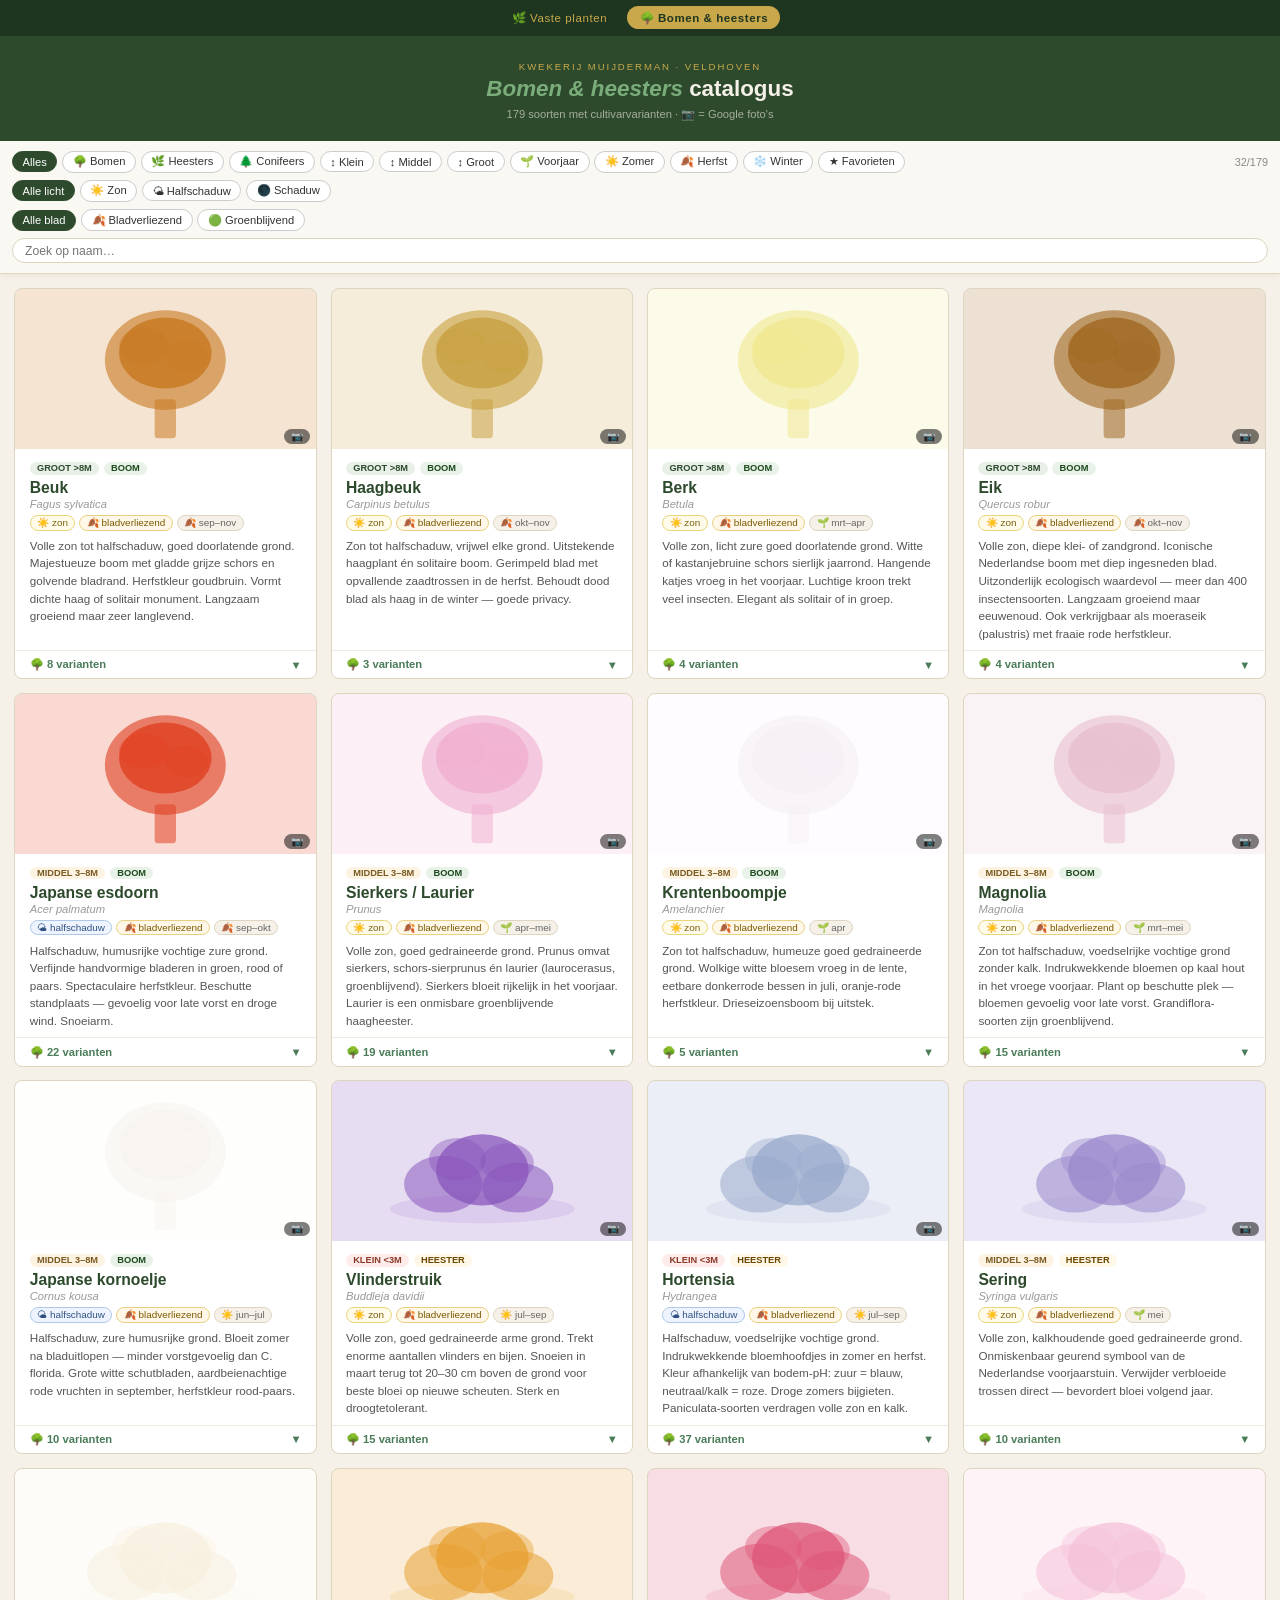
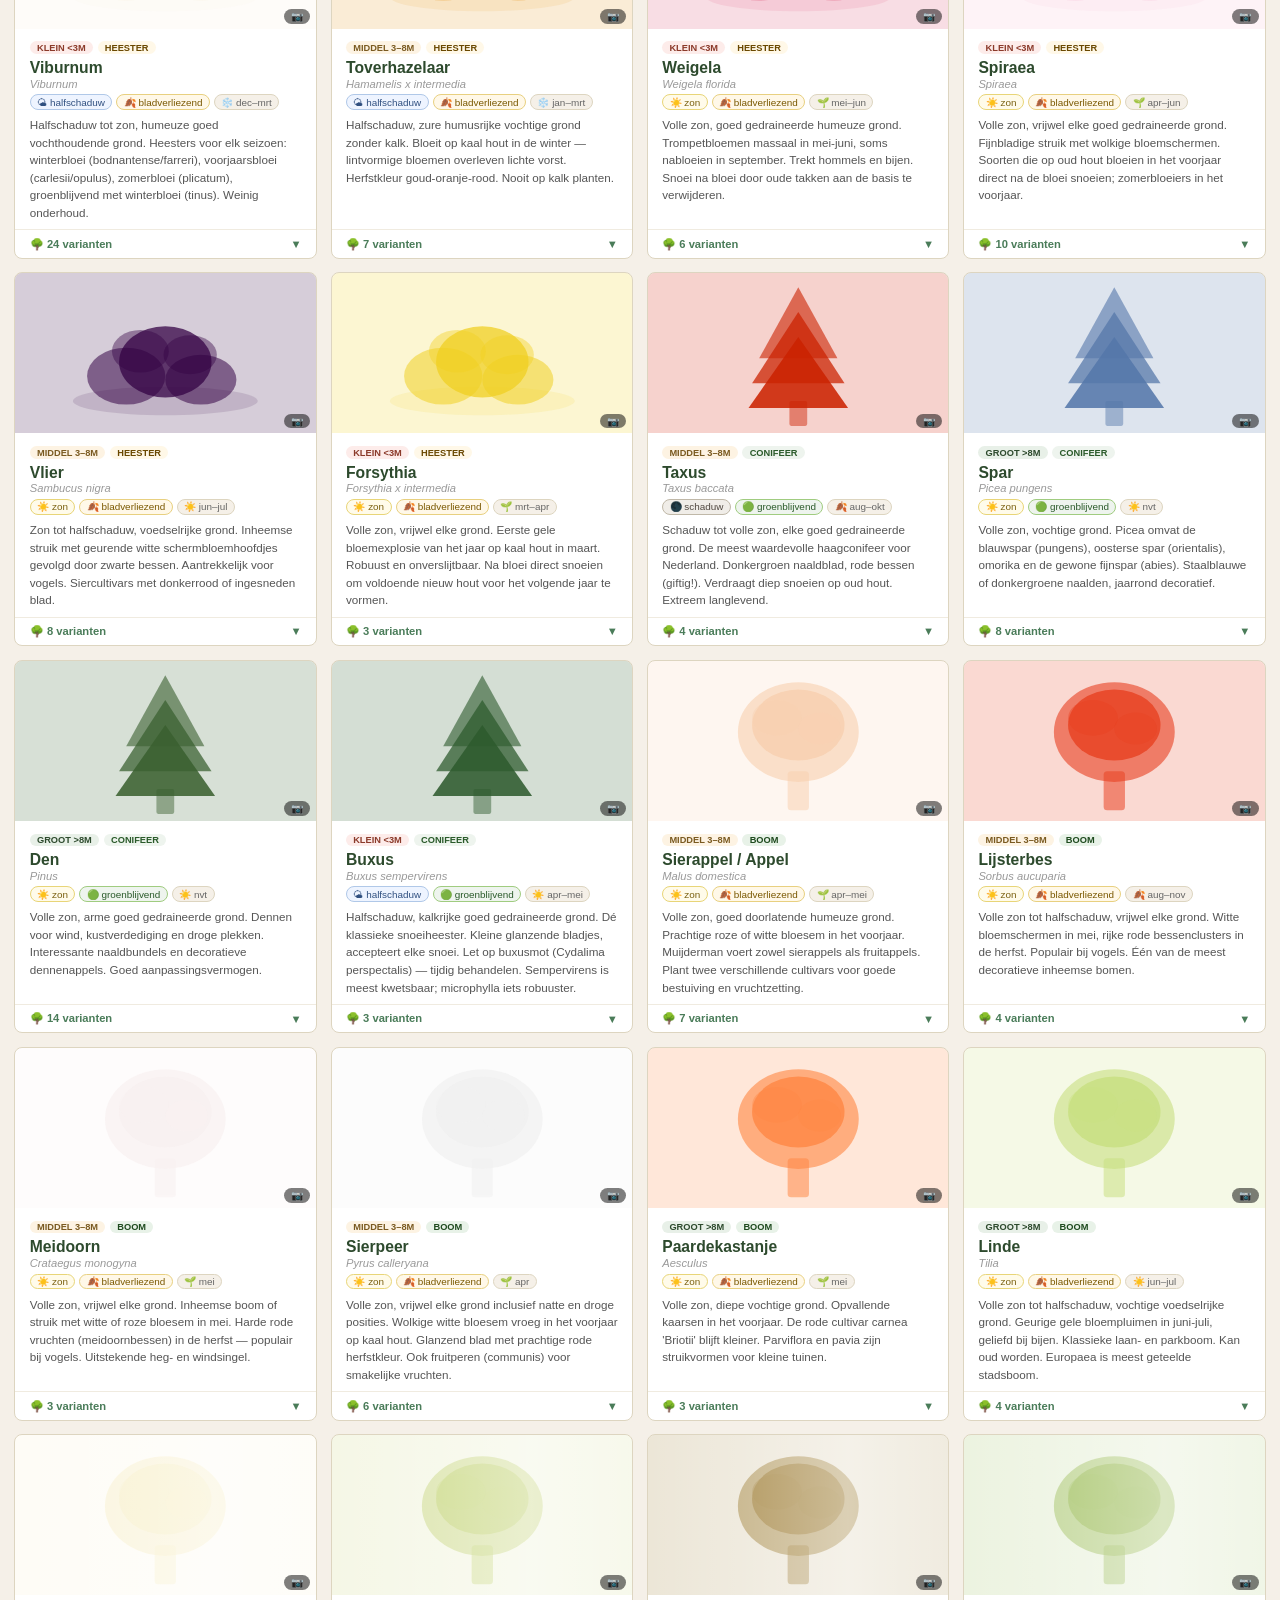
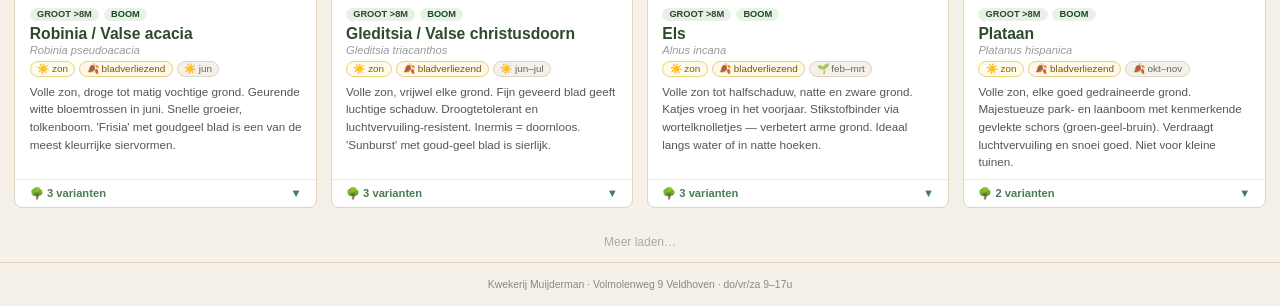
==== bomen-heesters.html @ 18578c26 "Voeg heesters batch BH12 toe: Arbutus · Cistus · Colutea · Distylium · Elsholtzia · Frangula · Myric" ====
<!DOCTYPE html>
<html lang="nl">
<head>
<meta charset="UTF-8">
<meta name="viewport" content="width=device-width, initial-scale=1.0">
<title>Bomen &amp; Heesters – Kwekerij Muijderman</title>
<style>
*, *::before, *::after { box-sizing: border-box; margin: 0; padding: 0; }
body { font-family: sans-serif; background: #f5f0e8; color: #2a2a1e; min-height: 100vh; }

nav { background: #1e3520; display: flex; justify-content: center; gap: 0.5rem; padding: 0.4rem 1rem; }
nav a { color: #c8a84b; font-size: 0.72rem; text-decoration: none; padding: 0.22rem 0.7rem; border-radius: 2rem; border: 1px solid transparent; letter-spacing: 0.05em; }
nav a:hover { border-color: #c8a84b; }
nav a.actief { background: #c8a84b; color: #1e3520; font-weight: bold; }

header { background: #2d4a2d; color: #f5f0e8; padding: 1.25rem 1.5rem; text-align: center; }
header .sub { font-size: 0.6rem; letter-spacing: 0.2em; text-transform: uppercase; color: #c8a84b; margin-bottom: 0.3rem; }
header h1 { font-size: 1.4rem; font-weight: bold; line-height: 1.2; }
header h1 em { color: #7aad7a; font-style: italic; }
header p { font-size: 0.7rem; color: rgba(245,240,232,0.6); margin-top: 0.3rem; }

.toolbar { background: #faf8f3; border-bottom: 1px solid #ddd5c0; padding: 0.6rem 0.75rem; position: sticky; top: 0; z-index: 10; box-shadow: 0 2px 6px rgba(0,0,0,0.05); display: flex; flex-direction: column; gap: 0.45rem; }
.filters { display: flex; flex-wrap: wrap; gap: 0.3rem; align-items: center; }
.filters button { border: 1px solid #ccc; background: white; color: #333; padding: 0.22rem 0.6rem; border-radius: 2rem; font-size: 0.7rem; cursor: pointer; transition: all 0.15s; }
.filters button.active { background: #2d4a2d; border-color: #2d4a2d; color: white; }
.count { margin-left: auto; font-size: 0.68rem; color: #888; white-space: nowrap; }
#search { border: 1px solid #ddd5c0; border-radius: 2rem; padding: 0.28rem 0.75rem; font-size: 0.76rem; outline: none; background: white; width: 100%; }

.grid { padding: 0.9rem; display: grid; grid-template-columns: repeat(auto-fill, minmax(240px, 1fr)); gap: 0.85rem; }

.card { background: white; border-radius: 8px; overflow: hidden; border: 1px solid #ddd5c0; display: flex; flex-direction: column; }
.card-img { position: relative; height: 160px; overflow: hidden; background: #ede9e0; }
.card-img svg { width: 100%; height: 100%; display: block; }
.card-img img { position: absolute; inset: 0; width: 100%; height: 100%; object-fit: cover; display: block; opacity: 0; transition: opacity 0.4s; }
.card-img img.geladen { opacity: 1; }
@keyframes shimmer { from { background-position: -400px 0; } to { background-position: 400px 0; } }
.card-img::after { content: ''; position: absolute; inset: 0; pointer-events: none; background: linear-gradient(90deg, transparent 0%, rgba(255,255,255,0.45) 50%, transparent 100%); background-size: 400px 100%; animation: shimmer 1.4s ease-in-out infinite; }
.card-img.geladen::after { display: none; }
.photo-link { position: absolute; bottom: 5px; right: 6px; background: rgba(0,0,0,0.5); color: white; font-size: 0.62rem; padding: 0.12rem 0.45rem; border-radius: 2rem; text-decoration: none; z-index: 1; }
.card-body { padding: 0.8rem 0.9rem 0; flex: 1; }
.badges { display: flex; gap: 0.3rem; flex-wrap: wrap; margin-bottom: 0.3rem; }
.badge { font-size: 0.58rem; padding: 0.08rem 0.45rem; border-radius: 2rem; text-transform: uppercase; font-weight: 600; }
.badge-klein  { background: #fdecea; color: #8b3a2a; }
.badge-middel { background: #fdf3e3; color: #7a5a20; }
.badge-groot  { background: #e8f0e8; color: #2d4a2d; }
.badge-boom     { background: #e8f2e8; color: #1e4a1e; }
.badge-heester  { background: #fff8e8; color: #6a4800; }
.badge-conifeer { background: #eef4ee; color: #2a5a2a; }
.card-name { font-size: 0.98rem; font-weight: bold; color: #2d4a2d; line-height: 1.2; }
.card-latin { font-style: italic; font-size: 0.7rem; color: #999; margin-bottom: 0.3rem; }
.pills { display: flex; gap: 0.25rem; flex-wrap: wrap; margin-bottom: 0.4rem; }
.pill { font-size: 0.62rem; padding: 0.08rem 0.4rem; border-radius: 2rem; }
.pill-sun        { background: #fffbea; border: 1px solid #e8d578; color: #7a6010; }
.pill-halfschaduw{ background: #eef4ff; border: 1px solid #b0c8e8; color: #305080; }
.pill-schaduw    { background: #f0ede8; border: 1px solid #c0b8a8; color: #504840; }
.pill-bloom      { background: #f5f0e8; border: 1px solid #ddd5c0; color: #666; }
.pill-bladverliezend { background: #fff8e8; border: 1px solid #e8d080; color: #7a5800; }
.pill-groenblijvend  { background: #eef4ee; border: 1px solid #a0cc80; color: #2a5a2a; }
.card-desc { font-size: 0.73rem; color: #555; line-height: 1.5; }
.cultivar-toggle { width: 100%; background: none; border: none; border-top: 1px solid #f0ebe0; margin-top: 0.5rem; padding: 0.45rem 0.9rem; text-align: left; cursor: pointer; font-size: 0.7rem; color: #4a7c59; font-weight: 600; display: flex; justify-content: space-between; align-items: center; }
.cultivars { border-top: 1px solid #f0ebe0; background: #faf8f3; padding: 0.5rem 0.9rem 0.7rem; display: none; }
.cultivars.open { display: block; }
.cultivar { margin-bottom: 0.5rem; padding-bottom: 0.5rem; border-bottom: 1px solid #ede8dc; }
.cultivar:last-child { margin-bottom: 0; padding-bottom: 0; border-bottom: none; }
.cv-header { display: flex; justify-content: space-between; align-items: flex-start; }
.cv-name { font-size: 0.75rem; font-weight: 600; color: #2d4a2d; }
.cv-height { font-size: 0.65rem; color: #888; margin-left: 0.35rem; }
.cv-photo { font-size: 0.65rem; color: #4a7c59; text-decoration: none; white-space: nowrap; margin-left: 0.4rem; }
.cv-color { display: flex; gap: 0.3rem; align-items: center; margin-top: 0.15rem; }
.cv-dot { width: 9px; height: 9px; border-radius: 50%; flex-shrink: 0; border: 1px solid rgba(0,0,0,0.15); }
.cv-kleur { font-size: 0.65rem; color: #777; }
.cv-tip { font-size: 0.68rem; color: #666; margin-top: 0.18rem; line-height: 1.45; }
.cv-fav { background: none; border: none; cursor: pointer; font-size: 0.9rem; color: #ccc; padding: 0 2px; line-height: 1; flex-shrink: 0; transition: color 0.15s; }
.cv-fav.active { color: #f0a500; }
.empty-msg { text-align: center; padding: 3rem 1rem; color: #999; font-size: 0.85rem; }
.loader { height: 40px; display: flex; align-items: center; justify-content: center; font-size: 0.75rem; color: #aaa; }
footer { text-align: center; padding: 1rem; font-size: 0.65rem; color: #888; border-top: 1px solid #ddd5c0; }
</style>
</head>
<body>

<nav>
  <a href="./index.html">🌿 Vaste planten</a>
  <a href="./bomen-heesters.html" class="actief">🌳 Bomen &amp; heesters</a>
</nav>

<header>
  <p class="sub">Kwekerij Muijderman · Veldhoven</p>
  <h1><em>Bomen &amp; heesters</em> catalogus</h1>
  <p id="hdr-count"></p>
</header>

<div class="toolbar">
  <div class="filters" id="filters">
    <button class="active" data-filter="all">Alles</button>
    <button data-filter="boom">🌳 Bomen</button>
    <button data-filter="heester">🌿 Heesters</button>
    <button data-filter="conifeer">🌲 Conifeers</button>
    <button data-filter="klein">↕ Klein</button>
    <button data-filter="middel">↕ Middel</button>
    <button data-filter="groot">↕ Groot</button>
    <button data-filter="voorjaar">🌱 Voorjaar</button>
    <button data-filter="zomer">☀️ Zomer</button>
    <button data-filter="herfst">🍂 Herfst</button>
    <button data-filter="winter">❄️ Winter</button>
    <button data-filter="favorieten">★ Favorieten</button>
    <span class="count" id="count"></span>
  </div>
  <div class="filters" id="filters-licht">
    <button class="active" data-licht="all">Alle licht</button>
    <button data-licht="zon">☀️ Zon</button>
    <button data-licht="halfschaduw">🌤 Halfschaduw</button>
    <button data-licht="schaduw">🌑 Schaduw</button>
  </div>
  <div class="filters" id="filters-blad">
    <button class="active" data-blad="all">Alle blad</button>
    <button data-blad="bladverliezend">🍂 Bladverliezend</button>
    <button data-blad="groenblijvend">🟢 Groenblijvend</button>
  </div>
  <input id="search" type="search" placeholder="Zoek op naam…">
</div>

<div class="grid" id="grid"></div>
<div class="loader" id="loader"></div>
<footer>Kwekerij Muijderman · Volmolenweg 9 Veldhoven · do/vr/za 9–17u</footer>

<script>
// ============================================================
// PLANTENLIJST — bomen, heesters en conifeers
// ============================================================
const PLANTS = [
  { n:"Beuk", l:"Fagus sylvatica", h:"groot", cat:"boom", blad:"bladverliezend", s:"herfst", b:"sep–nov", c:"#c87820", licht:"zon", d:"Volle zon tot halfschaduw, goed doorlatende grond. Majestueuze boom met gladde grijze schors en golvende bladrand. Herfstkleur goudbruin. Vormt dichte haag of solitair monument. Langzaam groeiend maar zeer langlevend.", cv:[{name:"sylvatica",kleur:"goudbruin herfstblad",hoogte:"25m",tip:"De klassieke bosboom, prachtig als solitair"},{name:"'Atropunicea'",kleur:"donkerrood blad",hoogte:"20m",tip:"Rode beuk — indrukwekkend jaarrond"},{name:"'Dawyck'",kleur:"goudbruin herfst",hoogte:"20m",tip:"Zuilvormig — ideaal voor smalle percelen"},{name:"'Dawyck Gold'",kleur:"goudgeel blad",hoogte:"20m",tip:"Gouden zuilvorm — sierlijk in alle seizoenen"},{name:"'Dawyck Purple'",kleur:"donkerpaars blad",hoogte:"20m",tip:"Paarse zuilvorm — combineer met lichtbladige soorten"},{name:"'Pendula'",kleur:"goudbruin herfst",hoogte:"15m",tip:"Treurbeuk — indrukwekkend solitair specimen"},{name:"'Purpurea Pendula'",kleur:"donkerpaars treurend",hoogte:"10m",tip:"Paarse treurbeuk — dramatisch als solitair"},{name:"'Asplenifolia'",kleur:"goudbruin herfst",hoogte:"20m",tip:"Fijnbladig — luchtige transparante kroon"}]},
  { n:"Haagbeuk", l:"Carpinus betulus", h:"groot", cat:"boom", blad:"bladverliezend", s:"herfst", b:"okt–nov", c:"#c8a040", licht:"zon", d:"Zon tot halfschaduw, vrijwel elke grond. Uitstekende haagplant én solitaire boom. Gerimpeld blad met opvallende zaadtrossen in de herfst. Behoudt dood blad als haag in de winter — goede privacy.", cv:[{name:"betulus",kleur:"geelgroen herfst",hoogte:"20m",tip:"Standaard haagbeuk — vrijwel overal"},{name:"'Fastigiata'",kleur:"geelgroen herfst",hoogte:"15m",tip:"Zuilvormig, populair als laanboom"},{name:"'Lucas'",kleur:"geelgroen herfst",hoogte:"12m",tip:"Compact zuilvormig, iets smaller dan 'Fastigiata'"}]},
  { n:"Berk", l:"Betula", h:"groot", cat:"boom", blad:"bladverliezend", s:"voorjaar", b:"mrt–apr", c:"#f0e890", licht:"zon", d:"Volle zon, licht zure goed doorlatende grond. Witte of kastanjebruine schors sierlijk jaarrond. Hangende katjes vroeg in het voorjaar. Luchtige kroon trekt veel insecten. Elegant als solitair of in groep.", cv:[{name:"pendula",kleur:"geel herfst",hoogte:"20m",tip:"Gewone witte berk — snelgroeiend, luchtig"},{name:"utilis 'Doorenbos'",kleur:"geel herfst",hoogte:"15m",tip:"Spierwit schors, beste sierberk"},{name:"utilis jacquemontii",kleur:"geel herfst",hoogte:"15m",tip:"Krijtwittere schors dan 'Doorenbos', elegante uitstraling"},{name:"nigra",kleur:"geelbruin herfst",hoogte:"18m",tip:"Roestbruine schors — voor natte plekken"}]},
  { n:"Eik", l:"Quercus robur", h:"groot", cat:"boom", blad:"bladverliezend", s:"herfst", b:"okt–nov", c:"#a06820", licht:"zon", d:"Volle zon, diepe klei- of zandgrond. Iconische Nederlandse boom met diep ingesneden blad. Uitzonderlijk ecologisch waardevol — meer dan 400 insectensoorten. Langzaam groeiend maar eeuwenoud. Ook verkrijgbaar als moeraseik (palustris) met fraaie rode herfstkleur.", cv:[{name:"robur",kleur:"bruingoud herfst",hoogte:"30m",tip:"Solitaire plaatsboom — voor grote tuinen"},{name:"robur 'Fastigiata'",kleur:"bruingoud herfst",hoogte:"20m",tip:"Zuilvormig — geschikt voor kleinere tuinen"},{name:"palustris 'Green Dwarf'",kleur:"felrood herfst",hoogte:"4m",tip:"Moeraseik compact — fraaie rode herfstkleur"},{name:"dentata 'C.F. Miller'",kleur:"bruingoud herfst",hoogte:"3m",tip:"Japanse keizerseik met groot gelapperd blad"}]},
  { n:"Japanse esdoorn", l:"Acer palmatum", h:"middel", cat:"boom", blad:"bladverliezend", s:"herfst", b:"sep–okt", c:"#e04020", licht:"halfschaduw", d:"Halfschaduw, humusrijke vochtige zure grond. Verfijnde handvormige bladeren in groen, rood of paars. Spectaculaire herfstkleur. Beschutte standplaats — gevoelig voor late vorst en droge wind. Snoeiarm.", cv:[{name:"'Bloodgood'",kleur:"dieppaars blad",hoogte:"5m",tip:"Meest betrouwbare rode cultivar"},{name:"'Atropurpureum'",kleur:"donkerrood blad",hoogte:"5m",tip:"Klassiek donkerrood, betrouwbaar"},{name:"'Sango-kaku'",kleur:"geel herfst + rode twijgen",hoogte:"6m",tip:"Koraalrode jonge twijgen — sierlijk in winter"},{name:"'Dissectum'",kleur:"heldergroen",hoogte:"2m",tip:"Verenkeld groen, fonteinvormige groeiwijze"},{name:"'Dissectum Atropurpureum'",kleur:"donkerrood",hoogte:"2m",tip:"Verenkeld rood, hangende takken"},{name:"'Garnet'",kleur:"donkerrood verenkeld",hoogte:"2m",tip:"Dieper rood dan 'Dissectum Atropurpureum'"},{name:"'Osakazuki'",kleur:"groen → feloranje-rood herfst",hoogte:"5m",tip:"Beste herfstkleur van alle palmatum-cultivars"},{name:"'Orange Dream'",kleur:"oranje-geel jonge blaadjes",hoogte:"3m",tip:"Vroege blaadjes oranjegeel, later groen"},{name:"'Katsura'",kleur:"oranje-geel jonge blaadjes",hoogte:"4m",tip:"Geurige jonge blaadjes, fraaie herfstkleur"},{name:"'Butterfly'",kleur:"groen-wit-roze gevlekt",hoogte:"3m",tip:"Bontbladig — luchtige uitstraling"},{name:"'Shishigashira'",kleur:"donkergroen krullend",hoogte:"3m",tip:"Krullend blad, compacte oprechte groei"},{name:"'Seiryu'",kleur:"groen → geel-oranje herfst",hoogte:"4m",tip:"Oprecht verenkeld — zeldzame groeivorm"},{name:"'Shaina'",kleur:"donkerrood compact",hoogte:"2m",tip:"Compact donkerrood — ideaal voor kleine tuin"},{name:"'Little Princess'",kleur:"groen-rood",hoogte:"1.5m",tip:"Dwergvorm, langzame groei"},{name:"'Arakawa'",kleur:"groen",hoogte:"5m",tip:"Ruwe kurkerige schors — sierwaarde in winter"},{name:"'Bi Hoo'",kleur:"geel-groen",hoogte:"3m",tip:"Heldergele scheuten, rustige groei"},{name:"'Skeeter's Broom'",kleur:"donkerrood compact",hoogte:"3m",tip:"Compacte oprechte rode cultivar"},{name:"'Peve Ollie'",kleur:"donkerrood",hoogte:"2m",tip:"Compact brandend rood, goede herfstkleur"},{name:"'Peve Chameleon'",kleur:"groen-rood kleurend",hoogte:"3m",tip:"Veranderlijk blad — groen in zomer, rood in herfst"},{name:"'Dixie Delight'",kleur:"groen-wit bont",hoogte:"2.5m",tip:"Crème-groen bontblad, beschutte plek"},{name:"'Shirazz'",kleur:"groen met roze vlekken",hoogte:"3m",tip:"Roze-groen bontblad, uniek en opvallend"},{name:"'Starfish'",kleur:"groen",hoogte:"3m",tip:"Stervormig diep ingesneden blad"}]},
  { n:"Sierkers / Laurier", l:"Prunus", h:"middel", cat:"boom", blad:"bladverliezend", s:"voorjaar", b:"apr–mei", c:"#f0b0d0", licht:"zon", d:"Volle zon, goed gedraineerde grond. Prunus omvat sierkers, schors-sierprunus én laurier (laurocerasus, groenblijvend). Sierkers bloeit rijkelijk in het voorjaar. Laurier is een onmisbare groenblijvende haagheester.", cv:[{name:"serr. 'Kanzan'",kleur:"dieproze gevuld",hoogte:"8m",tip:"Klassieke Japanse sierkers, meest geteeld"},{name:"serr. 'Amanogawa'",kleur:"lichtroze",hoogte:"8m",tip:"Smalzuilvormig — ideaal voor beperkte breedte"},{name:"serr. 'Kiku-shidare-zakura'",kleur:"dieproze gevuld treurend",hoogte:"4m",tip:"Treurkers, hangende takken vol bloesem"},{name:"serr. 'Royal Burgundy'",kleur:"dieproze + paars blad",hoogte:"7m",tip:"Bordeauxrood blad — extra sierwaarde"},{name:"serrula",kleur:"wit + rode schors",hoogte:"10m",tip:"Glanzend mahonieschors — sierwaarde jaarrond"},{name:"subhirtella 'Autumnalis'",kleur:"lichtroze",hoogte:"8m",tip:"Bloeit herfst en winter bij zachte perioden"},{name:"subhirtella 'Autumnalis Rosea'",kleur:"roze",hoogte:"8m",tip:"Dieper roze dan de soort, zelfde winterbloei"},{name:"'Accolade'",kleur:"zachtroze",hoogte:"8m",tip:"Half gevulde bloem, robuust en weinig kanker"},{name:"cerasifera 'Nigra'",kleur:"lichtroze + zwart blad",hoogte:"8m",tip:"Zwart-paars blad jaarrond — opvallend contrast"},{name:"incisa 'Kojou-no-mai'",kleur:"wit-roze",hoogte:"2m",tip:"Dwergkers, sierlijk ook in vaasvorm"},{name:"amygd.-pers. 'Spring Glow'",kleur:"roze",hoogte:"5m",tip:"Amandelkers-hybride, grote roze bloemen"},{name:"laur. 'Caucasica'",kleur:"wit",hoogte:"5m",tip:"Meest gebruikte haaglourier, snelle groei",},{name:"laur. 'Otto Luyken'",kleur:"wit",hoogte:"1.2m",tip:"Laagblijvend en bloeirijk, ideaal als grondbedekker"},{name:"laur. 'Novita'",kleur:"wit",hoogte:"4m",tip:"Sterk, glansbladig — betere buxusvervanger"},{name:"laur. 'Gajo'",kleur:"wit",hoogte:"4m",tip:"Compacte opgerichte groei, dichte haag"},{name:"laur. 'Mount Vernon'",kleur:"wit",hoogte:"0.8m",tip:"Laagste laurier, vlak uitgespreid"},{name:"lusitanica 'Angustifolia'",kleur:"wit",hoogte:"6m",tip:"Portugese laurier, smaller blad dan laur."},{name:"lusitanica 'Brenelia'",kleur:"wit",hoogte:"5m",tip:"Compacte Portugese laurier met glanzend blad"},{name:"rufa",kleur:"wit",hoogte:"4m",tip:"Roestkleurige jonge bladeren, sierlijk"}]},
  { n:"Krentenboompje", l:"Amelanchier", h:"middel", cat:"boom", blad:"bladverliezend", s:"voorjaar", b:"apr", c:"#f5f0f5", licht:"zon", d:"Zon tot halfschaduw, humeuze goed gedraineerde grond. Wolkige witte bloesem vroeg in de lente, eetbare donkerrode bessen in juli, oranje-rode herfstkleur. Drieseizoensboom bij uitstek.", cv:[{name:"lamarckii",kleur:"wit bloesem",hoogte:"8m",tip:"Meest geteelde, grote bloemtrossen"},{name:"arborea 'Robin Hill'",kleur:"roze knoppen → wit",hoogte:"7m",tip:"Roze knoppen openen tot wit — extra sierwaarde"},{name:"canadensis",kleur:"wit",hoogte:"6m",tip:"Compacter, ook als meerstammige struik"},{name:"alnifolia 'Obelisk'",kleur:"wit",hoogte:"4m",tip:"Opgerichte smalzuilvorm — ideaal voor smalle stroken"},{name:"canadensis 'October Flame'",kleur:"wit + vuurrode herfst",hoogte:"5m",tip:"Spectaculaire rode herfstkleur"}]},
  { n:"Magnolia", l:"Magnolia", h:"middel", cat:"boom", blad:"bladverliezend", s:"voorjaar", b:"mrt–mei", c:"#e8c0d0", licht:"zon", d:"Zon tot halfschaduw, voedselrijke vochtige grond zonder kalk. Indrukwekkende bloemen op kaal hout in het vroege voorjaar. Plant op beschutte plek — bloemen gevoelig voor late vorst. Grandiflora-soorten zijn groenblijvend.", cv:[{name:"stellata",kleur:"wit",hoogte:"3m",tip:"Stervormige bloemen, vroegst en kleinst"},{name:"stellata 'Royal Star'",kleur:"wit",hoogte:"3m",tip:"Meer bloemblaadjes dan de soort, rijkere bloei"},{name:"x soulangeana",kleur:"roze-wit",hoogte:"6m",tip:"Kelkvormige bloemen, meest robuust"},{name:"'Susan'",kleur:"roodpaars",hoogte:"4m",tip:"Laat bloeiend — minder kans op vorstschade"},{name:"'Black Tulip'",kleur:"donkerpaars-rood",hoogte:"5m",tip:"Donkerste kleur, grote tulpvormige bloemen"},{name:"'Yellow Bird'",kleur:"helder geel",hoogte:"8m",tip:"Frisse gele bloemen, bloeit na bladuitlopen"},{name:"loebneri 'Merrill'",kleur:"wit",hoogte:"8m",tip:"Witte stervormige bloemen, snelle groeier"},{name:"kobus",kleur:"wit",hoogte:"10m",tip:"Japanse magnolia, sterk en bestendig"},{name:"sieboldii",kleur:"wit + rode meeldraden",hoogte:"5m",tip:"Bloeit in juni — zomermagnolia"},{name:"'Aphrodite'",kleur:"roze",hoogte:"5m",tip:"Compacte habitus, rijk bloeiend"},{name:"'Heaven Sent'",kleur:"roze-wit",hoogte:"4m",tip:"Grote bloemen, lang bloeiend"},{name:"'March-Till-Frost'",kleur:"roze",hoogte:"4m",tip:"Herhaalbloei van voorjaar tot herfst"},{name:"grandiflora 'Little Gem'",kleur:"wit",hoogte:"6m",tip:"Groenblijvende magnolia, compacte zuilvorm"},{name:"grandiflora 'Kay Parris'",kleur:"wit",hoogte:"8m",tip:"Groenblijvend, bloeit al jong en lang"},{name:"grandiflora 'Goliath'",kleur:"wit groot",hoogte:"10m",tip:"Groenblijvend, enorme witte bloemen"}]},
  { n:"Japanse kornoelje", l:"Cornus kousa", h:"middel", cat:"boom", blad:"bladverliezend", s:"zomer", b:"jun–jul", c:"#f8f5f0", licht:"halfschaduw", d:"Halfschaduw, zure humusrijke grond. Bloeit zomer na bladuitlopen — minder vorstgevoelig dan C. florida. Grote witte schutbladen, aardbeienachtige rode vruchten in september, herfstkleur rood-paars.", cv:[{name:"kousa",kleur:"wit",hoogte:"7m",tip:"Betrouwbaarst, ook op zwaardere grond"},{name:"chinensis",kleur:"wit",hoogte:"8m",tip:"Grotere bloemen dan de soort"},{name:"'China Girl'",kleur:"zuiverwit",hoogte:"6m",tip:"Extra grote schutbladen, rijke bloei"},{name:"'Satomi'",kleur:"rozerood",hoogte:"5m",tip:"Roze schutbladen, spectaculair"},{name:"'Heart Throb'",kleur:"roze",hoogte:"5m",tip:"Rijke roze bloei, ook als kleinere boom"},{name:"'Milky Way'",kleur:"wit",hoogte:"6m",tip:"Bijzonder rijkbloeiend"},{name:"'Teutonia'",kleur:"wit",hoogte:"7m",tip:"Betrouwbaar bloeiend, ook op minder zure grond"},{name:"'Schmetterling'",kleur:"wit",hoogte:"6m",tip:"Vlindervormige schutbladen"},{name:"'Galilean'",kleur:"wit",hoogte:"5m",tip:"Compact en vroeg bloeiend"},{name:"'Robert's Select'",kleur:"wit",hoogte:"6m",tip:"Grote witte schutbladen, sterke groei"}]},
  { n:"Vlinderstruik", l:"Buddleja davidii", h:"klein", cat:"heester", blad:"bladverliezend", s:"zomer", b:"jul–sep", c:"#8855bb", licht:"zon", d:"Volle zon, goed gedraineerde arme grond. Trekt enorme aantallen vlinders en bijen. Snoeien in maart terug tot 20–30 cm boven de grond voor beste bloei op nieuwe scheuten. Sterk en droogtetolerant.", cv:[{name:"'Black Knight'",kleur:"donkerpaars",hoogte:"2.5m",tip:"Diepste kleur, sterk geurend"},{name:"'Blue Heaven'",kleur:"lichtblauw-paars",hoogte:"2m",tip:"Frisse hemelblauwe trossen, compact"},{name:"'Empire Blue'",kleur:"blauw-paars",hoogte:"2.5m",tip:"Rijkbloeiend met blauwe tint"},{name:"'Ile de France'",kleur:"violet",hoogte:"2.5m",tip:"Lange violette trossen, klassiek"},{name:"'Nanho Blue'",kleur:"lichtpaars",hoogte:"1.5m",tip:"Compactste davidii-cultivar"},{name:"'Nanho Purple'",kleur:"paars",hoogte:"1.5m",tip:"Compact en paars, kleine tuin"},{name:"'Pink Delight'",kleur:"roze",hoogte:"2m",tip:"Lange bloemtrossen, lichtroze"},{name:"'Pink Micro Chip'",kleur:"roze",hoogte:"0.8m",tip:"Miniatuur vlinderstruik voor pot of border"},{name:"'Royal Red'",kleur:"rood-paars",hoogte:"2.5m",tip:"Roodste kleur bij davidii-soorten"},{name:"'Silver Anniversary'",kleur:"wit + zilver blad",hoogte:"1.5m",tip:"Witbonte bladeren, wit bloemtros"},{name:"'White Profusion'",kleur:"wit",hoogte:"2m",tip:"Helderwit, trekt ook dagpauwoog"},{name:"'White Chip'",kleur:"wit",hoogte:"0.8m",tip:"Miniatuur witte vlinderstruik"},{name:"'Border Beauty'",kleur:"roze-paars",hoogte:"1.5m",tip:"Compact, lang bloeiend"},{name:"alternifolia",kleur:"lila",hoogte:"4m",tip:"Andere bloeivorm: trossen langs de twijg ipv top"},{name:"alternifolia 'Unique'",kleur:"lila",hoogte:"4m",tip:"Zilveren blad, trossen langs stam — bijzonder"}]},
  { n:"Hortensia", l:"Hydrangea", h:"klein", cat:"heester", blad:"bladverliezend", s:"zomer", b:"jul–sep", c:"#99aacc", licht:"halfschaduw", d:"Halfschaduw, voedselrijke vochtige grond. Indrukwekkende bloemhoofdjes in zomer en herfst. Kleur afhankelijk van bodem-pH: zuur = blauw, neutraal/kalk = roze. Droge zomers bijgieten. Paniculata-soorten verdragen volle zon en kalk.", cv:[{name:"arb. 'Annabelle'",kleur:"wit",hoogte:"1.5m",tip:"Enorme bollen, ook in schaduw"},{name:"arb. 'Strong Annabelle'",kleur:"wit",hoogte:"1.2m",tip:"Stevigere stelen dan 'Annabelle' — bloemen rechter"},{name:"arb. 'Pink Annabelle'",kleur:"lichtroze",hoogte:"1.2m",tip:"Roze variant van 'Annabelle'"},{name:"arb. 'Ruby Annabelle'",kleur:"donkerrood",hoogte:"1.2m",tip:"Diep rode bloemen, stevige stelen"},{name:"macr. 'Blaumeise'",kleur:"blauw of roze",hoogte:"1.5m",tip:"Klassiek wit met blauwe tint op zure grond"},{name:"macr. 'Bouquet Rose'",kleur:"roze of lila",hoogte:"1.5m",tip:"Klassieke veelgebakken cultivar"},{name:"macr. 'Hamburg'",kleur:"roze of blauw",hoogte:"2m",tip:"Grote blauwroze bloemen, stevig"},{name:"macr. 'Libelle'",kleur:"wit",hoogte:"1.2m",tip:"Lacecap wit, sierlijk en transparant"},{name:"macr. 'Mme E. Mouillere'",kleur:"wit",hoogte:"1.5m",tip:"Klassieke witte boerenhortensia"},{name:"macr. 'Nikko Blue'",kleur:"blauw",hoogte:"1.5m",tip:"Rijkblauw op zure grond"},{name:"macr. 'Ayesha'",kleur:"lila-roze",hoogte:"1.5m",tip:"Komvormige bloemblaadjes — uniek"},{name:"macr. 'Leuchtfeuer'",kleur:"rood",hoogte:"1.2m",tip:"Felrood op neutrale grond"},{name:"macr. 'Merveille Sanguine'",kleur:"donkerrood",hoogte:"1m",tip:"Diepste rood bij macrophylla"},{name:"macr. 'Little Blue'",kleur:"blauw",hoogte:"0.6m",tip:"Compact dwerghortensia"},{name:"macr. 'Little Pink'",kleur:"roze",hoogte:"0.6m",tip:"Compact dwerghortensia roze"},{name:"macr. 'Tovelit'",kleur:"roze of blauw",hoogte:"1m",tip:"Compact en trouw bloeiend"},{name:"Endless Summer blauw",kleur:"blauw of roze",hoogte:"1.2m",tip:"Bloeit op oud én nieuw hout — meest betrouwbaar"},{name:"Endless Summer wit",kleur:"wit",hoogte:"1.2m",tip:"Witte rebloomer — bloeit de hele zomer"},{name:"Forever & Ever 'Blue'",kleur:"blauw of roze",hoogte:"0.8m",tip:"Compact rebloomer"},{name:"Forever & Ever 'Red'",kleur:"rood",hoogte:"0.8m",tip:"Compact rood rebloomer"},{name:"Magical Ruby Tuesday",kleur:"rood",hoogte:"1m",tip:"Felrood lacecap, compact"},{name:"pan. 'Bobo'",kleur:"wit → roze",hoogte:"0.8m",tip:"Kleinste pluimhortensia, ideaal voor pot"},{name:"pan. 'Limelight'",kleur:"limoengroen → wit → roze",hoogte:"2m",tip:"Kalkbestendig, beste pluimhortensia"},{name:"pan. 'Little Lime'",kleur:"limoengroen → wit",hoogte:"1m",tip:"Compact 'Limelight'"},{name:"pan. 'Grandiflora'",kleur:"wit → roze",hoogte:"3m",tip:"Klassieke pluimhortensia, grote trossen"},{name:"pan. 'Pinky Winky'",kleur:"wit → roze tweekleurig",hoogte:"2m",tip:"Tweekleurig tros — wit boven, roze onder"},{name:"pan. 'Phantom'",kleur:"wit → roze",hoogte:"2.5m",tip:"Grootste trossen bij paniculata"},{name:"pan. 'Kyushu'",kleur:"wit",hoogte:"2m",tip:"Lacecap pluim, luchtige transparante bloei"},{name:"pan. 'Vanille Fraise'",kleur:"wit → aardbeirood",hoogte:"1.5m",tip:"Opvallende kleurovergang wit naar rood"},{name:"pan. 'Wim's Red'",kleur:"wit → diep rood",hoogte:"1.5m",tip:"Diepste rood bij paniculata"},{name:"pan. 'Diamant Rouge'",kleur:"wit → rood",hoogte:"1.5m",tip:"Vroeg rood verkleurend"},{name:"querc. quercifolia",kleur:"wit",hoogte:"2m",tip:"Eikenbladvorm, schors en herfstkleur sieren winter"},{name:"querc. 'Snowflake'",kleur:"wit gevuld",hoogte:"2m",tip:"Gevulde bloemen, lange bloeiseizoen"},{name:"querc. 'Harmony'",kleur:"wit",hoogte:"2m",tip:"Extra grote trossen, spectaculair"},{name:"querc. 'Ruby Slippers'",kleur:"wit → roze-rood",hoogte:"1.2m",tip:"Compact, prachtige herfstkleur"},{name:"serrata 'Bluebird'",kleur:"lichtblauw of roze",hoogte:"1.2m",tip:"Fijnbladig lacecap, elegant"},{name:"serrata 'Preziosa'",kleur:"roze → paars-rood",hoogte:"1.2m",tip:"Verandert van roze naar bordeaux"}]},
  { n:"Sering", l:"Syringa vulgaris", h:"middel", cat:"heester", blad:"bladverliezend", s:"voorjaar", b:"mei", c:"#9988cc", licht:"zon", d:"Volle zon, kalkhoudende goed gedraineerde grond. Onmiskenbaar geurend symbool van de Nederlandse voorjaarstuin. Verwijder verbloeide trossen direct — bevordert bloei volgend jaar.", cv:[{name:"vulg. 'Madame Lemoine'",kleur:"wit gevuld",hoogte:"4m",tip:"Klassieke dubbele witte sering"},{name:"vulg. 'Charles Joly'",kleur:"donkerpaars gevuld",hoogte:"4m",tip:"Rijkst geurende donkere cultivar"},{name:"vulg. 'Michel Buchner'",kleur:"lila gevuld",hoogte:"3.5m",tip:"Compact, lang bloeiend"},{name:"vulg. 'Katherine Havemeyer'",kleur:"lila gevuld",hoogte:"4m",tip:"Grote trossen, sterk geurend"},{name:"vulg. 'Sensation'",kleur:"paars witte rand",hoogte:"4m",tip:"Unieke tweekleurige bloemblaadjes"},{name:"vulg. 'And. an Ludwig Sp.'",kleur:"lila enkelvoudig",hoogte:"4m",tip:"Vroeg bloeiend, sterke groeier"},{name:"meyeri 'Palibin'",kleur:"lila",hoogte:"1.5m",tip:"Dwergvorm — geschikt voor kleine tuin"},{name:"microphylla 'Superba'",kleur:"roze",hoogte:"2m",tip:"Fijnbladig, bloeit ook na en vóór de gewone sering"},{name:"josikaea",kleur:"lila",hoogte:"3m",tip:"Hongaarse sering — later bloeiend dan vulgaris"},{name:"pekinensis 'China Snow'",kleur:"wit",hoogte:"5m",tip:"Witte trossen, mooi als kleine boom"}]},
  { n:"Viburnum", l:"Viburnum", h:"klein", cat:"heester", blad:"bladverliezend", s:"winter", b:"dec–mrt", c:"#f8f0e0", licht:"halfschaduw", d:"Halfschaduw tot zon, humeuze goed vochthoudende grond. Heesters voor elk seizoen: winterbloei (bodnantense/farreri), voorjaarsbloei (carlesii/opulus), zomerbloei (plicatum), groenblijvend met winterbloei (tinus). Weinig onderhoud.", cv:[{name:"bodn. 'Dawn'",kleur:"roze-wit geurend",hoogte:"3m",tip:"Bloeit nov–feb op kaal hout — ongekend"},{name:"bodn. 'Charles Lamont'",kleur:"dieper roze",hoogte:"3m",tip:"Iets donkerder dan 'Dawn', zelfde winterbloei"},{name:"farreri",kleur:"wit-roze geurend",hoogte:"3m",tip:"Geurende winterbloei, bladverliezend"},{name:"farreri 'Candidissimum'",kleur:"wit",hoogte:"3m",tip:"Witte vorm van farreri"},{name:"farreri 'December Dwarf'",kleur:"roze",hoogte:"1.5m",tip:"Compact dwergvorm, vroeg bloeiend"},{name:"carlesii",kleur:"wit-roze geurend",hoogte:"1.5m",tip:"Meest geurende viburnum"},{name:"carlesii 'Aurora'",kleur:"roze knoppen → wit",hoogte:"1.5m",tip:"Rode knoppen openen roze, sterk geurend"},{name:"carlcephalum",kleur:"wit-roze",hoogte:"2.5m",tip:"Grote bolronde trossen, sterk geurend"},{name:"burkwoodii",kleur:"wit geurend",hoogte:"2.5m",tip:"Semi-groenblijvend, voorjaarsbloeier"},{name:"opulus 'Roseum'",kleur:"wit bolvormig",hoogte:"4m",tip:"Sneeuwbal — klassieke voorjaarsbloei"},{name:"opulus 'Compactum'",kleur:"wit + rode bessen",hoogte:"1.5m",tip:"Compact met mooie rode bessen in herfst"},{name:"plicatum 'Mariesii'",kleur:"wit",hoogte:"3m",tip:"Horizontale takarchitectuur, spectaculair"},{name:"plicatum 'Cascade'",kleur:"wit",hoogte:"3m",tip:"Waterval van witte bloemen langs overhangende takken"},{name:"plicatum 'Watanabe'",kleur:"wit",hoogte:"2m",tip:"Herhaalbloei — bloeit de hele zomer"},{name:"plicatum 'Kilimandjaro'",kleur:"wit",hoogte:"3m",tip:"Opgerichte groei, witte bloemen"},{name:"sargentii 'Onondaga'",kleur:"wit + roodpaars blad",hoogte:"3m",tip:"Donkerpaars blad met witte bloemen — sterk contrast"},{name:"tinus 'Eve Price'",kleur:"rozerood knoppen → wit",hoogte:"2.5m",tip:"Wintergroen, bloeit winter–voorjaar"},{name:"tinus 'Gwenllian'",kleur:"roze knoppen → wit",hoogte:"2m",tip:"Compact, rijkbloeiend, meer roze dan 'Eve Price'"},{name:"tinus 'Spirit'",kleur:"wit",hoogte:"2m",tip:"Opgericht groeiend, compact"},{name:"davidii",kleur:"wit + blauwe bessen",hoogte:"1.2m",tip:"Groenblijvend laag, decoratieve blauwe bessen"},{name:"rhytidophyllum",kleur:"wit",hoogte:"4m",tip:"Groenblijvend met gerimpeld blad, robuust"},{name:"dentatum 'Blue Muffin'",kleur:"wit + blauwe bessen",hoogte:"1.5m",tip:"Compact met mooie blauwe bessen"},{name:"'Eskimo'",kleur:"wit",hoogte:"1.5m",tip:"Semi-groenblijvend, compacte bolvorm"},{name:"'Pragense'",kleur:"wit",hoogte:"3m",tip:"Groenblijvend, bloeit vroeg"}]},
  { n:"Toverhazelaar", l:"Hamamelis x intermedia", h:"middel", cat:"heester", blad:"bladverliezend", s:"winter", b:"jan–mrt", c:"#e8a030", licht:"halfschaduw", d:"Halfschaduw, zure humusrijke vochtige grond zonder kalk. Bloeit op kaal hout in de winter — lintvormige bloemen overleven lichte vorst. Herfstkleur goud-oranje-rood. Nooit op kalk planten.", cv:[{name:"'Jelena'",kleur:"oranje-koperbruin",hoogte:"4m",tip:"Breedste kleurenpalet, ook prachtige herfst"},{name:"'Pallida'",kleur:"zwavelgeel geurend",hoogte:"4m",tip:"Sterkst geurend, meest populair"},{name:"'Diane'",kleur:"diepkoper-rood",hoogte:"3.5m",tip:"Rode tinten, ook mooie herfstkleur"},{name:"'Arnold Promise'",kleur:"goud-geel",hoogte:"4m",tip:"Rijkst bloeiend geel, betrouwbare cultivar"},{name:"'Aphrodite'",kleur:"oranje-geel",hoogte:"4m",tip:"Grote bloemen, fraaie herfstkleur"},{name:"'Feuerzauber'",kleur:"oranje-rood",hoogte:"4m",tip:"Vuurkleur, vurige herfstkleur"},{name:"'Westerstede'",kleur:"lichtgeel",hoogte:"4m",tip:"Iets lichter dan 'Pallida', ruime bloei"}]},
  { n:"Weigela", l:"Weigela florida", h:"klein", cat:"heester", blad:"bladverliezend", s:"voorjaar", b:"mei–jun", c:"#dd5577", licht:"zon", d:"Volle zon, goed gedraineerde humeuze grond. Trompetbloemen massaal in mei-juni, soms nabloeien in september. Trekt hommels en bijen. Snoei na bloei door oude takken aan de basis te verwijderen.", cv:[{name:"'Bristol Ruby'",kleur:"robijnrood",hoogte:"2m",tip:"Meest geteelde, robuust en betrouwbaar"},{name:"'Briant Rubidor'",kleur:"rood + geel blad",hoogte:"1.5m",tip:"Geel blad — sterk contrast"},{name:"florida 'Nana Purpurea'",kleur:"roze-rood + paars blad",hoogte:"1.2m",tip:"Compact paarsblad met roze bloem"},{name:"florida 'Variegata'",kleur:"roze + bont blad",hoogte:"1.5m",tip:"Groen-wit-creme bontblad, pastelroze bloem"},{name:"middendorffiana",kleur:"geel",hoogte:"1.5m",tip:"Zeldzame gele weigela — aandachtstrekker"},{name:"'Rosea'",kleur:"roze",hoogte:"2m",tip:"Klassiek roze, overvloedige bloei"}]},
  { n:"Spiraea", l:"Spiraea", h:"klein", cat:"heester", blad:"bladverliezend", s:"voorjaar", b:"apr–jun", c:"#f5c0d8", licht:"zon", d:"Volle zon, vrijwel elke goed gedraineerde grond. Fijnbladige struik met wolkige bloemschermen. Soorten die op oud hout bloeien in het voorjaar direct na de bloei snoeien; zomerbloeiers in het voorjaar.", cv:[{name:"nipponica 'Snowmound'",kleur:"wit",hoogte:"1.5m",tip:"Massale witte bloei in mei, fonteinsgewijs"},{name:"cinerea 'Grefsheim'",kleur:"wit",hoogte:"2m",tip:"Fonteinsgewijs, vroegste witte spiraea"},{name:"arguta",kleur:"wit",hoogte:"2m",tip:"Bruidssluier — overhangende witte bloemtakken"},{name:"x vanhouttei",kleur:"wit",hoogte:"2m",tip:"Klassieke bruidsspiraea, overhangende takken"},{name:"japonica 'Little Princess'",kleur:"roze",hoogte:"0.8m",tip:"Compactste rozerode — ideaal voor rand"},{name:"japonica 'Goldflame'",kleur:"roze + goudgeel blad",hoogte:"1m",tip:"Jonge blaadjes vuurrood — opvallend"},{name:"japonica 'Golden Princess'",kleur:"roze + goudgeel blad",hoogte:"0.8m",tip:"Compact goudblad met roze bloem"},{name:"japonica 'Albiflora'",kleur:"wit",hoogte:"0.8m",tip:"Witte Japanse spiraea, compact"},{name:"betulifolia 'Thor'",kleur:"wit + oranje herfstblad",hoogte:"0.8m",tip:"Bijzondere herfstkleur oranje-rood"},{name:"bumalda 'Anthony Waterer'",kleur:"karmijnrood",hoogte:"1m",tip:"Klassieke rode spiraea, lange bloeiseizoen"}]},
  { n:"Vlier", l:"Sambucus nigra", h:"middel", cat:"heester", blad:"bladverliezend", s:"zomer", b:"jun–jul", c:"#330044", licht:"zon", d:"Zon tot halfschaduw, voedselrijke grond. Inheemse struik met geurende witte schermbloemhoofdjes gevolgd door zwarte bessen. Aantrekkelijk voor vogels. Siercultivars met donkerrood of ingesneden blad.", cv:[{name:"nigra",kleur:"wit",hoogte:"6m",tip:"Wilde vorm — snelst, meeste bessen voor vogels"},{name:"'Black Beauty'",kleur:"zwart-rood blad + roze bloemen",hoogte:"3m",tip:"Diepste blad met roze bloemen — sterk contrast"},{name:"'Black Lace'",kleur:"zwart ingesneden blad + roze",hoogte:"3m",tip:"Kantachtig effect door diep ingesneden blad"},{name:"'Black Tower'",kleur:"donkerrood blad + roze",hoogte:"3m",tip:"Smalzuilvormig — ideaal voor smalle stroken"},{name:"'Golden Tower'",kleur:"goudgeel blad + wit",hoogte:"3m",tip:"Gele zuilvorm van vlier"},{name:"nigra 'Haschberg'",kleur:"wit + zwarte bessen",hoogte:"4m",tip:"Bessenrijk, ook geschikt als vruchtboom"},{name:"racemosa",kleur:"geel-wit",hoogte:"4m",tip:"Rode bessen — hoger ornamenteel effect"},{name:"racemosa 'Sutherland Gold'",kleur:"geel-wit + goudgeel blad",hoogte:"3m",tip:"Goudgeel blad, eetbare rode bessen"}]},
  { n:"Forsythia", l:"Forsythia x intermedia", h:"klein", cat:"heester", blad:"bladverliezend", s:"voorjaar", b:"mrt–apr", c:"#f0d020", licht:"zon", d:"Volle zon, vrijwel elke grond. Eerste gele bloemexplosie van het jaar op kaal hout in maart. Robuust en onverslijtbaar. Na bloei direct snoeien om voldoende nieuw hout voor het volgende jaar te vormen.", cv:[{name:"'Lynwood Variety'",kleur:"goud-geel",hoogte:"2.5m",tip:"Rijkst bloeiend, goed vertakkend"},{name:"'Week-End'",kleur:"diepgeel",hoogte:"1.5m",tip:"Compact, geschikt voor kleine tuin"},{name:"interm. 'Spectabilis'",kleur:"diepgeel",hoogte:"2.5m",tip:"Klassieke grote forsythia, uitbundig bloeiend"}]},
  { n:"Taxus", l:"Taxus baccata", h:"middel", cat:"conifeer", blad:"groenblijvend", s:"herfst", b:"aug–okt", c:"#cc2200", licht:"schaduw", d:"Schaduw tot volle zon, elke goed gedraineerde grond. De meest waardevolle haagconifeer voor Nederland. Donkergroen naaldblad, rode bessen (giftig!). Verdraagt diep snoeien op oud hout. Extreem langlevend.", cv:[{name:"baccata",kleur:"rode bessen",hoogte:"15m",tip:"Solitair kan monumentaal worden"},{name:"baccata 'Fastigiata Robusta'",kleur:"donkergroen",hoogte:"8m",tip:"Zuilvorm, populaire haagbasis"},{name:"baccata 'Fastigiata Aurea'",kleur:"goudgeel",hoogte:"6m",tip:"Goudgele zuilvorm — vrolijk accentpunt"},{name:"baccata 'Repandens'",kleur:"donkergroen",hoogte:"0.6m",tip:"Breed kruipend — ideaal als bodembedekker"}]},
  { n:"Spar", l:"Picea pungens", h:"groot", cat:"conifeer", blad:"groenblijvend", s:"zomer", b:"nvt", c:"#5577aa", licht:"zon", d:"Volle zon, vochtige grond. Picea omvat de blauwspar (pungens), oosterse spar (orientalis), omorika en de gewone fijnspar (abies). Staalblauwe of donkergroene naalden, jaarrond decoratief.", cv:[{name:"pungens 'Glauca'",kleur:"staalblauw",hoogte:"15m",tip:"Blauwspar — sterkste sierwaarde"},{name:"pungens 'Hoopsii'",kleur:"zilverblauw",hoogte:"12m",tip:"Zilverachtig blauw, statig en compact"},{name:"pungens 'Glauca Globosa'",kleur:"staalblauw",hoogte:"1.5m",tip:"Bolvormige blauwspar — ideaal in kleine tuin"},{name:"glauca 'Conica'",kleur:"heldergroen",hoogte:"2m",tip:"Kegelvorm, ideaal voor kleine tuin"},{name:"glauca 'Echiniformis'",kleur:"blauwgroen",hoogte:"0.5m",tip:"Langzaam groeiende bolspar, rotstuin"},{name:"orientalis 'Aureospicata'",kleur:"goudgeel jonge scheuten",hoogte:"10m",tip:"Gele scheuten in voorjaar — bijzonder"},{name:"omorika",kleur:"donkergroen + zilverachtig",hoogte:"20m",tip:"Servische spar — slanke zuilvorm, beste spar voor kleine ruimte"},{name:"abies 'Little Gem'",kleur:"helder groen",hoogte:"0.5m",tip:"Miniatuur fijnspar, bolvorm, rotstuin"}]},
  { n:"Den", l:"Pinus", h:"groot", cat:"conifeer", blad:"groenblijvend", s:"zomer", b:"nvt", c:"#3a6030", licht:"zon", d:"Volle zon, arme goed gedraineerde grond. Dennen voor wind, kustverdediging en droge plekken. Interessante naaldbundels en decoratieve dennenappels. Goed aanpassingsvermogen.", cv:[{name:"sylvestris",kleur:"blauwgroen",hoogte:"25m",tip:"Grove den — droge zandgrond, meest inheems"},{name:"nigra nigra",kleur:"donkergroen",hoogte:"20m",tip:"Zwarte den — kustbestendiger dan sylvestris"},{name:"nigra 'Green Tower'",kleur:"donkergroen",hoogte:"6m",tip:"Zuilvormige zwarte den — smal en imposant"},{name:"mugo mughus",kleur:"donkergroen",hoogte:"1m",tip:"Kruipende bergden — ideaal voor lage beplanting"},{name:"mugo 'Mops'",kleur:"donkergroen",hoogte:"1.5m",tip:"Bolvormige bergden — rotstuin"},{name:"mugo 'Carsten'",kleur:"donkergroen → goudgeel winter",hoogte:"0.8m",tip:"Wintergoud — naalden worden geel in de kou"},{name:"mugo 'Ophir'",kleur:"goudgeel",hoogte:"1m",tip:"Gele naalden jaarrond, compact"},{name:"mugo 'Varella'",kleur:"donkergroen",hoogte:"1m",tip:"Breed uitlopend, lage beplanting"},{name:"parviflora 'Tempelhof'",kleur:"blauwgroen",hoogte:"3m",tip:"Japanse witte den, zachte blauwgroene naalden"},{name:"strobus 'Blue Shag'",kleur:"zilverblauw",hoogte:"1m",tip:"Compact blauwgroene naalden, breed bolvormig"},{name:"strobus 'Radiata'",kleur:"lichtgroen",hoogte:"2m",tip:"Dwergvorm zachte naald, sfeervolle textuur"},{name:"pumila 'Glauca'",kleur:"staalblauw",hoogte:"1m",tip:"Dwerg-siberische den, bolvorm"},{name:"densiflora 'Alice Verkade'",kleur:"heldergroen",hoogte:"1.5m",tip:"Japanse rode den, bolvorm"},{name:"thunbergii 'Thunderhead'",kleur:"donkergroen + wit kaarsen",hoogte:"2m",tip:"Witte kaarsen als sierwaarde in het voorjaar"}]},
  { n:"Buxus", l:"Buxus sempervirens", h:"klein", cat:"conifeer", blad:"groenblijvend", s:"zomer", b:"apr–mei", c:"#2d5a2d", licht:"halfschaduw", d:"Halfschaduw, kalkrijke goed gedraineerde grond. Dé klassieke snoeiheester. Kleine glanzende bladjes, accepteert elke snoei. Let op buxusmot (Cydalima perspectalis) — tijdig behandelen. Sempervirens is meest kwetsbaar; microphylla iets robuuster.", cv:[{name:"sempervirens",kleur:"geel bloem (onopvallend)",hoogte:"5m",tip:"Ongesnoeid boom, gesnoeid perfecte bol of haag"},{name:"sempervirens 'Suffruticosa'",kleur:"donkergroen",hoogte:"1m",tip:"Compactste cultivar voor lage randen"},{name:"microphylla 'Faulkner'",kleur:"lichtgroen",hoogte:"1.5m",tip:"Robuuster tegen buxusmot dan sempervirens"}]},
  // BH-1: Populaire sierbomen
  { n:"Sierappel / Appel", l:"Malus domestica", h:"middel", cat:"boom", blad:"bladverliezend", s:"voorjaar", b:"apr–mei", c:"#f8d0b0", licht:"zon", d:"Volle zon, goed doorlatende humeuze grond. Prachtige roze of witte bloesem in het voorjaar. Muijderman voert zowel sierappels als fruitappels. Plant twee verschillende cultivars voor goede bestuiving en vruchtzetting.", cv:[{name:"'Elstar'",kleur:"roze-wit bloesem + geel-rood fruit",hoogte:"4m",tip:"Meest geteelde fruitappel, goed van smaak"},{name:"'Cox Orange Pippin'",kleur:"roze-wit bloesem + oranje fruit",hoogte:"4m",tip:"Klassieke smaakappel, vraagt goede zorg"},{name:"'James Grieve'",kleur:"wit-roze + geel-rood",hoogte:"4m",tip:"Vroeg oogstbare zomerappel"},{name:"'Jonagold'",kleur:"wit-roze + geel-rood",hoogte:"4m",tip:"Triploid — heeft twee bestuivers nodig"},{name:"'Gold Sensation'",kleur:"wit bloesem + goud fruit",hoogte:"4m",tip:"Modern goudgeel vruchtvlees, smaakvol"},{name:"'Notarisappel'",kleur:"wit bloesem + rood fruit",hoogte:"4m",tip:"Traditionele Nederlandse streekappel"},{name:"d. 'Collina'",kleur:"lichtroze bloesem",hoogte:"5m",tip:"Zuilvormige appel — smal en produktief"}]},
  { n:"Lijsterbes", l:"Sorbus aucuparia", h:"middel", cat:"boom", blad:"bladverliezend", s:"herfst", b:"aug–nov", c:"#e84020", licht:"zon", d:"Volle zon tot halfschaduw, vrijwel elke grond. Witte bloemschermen in mei, rijke rode bessenclusters in de herfst. Populair bij vogels. Één van de meest decoratieve inheemse bomen.", cv:[{name:"aucuparia",kleur:"rood bessen",hoogte:"15m",tip:"Wilde vorm — sterk, inheems, vogelvriendelijk"},{name:"'Grananatnaja'",kleur:"oranje-rode bessen",hoogte:"6m",tip:"Grote bessen, compact en sterk"},{name:"cashmiriana",kleur:"witte bessen",hoogte:"6m",tip:"Unieke witte bessen — zeldzaam en elegant"},{name:"arnoldiana 'Dodong'",kleur:"oranje bessen",hoogte:"8m",tip:"Sierlijkste vorm, fraaie herfstkleur"}]},
  { n:"Meidoorn", l:"Crataegus monogyna", h:"middel", cat:"boom", blad:"bladverliezend", s:"voorjaar", b:"mei", c:"#f8f0f0", licht:"zon", d:"Volle zon, vrijwel elke grond. Inheemse boom of struik met witte of roze bloesem in mei. Harde rode vruchten (meidoornbessen) in de herfst — populair bij vogels. Uitstekende heg- en windsingel.", cv:[{name:"monogyna",kleur:"wit",hoogte:"8m",tip:"Inheemse eenstijlige meidoorn — hekvast en vogelrijk"},{name:"laevigata",kleur:"wit",hoogte:"7m",tip:"Tweestijlige meidoorn, meer bessen"},{name:"laev. 'Paul's Scarlet'",kleur:"diepbloeirood gevuld",hoogte:"7m",tip:"Gevuld felrood — spectaculairste meidoorn"}]},
  { n:"Sierpeer", l:"Pyrus calleryana", h:"middel", cat:"boom", blad:"bladverliezend", s:"voorjaar", b:"apr", c:"#f0f0f0", licht:"zon", d:"Volle zon, vrijwel elke grond inclusief natte en droge posities. Wolkige witte bloesem vroeg in het voorjaar op kaal hout. Glanzend blad met prachtige rode herfstkleur. Ook fruitperen (communis) voor smakelijke vruchten.", cv:[{name:"calleryana 'Chanticleer'",kleur:"wit",hoogte:"10m",tip:"Smalzuilvormige sierpeer, best voor straat/tuin"},{name:"comm. 'Conference'",kleur:"wit bloesem + groen fruit",hoogte:"5m",tip:"Zelfbestuivend, betrouwbare fruitpeer"},{name:"comm. 'Doyenne de Comice'",kleur:"wit bloesem + geel fruit",hoogte:"5m",tip:"Heerlijkste fruitpeer, vraagt bestuiver"},{name:"comm. 'Gieser Wildeman'",kleur:"wit bloesem + rood fruit",hoogte:"5m",tip:"Stoofpeer, rode kleur bij koken"},{name:"pyrifolia 'Hosui'",kleur:"wit bloesem + bruin fruit",hoogte:"4m",tip:"Aziatische peer — knapperig en sappig"},{name:"pyrifolia 'Niitaka'",kleur:"wit bloesem + geel-bruin",hoogte:"4m",tip:"Aziatische peer, grote vruchten"}]},
  { n:"Paardekastanje", l:"Aesculus", h:"groot", cat:"boom", blad:"bladverliezend", s:"voorjaar", b:"mei", c:"#ff8844", licht:"zon", d:"Volle zon, diepe vochtige grond. Opvallende kaarsen in het voorjaar. De rode cultivar carnea 'Briotii' blijft kleiner. Parviflora en pavia zijn struikvormen voor kleine tuinen.", cv:[{name:"carnea 'Briotii'",kleur:"donkerrood",hoogte:"10m",tip:"Rode paardekastanje — compacter dan hippocastanum"},{name:"parviflora",kleur:"wit",hoogte:"3m",tip:"Struikvorm — bloeit als laatste in zomer (jul–aug)"},{name:"pavia 'Humilis'",kleur:"rood",hoogte:"2m",tip:"Rode struikkaestanje, compact"}]},
  // BH-2: Grote loofbomen
  { n:"Linde", l:"Tilia", h:"groot", cat:"boom", blad:"bladverliezend", s:"zomer", b:"jun–jul", c:"#c8e080", licht:"zon", d:"Volle zon tot halfschaduw, vochtige voedselrijke grond. Geurige gele bloempluimen in juni-juli, geliefd bij bijen. Klassieke laan- en parkboom. Kan oud worden. Europaea is meest geteelde stadsboom.", cv:[{name:"europaea 'Pallida'",kleur:"lichtgeel geurend",hoogte:"25m",tip:"Meest geteelde laanlinde — breed schermvormig"},{name:"euchlora",kleur:"geel geurend",hoogte:"20m",tip:"Krimse linde — glanzend blad, minder bladluis"},{name:"cordata",kleur:"geel geurend",hoogte:"20m",tip:"Kleinbladige linde — iets compacter dan europaea"},{name:"platyphyllos",kleur:"geel geurend",hoogte:"25m",tip:"Grootbladige linde — iets vroeger bloeiend"}]},
  { n:"Robinia / Valse acacia", l:"Robinia pseudoacacia", h:"groot", cat:"boom", blad:"bladverliezend", s:"zomer", b:"jun", c:"#f8f0cc", licht:"zon", d:"Volle zon, droge tot matig vochtige grond. Geurende witte bloemtrossen in juni. Snelle groeier, tolkenboom. 'Frisia' met goudgeel blad is een van de meest kleurrijke siervormen.", cv:[{name:"pseudoacacia",kleur:"wit geurend",hoogte:"20m",tip:"Wilde vorm — snelgroeiend, droogtetolerant"},{name:"'Frisia'",kleur:"geel-groen blad",hoogte:"15m",tip:"Goudgeel blad jaarrond — sterk contrast"},{name:"'Umbraculifera'",kleur:"wit",hoogte:"6m",tip:"Bolacacia — bolronde kroon zonder snoei"}]},
  { n:"Gleditsia / Valse christusdoorn", l:"Gleditsia triacanthos", h:"groot", cat:"boom", blad:"bladverliezend", s:"zomer", b:"jun–jul", c:"#c8d880", licht:"zon", d:"Volle zon, vrijwel elke grond. Fijn geveerd blad geeft luchtige schaduw. Droogtetolerant en luchtvervuiling-resistent. Inermis = doornloos. 'Sunburst' met goud-geel blad is sierlijk.", cv:[{name:"triacanthos inermis",kleur:"geel-groen herfst",hoogte:"15m",tip:"Doornloos — veilig in de tuin"},{name:"'Sunburst'",kleur:"goudgeel jonge blaadjes",hoogte:"12m",tip:"Goudgele scheuten, luchtig en elegant"},{name:"'Rubylace'",kleur:"bronzrood blad",hoogte:"10m",tip:"Roodbruin blad in het seizoen, opvallend"}]},
  { n:"Els", l:"Alnus incana", h:"groot", cat:"boom", blad:"bladverliezend", s:"voorjaar", b:"feb–mrt", c:"#a0803a", licht:"zon", d:"Volle zon tot halfschaduw, natte en zware grond. Katjes vroeg in het voorjaar. Stikstofbinder via wortelknolletjes — verbetert arme grond. Ideaal langs water of in natte hoeken.", cv:[{name:"incana",kleur:"bruine katjes",hoogte:"20m",tip:"Winterkatjes al in februari — vroegste boombloeier"},{name:"glutinosa",kleur:"bruine katjes",hoogte:"20m",tip:"Zwarte els — voor natte tot drassige plekken"},{name:"cordata",kleur:"bruine katjes",hoogte:"25m",tip:"Hartbladige els — ook voor drogere standplaatsen"}]},
  { n:"Plataan", l:"Platanus hispanica", h:"groot", cat:"boom", blad:"bladverliezend", s:"herfst", b:"okt–nov", c:"#a0c060", licht:"zon", d:"Volle zon, elke goed gedraineerde grond. Majestueuze park- en laanboom met kenmerkende gevlekte schors (groen-geel-bruin). Verdraagt luchtvervuiling en snoei goed. Niet voor kleine tuinen.", cv:[{name:"hispanica",kleur:"geelbruin herfst",hoogte:"35m",tip:"Klassieke plataan — uitsluitend voor grote ruimtes"},{name:"orientalis",kleur:"geelbruin herfst",hoogte:"30m",tip:"Oosterse plataan — dieper ingesneden blad"}]},
  // BH-3: Herfst/sier bomen
  { n:"Amberboom", l:"Liquidambar styraciflua", h:"groot", cat:"boom", blad:"bladverliezend", s:"herfst", b:"sep–nov", c:"#d04020", licht:"zon", d:"Volle zon, vochtige zure grond. Één van de schitterendste herfstkleur-bomen: rood, oranje, paars en geel tegelijk op één boom. Ster-vormig blad. Goed voor natte plekken.", cv:[{name:"styraciflua",kleur:"rood-oranje-paars herfst",hoogte:"25m",tip:"Spectaculairste herfstkleur van alle bomen"},{name:"'Worplesdon'",kleur:"oranje-paars herfst",hoogte:"15m",tip:"Compact en betrouwbaar rood in de herfst"},{name:"'Slender Silhouette'",kleur:"oranje-rood herfst",hoogte:"15m",tip:"Smalzuilvorm — herfstkleur in kleine ruimte"},{name:"'Gumball'",kleur:"rood-oranje herfst",hoogte:"3m",tip:"Bolamberboom op stam — voor kleine tuinen"},{name:"'Autumn Color Globe'",kleur:"rood herfst",hoogte:"4m",tip:"Bolvorm — rijke herfstkleur compact"}]},
  { n:"IJzerhoutboom", l:"Parrotia persica", h:"middel", cat:"boom", blad:"bladverliezend", s:"herfst", b:"feb + sep–nov", c:"#c84020", licht:"zon", d:"Zon tot halfschaduw, vrijwel elke grond. Rode bloemtjes op kaal hout in februari. Prachtige herfstkleur: oranje, rood, geel. Gevlekte schors sierlijk in de winter. Betrouwbaar en weinig onderhoud.", cv:[{name:"persica",kleur:"rood bloem + herfstkleur",hoogte:"10m",tip:"Breed uitgroeiend, spectaculaire herfstkleur"},{name:"'Bella'",kleur:"rood herfst",hoogte:"6m",tip:"Compact, vroeg intense rode herfstkleur"},{name:"'Vanessa'",kleur:"oranje-rood herfst",hoogte:"8m",tip:"Zuilvormig, ideaal voor smallere stroken"},{name:"'Persian Spire'",kleur:"rood herfst",hoogte:"8m",tip:"Smalste zuilvorm van parrotia"},{name:"'Jodrell Bank'",kleur:"oranje-geel herfst",hoogte:"8m",tip:"Brede spreidende groei, rijke herfstkleur"}]},
  { n:"Judasboom", l:"Cercis canadensis", h:"middel", cat:"boom", blad:"bladverliezend", s:"voorjaar", b:"apr–mei", c:"#dd5599", licht:"zon", d:"Volle zon, goed gedraineerde grond. Roze tot rode bloemen direct op de stam en takken, vóór het blad. Hartvorming blad. Canadensis hardier dan siliquastrum. Prachtige solitaire boom.", cv:[{name:"canadensis",kleur:"roze-paars",hoogte:"8m",tip:"Hardier en groter dan siliquastrum"},{name:"canadensis 'Forest Pansy'",kleur:"roze + donkerpaars blad",hoogte:"8m",tip:"Donker bordeauxrood blad — sierwaarde heel seizoen"},{name:"canadensis 'Hearts of Gold'",kleur:"roze + goudgeel blad",hoogte:"7m",tip:"Goudgeel blad in de zomer — zeldzaam bijzonder"},{name:"canadensis 'The Rising Sun'",kleur:"roze + oranje→geel blad",hoogte:"6m",tip:"Kleurwisselend blad: oranje bij uitlopen, geel in zomer"},{name:"canadensis 'Black Pearl'",kleur:"roze + bijna zwart blad",hoogte:"7m",tip:"Diepste blad, sterk contrast met roze bloem"},{name:"canadensis 'Lavender Twist'",kleur:"paars-roze",hoogte:"3m",tip:"Treurboom op stam — unieke huilende vorm"},{name:"chinensis 'Avondale'",kleur:"dieppaars-roze",hoogte:"3m",tip:"Rijkst bloeiend compact — trossen langs de stam"}]},
  { n:"Sierwilg", l:"Salix", h:"middel", cat:"boom", blad:"bladverliezend", s:"voorjaar", b:"feb–apr", c:"#c8d060", licht:"zon", d:"Volle zon, vochtige grond. Wilgen voor decoratieve schors, hangende groeiwijze of zilverige katjes. Snelgroeiend. Integra 'Hakuro Nishiki' is populairste tuin-wilg voor bontbladig effect.", cv:[{name:"caprea 'Kilmarnock'",kleur:"grijze katjes",hoogte:"2m",tip:"Treurkatjeswilg op stam — vaste bolvorm"},{name:"integra 'Hakuro Nishiki'",kleur:"roze-wit-groen bontblad",hoogte:"2m",tip:"Bontblad roze in voorjaar, groen-wit in zomer"},{name:"babylonica 'Tortuosa'",kleur:"geel herfst",hoogte:"10m",tip:"Gekrulde twijgen — sierwaarde jaarrond"},{name:"sepulcralis 'Chrysocoma'",kleur:"geel",hoogte:"15m",tip:"Klassieke treurwilg — langs water imposant"},{name:"helvetica",kleur:"zilver-groen",hoogte:"2m",tip:"Zilverige bladeren, compact struik"},{name:"chamaecyparis 'Mount Aso'",kleur:"groen-geel",hoogte:"1.5m",tip:"Dwergwilg met fijn blad, breed uitgroeiend"}]},
  { n:"Sneeuwklokjesboom", l:"Styrax japonica", h:"middel", cat:"boom", blad:"bladverliezend", s:"zomer", b:"jun–jul", c:"#f8f8f8", licht:"halfschaduw", d:"Halfschaduw, zure humeuze vochtige grond. Hangende witte klokjesbloemen langs de onderkant van de takken in juni. Elegant en verfijnd. Plant op beschutte standplaats.", cv:[{name:"japonica",kleur:"wit",hoogte:"8m",tip:"Elegante boom met hangende witte bloemen"},{name:"japonica 'Pink Chimes'",kleur:"roze",hoogte:"6m",tip:"Roze variant — zeldzaam en bijzonder"},{name:"japonica 'June Snow'",kleur:"wit gevuld",hoogte:"5m",tip:"Gevuldere witte bloem dan de soort"},{name:"japonica 'Big Cascade'",kleur:"wit",hoogte:"6m",tip:"Overvloedigst bloeiend, hangende bloemtrossen"}]},
  // BH-4: Extra bomen
  { n:"Trompetboom", l:"Catalpa bignonioides", h:"groot", cat:"boom", blad:"bladverliezend", s:"zomer", b:"jul–aug", c:"#f8f8ee", licht:"zon", d:"Volle zon, vochtige voedselrijke grond. Grote hartvormige bladeren en witte orchidee-achtige bloemen in juli. Lange peulen decoratief in de winter. Exotische uitstraling.", cv:[{name:"bignonioides",kleur:"wit met paars-geel",hoogte:"12m",tip:"Brede schermvormige kroon, exotische aanblik"},{name:"bignonioides 'Aurea'",kleur:"wit + geel blad",hoogte:"10m",tip:"Goudgeel blad — spectaculair in combinaties"},{name:"bignonioides 'Nana'",kleur:"wit",hoogte:"5m",tip:"Bolcatalpa op stam — compacte bolvorm"},{name:"erubescens 'Purpurea'",kleur:"wit + donkerpaars jong blad",hoogte:"12m",tip:"Donkerpaars blad bij uitlopen, later groen"}]},
  { n:"Esdoorn (overig)", l:"Acer", h:"middel", cat:"boom", blad:"bladverliezend", s:"herfst", b:"sep–okt", c:"#d06820", licht:"zon", d:"Zon tot halfschaduw, goed gedraineerde grond. Naast de Japanse esdoorn (palmatum) biedt Muijderman ook andere Acer-soorten: griseum met rode schors, shirasawanum met vroeg goudgeel blad en japonicum.", cv:[{name:"griseum",kleur:"oranje-rood schors + herfst",hoogte:"10m",tip:"Kaneelkleurige schors peelt af — uniek jaarrond"},{name:"japonicum 'Aconitifolium'",kleur:"scharlakenrood herfst",hoogte:"5m",tip:"Diepst ingesneden blad, spectaculaire herfst"},{name:"shirasawanum 'Aureum'",kleur:"goudgeel blad",hoogte:"5m",tip:"Goudgeel blad de hele zomer — bijzonder"},{name:"shirasawanum 'Autumn Moon'",kleur:"oranje-geel blad",hoogte:"4m",tip:"Oranje-geel blad in alle seizoenen"},{name:"pseudoplatanus 'Brilliantissimum'",kleur:"zalmoranje jonge blaadjes",hoogte:"6m",tip:"Zalmoranje blaadjes in het voorjaar — opvallend"},{name:"platanoides 'Globosum'",kleur:"geel herfst",hoogte:"5m",tip:"Bolesdoorn op stam, vaste bolvorm zonder snoei"},{name:"campestre",kleur:"geel herfst",hoogte:"12m",tip:"Veldesdoorn — inheems, haag- of solitairplant"},{name:"rubrum 'Somerset'",kleur:"felrood herfst",hoogte:"12m",tip:"Rode esdoorn — één van de kleurrijkste herfstbomen"}]},
  { n:"Gele kornoelje", l:"Cornus mas", h:"middel", cat:"boom", blad:"bladverliezend", s:"voorjaar", b:"feb–mrt", c:"#f0d020", licht:"zon", d:"Zon tot halfschaduw, vrijwel elke grond. Bloeit vroeg op kaal hout — kleine gele bloemetjes in februari. Rode kersen (kornoelje) eetbaar. Stevige haag- of solitaire plant. Minder bekend dan andere kornoeljes maar zeer betrouwbaar.", cv:[{name:"mas",kleur:"geel",hoogte:"5m",tip:"Vroeg geel op kaal hout — één van eerste bloeiende bomen"},{name:"mas 'Aurea'",kleur:"geel + goudgeel blad",hoogte:"4m",tip:"Bontbladig goudgeel — het hele seizoen sierlijk"},{name:"mas 'Jolico'",kleur:"geel + grote vruchten",hoogte:"4m",tip:"Grote kornoelje-vruchten, ook voor gelei/jam"}]},
  { n:"Iep", l:"Ulmus", h:"groot", cat:"boom", blad:"bladverliezend", s:"herfst", b:"aug–okt", c:"#88a040", licht:"zon", d:"Volle zon, diepe klei- of leemgrond. Klassieke Nederlandse bomenlaan-boom. Let op iepziekte (Ophiostoma). Rassen zoals 'Wredei' en resistente hybriden zijn bestendiger.", cv:[{name:"carpinifolia 'Wredei'",kleur:"goudgeel blad",hoogte:"15m",tip:"Goudiep — zuilvormig met geel blad"},{name:"glabra 'Camperdownii'",kleur:"geelbruin herfst",hoogte:"5m",tip:"Treureip op stam — ronde huilende kroon"}]},
  { n:"Zijdeboom", l:"Albizia julibrissin", h:"middel", cat:"boom", blad:"bladverliezend", s:"zomer", b:"jul–aug", c:"#f888b0", licht:"zon", d:"Volle zon, goed gedraineerde arme grond. Tropisch ogende veerbladen en pluizige roze bloemen in de zomer. Groeit naar boven en open. Vraagt beschutte warme standplaats — gevoelig voor vorst.", cv:[{name:"julibrissin",kleur:"roze",hoogte:"8m",tip:"Brede open kroon, tropisch effect"},{name:"'Ombrella'",kleur:"roze",hoogte:"5m",tip:"Paraplu-vorm op stam — compacte bolvorm"},{name:"'Summer Chocolate'",kleur:"roze + bruin-paars blad",hoogte:"6m",tip:"Donker blad met roze bloemen — sterk contrast"},{name:"'Rouge de Tuiliére'",kleur:"dieper roze",hoogte:"7m",tip:"Rijker bloeiend dan de soort"}]},
  // BH-5: Lentebloeiers struiken (1)
  { n:"Japanse kwee", l:"Chaenomeles", h:"klein", cat:"heester", blad:"bladverliezend", s:"voorjaar", b:"mrt–apr", c:"#ee4422", licht:"zon", d:"Volle zon, vrijwel elke grond. Één van de vroegste bloeiende struiken — felgekleurde bloemen op kaal hout in maart. Eetbare harde gele vruchten (kweepeer) in de herfst. Uitstekend als haag of leiboom.", cv:[{name:"speciosa 'Nivalis'",kleur:"wit",hoogte:"2m",tip:"Sierlijkste witte kwee, overvloedige bloei"},{name:"superba 'Pink Lady'",kleur:"roze",hoogte:"1.5m",tip:"Breed uitgroeiend, kleurrijke roze bloei"},{name:"superba 'Jet Trail'",kleur:"wit",hoogte:"0.8m",tip:"Laagste kwee, spreidt breed zonder haakjes"},{name:"superba 'Texas Scarlet'",kleur:"felrood",hoogte:"1m",tip:"Rijkst rood en laag — bodembedekker effect"},{name:"superba 'Red Trail'",kleur:"scharlaken rood",hoogte:"0.8m",tip:"Breed spreidend rood, geen doornen"},{name:"japonica 'Sargentii'",kleur:"oranjerood",hoogte:"1m",tip:"Compacte Japanse kwee, vroeg bloeiend"},{name:"speciosa 'Red Kimono'",kleur:"donkerrood",hoogte:"1.5m",tip:"Stijlvol donkerrood, halfdubbele bloemen"}]},
  { n:"Deutzia", l:"Deutzia", h:"klein", cat:"heester", blad:"bladverliezend", s:"voorjaar", b:"mei–jun", c:"#f8e8f8", licht:"zon", d:"Volle zon, vrijwel elke goed gedraineerde grond. Massale kleine bloemetjes in mei-juni. Snoei direct na de bloei — bloeit op tweejarig hout. Robuust en snel groeiend.", cv:[{name:"gracilis",kleur:"wit",hoogte:"1.2m",tip:"Sierlijkste kleine deutzia, fonteinsgewijs"},{name:"gracilis 'Nikko'",kleur:"wit",hoogte:"0.6m",tip:"Laagste deutzia — bodembedekker"},{name:"hybrida 'Mont Rose'",kleur:"roze",hoogte:"2m",tip:"Roze klokvormige bloemen, breed uitgroeiend"},{name:"hybr. 'Strawberry Fields'",kleur:"roze-rood",hoogte:"2m",tip:"Rijke roze bloei, aantrekkelijk voor insecten"},{name:"kalmiiflora",kleur:"wit-roze",hoogte:"1.5m",tip:"Kelkvormige roze bloemen, elegant"},{name:"rosea 'Campanulata'",kleur:"wit met paarse blos",hoogte:"1.2m",tip:"Bicolor — witroze kelkbladen"},{name:"scabra 'Plena'",kleur:"wit gevuld",hoogte:"2.5m",tip:"Gevuld wit — langste bloeiseizoen bij deutzia"}]},
  { n:"Boerenjasmijn", l:"Philadelphus", h:"middel", cat:"heester", blad:"bladverliezend", s:"zomer", b:"jun–jul", c:"#f8f8f0", licht:"zon", d:"Volle zon tot halfschaduw, vrijwel elke grond. Overrompelend geurende witte bloemen in juni-juli. Snoei na de bloei de oudste takken tot de grond. Robuust en snel groeiend.", cv:[{name:"coronarius",kleur:"crèmewit sterk geurend",hoogte:"3m",tip:"Sterkst geurende philadelphus"},{name:"'Virginal'",kleur:"wit gevuld",hoogte:"3m",tip:"Klassiek gevuld, sterk geurend"},{name:"'Belle Etoile'",kleur:"wit + paars hart",hoogte:"2m",tip:"Bicolor — wit met paars hart, sterk geurend"},{name:"'Manteau d'Hermine'",kleur:"wit gevuld",hoogte:"1.2m",tip:"Compactste dubbele boerenjasmijn"},{name:"'Lemoinei'",kleur:"wit",hoogte:"2m",tip:"Compact en rijkbloeiend"},{name:"'Dame Blanche'",kleur:"wit gevuld",hoogte:"1m",tip:"Laagste cultivar, semi-gevuld"}]},
  { n:"Parelstruik", l:"Exochorda macrantha", h:"klein", cat:"heester", blad:"bladverliezend", s:"voorjaar", b:"apr–mei", c:"#f8f8f8", licht:"zon", d:"Volle zon, goed gedraineerde humeuze grond. Knoppen lijken op pareltjes vóór de bloei. Explosie van zuiverwitte bloemen in april-mei. Eénmalige bloei op oud hout — na bloei licht snoeien.", cv:[{name:"macrantha 'The Bride'",kleur:"zuiverwit",hoogte:"2m",tip:"Overhangende takken vol witte bloemen — indrukwekkend"}]},
  { n:"Schoonheidsstruik", l:"Kolkwitzia amabilis", h:"middel", cat:"heester", blad:"bladverliezend", s:"voorjaar", b:"mei–jun", c:"#f8c0d0", licht:"zon", d:"Volle zon, goed gedraineerde grond. Fonteinsgewijze struik bedekt met roze klokvormige bloemen in mei-juni. Snoeiarm en robuust. Weinig bekend maar uitzonderlijk mooi.", cv:[{name:"amabilis 'Pink Cloud'",kleur:"roze met geel hart",hoogte:"3m",tip:"Rijkst bloeiende cultivar — overrompelend in volle bloei"}]},
  // BH-6: Lentebloeiers struiken (2)
  { n:"Zuurbes", l:"Berberis thunbergii", h:"klein", cat:"heester", blad:"bladverliezend", s:"herfst", b:"apr + sep–okt", c:"#cc3300", licht:"zon", d:"Volle zon, vrijwel elke grond. Gele bloempjes in april, rode bessen in de herfst. Doornige struik — uitstekende ondoordringbare haag. Cultivars met paars blad zijn jaar rond decoratief.", cv:[{name:"thunbergii 'Atropurpurea'",kleur:"geel bloem + paars blad",hoogte:"1.5m",tip:"Klassiek paarsblad-berberis, robuust"},{name:"thunbergii 'Atropurpurea Nana'",kleur:"geel bloem + paars blad",hoogte:"0.6m",tip:"Compact dwergvorm — ideaal als lage haag"},{name:"thunbergii 'Rose Glow'",kleur:"roze-wit bont blad",hoogte:"1.5m",tip:"Bontbladig: rood-roze met witte vlekken"},{name:"thunbergii 'Orange Ice'",kleur:"geel + oranje blad",hoogte:"1m",tip:"Oranje-geel blad in zomer, rood in herfst"},{name:"thunbergii 'Powwow'",kleur:"geel + groen blad",hoogte:"0.8m",tip:"Heldergroen blad, compacte bolvorm"},{name:"media 'Parkjuweel'",kleur:"geel + semi-groenblijvend",hoogte:"1.5m",tip:"Semi-groenblijvend, geschikte heesterhaag"},{name:"julianae",kleur:"geel + donkergroen",hoogte:"2m",tip:"Groenblijvende soort — stevige doornige haag"}]},
  { n:"Gele mantel", l:"Kerria japonica", h:"klein", cat:"heester", blad:"bladverliezend", s:"voorjaar", b:"apr–mei", c:"#f0c020", licht:"halfschaduw", d:"Halfschaduw, vrijwel elke grond. Felgele boterbloem-achtige bloemen in april-mei. Groene twijgen sierlijk in de winter. Uitlopen via wortelscheuten — inperken in kleine tuin.", cv:[{name:"japonica",kleur:"geel enkelvoudig",hoogte:"2m",tip:"Eenvoudige gele bloem, ook in schaduw"},{name:"japonica 'Pleniflora'",kleur:"geel gevuld",hoogte:"2.5m",tip:"Pompoen-achtige gevulde bloemen — rijkst bloeiend"}]},
  { n:"Brem", l:"Cytisus praecox", h:"klein", cat:"heester", blad:"bladverliezend", s:"voorjaar", b:"apr–mei", c:"#f0d820", licht:"zon", d:"Volle zon, arme droge goed gedraineerde grond. Elegante boogvormige struik overstrooid met kleine vlinderbloempjes. Droogtetolerant, groeit ook op arm zand. Snoei na bloei voor compactheid.", cv:[{name:"praecox",kleur:"crèmegeel",hoogte:"1.5m",tip:"Vroegst bloeiende brem, elegante boogvorm"},{name:"praecox 'Albus'",kleur:"wit",hoogte:"1.5m",tip:"Witte brem — fris en luchtig"},{name:"praecox 'Allgold'",kleur:"goudgeel",hoogte:"1.5m",tip:"Rijkst geel bloeiend"},{name:"scoparius",kleur:"geel",hoogte:"2m",tip:"Wilde brem — meest robuust en snelgroeiend"},{name:"'Boskoop Ruby'",kleur:"rood-geel bicolor",hoogte:"1.5m",tip:"Tweekleurige rode brem — opvallend"},{name:"(P) 'Zeelandia'",kleur:"roze-crème",hoogte:"1.5m",tip:"Zalmroze hybride — zachte pastelkleur"}]},
  { n:"Pijlkruid", l:"Daphne", h:"klein", cat:"heester", blad:"groenblijvend", s:"winter", b:"feb–apr", c:"#f8c8e8", licht:"halfschaduw", d:"Halfschaduw, goed gedraineerde humeuze kalkrijke grond. Intens geurende bloemen in late winter/vroeg voorjaar. Giftige rode bessen in de zomer. Plant niet verplaatsen — gevoelig voor verstoring.", cv:[{name:"cneorum",kleur:"roze",hoogte:"0.3m",tip:"Kruipend, geurend — voor rotstuin of rand"},{name:"tangutica",kleur:"wit-roze",hoogte:"1m",tip:"Groenblijvend, bloeit ook in herfst na"},{name:"odora 'Perfum Princess'",kleur:"roze-wit",hoogte:"1m",tip:"Sterkst geurende daphne — bijzonder"}]},
  { n:"Winterhazelaar", l:"Corylopsis", h:"middel", cat:"heester", blad:"bladverliezend", s:"voorjaar", b:"mrt–apr", c:"#f0e020", licht:"halfschaduw", d:"Halfschaduw, zure humeuze grond. Geurende hangende gele bloempjes vóór het blad in maart. Minder gevoelig voor vorstschade dan hamamelis. Elegante structuur.", cv:[{name:"glabrescens",kleur:"bleekgeel",hoogte:"3m",tip:"Vroegst en meest robuust"},{name:"pauciflora",kleur:"lichtgeel",hoogte:"1.5m",tip:"Compact, geschikt voor kleine tuin"},{name:"spicata",kleur:"geel",hoogte:"2m",tip:"Rijke bloemtrossen, breed uitgroeiend"}]},
  // BH-7: Zomerbloeiers
  { n:"Tuinhibiscus", l:"Hibiscus syriacus", h:"klein", cat:"heester", blad:"bladverliezend", s:"zomer", b:"jul–sep", c:"#9966cc", licht:"zon", d:"Volle zon, goed gedraineerde humeuze grond. Bloeit laat in de zomer als de meeste struiken al uitgebloeid zijn. Grote bloemen, lange bloeiseizoen. Beschutte standplaats — uitlopers laat in het voorjaar.", cv:[{name:"'Oiseau Bleu'",kleur:"blauw-paars + donker oog",hoogte:"2.5m",tip:"Populairste blauwe hibiscus"},{name:"'Marina'",kleur:"lila-blauw",hoogte:"2m",tip:"Rijkbloeiend blauw, compact"},{name:"'Red Heart'",kleur:"wit + donkerrood oog",hoogte:"2.5m",tip:"Sterkste bicolor — stralend contrast"},{name:"'Hamabo'",kleur:"roze + rood oog",hoogte:"2m",tip:"Lichte roze met rood hart — elegant"},{name:"'Pink Chiffon'",kleur:"roze gevuld",hoogte:"2m",tip:"Gevuld roze — bijzondere textuur"},{name:"'Totus Albus'",kleur:"wit",hoogte:"2m",tip:"Zuiverwit, strak"},{name:"'Speciosus'",kleur:"wit gevuld + rood hart",hoogte:"2.5m",tip:"Gevuld wit met rode ader"}]},
  { n:"Struikganzerik", l:"Potentilla fruticosa", h:"klein", cat:"heester", blad:"bladverliezend", s:"zomer", b:"jun–okt", c:"#f0c820", licht:"zon", d:"Volle zon, vrijwel elke goed gedraineerde grond. Bloeit zonder onderbreking van juni tot in oktober. Droogtetolerant en robuust. Ideaal voor lage border of lage haag.", cv:[{name:"'Abbotswood'",kleur:"wit",hoogte:"1m",tip:"Langst bloeiend wit, meest geteeld"},{name:"'Goldfinger'",kleur:"goudgeel",hoogte:"1m",tip:"Rijkst geel bloeiend cultivar"},{name:"'Primrose Beauty'",kleur:"lichtgeel",hoogte:"1m",tip:"Zachte pastelgele bloem"},{name:"'Pink Beauty'",kleur:"roze",hoogte:"0.8m",tip:"Roze ganzerik — kleur houdt goed"},{name:"'Red Ace'",kleur:"oranje-rood",hoogte:"0.8m",tip:"Oranje-rood vervaagt in hitte tot geel"},{name:"'Kobold'",kleur:"geel",hoogte:"0.6m",tip:"Laagste cultivar — decoratieve rand"}]},
  { n:"Hertshooi", l:"Hypericum", h:"klein", cat:"heester", blad:"bladverliezend", s:"zomer", b:"jun–sep", c:"#f0d020", licht:"zon", d:"Zon tot halfschaduw, vrijwel elke grond. Gele bloemhoofdjes de hele zomer. Calycinum = groenblijvende bodembedekker. 'Hidcote' is meest geteelde halfhoge struik.", cv:[{name:"calycinum",kleur:"geel",hoogte:"0.3m",tip:"Groenblijvende bodembedekker — ook in schaduw"},{name:"'Hidcote'",kleur:"geel",hoogte:"1.2m",tip:"Meest betrouwbare bloeier, halfgroenblijvend"},{name:"inodorum 'Rheingold'",kleur:"geel + goudgele bessen",hoogte:"1m",tip:"Sierbessen goudgeel na de bloei"},{name:"mirabile 'Attraction'",kleur:"geel + rode bessen",hoogte:"1m",tip:"Rode sierbessen na gele bloei — tweemaal sierwaarde"},{name:"mirabile 'Blizz'",kleur:"geel + rode bessen",hoogte:"1m",tip:"Rijkst rodebessen-producerend"}]},
  { n:"Blaasjesspiraea", l:"Physocarpus opulifolius", h:"klein", cat:"heester", blad:"bladverliezend", s:"zomer", b:"jun–jul", c:"#884422", licht:"zon", d:"Volle zon, vrijwel elke grond. Witte of roze bloempjes in juni. Bladkleur-variëteiten zijn het hele seizoen decoratief. Droogtetolerant en robuust.", cv:[{name:"'Diabolo'",kleur:"wit + bijna zwart-paars blad",hoogte:"2.5m",tip:"Diepste paarse blad — sterk contrast met wit"},{name:"'Lady in Red'",kleur:"roze + donkerrood blad",hoogte:"2m",tip:"Roodbruine bladeren, roze bloem"},{name:"'Little Devil'",kleur:"wit + paars blad",hoogte:"1.2m",tip:"Compact paarsblad"},{name:"'Amber Jubilee'",kleur:"wit + oranje-geel blad",hoogte:"2m",tip:"Uniek: blad wisselt oranje-geel-rood door het seizoen"},{name:"'Dart's Gold'",kleur:"wit + goudgeel blad",hoogte:"1.5m",tip:"Goudgeel blad, lichte struik"},{name:"'Little Joker'",kleur:"wit + paars blad",hoogte:"1m",tip:"Compact paarsblad, rijkbloeiend"},{name:"'Tiny Wine'",kleur:"roze + wijnrood blad",hoogte:"1m",tip:"Kleinste wijnrode physocarpus"}]},
  { n:"Blauwe spirea", l:"Caryopteris clandonensis", h:"klein", cat:"heester", blad:"bladverliezend", s:"herfst", b:"aug–okt", c:"#5566cc", licht:"zon", d:"Volle zon, goed gedraineerde arme grond. Lavendelblauw bloeiend in augustus-september. Aromatisch blad. Terugsnoeien in het voorjaar tot een paar cm boven de grond. Droogtetolerant.", cv:[{name:"'Heavenly Blue'",kleur:"hemelblauw",hoogte:"0.8m",tip:"Meest geteeld, betrouwbaar blauw"},{name:"'Grand Blue'",kleur:"diepblauw",hoogte:"0.8m",tip:"Diepste blauwtint bij caryopteris"},{name:"'Kew Blue'",kleur:"donkerblauw",hoogte:"0.8m",tip:"Compact, donker blauw"},{name:"'Sterling Silver'",kleur:"blauw + zilver blad",hoogte:"0.8m",tip:"Zilverachtig blad — extra sierwaarde"},{name:"'Stephi'",kleur:"blauw",hoogte:"0.8m",tip:"Geel bontbladig met blauwe bloem"}]},
  // BH-8: Herfst/bessen heesters
  { n:"Dwergmispel", l:"Cotoneaster", h:"klein", cat:"heester", blad:"groenblijvend", s:"herfst", b:"sep–dec", c:"#ee2200", licht:"zon", d:"Volle zon tot halfschaduw, vrijwel elke grond. Witte of roze bloempjes in mei gevolgd door rijke rode of oranje bessen in de herfst. Populair bij vogels. Laagblijvende soorten als bodembedekker.", cv:[{name:"dammeri",kleur:"rode bessen",hoogte:"0.3m",tip:"Groenblijvende bodembedekker — vlak uitgroeiend"},{name:"'Coral Beauty'",kleur:"oranje-rode bessen",hoogte:"0.8m",tip:"Rijkste bessenproductie bij laagblijvende soorten"},{name:"horizontalis",kleur:"rode bessen",hoogte:"0.8m",tip:"Visgraatpatroon — decoratieve muurplant"},{name:"'Eichholz'",kleur:"rode bessen",hoogte:"0.5m",tip:"Compact bodembedekker, veel bessen"},{name:"'Streib's Findling'",kleur:"rode bessen",hoogte:"0.3m",tip:"Zeer laag kruipend — dicht tapijt"},{name:"franchetii",kleur:"oranje-rode bessen",hoogte:"3m",tip:"Halfgroenblijvend, grote struik met veel bessen"},{name:"lacteus",kleur:"rode bessen",hoogte:"4m",tip:"Groenblijvend, grote rode bessenclusters laat in winter"}]},
  { n:"Vuurdoorn", l:"Pyracantha", h:"klein", cat:"heester", blad:"groenblijvend", s:"herfst", b:"sep–dec", c:"#ff4400", licht:"zon", d:"Volle zon, vrijwel elke goed gedraineerde grond. Witte bloesem in mei, spectaculaire bessen in herfst en winter. Doornig — uitstekende inbraakveilige haag. Ook als leiboom.", cv:[{name:"coccinea 'Saphyr Rouge'",kleur:"rood",hoogte:"2.5m",tip:"Meest rood, bestendig tegen schurft"},{name:"coccinea 'Saphyr Orange'",kleur:"oranje",hoogte:"2.5m",tip:"Oranje bessen, schurftbestendig"},{name:"coccinea 'Saphir Jaune'",kleur:"geel",hoogte:"2.5m",tip:"Gele bessen — zeldzamer"},{name:"'Orange Glow'",kleur:"oranje",hoogte:"3m",tip:"Meest geteelde, robuust oranje"},{name:"'Soleil d'Or'",kleur:"geel",hoogte:"3m",tip:"Zachte goudgele bessen"},{name:"coccinea 'Red Column'",kleur:"rood",hoogte:"3m",tip:"Opgerichte zuilvorm, felrood"}]},
  { n:"Pruikenboom", l:"Cotinus coggygria", h:"middel", cat:"heester", blad:"bladverliezend", s:"zomer", b:"jun–aug", c:"#774488", licht:"zon", d:"Volle zon, goed gedraineerde arme grond. Pluimachtige bloemsluiers (pruikeffect) in juni-augustus. Paarse bladcultivars zijn jaarrond decoratief. Prachtige herfstkleur.", cv:[{name:"'Royal Purple'",kleur:"paars blad + roze-paarse pruik",hoogte:"4m",tip:"Rijkste paarse blad — herfstkleur oranje-rood"},{name:"'Grace'",kleur:"rood blad + roze pruik",hoogte:"5m",tip:"Grootste blad en beste herfstkleur"},{name:"'Golden Spirit'",kleur:"goudgeel blad + roze pruik",hoogte:"3m",tip:"Goudgeel blad de hele zomer — bijzonder"},{name:"'Young Lady'",kleur:"groen blad + roze pruik",hoogte:"2m",tip:"Compactst en vroegst bloeiend"}]},
  { n:"Schoonvrucht", l:"Callicarpa bodinieri", h:"klein", cat:"heester", blad:"bladverliezend", s:"herfst", b:"sep–nov", c:"#aa44cc", licht:"zon", d:"Volle zon, goed gedraineerde grond. Opvallende paarse bessen dicht opeen langs de takken in de herfst. Plant meerdere exemplaren bij elkaar voor goede bestuiving.", cv:[{name:"bodinieri 'Profusion'",kleur:"violet-paarse bessen",hoogte:"2m",tip:"Rijkste bessenproductie — paars tapijt langs de twijgen"}]},
  { n:"Kardinaalsmuts", l:"Euonymus", h:"klein", cat:"heester", blad:"bladverliezend", s:"herfst", b:"okt–nov", c:"#ee4488", licht:"halfschaduw", d:"Halfschaduw tot zon, vrijwel elke grond. Euonymus alatus heeft spectaculaire roze-rode herfstkleur en kurkachtige vleugels. Euonymus europaeus met roze vruchtdozen. Fortuenii = groenblijvende klimmer of bodembedekker.", cv:[{name:"alatus 'Compactus'",kleur:"felrood herfstblad",hoogte:"1.5m",tip:"Beste herfstkleur van alle heesters — kompact"},{name:"alatus",kleur:"felrood herfstblad",hoogte:"2.5m",tip:"Kurkachtige vleugels sierlijk in de winter"},{name:"europaeus 'Red Cascade'",kleur:"roze vruchtdozen + rode bessen",hoogte:"3m",tip:"Roze vruchtdozen openen naar rode bessen"},{name:"europaeus",kleur:"roze vruchtdozen",hoogte:"4m",tip:"Inheems, vogelrijke solitair of haag"},{name:"fort. 'Emerald Gaiety'",kleur:"groen-wit bontblad",hoogte:"0.5m",tip:"Groenblijvend bodembedekker of klimmer"},{name:"fort. 'Emerald 'n Gold'",kleur:"groen-geel bontblad",hoogte:"0.5m",tip:"Goudgeel bontblad, groenblijvend"},{name:"fort. 'Harlequin'",kleur:"groen-wit gevlekt",hoogte:"0.4m",tip:"Witgevlekt, compact bodembedekker"},{name:"fort. 'Dart's Blanket'",kleur:"donkergroen",hoogte:"0.4m",tip:"Groenblijvend bodembedekker, robuust"}]},
  // BH-9: Groenblijvend (1)
  { n:"Mahonia", l:"Mahonia media", h:"middel", cat:"heester", blad:"groenblijvend", s:"winter", b:"nov–feb", c:"#f0d020", licht:"schaduw", d:"Halfschaduw tot schaduw, humeuze goed vochthoudende grond. Stekelig geveerd blad, geurende gele bloempluimen in november-februari. Blauw-zwarte bessen in de lente. Ideaal voor droge schaduwhoeken.", cv:[{name:"media 'Charity'",kleur:"geel geurend",hoogte:"3m",tip:"Meest imposante, lange rechtopstaande trossen"},{name:"media 'Winter Sun'",kleur:"geel geurend",hoogte:"2m",tip:"Compact en rijkbloeiend"},{name:"eureka 'Soft Caress'",kleur:"geel",hoogte:"1m",tip:"Zacht blad zonder stekels — uniek in het genus"},{name:"nitens 'Cabaret'",kleur:"geel",hoogte:"0.8m",tip:"Compact laag, fijn stekelig blad"}]},
  { n:"Hulst", l:"Ilex aquifolium", h:"middel", cat:"heester", blad:"groenblijvend", s:"herfst", b:"nov–jan", c:"#cc2200", licht:"halfschaduw", d:"Halfschaduw tot zon, goed gedraineerde humeuze grond. Stekelig glanzend blad en rode bessen (vrouwelijke planten). Plant man en vrouw bij elkaar voor bessen. Uitstekende onneembare haag. Crenata = bladloze haagsoort.", cv:[{name:"aquifolium",kleur:"rode bessen",hoogte:"10m",tip:"Inheemse hulst — vrouwelijk voor bessen"},{name:"aquifolium 'J.C. van Tol'",kleur:"rode bessen",hoogte:"6m",tip:"Zelfbestuivend — bessen zonder mannetje"},{name:"aquifolium 'Alaska'",kleur:"rode bessen",hoogte:"5m",tip:"Compact vrouwtje, vorstbestendig"},{name:"aquifolium 'Argenteomarginata'",kleur:"rode bessen + wit rand",hoogte:"6m",tip:"Witbonte bladrand, vrouwelijk"},{name:"aquifolium 'Ferox Argentea'",kleur:"zilverrand",hoogte:"4m",tip:"Stekelig zilverrand — mannelijk, voor bestuiving"},{name:"altaclarensis 'Golden King'",kleur:"gele rand + rode bessen",hoogte:"6m",tip:"Goudrand — is ondanks naam vrouwelijk"},{name:"crenata 'Convexa'",kleur:"kleine zwarte bessen",hoogte:"1.5m",tip:"Buxusvervanger — groenblijvende haag zonder stekels"},{name:"crenata 'Caroline Upright'",kleur:"kleine zwarte bessen",hoogte:"3m",tip:"Oprecht zuilvormig buxusvervanger"}]},
  { n:"Liguster", l:"Ligustrum ovalifolium", h:"middel", cat:"heester", blad:"groenblijvend", s:"zomer", b:"jun–jul", c:"#f8f8e8", licht:"zon", d:"Zon tot halfschaduw, vrijwel elke grond. Dé klassieke haagstruik. Geurende witte bloemtrossen in juni. Snelgroeiend en goed te snoeien. Semi-groenblijvend of groenblijvend afhankelijk van winter.", cv:[{name:"ovalifolium",kleur:"wit geurend",hoogte:"4m",tip:"Gewone liguster — snel en goedkoop als haag"},{name:"ovalifolium 'Aureum'",kleur:"wit + geel-groen bontblad",hoogte:"3m",tip:"Goudliguster — geel-groen blad jaarrond"},{name:"japonicum 'Texanum'",kleur:"wit",hoogte:"2m",tip:"Compacte Japanse liguster, groenblijvend"},{name:"japonicum 'Columbine'",kleur:"wit",hoogte:"2m",tip:"Groenblijvend, geschikt als solitair of haag"},{name:"lucidum",kleur:"wit",hoogte:"6m",tip:"Boomliguster, groenblijvend, grote bloemtrossen"},{name:"vulgare 'Lodense'",kleur:"wit",hoogte:"1.5m",tip:"Laagblijvende liguster voor lage haag"},{name:"quihoui",kleur:"wit",hoogte:"2m",tip:"Laat bloeiend, lang bloeiend cultivar"},{name:"delavayanum",kleur:"wit",hoogte:"1.5m",tip:"Sierlijk fijnbladig — halfgroenblijvend"}]},
  { n:"Osmanthus", l:"Osmanthus burkwoodii", h:"middel", cat:"heester", blad:"groenblijvend", s:"voorjaar", b:"apr–mei", c:"#f0f0e8", licht:"halfschaduw", d:"Halfschaduw, goed gedraineerde grond. Geurende witte bloempjes in april-mei. Donkergroen stekelig blad lijkt op hulst. Uitstekende buxusvervanger voor haag of solitair. Langzame groeier.", cv:[{name:"burkwoodii",kleur:"wit geurend",hoogte:"3m",tip:"Meest populair, compact en betrouwbaar"},{name:"delavayi",kleur:"wit geurend",hoogte:"3m",tip:"Fijner blad dan burkwoodii, iets groter"},{name:"heterophyllus",kleur:"wit",hoogte:"3m",tip:"Stekelig blad zoals hulst — als haag"},{name:"heterophyllus 'Goshiki'",kleur:"wit + bontblad",hoogte:"2m",tip:"Groen-geel-roze bontblad — uitbundig"},{name:"heterophyllus 'Variegatus'",kleur:"wit + wit rand",hoogte:"2m",tip:"Witbonte bladrand, sierlijk"}]},
  { n:"Olijfwilg", l:"Elaeagnus", h:"middel", cat:"heester", blad:"groenblijvend", s:"herfst", b:"okt–nov", c:"#c8b870", licht:"zon", d:"Volle zon, goed gedraineerde grond. Geurende kleine bloempjes in oktober onopvallend maar intens geurend. Zilveren of bontbladige cultivars sierlijk jaarrond. Wind- en zoutbestendig.", cv:[{name:"ebbingei",kleur:"zilver onderblad",hoogte:"4m",tip:"Snelste groenblijvende windscherm"},{name:"ebbingei 'Compacta'",kleur:"zilver onderblad",hoogte:"2m",tip:"Compacte vorm van ebbingei"},{name:"ebbingei 'Limelight'",kleur:"geel-groen bontblad",hoogte:"2.5m",tip:"Gele vlekken in het blad — sierlijk"},{name:"pungens 'Maculata'",kleur:"goud-geel bontblad",hoogte:"2.5m",tip:"Goudgeel gevlekte bladeren, langzamer"},{name:"multiflora",kleur:"oranje-rode bessen",hoogte:"3m",tip:"Bladverliezend — eetbare rode bessen in zomer"},{name:"umbellata",kleur:"zilverachtig + rode bessen",hoogte:"4m",tip:"Inheems in Azië, drukte bloesem, rode bessen"}]},
  // BH-10: Groenblijvend (2) — zure grond
  { n:"Rododendron / Azalea", l:"Rhododendron", h:"klein", cat:"heester", blad:"groenblijvend", s:"voorjaar", b:"apr–jun", c:"#dd4466", licht:"halfschaduw", d:"Halfschaduw, zure humeuze goed vochthoudende grond. Prachtige bloemhoofdjes in voorjaar. Nooit op kalk. Azalea's zijn ook rhododendrons (bladverliezend). Bijmesten met rododendron-meststof.", cv:[{name:"(T) 'Alb. Schweitzer'",kleur:"roze",hoogte:"3m",tip:"Roze treehybride, klassiek en robuust"},{name:"(T) 'Catawbiense Boursault'",kleur:"lila",hoogte:"3m",tip:"Hardste cultivar, verdraagt wind en kou"},{name:"(T) 'Catawbiense Grandiflorum'",kleur:"lila-paars",hoogte:"3m",tip:"Grote bloemhoofdjes, robuust"},{name:"'Azurika'",kleur:"lila-blauw",hoogte:"0.8m",tip:"Compact en blauw — zeldzame kleur"},{name:"(R) 'Baden-Baden'",kleur:"felrood",hoogte:"0.8m",tip:"Compact lage repens-hybride"},{name:"(AJ) 'Amoena'",kleur:"paars-roze",hoogte:"1m",tip:"Japanse azalea, semi-groenblijvend"},{name:"(AJ) 'Silvester'",kleur:"wit",hoogte:"1m",tip:"Witte japanse azalea, laat bloeiend"},{name:"'Chanel'",kleur:"zalm-oranje",hoogte:"2m",tip:"Unieke zalmkleur"}]},
  { n:"Bergthee / Pieris", l:"Pieris japonica", h:"klein", cat:"heester", blad:"groenblijvend", s:"voorjaar", b:"mrt–apr", c:"#f8e8e0", licht:"halfschaduw", d:"Halfschaduw, zure humeuze grond. Hangende witte bloemtrosjes in maart-april. Jonge blaadjes opvallend rood of roze. Giftig voor vee. Groeit langzaam — geduld vereist.", cv:[{name:"'Forest Flame'",kleur:"wit + felrood jong blad",hoogte:"3m",tip:"Opvallendste rode uitloop van alle pieris"},{name:"'Mountain Fire'",kleur:"wit + felrood jong blad",hoogte:"2m",tip:"Roder dan 'Forest Flame', compact"},{name:"'Passion'",kleur:"roze + rood jong blad",hoogte:"1.5m",tip:"Roze bloemen, ook decoratief jong blad"},{name:"'Pink Passion'",kleur:"roze",hoogte:"1.2m",tip:"Dieper roze dan 'Passion'"},{name:"'Little Heath'",kleur:"wit + bontblad",hoogte:"0.8m",tip:"Dwergvorm met bontblad"}]},
  { n:"Skimmia", l:"Skimmia japonica", h:"klein", cat:"heester", blad:"groenblijvend", s:"voorjaar", b:"apr–mei", c:"#cc3322", licht:"schaduw", d:"Schaduw tot halfschaduw, zure humeuze grond. Rode knoppen sieren de plant de hele winter. Witte geurende bloemen in april-mei. Plant man (Rubella) en vrouw bij elkaar voor bessen.", cv:[{name:"'Rubella'",kleur:"rode knoppen → wit",hoogte:"1.2m",tip:"Mannelijk — rode knoppen de hele winter, sterk geurend"},{name:"'Temptation'",kleur:"rode bessen",hoogte:"1m",tip:"Vrouwelijk, zelfbestuivend — bessen zonder man"},{name:"'Finchy'",kleur:"rode bessen",hoogte:"1m",tip:"Vrouwelijk, compact"},{name:"'Marlot'",kleur:"rode bessen",hoogte:"1.2m",tip:"Vrouwelijk, grote bessen"},{name:"'Mystic Marlot'",kleur:"roze bloemen + bontblad",hoogte:"1m",tip:"Bontblad crème-groen, roze bloemen"},{name:"confusa 'Kew Green'",kleur:"groen knoppen → wit",hoogte:"1.2m",tip:"Groene knoppen, sterkst geurend van alle skimmia"},{name:"'White Bella'",kleur:"wit",hoogte:"1m",tip:"Wit bloeiend, compact"}]},
  { n:"Mexicaanse sinaasappel", l:"Choisya ternata", h:"klein", cat:"heester", blad:"groenblijvend", s:"voorjaar", b:"apr–mei + aug", c:"#f8f8e0", licht:"zon", d:"Volle zon, goed gedraineerde grond. Geurende witte bloemen in mei, nabloei in augustus. Glansbladig, geurend bij aanraken. Beschutte standplaats — bij zware vorst kan blad bevriezen.", cv:[{name:"ternata",kleur:"wit geurend",hoogte:"2m",tip:"Klassiek, rijkbloeiend en geurend"},{name:"ternata 'Lich'",kleur:"wit + geel blad",hoogte:"1.5m",tip:"Goudgeel blad met witte bloem — bijzonder"},{name:"'Aztec Pearl'",kleur:"wit-roze",hoogte:"2m",tip:"Smal blad, roze knoppen openen wit"},{name:"'Aztek Gold'",kleur:"wit + goudgeel blad",hoogte:"1.5m",tip:"Fel goudgeel blad jaarrond"},{name:"ternata 'White Dazzler'",kleur:"wit gevuld",hoogte:"1.5m",tip:"Gevuldere witte bloem, lang bloeiend"}]},
  { n:"Aucuba", l:"Aucuba japonica", h:"klein", cat:"heester", blad:"groenblijvend", s:"herfst", b:"mrt + nov–dec", c:"#446622", licht:"schaduw", d:"Schaduw, vrijwel elke grond. Uitstekende plant voor diepe schaduw. Grote glanzende bladeren. Vrouwelijke planten geven rode bessen. Plantman en vrouw samen voor bessen.", cv:[{name:"'Rozannie'",kleur:"groene bloem + rode bessen",hoogte:"1.5m",tip:"Zelfbestuivend — bessen zonder man, zeldzaam"},{name:"'Variegata'",kleur:"geel gespikkeld blad",hoogte:"2m",tip:"Goudgespikkeld — sierlijkste aucuba, ook in diepe schaduw"}]},
  // BH-11: Herfst/streek heesters
  { n:"Kornoelje (struik)", l:"Cornus alba", h:"klein", cat:"heester", blad:"bladverliezend", s:"herfst", b:"okt–jan", c:"#cc2222", licht:"zon", d:"Volle zon tot halfschaduw, natte tot droge grond. Gekleurde twijgen sieren de struik in de winter — rood, geel of groen afhankelijk van de cultivar. Na de winter terugsnoeien voor de beste twijgkleur.", cv:[{name:"alba 'Sibirica'",kleur:"helderrode twijgen",hoogte:"2m",tip:"Schitterendste rode twijgen in de winter"},{name:"alba 'Elegantissima'",kleur:"rode twijgen + wit-groen blad",hoogte:"2m",tip:"Bontbladig met rode twijgen — dubbelzijdige sierwaarde"},{name:"sanguinea",kleur:"donkerrode twijgen",hoogte:"2m",tip:"Inheemse soort, ook als grote struik"},{name:"sanguinea 'Midwinter Fire'",kleur:"geel-oranje-rood twijgen",hoogte:"1.5m",tip:"Vuurkleur gradient van geel naar rood — spectaculair"},{name:"stolonifera 'Flaviramea'",kleur:"geel-groene twijgen",hoogte:"2m",tip:"Gele twijgen als tegenhanger voor rode soorten"},{name:"stolonifera 'Kelsey's Dwarf'",kleur:"rode twijgen",hoogte:"0.6m",tip:"Laagste rode twijgenkornolje"}]},
  { n:"Pluimspiraea", l:"Sorbaria sorbifolia", h:"middel", cat:"heester", blad:"bladverliezend", s:"zomer", b:"jul–aug", c:"#f8f8f8", licht:"zon", d:"Zon tot halfschaduw, vochtige grond. Grote sierlijke geveerde bladeren. Witte pluimvormige bloemen in de zomer. Groeit snel uit en breidt uit via wortelscheuten — bij kleine tuin inperken.", cv:[{name:"sorbifolia 'Sem'",kleur:"wit + oranje-rood jong blad",hoogte:"1.2m",tip:"Compact, prachtig gekleurd jong blad in voorjaar"}]},
  { n:"Kransstruik", l:"Stephanandra incisa", h:"klein", cat:"heester", blad:"bladverliezend", s:"zomer", b:"jun–jul", c:"#f8f0e0", licht:"halfschaduw", d:"Halfschaduw, goed vochthoudende grond. Sierlijk ingesneden blad. Witte kleine bloempjes. Mooi als bodembedekker of overloopstruik op helling. Goede herfstkleur.", cv:[{name:"incisa 'Crispa'",kleur:"wit + oranje herfst",hoogte:"0.6m",tip:"Ideale helling-bedekker, krullend fijn blad"}]},
  { n:"Duindoorn", l:"Hippophae rhamnoides", h:"middel", cat:"heester", blad:"bladverliezend", s:"herfst", b:"sep–nov", c:"#f0a020", licht:"zon", d:"Volle zon, droge tot matig vochtige grond. Doornige struik met zilverachtig blad. Oranje-gele bessen dicht op de takken in de herfst — vogelmagnet en vitamine C-bom. Plant man en vrouw samen.", cv:[{name:"rhamnoides",kleur:"oranje-gele bessen",hoogte:"4m",tip:"Inheems aan kust, windbestendig en droogteresistent"}]},
  { n:"Hazelaar", l:"Corylus avellana", h:"middel", cat:"heester", blad:"bladverliezend", s:"voorjaar", b:"feb–mrt", c:"#a06820", licht:"zon", d:"Zon tot halfschaduw, goed gedraineerde grond. Vroege katjes in februari. Eetbare hazelnoten in september. 'Contorta' met gedraaide twijgen sierlijk in winter. Siercultivars met paars blad.", cv:[{name:"avellana",kleur:"gele katjes + bruine noten",hoogte:"5m",tip:"Gewone hazelaar — inheems, hazelnoten"},{name:"avellana 'Contorta'",kleur:"gele katjes",hoogte:"4m",tip:"Gedraaide twijgen — magisch siereffect in winter"},{name:"avellana 'Red Majestic'",kleur:"roze katjes + paars blad",hoogte:"3m",tip:"Paarsblad met gedraaide twijgen, roze katjes"},{name:"avellana 'Anny's Compact Red'",kleur:"roze katjes + paars blad",hoogte:"2.5m",tip:"Compact paars, geschikt voor kleine tuin"}]},
  { n:"Sieraalbes", l:"Ribes odoratum", h:"klein", cat:"heester", blad:"bladverliezend", s:"voorjaar", b:"apr–mei", c:"#f0d020", licht:"zon", d:"Volle zon, vrijwel elke grond. Geurende gele bloempjes in april-mei. Ribes odoratum (geurend) en sanguineum (rood bloeiend) zijn de twee siervormen van Muijderman.", cv:[{name:"odoratum",kleur:"geel geurend",hoogte:"2m",tip:"Kruidnagel-geur in voorjaar — opvallend"},{name:"sanguineum",kleur:"donkerrood",hoogte:"2m",tip:"Bloedbesstruik — rood bloeiend in april"}]},
  // BH-12: Speciale heesters (1)
  { n:"Russische salie", l:"Perovskia atriplicifolia", h:"klein", cat:"heester", blad:"bladverliezend", s:"zomer", b:"aug–sep", c:"#7788cc", licht:"zon", d:"Volle zon, droge arme goed gedraineerde grond. Lavendelblauwe bloemen boven zilverachtig aromatisch blad in aug-september. Terugsnoeien in het voorjaar. Droogtetolerant.", cv:[{name:"'Blue Spire'",kleur:"lila-blauw",hoogte:"1.2m",tip:"Meest geteeld, rijkst bloeiend"},{name:"'Little Spire'",kleur:"lila-blauw",hoogte:"0.8m",tip:"Compact — ideaal voor kleine border"}]},
  { n:"Struikmout", l:"Lavatera", h:"middel", cat:"heester", blad:"bladverliezend", s:"zomer", b:"jun–okt", c:"#dd88cc", licht:"zon", d:"Volle zon, goed gedraineerde arme grond. Bloeit onophoudelijk van juni tot de vorst. Snelle groeier. Terugsnoeien in het voorjaar. Snoeibeschadigingen vermijden door te wachten tot het vriest.", cv:[{name:"'Barnsley'",kleur:"wit-roze",hoogte:"2m",tip:"Wit met roze hart — klassiek en massaal bloeiend"},{name:"olbia 'Rosea'",kleur:"donkerroze",hoogte:"2m",tip:"Diepste roze bij struiklavendel"},{name:"'Burgundy Wine'",kleur:"bordeauxroze",hoogte:"1.5m",tip:"Donkerwijnrood — sierlijk"},{name:"'Candy Floss'",kleur:"lichtroze",hoogte:"1.5m",tip:"Pastelroze, lang bloeiend"},{name:"'Ice Cool'",kleur:"wit",hoogte:"1.5m",tip:"Zuiverwit, fris"},{name:"'Blue Bird'",kleur:"lila",hoogte:"1.5m",tip:"Lila tinten bij lavatera — zeldzaam"},{name:"'Red Rum'",kleur:"donkerrood",hoogte:"1.5m",tip:"Diepst bloeiend rood"}]},
  { n:"Fothergilla", l:"Fothergilla", h:"klein", cat:"heester", blad:"bladverliezend", s:"voorjaar", b:"apr–mei", c:"#f8f0e0", licht:"halfschaduw", d:"Halfschaduw, zure humeuze vochthoudende grond. Witte borstelachtige bloempjes in april-mei vóór het blad. Prachtige herfstkleur in rood, oranje en geel. Plant op zure grond — vergelijkbaar met hamamelis.", cv:[{name:"gardenii",kleur:"wit + herfstkleur",hoogte:"1m",tip:"Compactste soort, goede herfstkleur"},{name:"major",kleur:"wit + herfstkleur",hoogte:"3m",tip:"Grotere soort, spectaculaire herfstkleur"},{name:"x intermedia 'Blue Shadow'",kleur:"wit + blauwgroen blad",hoogte:"1.5m",tip:"Blauwgroen blad + witte bloem + herfstkleur — driezijdig"}]},
  { n:"Enkianthus", l:"Enkianthus campanulatus", h:"middel", cat:"heester", blad:"bladverliezend", s:"voorjaar", b:"mei", c:"#f8d8d0", licht:"halfschaduw", d:"Halfschaduw, zure humeuze grond. Hangende klokvormige bloempjes in mei. Prachtige rode-oranje herfstkleur. Langzame groeier — geduldige aanpak beloond.", cv:[{name:"campanulatus",kleur:"roomwit met rode nerven",hoogte:"4m",tip:"Sierlijke hangende bloemen, spectaculaire herfst"},{name:"campanulatus 'Red Bells'",kleur:"rood",hoogte:"2.5m",tip:"Donkerrode bloemen, compact"}]},
  { n:"Hemelbamboe", l:"Nandina domestica", h:"klein", cat:"heester", blad:"groenblijvend", s:"zomer", b:"jun–aug", c:"#cc2222", licht:"halfschaduw", d:"Halfschaduw, goed gedraineerde grond. Bamboefijn geveerd blad kleurt rood in de herfst en winter. Geen echte bamboe maar behoort tot de berberissenfamilie. Kleine witte bloemen gevolgd door rode bessen.", cv:[{name:"domestica",kleur:"wit + rode bessen",hoogte:"2m",tip:"Meest robuust, volledig assortiment"},{name:"'Firepower'",kleur:"rood winter + geel-rood blad",hoogte:"0.8m",tip:"Laagste en kleurrijkste — rood in de winter"},{name:"'Gulfstream'",kleur:"rood-geel wisselend blad",hoogte:"1.2m",tip:"Compact en kleurwisselend door het seizoen"},{name:"'Obsessed'",kleur:"donkerrood blad",hoogte:"1m",tip:"Sterkst rood blad jaarrond"},{name:"'Lemon en Lime'",kleur:"geel-groen blad",hoogte:"1m",tip:"Geel-groen — verfrissende tegenhanger"}]},
  { n:"Californische sering", l:"Ceanothus", h:"klein", cat:"heester", blad:"groenblijvend", s:"voorjaar", b:"mei–jun", c:"#4466cc", licht:"zon", d:"Volle zon, goed gedraineerde arme grond. Diepblauwe wolkjes bloemen in mei-juni. Winterhard in beschutte ligging; tegen een zonnige muur optimaal. Niet terugsnoeien in oud hout.", cv:[{name:"'Autumnal Blue'",kleur:"blauw",hoogte:"3m",tip:"Hardste soort, ook herfstbloei"},{name:"'Blue Mound'",kleur:"hemelsblauw",hoogte:"1.5m",tip:"Compact, rijkbloeiend in mei"},{name:"'Cascade'",kleur:"poederblauw",hoogte:"3m",tip:"Breed uitgroeiend, overvloedig"},{name:"impressus 'Puget Blue'",kleur:"diepblauw",hoogte:"3m",tip:"Meest intensieve kleur, kleine bladeren"},{name:"thyrsiflorus 'Skylark'",kleur:"blauw",hoogte:"2.5m",tip:"Opgaand, compact, bloeirijkst"},{name:"'Concha'",kleur:"kobaltblauw",hoogte:"3m",tip:"Rijkbloeiende cultivar, knoppen donkerroze"}]},
  { n:"Winterbloeiende kamperfoelie", l:"Lonicera fragrantissima", h:"middel", cat:"heester", blad:"bladverliezend", s:"winter", b:"jan–mrt", c:"#f8f8f0", licht:"halfschaduw", d:"Halfschaduw tot zon, goed gedraineerde grond. Bloeit midden in de winter met kleine crèmewitte bloemen die intens geuren. Eén van de meest geurige winterbloeiers. Bladeren half-groenblijvend. Geschikt als solitair of in gemengde haag.", cv:[{name:"fragrantissima",kleur:"crèmewit, sterk geurend",hoogte:"2m",tip:"Klassieke winterbloeiende soort"},{name:"x purpusii 'Winter Beauty'",kleur:"wit, extra geurend",hoogte:"2.5m",tip:"Hybride met langere bloeitijd — dec tot maart"}]},
  { n:"Blauwe kamperfoelie", l:"Lonicera caerulea", h:"klein", cat:"heester", blad:"bladverliezend", s:"voorjaar", b:"apr–mei", c:"#8899dd", licht:"halfschaduw", d:"Halfschaduw, vochtiger grond. Geeft eetbare blauwe bessen (haskap/honingbes). Kleine gele bloemetjes vroeg in het voorjaar. Frost-hard tot -40°C. Struikvorm — geen klimmer. Bessen zoetzuur, rijk aan antioxidanten.", cv:[{name:"'Morena'",kleur:"geel bloem / blauwe bes",hoogte:"1.5m",tip:"Hoogrenderend bessenras"},{name:"'Wojtek'",kleur:"geel bloem / blauwe bes",hoogte:"1.5m",tip:"Complementaire bestuiver voor Morena"},{name:"'Blue Moon'",kleur:"geel bloem / blauwe bes",hoogte:"1.5m",tip:"Late bloeier, grote bessen"}]},
  { n:"Abelia", l:"Abelia", h:"klein", cat:"heester", blad:"groenblijvend", s:"zomer", b:"jul–okt", c:"#ffccdd", licht:"halfschaduw", d:"Halfschaduw tot zon, goed gedraineerde grond. Lang bloeiend van juli tot oktober met kleine klokvormige bloempjes. Glanzend blad, deels groenblijvend in zachte winters. Bijvriendelijk. Beschut planten in rauwe klimaten.", cv:[{name:"grandiflora",kleur:"wit-roze",hoogte:"2m",tip:"Meest geteelde soort, lange bloeitijd"},{name:"grandiflora 'Confetti'",kleur:"wit-roze + bont blad",hoogte:"1m",tip:"Bontbladig — crème-groen"},{name:"grandiflora 'Francis Mason'",kleur:"wit-roze + goudrand",hoogte:"1.5m",tip:"Goudgerande bladeren, bijzonder"},{name:"x grandiflora 'Kaleidoscope'",kleur:"wit + meerkleurig blad",hoogte:"0.8m",tip:"Blad in geel, groen en oranje — kleurrijk jaarrond"}]},
  { n:"Himalayabloesem", l:"Leycesteria formosa", h:"middel", cat:"heester", blad:"bladverliezend", s:"zomer", b:"jul–sep", c:"#8844aa", licht:"halfschaduw", d:"Halfschaduw, vochthoudende grond. Lange hangende trossen met witte bloempjes en paarse schutbladeren van juli tot september. Donkerpurperen bessen daarna. Oud hout terugsnoeien in het voorjaar. Holle groene twijgen.", cv:[{name:"formosa",kleur:"wit + paarse schutbladeren",hoogte:"2m",tip:"Klassiek, lang bloeiend, vogels eten bessen"},{name:"'Gold Leaf'",kleur:"wit + goudgroen blad",hoogte:"1.5m",tip:"Goudgeel blad geeft extra contrast"}]},
  { n:"Indigostruik", l:"Indigofera", h:"klein", cat:"heester", blad:"bladverliezend", s:"zomer", b:"jul–sep", c:"#cc6699", licht:"zon", d:"Volle zon, goed gedraineerde grond. Roze-paarse erwtenbloemen van juli tot september op gebogen takken. Kruidachtig terugvriezen in koude winters, maar schiet krachtig terug uit de voet. Subtropische elegantie in de tuin.", cv:[{name:"heterantha",kleur:"roze-paars",hoogte:"1.5m",tip:"Meest verkochte soort, rijkbloeiend"},{name:"amblyantha",kleur:"roze",hoogte:"1.5m",tip:"Iets kleiner blad, vergelijkbare bloei"},{name:"kirilowii",kleur:"roze",hoogte:"1m",tip:"Compacter, geschikt voor kleine tuinen"}]},
  { n:"Camelia", l:"Camellia", h:"middel", cat:"heester", blad:"groenblijvend", s:"voorjaar", b:"feb–apr", c:"#ee4466", licht:"halfschaduw", d:"Halfschaduw, zure humeuze grond (pH 5–6). Vroege bloei van februari tot april met grote roos- of theebloem-achtige bloemen. Beschutten tegen ochtendzon bij vorst — bevroren knoppen ontdooien anders te snel. Hoge pH vermijden.", cv:[{name:"japonica 'Adolphe Audusson'",kleur:"donkerrood",hoogte:"3m",tip:"Grote halfgevulde rode bloemen — betrouwbaar"},{name:"japonica 'Elegans'",kleur:"roze met crème centrum",hoogte:"3m",tip:"Grote anemoonvorm — klassiek"},{name:"japonica 'Nobilissima'",kleur:"wit",hoogte:"3m",tip:"Vroegste witte japonica"},{name:"japonica 'Coquettii'",kleur:"rood",hoogte:"2.5m",tip:"Diepste rood, gevuld"},{name:"x williamsii 'Donation'",kleur:"roze",hoogte:"3m",tip:"Meest winterharde soort, rijkst bloeiend"},{name:"x williamsii 'Anticipation'",kleur:"dieprose",hoogte:"3m",tip:"Groot gevuld — lang bloeiend"},{name:"x williamsii 'Jury's Yellow'",kleur:"geel centrum wit rand",hoogte:"2.5m",tip:"Enige geel-witte camelia — bijzonder"},{name:"sinensis",kleur:"wit (thee)",hoogte:"3m",tip:"Echte theeplant — historisch en decoratief"}]},
  { n:"Kaneelstruik", l:"Calycanthus floridus", h:"middel", cat:"heester", blad:"bladverliezend", s:"zomer", b:"mei–aug", c:"#882200", licht:"halfschaduw", d:"Halfschaduw, vochthoudende humeuze grond. Donkerbruinrode bloemen met kaneelgeur van mei tot augustus. Blad ruikt ook kaneelachtig bij wrijven. Geen snoei nodig. Bijzondere kleur en geur — een echte solitair.", cv:[{name:"floridus",kleur:"wijnrood-bruin",hoogte:"2.5m",tip:"Geurende kaneelstruik — zeldzaam en bijzonder"},{name:"'Michael Lindsey'",kleur:"donkerbruin-rood",hoogte:"2.5m",tip:"Rijker bloeiend dan de soort"},{name:"x raulstonii 'Hartlage Wine'",kleur:"robijnrood",hoogte:"3m",tip:"Hybride met grotere bloemen en langere bloeitijd"}]},
  { n:"Kwastroos", l:"Garrya elliptica", h:"middel", cat:"heester", blad:"groenblijvend", s:"winter", b:"jan–feb", c:"#ccddbb", licht:"halfschaduw", d:"Halfschaduw, goed gedraineerde grond. Lange zilverachtige katjes tot 30 cm in januari-februari. Groenblijvend golvend blad. Geschikt voor koele noordwand. Vrij beschut planten — gevoelig voor harde oostenwind.", cv:[{name:"elliptica",kleur:"zilvergroen katjes",hoogte:"4m",tip:"Meest geteelde — lang katjes"},{name:"elliptica 'James Roof'",kleur:"extra lange zilverkatjes",hoogte:"5m",tip:"Langste katjes tot 35 cm — indrukwekkend"}]},
  { n:"Loropetalum", l:"Loropetalum chinense", h:"klein", cat:"heester", blad:"groenblijvend", s:"voorjaar", b:"mrt–mei", c:"#cc2288", licht:"halfschaduw", d:"Halfschaduw, zure humeuze grond. Exotische lintvormige bloemen in roze of wit. Paarsrood blad bij de roze cultivars. Goed beschutten in koude winters — niet volledig winterhard in strenge omstandigheden.", cv:[{name:"chinense var. rubrum 'Fire Dance'",kleur:"dieprose linten + bordeauxrood blad",hoogte:"2m",tip:"Meest opvallend — roze bloem + paars blad"},{name:"chinense 'Blush'",kleur:"lichtroze",hoogte:"2m",tip:"Zachter roze, geschikt voor warme ligging"},{name:"chinense f. album",kleur:"wit",hoogte:"2m",tip:"Witte variant, groen blad"}]},
  { n:"Zoete Itea", l:"Itea virginica", h:"klein", cat:"heester", blad:"bladverliezend", s:"zomer", b:"jun–aug", c:"#f8f8e8", licht:"halfschaduw", d:"Halfschaduw, vochthoudende humeuze grond. Lange witte geurende kaarsrechte bloemtrossen in juni-augustus. Prachtige rode-paarse herfstkleur. Trekt vlinders aan. Goed voor natte plekken, oever.", cv:[{name:"virginica",kleur:"wit, geurend",hoogte:"1.5m",tip:"Lange geurige bloeitrossen, rode herfstkleuring"},{name:"virginica 'Henry's Garnet'",kleur:"wit + dieppaarse herfstkleur",hoogte:"1.5m",tip:"Rijkste herfstkleur van allemaal"},{name:"ilicifolia",kleur:"crèmewit",hoogte:"3m",tip:"Groenblijvende Itea — katjesachtige trossen"}]},
  { n:"Jeneverbes", l:"Juniperus", h:"klein", cat:"conifeer", blad:"groenblijvend", s:"voorjaar", b:"apr (bessen: herfst)", c:"#668866", licht:"zon", d:"Volle zon, goed gedraineerde droge grond. Grote variatie in groeivormen — van bodembedekkers tot zuilen. Blauwe-groene naalden, giftige blauwe bessen (sier). Uitstekend voor droge en arme standplaatsen.", cv:[{name:"communis 'Hibernica'",kleur:"zilvergroen",hoogte:"4m",tip:"Strakke zuilvorm, Irish juniper"},{name:"communis 'Green Carpet'",kleur:"heldergroen",hoogte:"0.3m",tip:"Laagste vlakke bodembedekker"},{name:"communis 'Repanda'",kleur:"groen",hoogte:"0.3m",tip:"Breed kruipend — veel geteeld"},{name:"horizontalis 'Blue Chip'",kleur:"blauwgrijs",hoogte:"0.3m",tip:"Blauwst kruipend"},{name:"horizontalis 'Wiltonii'",kleur:"zilverblauw",hoogte:"0.2m",tip:"Plat kruipend, mooiste blauw"},{name:"squamata 'Blue Star'",kleur:"staalblauwe naalden",hoogte:"0.5m",tip:"Bol-compact, meest gebruikte"},{name:"squamata 'Blue Carpet'",kleur:"blauwgrijs",hoogte:"0.4m",tip:"Bred kruipend, blauwgrijs"},{name:"x pfitzeriana 'Pfitzeriana Glauca'",kleur:"blauwgroen",hoogte:"2m",tip:"Breed uitgroeiend, klassiek"},{name:"chinensis 'Stricta'",kleur:"blauwgroen",hoogte:"3m",tip:"Kegelvorm, blauwgroen"},{name:"scopulorum 'Skyrocket'",kleur:"blauwgrijs",hoogte:"6m",tip:"Smalste zuil, indrukwekkende hoogte"}]},
  { n:"Levensboom", l:"Thuja", h:"groot", cat:"conifeer", blad:"groenblijvend", s:"voorjaar", b:"apr", c:"#336633", licht:"zon", d:"Volle zon tot halfschaduw, redelijk vochtige grond. Populaire tuinheg en solitair. Schijfachtig vertakt schildnaalden. Aromatisch. Snoeien als haag in aug-sep.", cv:[{name:"occidentalis 'Brabant'",kleur:"heldergroen",hoogte:"5m",tip:"Meest geteelde hegconifeer, snelgroeiend"},{name:"occidentalis 'Smaragd'",kleur:"smaragdgroen",hoogte:"5m",tip:"Smal kegelvorm, beste kleur 's winters"},{name:"occidentalis 'Holmstrup'",kleur:"donkergroen",hoogte:"4m",tip:"Traag, compact, geen bruine kern"},{name:"occidentalis 'Rheingold'",kleur:"goud-oranje",hoogte:"2m",tip:"Goudgeel tot oranje — sfeervolle bol"},{name:"occidentalis 'Danica'",kleur:"heldergroen",hoogte:"0.6m",tip:"Bolronde dwerg — borders en potten"},{name:"occidentalis 'Tiny Tim'",kleur:"heldergroen",hoogte:"0.4m",tip:"Extra compact bolletje"},{name:"plicata 'Atrovirens'",kleur:"glanzend donkergroen",hoogte:"15m",tip:"Snelst groeiende heg-thuja"},{name:"plicata 'Excelsa'",kleur:"donkergroen",hoogte:"12m",tip:"Breed kegelvorm, imposante solitair"},{name:"plicata 'Whipcord'",kleur:"donkergroen hangende twijgen",hoogte:"1.5m",tip:"Bijzondere hangende groeivorm"},{name:"occidentalis 'Yellow Ribbon'",kleur:"goudgeel",hoogte:"4m",tip:"Zuil met sterk geel — snel groeiend"}]},
  { n:"Schijncypres", l:"Chamaecyparis", h:"middel", cat:"conifeer", blad:"groenblijvend", s:"voorjaar", b:"apr", c:"#557755", licht:"halfschaduw", d:"Halfschaduw tot zon, vochthoudende grond. Verfijnd vertakt, diverse groeivormen van smal tot breed. Diverse cultivars met geel, blauw of groen blad. Gevoeliger dan Thuja voor droogte.", cv:[{name:"lawsoniana 'Columnaris'",kleur:"blauwgrijs",hoogte:"10m",tip:"Smal kegelvorm — klassieke haagconifeer"},{name:"lawsoniana 'Ellwoodii'",kleur:"blauwgrijs",hoogte:"3m",tip:"Compacte kegel — meest geteeld"},{name:"lawsoniana 'Golden Wonder'",kleur:"goudgeel",hoogte:"6m",tip:"Helder goud, kegelvorm"},{name:"lawsoniana 'Pembury Blue'",kleur:"blauwzilver",hoogte:"12m",tip:"Blauwste Lawson — solitair"},{name:"pisifera 'Filifera Aurea'",kleur:"goudgeel draadvormige twijgen",hoogte:"3m",tip:"Draadnaalden, bolvorm"},{name:"obtusa 'Nana Gracilis'",kleur:"donkergroen",hoogte:"2m",tip:"Onregelmatige dwergkegel — Japanse stijl"},{name:"obtusa 'Tetragona Aurea'",kleur:"goud",hoogte:"4m",tip:"Onregelmatige hoekige goudgroei"},{name:"thyoides 'Heatherbun'",kleur:"blauwgroen (purper winter)",hoogte:"1m",tip:"Kleurwisselend bolvorm"},{name:"lawsoniana 'Wisselii'",kleur:"donkergroen met rode kegels",hoogte:"10m",tip:"Smal, rode kegels in het voorjaar — bijzonder"}]},
  { n:"Zilverspar", l:"Abies", h:"groot", cat:"conifeer", blad:"groenblijvend", s:"voorjaar", b:"apr–mei (kegels)", c:"#7799aa", licht:"halfschaduw", d:"Halfschaduw tot zon, vochthoudende grond. Grootte naaldbomen met opstaande kegels. Zilverblauwe onderkant van de naalden geeft karakteristiek aanzicht. Niet verdragen van droogte of luchtvervuiling.", cv:[{name:"concolor",kleur:"blauwgrijs",hoogte:"20m",tip:"Meest droogtetolerant, blauwste kleur"},{name:"concolor 'Compacta'",kleur:"blauwgrijs",hoogte:"3m",tip:"Compacte bolvorm, regelmatig"},{name:"koreana",kleur:"donkergroen, witte onderkant",hoogte:"8m",tip:"Mooiste paarse kegels al jong"},{name:"koreana 'Silberlocke'",kleur:"zilver-groen gedraaide naalden",hoogte:"5m",tip:"Gedraaide naalden tonen witte onderzijde"},{name:"koreana 'Oberon'",kleur:"blauwgroen, dwerg",hoogte:"1.5m",tip:"Bolronde dwerg"},{name:"nordmanniana",kleur:"donkergroen",hoogte:"25m",tip:"Kerstboom — grote statige solitair"},{name:"pinsapo 'Glauca'",kleur:"staalblauw",hoogte:"15m",tip:"Blauwste spar — Spaanse zilverspar"}]},
  { n:"Ceder", l:"Cedrus", h:"groot", cat:"conifeer", blad:"groenblijvend", s:"herfst", b:"sep–nov (kegels)", c:"#8899aa", licht:"zon", d:"Volle zon, goed gedraineerde grond. Majestueuze langzame groeier met horizontale takken. Grijsblauwe tot groene naalden in rozetten. Groot perceel nodig — deze groeien uit tot statige bomen.", cv:[{name:"atlantica 'Glauca'",kleur:"staalblauwe naalden",hoogte:"20m",tip:"Blauwst en populairst — Atlas-ceder"},{name:"atlantica 'Glauca Pendula'",kleur:"staalblauwe hangende takken",hoogte:"10m (breed)",tip:"Treurvorm — spectaculair sculpturaal"},{name:"deodara",kleur:"grijsgroen, hangende top",hoogte:"25m",tip:"Himalaya-ceder, hangende takken elegantie"},{name:"deodara 'Feelin Blue'",kleur:"blauwgrijs",hoogte:"1m (kruipend)",tip:"Kruipende dwergvorm — uniek"},{name:"libani",kleur:"donkergroen",hoogte:"25m",tip:"Libanon-ceder — historisch monumentaal"}]},
  { n:"Oercipres", l:"Metasequoia glyptostroboides", h:"groot", cat:"conifeer", blad:"bladverliezend", s:"herfst", b:"sep–okt (herfstkleur)", c:"#cc8844", licht:"zon", d:"Volle zon, vochthoudende grond — verdraagt natte standplaatsen. Bijzonder: bladverliezende conifeer. Zachte lichtgroene naalden in de zomer, prachtige oranjegouden herfstkleur. Geveerd blad lijkt op varens. Snelgroeiend — een levend fossiel herontdekt in China in 1941.", cv:[{name:"glyptostroboides",kleur:"lichtgroen zomer / goudoranje herfst",hoogte:"25m",tip:"Snel groeiend, majestueus"},{name:"glyptostroboides 'Gold Rush'",kleur:"goudgeel de hele zomer",hoogte:"15m",tip:"Goudgeel blad van lente tot herfst — spectaculair"},{name:"glyptostroboides 'Miss Grace'",kleur:"lichtgroen hangende twijgen",hoogte:"5m",tip:"Treurvorm — compact en sierlijk"}]},
  { n:"Moerascipres", l:"Taxodium distichum", h:"groot", cat:"conifeer", blad:"bladverliezend", s:"herfst", b:"sep–okt (herfstkleur)", c:"#dd9944", licht:"zon", d:"Volle zon, natte of vochtige grond — ideaal voor oevers en waterkanten. Bladverliezende conifeer met roestbruin-oranje herfstkleur. Vormt knieschijven (pneumatoforen) bij natte standplaats. Uiterst winterhard.", cv:[{name:"distichum",kleur:"lichtgroen / roestoranje herfst",hoogte:"30m",tip:"Klassieke oeverconifeer, monumentaal"},{name:"distichum 'Peve Minaret'",kleur:"lichtgroen / herfstkleur",hoogte:"5m",tip:"Smal kegelvorm, geschikt voor kleinere tuinen"},{name:"distichum var. imbricarium 'Nutans'",kleur:"lichtgroen hangende twijgen",hoogte:"12m",tip:"Fijner blad, sierlijker groeivorm"}]},
  { n:"Hemlockspar", l:"Tsuga", h:"groot", cat:"conifeer", blad:"groenblijvend", s:"voorjaar", b:"apr (kegels)", c:"#446644", licht:"halfschaduw", d:"Halfschaduw, vochthoudende humeuze grond. Fijne donkergroene naalden met witte onderzijde. Hangende groeiwijze. Verdraagt schaduw beter dan de meeste conifeers. Geschikt als heg in schaduw.", cv:[{name:"canadensis",kleur:"donkergroen",hoogte:"20m",tip:"Meest geteelde hemlock"},{name:"canadensis 'Jeddeloh'",kleur:"donkergroen",hoogte:"1.5m",tip:"Halve bol met komvormig midden — sierlijk"},{name:"canadensis 'Pendula'",kleur:"donkergroen hangende takken",hoogte:"2m (breed)",tip:"Brede treurvorm — sculpturaal"},{name:"canadensis 'Cole's Prostrate'",kleur:"donkergroen",hoogte:"0.3m",tip:"Kruipend over grond of steen"}]},
  { n:"Cipres", l:"Cupressus", h:"groot", cat:"conifeer", blad:"groenblijvend", s:"voorjaar", b:"mrt–apr (kegels)", c:"#556644", licht:"zon", d:"Volle zon, goed gedraineerde droge grond. Mediterraan aanzicht, zuilvorm. Niet volledig winterhard — beste resultaten in beschutte of stedelijke ligging. Populair als accent in Mediterrane tuinstijl.", cv:[{name:"sempervirens 'Stricta'",kleur:"donkergroen",hoogte:"20m",tip:"Italiaanse cipres — smalst en meest monumentaal"},{name:"sempervirens 'Totem'",kleur:"donkergroen",hoogte:"8m",tip:"Compact smal — geschikter voor kleinere tuinen"},{name:"arizonica 'Blue Ice'",kleur:"ijsblauw",hoogte:"8m",tip:"Blauwe Arizona-cipres — winterhardst"},{name:"macrocarpa 'Goldcrest'",kleur:"goudgeel",hoogte:"5m",tip:"Citroenachtig geurend goudgeel — populair"}]},
  { n:"Sneeuwklokjesboom", l:"Halesia carolina", h:"middel", cat:"boom", blad:"bladverliezend", s:"voorjaar", b:"apr–mei", c:"#f5f0f8", licht:"halfschaduw", d:"Halfschaduw tot lichte schaduw, humusrijke vochthoudende zure grond. Een van de sierlijkste voorjaarsbomen: hangende witte klokvormige bloemen langs de hele tak vóórdat het blad volledig ontplooit. Inheems in de Appalachen. Zelden aangeboden, maar absoluut de moeite waard. Weinig snoeibehoefte.", cv:[{name:"carolina",kleur:"zuiverwit",hoogte:"6m",tip:"Breeduitspreide kroon, rijkst bloeïend"},{name:"carolina monticola",kleur:"zuiverwit",hoogte:"10m",tip:"Grotere bloemen, wordt forser — imposanter als solitair"},{name:"carolina 'UConn Wedding Bells'",kleur:"zuiverwit",hoogte:"6m",tip:"Bijzonder rijkbloeiende selectie, extra sierlijk"}]},
  { n:"Ginkgo", l:"Ginkgo biloba", h:"groot", cat:"boom", blad:"bladverliezend", s:"herfst", b:"okt–nov (herfstkleur)", c:"#f0d020", licht:"zon", d:"Volle zon, goed gedraineerde grond. Levend fossiel — onveranderd sinds 200 miljoen jaar. Waaiervormige bladeren kleuren in de herfst spectaculair goudgeel. Uiterst droogte- en luchtverontreinigingsbestendig. Gebruik bij voorkeur mannelijke exemplaren (vrouwelijke dragen stinkende vruchten). Langzaam groeiend maar zeer oud wordend.", cv:[{name:"biloba",kleur:"goudgeel herfst",hoogte:"25m",tip:"Statige brede kroon — klassieke solitair"},{name:"biloba 'Fastigiata'",kleur:"goudgeel herfst",hoogte:"15m",tip:"Smalle zuilvorm — geschikt voor kleinere ruimte"},{name:"biloba 'Mariken'",kleur:"goudgeel herfst",hoogte:"1.5m",tip:"Compact bolletje, ideal voor kleine tuin of pot"},{name:"biloba 'Saratoga'",kleur:"goudgeel herfst",hoogte:"12m",tip:"Mannelijk, brede kroon — betrouwbare goudkleur"}]},
  { n:"Katsura", l:"Cercidiphyllum japonicum", h:"groot", cat:"boom", blad:"bladverliezend", s:"herfst", b:"sep–okt (herfstkleur + geur)", c:"#f08030", licht:"halfschaduw", d:"Halfschaduw, vochthoudende humusrijke grond — gevoelig voor droogte. Hartjesvorming blad dat in het voorjaar roze-rood uitloopt, zomers blauwgroen wordt en in de herfst schitterend geel-oranje kleurt. Bijzonderheid: vallend blad geurt naar karamel of gestoofde appels. Elegant gelaagde kroonopbouw.", cv:[{name:"japonicum",kleur:"roze voorjaar / geel-oranje herfst",hoogte:"20m",tip:"Lichte meertrondige solitair met gelaagde kroon"},{name:"japonicum 'Pendulum'",kleur:"herfstkleur identiek",hoogte:"8m",tip:"Treurvorm — sculpturaal en sierlijk"},{name:"japonicum 'Rotfuchs'",kleur:"donkerrood jong blad / oranje herfst",hoogte:"15m",tip:"Paarsrood jong blad geeft extra seizoenswaarde"}]},
  { n:"Zakdoekjesboom", l:"Davidia involucrata", h:"groot", cat:"boom", blad:"bladverliezend", s:"voorjaar", b:"mei", c:"#f8f8f0", licht:"halfschaduw", d:"Halfschaduw, vochthoudende humeuze grond. Een van de meest spectaculaire bloeiende bomen: de witte schutbladeren ('zakdoekjes') hangen als vlinders tussen het blad. Bloeit pas na 10–15 jaar. Inheems in China, ontdekt door pater David in 1869. Uniek en zeldzaam — een echte blikvanger als hij bloeit.", cv:[{name:"involucrata",kleur:"wit (grote schutbladeren)",hoogte:"15m",tip:"De klassieke zakdoekjesboom — monumentaal"},{name:"involucrata 'Lady Sunshine'",kleur:"wit bloei + geel bont blad",hoogte:"12m",tip:"Bontbladerig — dubbele sierwaarde"},{name:"involucrata var. vilmoriniana",kleur:"wit (iets kleinere schutblaad.)",hoogte:"15m",tip:"Gladder blad, iets sneller groeiend"}]},
  { n:"Tupeliboom", l:"Nyssa sylvatica", h:"groot", cat:"boom", blad:"bladverliezend", s:"herfst", b:"sep–okt (herfstkleur)", c:"#cc2020", licht:"zon", d:"Volle zon tot halfschaduw, vochthoudende tot natte zure grond. Behoort tot de allerbeste herfstkleurders: glanzend blad kleurt van geel via oranje en rood tot purperrood, vaak meerdere kleuren tegelijk aan dezelfde boom. Traag groeiend. Moeilijk te verplanten — bij voorkeur als jonge boom planten. Niet kalkhoudend.", cv:[{name:"sylvatica",kleur:"geel–oranje–rood–paars herfst",hoogte:"20m",tip:"Ongeëvenaarde herfstkleur — beste solitair voor zure grond"},{name:"sylvatica 'Autumn Cascade'",kleur:"scharlaken herfst",hoogte:"6m",tip:"Treurvorm met heldere rode herfstkleur"},{name:"sylvatica 'Wisley Bonfire'",kleur:"scharlakenrood herfst",hoogte:"12m",tip:"Vroeg en intensief roodkleurend — sterkste kleur"}]},
  { n:"Lampionboom", l:"Koelreuteria paniculata", h:"middel", cat:"boom", blad:"bladverliezend", s:"zomer", b:"jul–aug", c:"#f0c040", licht:"zon", d:"Volle zon, goed gedraineerde droge tot matig vochtige grond. Uniek bloeiende zomerboom: grote pluimen van gele bloempjes in juli-augustus, gevolgd door sierlijke lampionvormige vruchten die rozerood verkleuren. Droogte- en hittebestendig. Tolerant voor stadsmilieu. Uitstekende solitair.", cv:[{name:"paniculata",kleur:"geel bloei / roze lampions",hoogte:"8m",tip:"Brede ronde kroon — indrukwekkend in bloei en vrucht"},{name:"paniculata 'Fastigiata'",kleur:"geel bloei / roze lampions",hoogte:"8m",tip:"Smal opgaand — geschikt voor kleinere ruimtes"},{name:"paniculata 'Rose Lantern'",kleur:"geel bloei / donkerrode lampions",hoogte:"7m",tip:"Opvallend donkerroze vruchtkapjes — extra sierwaarde"}]},
  { n:"Pagodaboom", l:"Sophora japonica", h:"groot", cat:"boom", blad:"bladverliezend", s:"zomer", b:"aug–sep", c:"#f8f8e0", licht:"zon", d:"Volle zon, goed gedraineerde droge grond. Een van de weinige grote bomen die in augustus-september bloeit: crèmewitte vlinderbloemige pluimen wanneer weinig andere bomen bloeien. Bloeit pas vanaf 10-15 jaar. Uitstekend voor stadsomgeving. Interessante gevlochten schors op volwassen leeftijd.", cv:[{name:"japonica",kleur:"crèmewit",hoogte:"25m",tip:"Statige zomerbloeiende solitair — geduld vereist"},{name:"japonica 'Pendula'",kleur:"crèmewit",hoogte:"5m",tip:"Treurvorm met schilderachtige hangende takken"},{name:"japonica 'Regent'",kleur:"crèmewit",hoogte:"15m",tip:"Sneller groeiend en eerder bloeiend dan soort"}]},
  { n:"Moerbei", l:"Morus", h:"middel", cat:"boom", blad:"bladverliezend", s:"zomer", b:"jun–aug (vruchten)", c:"#660033", licht:"zon", d:"Volle zon, goed gedraineerde matig vochtige grond. Kenmerkende brede kronenvorm met schilderachtige uitstraling. Zwarte of witte eetbare vruchten — geliefd bij vogels en mensen. Langlevend en winterhard. Witte moerbei was de voederboom voor zijderupsen. Droogtebestendig als eenmaal gevestigd.", cv:[{name:"nigra (zwarte moerbei)",kleur:"donkerpaarse vruchten",hoogte:"10m",tip:"Rijkste smaak — meest gewaardeerd als fruitboom"},{name:"alba (witte moerbei)",kleur:"wit-roze vruchten",hoogte:"15m",tip:"Snelgroeiend, ook als sierder interessant"},{name:"alba 'Fruitless'",kleur:"geen vruchten",hoogte:"12m",tip:"Fruitloos — ideaal als sierder zonder rommel"}]},
  { n:"Walnoot", l:"Juglans regia", h:"groot", cat:"boom", blad:"bladverliezend", s:"herfst", b:"sep–okt (noten)", c:"#885522", licht:"zon", d:"Volle zon, diepe vochthoudende grond. Indrukwekkende langlevende solitair met brede ronde kroon. Uitloopt laat in het voorjaar — beschermt tegen late nachtvorst. Walnotenproductie pas na 5-10 jaar. Remstof juglon remt de groei van andere planten eronder. Niet geschikt voor kleine tuinen.", cv:[{name:"regia",kleur:"groene noten / gele herfst",hoogte:"20m",tip:"Klassiek fruitgoed — monumentale langlevende solitair"},{name:"regia 'Broadview'",kleur:"grote noten",hoogte:"12m",tip:"Vroegbloeiend, zelfbestuivend — meest geteelde eetboom"},{name:"regia 'Bella Maria'",kleur:"grote noten",hoogte:"10m",tip:"Compact, vroeg draagbaar — geschikt voor kleinere tuin"},{name:"nigra (zwarte walnoot)",kleur:"kleine harde noten",hoogte:"30m",tip:"Monumentaler dan regia, prachtige schors"}]},
  { n:"Vleugelnoot", l:"Pterocarya fraxinifolia", h:"groot", cat:"boom", blad:"bladverliezend", s:"zomer", b:"jun–aug (vruchtkatjes)", c:"#88aa44", licht:"zon", d:"Volle zon, vochtige tot natte grond — ideaal langs water. Indrukwekkende brede boom met grote geveerde bladeren. Hangende groenige vruchtkatjes tot 50 cm lang in de zomer. Snelgroeiend, vormt worteluitlopers. Verwant aan de walnoot. Bijzonder voor grote parken en oevers.", cv:[{name:"fraxinifolia",kleur:"groenige vruchtkatjes / geel herfst",hoogte:"25m",tip:"Massale oeverschoonheid — voor grote ruimte"},{name:"fraxinifolia 'Pendula'",kleur:"hangende vruchtkatjes",hoogte:"10m",tip:"Treurvorm — compacter en sierlijker voor tuinen"}]},
  { n:"Zuurhout", l:"Oxydendrum arboreum", h:"middel", cat:"boom", blad:"bladverliezend", s:"zomer", b:"jul–aug", c:"#f8f4e8", licht:"halfschaduw", d:"Halfschaduw, vochthoudende zure humusrijke grond. Zeldzame Amerikaanse boom met drie seizoenswaarden: hangende trossen witte vaasjesbloemtjes in de zomer, spectaculaire scharlakenrode herfstkleur en aantrekkelijke vruchtkapsels in de winter. Langzaam groeiend. Uitstekend bij rododendrons en azalea's.", cv:[{name:"arboreum",kleur:"wit bloei / scharlakenrood herfst",hoogte:"8m",tip:"Drieseizoensboom — zomer, herfst én winter sierwaarde"},{name:"arboreum 'Chameleon'",kleur:"wit bloei / rood-paars herfst",hoogte:"6m",tip:"Compactere selectie met intensere herfstkleur"}]},
  { n:"Stewartia", l:"Stewartia pseudocamellia", h:"middel", cat:"boom", blad:"bladverliezend", s:"zomer", b:"jul–aug", c:"#f8f8f8", licht:"halfschaduw", d:"Halfschaduw, vochthoudende humeuze zure grond. Uitzonderlijk veelzijdige boom met vier seizoenswaarden: witte camellia-achtige bloemen in de zomer, scharlaken herfstkleur, schilderachtig geflekte schors het hele jaar en sierlijke silhouet in de winter. Langzaam groeiend. Moeilijk te vinden maar absoluut de moeite waard.", cv:[{name:"pseudocamellia",kleur:"wit met gele meeldraden",hoogte:"8m",tip:"Vierseizoensboom van hoge klasse — schors is prachtig"},{name:"pseudocamellia var. koreana",kleur:"wit, iets grotere bloemen",hoogte:"10m",tip:"Koreaanse variëteit met grotere bloemen"},{name:"sinensis",kleur:"wit",hoogte:"6m",tip:"Chinese soort, compacter — rijker bloeiend"}]},
  { n:"Franklinia", l:"Franklinia alatamaha", h:"klein", cat:"boom", blad:"bladverliezend", s:"herfst", b:"aug–okt", c:"#f8f8f8", licht:"zon", d:"Volle zon, goed gedraineerde zure grond. Een botanische sensatie: uitgestorven in het wild since 1803, enkel voortgezet via tuincultuur. Bloeit in augustus-oktober met grote witte camelliaachtige bloemen terwijl het blad al herfstkleur krijgt — beide tegelijk aan dezelfde struik/boom. Uniek.", cv:[{name:"alatamaha",kleur:"zuiverwit met gele meeldraden",hoogte:"4m",tip:"Levend botanisch monument — bloei en herfstkleur gelijktijdig"}]},
  { n:"Sassafras", l:"Sassafras albidum", h:"groot", cat:"boom", blad:"bladverliezend", s:"herfst", b:"sep–okt (herfstkleur)", c:"#f06020", licht:"zon", d:"Volle zon, goed gedraineerde zure tot neutrale grond. Bijzondere inheems-Amerikaanse boom met handvormig blad in drie vormen op dezelfde boom: heel, tweeslobbig en drieslobbig. Spectaculaire herfstkleur in geel, oranje en rood. Wortels en bast geurig naar anijs-zeepachtige geur. Vormt worteluitlopers.", cv:[{name:"albidum",kleur:"geel–oranje–rood herfst",hoogte:"20m",tip:"Bijzondere bladvorm en herfstkleur — uniek in elke tuin"},{name:"albidum (compacte selectie)",kleur:"herfstkleur identiek",hoogte:"8m",tip:"Compact gehouden exemplaren voor kleinere tuinen"}]},
  { n:"Zuidelijke beuk", l:"Nothofagus antarctica", h:"middel", cat:"boom", blad:"bladverliezend", s:"herfst", b:"okt (herfstkleur)", c:"#f0c050", licht:"zon", d:"Volle zon, goed gedraineerde grond — verdraagt ook arme droge grond. Patagonische beuk met kleine ronde felgroene blaadjes die goudgeel kleuren in de herfst. Sierlijke open kroonstruktuur met zigzaggende twijgen. Winterhardheid wisselend — in strenge winters gedeeltelijk afvriezen. Uniek en charmant.", cv:[{name:"antarctica",kleur:"goudgeel herfst",hoogte:"10m",tip:"Fijn getextureerd blad, sierlijk silhouet het hele jaar"},{name:"obliqua",kleur:"geel-oranje herfst",hoogte:"20m",tip:"Grotere beuk-achtige beuksoort — snelgroeiend"}]},
  { n:"Eucalyptus", l:"Eucalyptus gunnii", h:"groot", cat:"boom", blad:"groenblijvend", s:"zomer", b:"jun–aug", c:"#88bbaa", licht:"zon", d:"Volle zon, goed gedraineerde grond. Snelst groeiende boom in de Europese tuinbouw. Blauwgroene ronde jeugdbladeren zijn decoratiever dan de volwassen lancetvormige bladeren — regelmatig terugsnoeien houdt het jeugdblad. Geurig blad bij aanraking. Niet volledig winterhard in strenge winters; beschutte standplaats.", cv:[{name:"gunnii",kleur:"blauwgroen rond blad",hoogte:"20m",tip:"Onbesnoeide boom — snel monumentaal maar minder blauwgroen"},{name:"gunnii 'Azura'",kleur:"intensief blauwgrijs",hoogte:"6m",tip:"Compacte selectie met beste kleur, winterhardst"},{name:"gunnii 'France Bleu'",kleur:"staalblauwe ronde blaadjes",hoogte:"4m",tip:"Zeer compact — ideaal voor regelmatig snoeien"}]},
  { n:"Bijenboom", l:"Tetradium danielii", h:"groot", cat:"boom", blad:"bladverliezend", s:"zomer", b:"aug–sep", c:"#f8f0d8", licht:"zon", d:"Volle zon, goed gedraineerde grond. Nagenoeg onbekende maar prachtige laat-zomerbloeiende boom: brede platte schermen van kleine crèmewitte bloemen in augustus-september zijn een magneet voor bijen en vlinders. Gevolgde door rode/zwarte besjes. Groot geveerd blad geeft tropisch aanzicht. Verdient veel meer aandacht.", cv:[{name:"danielii",kleur:"crèmewit bloei / rode-zwarte bessen",hoogte:"15m",tip:"Onmisbare bijen- en vlinderboom voor late zomer"}]},
  { n:"Idesiaboom", l:"Idesia polycarpa", h:"groot", cat:"boom", blad:"bladverliezend", s:"herfst", b:"sep–nov (bessen)", c:"#cc2244", licht:"zon", d:"Volle zon, vochthoudende grond. Grote decoratieve hartbladige boom met opvallende rode bessentrossen in de herfst die tot ver in de winter aan de boom blijven. Plant man en vrouw bij elkaar voor bessenvorming. Inheems in Oost-Azië. Weinig geteeld maar zeker de moeite.", cv:[{name:"polycarpa (vrouwelijk)",kleur:"karmijnrode bessentrossen",hoogte:"15m",tip:"Vrouwelijk exemplaar voor besvorming"},{name:"polycarpa (mannelijk)",kleur:"gele bloempluimen",hoogte:"15m",tip:"Plant minimaal 1 mannelijk exemplaar voor bestuiving"}]},
  { n:"Hopboom", l:"Ptelea trifoliata", h:"klein", cat:"boom", blad:"bladverliezend", s:"zomer", b:"jun–jul", c:"#d8e8a0", licht:"halfschaduw", d:"Halfschaduw tot zon, goed gedraineerde grond. Kleine meerstammige boom of grote struik met drietallige bladeren die geurig zijn bij aanraking. Crèmewitte bloempjes, gevolgd door sierlijke ronde gevleugelde vruchten die hopdoppen lijken. Tolerant voor schaduw en droogte. Inheems in Noord-Amerika.", cv:[{name:"trifoliata",kleur:"crèmewit / groene hopachtige vruchten",hoogte:"5m",tip:"Geurig blad, sierlijke vruchten — bijzondere kleine boom"},{name:"trifoliata 'Aurea'",kleur:"goudgeel blad",hoogte:"4m",tip:"Goudgeel blad het gehele groeiseizoen — opvallend"}]},
  { n:"Adlershout", l:"Pterostyrax hispida", h:"middel", cat:"boom", blad:"bladverliezend", s:"zomer", b:"jun–jul", c:"#f8f8f0", licht:"halfschaduw", d:"Halfschaduw, vochthoudende humeuze grond. Zeldzame maar veelzijdige zomerbloeiende boom: lange hangende trossen van kleine geurende witte klokjes in juni-juli. Grote bladeren geven weelderig aanzicht. Verwant aan Styrax maar nog weinig bekend. Verdient een plek in tuinen van kenners.", cv:[{name:"hispida",kleur:"zuiverwit, licht geurend",hoogte:"10m",tip:"Hangende bloemtrossen tot 25 cm — sierlijk in volle bloei"}]},
  { n:"Witte forsythia", l:"Abeliophyllum distichum", h:"klein", cat:"heester", blad:"bladverliezend", s:"voorjaar", b:"feb–mrt", c:"#f8f8f8", licht:"zon", d:"Volle zon, goed gedraineerde grond. De witte tegenhanger van de forsythia: kleine witte of lichtroze klokvormige bloemetjes langs kale takken in februari-maart, vaak al bij streng winter. Geurend. Groeit het best en bloeit het rijkst tegen een zonnige beschutte muur. Relatief zeldzaam.", cv:[{name:"distichum",kleur:"zuiverwit",hoogte:"1.5m",tip:"Charmant, geurend — vroegst bloeiende heester"},{name:"distichum 'Roseum'",kleur:"lichtroze",hoogte:"1.5m",tip:"Roze variant — subtieler en mooier dan de witte"}]},
  { n:"Papierstruik", l:"Edgeworthia chrysantha", h:"klein", cat:"heester", blad:"bladverliezend", s:"winter", b:"jan–mrt", c:"#f8e040", licht:"halfschaduw", d:"Halfschaduw, vochthoudende humeuze grond. Exotisch ogende winterbloeier: kogelronde knopjes openen zich tot geurende gele trompetjes op kale takken van januari tot maart. Origineert in Japan en China waar de bast gebruikt wordt voor Japans bankpapier. Bijzonder en zeldzaam.", cv:[{name:"chrysantha",kleur:"geel",hoogte:"1.5m",tip:"Geurend in de winter — onweerstaanbaar bijzonder"},{name:"chrysantha 'Grandiflora'",kleur:"crèmegeel, iets groter",hoogte:"1.5m",tip:"Grotere bloemen, rijker bloeïend"},{name:"chrysantha 'Red Dragon'",kleur:"rood-oranje",hoogte:"1.2m",tip:"Zeldzame rode variant — zeer bijzonder"}]},
  { n:"Kerstdoos", l:"Sarcococca humilis", h:"klein", cat:"heester", blad:"groenblijvend", s:"winter", b:"jan–feb", c:"#f8f8f8", licht:"schaduw", d:"Schaduw tot diepe schaduw, vochthoudende humeuze grond. Een van de beste heesters voor schaduw: kleine witte bloemetjes in januari-februari zijn ongekend geurend — zelfs van meters afstand waarneembaar. Compacte langzaam groeiende evergreen. Ideaal als bodembedekker onder bomen. Zwarte besjes na bloei.", cv:[{name:"humilis",kleur:"wit, intens geurend",hoogte:"0.5m",tip:"Beste geurende schaduwheester voor de winter"},{name:"confusa",kleur:"wit, iets groter",hoogte:"1.5m",tip:"Hogere groeiwijze, even geurend"},{name:"hookeriana var. digyna",kleur:"wit-roze",hoogte:"1m",tip:"Roze uitlopers — variabele geur"}]},
  { n:"Stachyurus", l:"Stachyurus chinensis", h:"klein", cat:"heester", blad:"bladverliezend", s:"voorjaar", b:"feb–mrt", c:"#f8e080", licht:"halfschaduw", d:"Halfschaduw, vochthoudende humeuze grond. Ongewone vroege bloeier: hangende katjesachtige trossen van kleine gele klokvormige bloempjes verschijnen in februari-maart vóór het blad. Sierlijk gebogen takken. Weinig geteeld maar charmant en betrouwbaar. Mooie groene bladscheuten daarna.", cv:[{name:"chinensis",kleur:"lichtgeel",hoogte:"2m",tip:"Subtiele elegante voorjaarsbloeier"},{name:"chinensis 'Celina'",kleur:"diepgeel, iets groter",hoogte:"1.5m",tip:"Rijker en kleurrijker bloeiend dan de soort"},{name:"praecox",kleur:"lichtgeel",hoogte:"2.5m",tip:"Japanse soort, iets vroeger dan chinensis"}]},
  { n:"Winterjasmijn", l:"Jasminum nudiflorum", h:"klein", cat:"heester", blad:"bladverliezend", s:"winter", b:"nov–mrt", c:"#f8e020", licht:"zon", d:"Zon tot halfschaduw, goed gedraineerde grond. Onmisbare winterbloeier: felgele sterretjes langs de kale groene twijgen van november tot maart, zelfs bij matige vorst. Hangende takken — ideaal als muurbekleder of over een hek. Gemakkelijk en robuust. Geen geur maar het vroege kleuraccent is onbetaalbaar.", cv:[{name:"nudiflorum",kleur:"felgeel",hoogte:"3m (slingerend)",tip:"Onmisbaar geel in de winter — makkelijk en betrouwbaar"}]},
  { n:"Zomerzoetstruik", l:"Clethra alnifolia", h:"klein", cat:"heester", blad:"bladverliezend", s:"zomer", b:"jul–aug", c:"#f8f8f0", licht:"halfschaduw", d:"Halfschaduw tot zon, vochthoudende zure grond. Eén van de geurigste zomerbloeiende heesters: witte of roze kaarsvormige bloemtrossen verspreiden een intense zoete geur in juli-augustus. Uitstekende herfstkleur in geel. Groeit op natte en zure grond waar weinig anders groeit. Ideaal bij vijver.", cv:[{name:"alnifolia",kleur:"wit",hoogte:"1.5m",tip:"Intens geurend — aanplanten bij terras of pad"},{name:"alnifolia 'Ruby Spice'",kleur:"donkerroze",hoogte:"1.5m",tip:"Rijkste kleur, even geurend als de witte"},{name:"alnifolia 'Hummingbird'",kleur:"wit",hoogte:"0.8m",tip:"Compact dwergvorm — ideaal voor kleine tuin"}]},
  { n:"Crêpemyrte", l:"Lagerstroemia", h:"klein", cat:"heester", blad:"bladverliezend", s:"zomer", b:"jul–sep", c:"#e060a0", licht:"zon", d:"Volle zon, goed gedraineerde grond. Lange bloeier met kenmerkende gekreukte bloemblaadjes in roze, rood, wit of paars van juli tot september. Prachtige gladde gevlekte schors. Warmteminnend — beste resultaten in beschutte standplaats of stedelijk klimaat. Snoei in het voorjaar terug voor rijkst bloei.", cv:[{name:"indica 'Rhapsody in Pink'",kleur:"helder roze",hoogte:"2m",tip:"Meest winterharde roze cultivar"},{name:"indica 'Dynamite'",kleur:"karmijnrood",hoogte:"3m",tip:"Intensste rode kleur, ook purper herfstblad"},{name:"'Acoma'",kleur:"wit",hoogte:"2m",tip:"Hangende witte bloeiwijze, goede meeldauwresistentie"},{name:"'Hopi'",kleur:"lichtroze",hoogte:"2m",tip:"Compact, meeldauwresistent — meest betrouwbaar"}]},
  { n:"Kuisboom", l:"Vitex agnus-castus", h:"middel", cat:"heester", blad:"bladverliezend", s:"zomer", b:"aug–okt", c:"#7755cc", licht:"zon", d:"Volle zon, goed gedraineerde droge grond. Late zomerbloeiende heester met sierlijk handvormig grijs-groen aromatisch blad en lange lavendelblauwe bloemkaarsen in augustus-oktober. Mediterraan aanzicht. Droogtebestendig. Snoeien in maart terug voor beste bloei. Aantrekkelijk voor vlinders en bijen.", cv:[{name:"agnus-castus",kleur:"lavendelblauw",hoogte:"3m",tip:"Authentieke blauwe bloei — klassiek voor warme standplaats"},{name:"agnus-castus 'Flip Side'",kleur:"blauw / witte onderzijde blaadjes",hoogte:"2.5m",tip:"Extra decoratief blad"},{name:"agnus-castus 'Silver Spire'",kleur:"wit",hoogte:"2.5m",tip:"Witte bloei — zeldzamer en elegant"}]},
  { n:"Lespedeza", l:"Lespedeza thunbergii", h:"middel", cat:"heester", blad:"bladverliezend", s:"herfst", b:"aug–sep", c:"#cc4488", licht:"zon", d:"Volle zon, goed gedraineerde grond. Late zomerbloeiende heester met elegant boogvormige takken beladen met kleine roze-paarse vlinderbloemige bloemtrossen in augustus-september. Snoeien tot op de grond in het voorjaar — bloeit op nieuw hout. Verrassend onbekend voor zijn decoratieve waarde.", cv:[{name:"thunbergii",kleur:"roze-paars",hoogte:"2m",tip:"Hangende bloemrijke takbogen — indrukwekkend in bloei"},{name:"thunbergii 'Summer Beauty'",kleur:"roze",hoogte:"1.5m",tip:"Compacter en rijker bloeiend"},{name:"bicolor",kleur:"roze-paars",hoogte:"2m",tip:"Iets eerder bloeiend dan thunbergii"}]},
  { n:"Spaanse brem", l:"Spartium junceum", h:"middel", cat:"heester", blad:"bladverliezend", s:"zomer", b:"jun–sep", c:"#f8e020", licht:"zon", d:"Volle zon, goed gedraineerde arme droge grond. Ruige mediterrane heester met bijna bladloze groene twijgen en felgele geurende vlinderbloemige bloemen van juni tot september — uitzonderlijk lange bloeiperiode. Uiterst droogtebestendig. Goed voor kusttuinen en arme bodems. Giftig maar decoratief.", cv:[{name:"junceum",kleur:"felgeel, geurend",hoogte:"3m",tip:"Langst bloeiende gele heester — voor droge warm standplaats"}]},
  { n:"Herrenbloem", l:"Clerodendrum", h:"klein", cat:"heester", blad:"bladverliezend", s:"zomer", b:"aug–sep", c:"#4466cc", licht:"zon", d:"Zon tot halfschaduw, vochthoudende grond. Opmerkelijke heester met twee bijzondere soorten: C. trichotomum met geurende witte bloemen en turkooizen bessen in rode kelken in augustus-september; C. bungei met roze-paarse welriekende bloemhoofdjes. Beide vormen worteluitlopers. Snoeitolerante groeikracht.", cv:[{name:"trichotomum fargesii",kleur:"wit bloei / turkoois-blauw bes in rode kelk",hoogte:"3m",tip:"Bessen zijn spectaculair sierlijk — najaarsblikvanger"},{name:"trichotomum 'Purple Blaze'",kleur:"wit bloei / paarse bessen",hoogte:"2.5m",tip:"Paarskleurig blad en bessen — meer kleur"},{name:"bungei",kleur:"roze-paars, geurend",hoogte:"1.5m",tip:"Compact, kruipend via worteluitlopers — goede bodembedekker"}]},
  { n:"Appelbes", l:"Aronia melanocarpa", h:"klein", cat:"heester", blad:"bladverliezend", s:"herfst", b:"sep–okt (bessen + herfstkleur)", c:"#880022", licht:"zon", d:"Zon tot halfschaduw, goed gedraineerde tot vochtige grond. Veelzijdige inheems-Amerikaanse heester: witte bloempjes in mei, glanzende zwarte bessen in september (eetbaar, rijk aan antioxidanten) én prachtige scharlakenrode herfstkleur. Uiterst winterhard, weinig eisen aan de bodem. Ecologisch zeer waardevol.", cv:[{name:"melanocarpa 'Viking'",kleur:"zwarte bes / scharlaken herfst",hoogte:"2m",tip:"Rijkste besproductie — ook als fruitplant interessant"},{name:"melanocarpa 'Hugin'",kleur:"zwarte bes / scharlakenrood",hoogte:"1.5m",tip:"Compacter dan Viking, even rijke oogst"},{name:"prunifolia 'Autumn Magic'",kleur:"zwarte bes / oranje-rood herfst",hoogte:"2m",tip:"Sterkste herfstkleur van alle aronia-cultivars"}]},
  { n:"Azijnboom", l:"Rhus typhina", h:"middel", cat:"heester", blad:"bladverliezend", s:"herfst", b:"sep–okt (herfstkleur + vruchten)", c:"#dd3311", licht:"zon", d:"Volle zon, goed gedraineerde grond — verdraagt arme droge bodem. Spectaculaire herfstboom met grote geveerde bladeren die vurig rood-oranje-geel kleuren. Vrouwtjesplanten met felrode kegelvormige vruchttrossen die de hele winter blijven. Vormt worteluitlopers — plant alleen als u ruimte heeft. Bijzonder silhouet in de winter.", cv:[{name:"typhina",kleur:"vurig rood-oranje herfst / rode vruchten",hoogte:"5m",tip:"Monumentale herfstkleur — voor ruime standplaats"},{name:"typhina 'Dissecta'",kleur:"oranje-rood herfst",hoogte:"3m",tip:"Ingesneden veervormig blad — eleganter dan soort"},{name:"glabra 'Laciniata'",kleur:"scharlakenrood herfst",hoogte:"3m",tip:"Gladde azijnboom, minder woekerende uitlopers"}]},
  { n:"Leucothoe", l:"Leucothoe", h:"klein", cat:"heester", blad:"groenblijvend", s:"voorjaar", b:"apr–mei", c:"#cc3322", licht:"schaduw", d:"Halfschaduw tot schaduw, vochthoudende zure grond. Elegante boogvormige evergreen-heester voor zure schaduwtuinen: hangende trossen kleine witte bloempjes in april-mei, maar de hoofdwaarde zit in het blad dat in de herfst en winter paars-bronsbrons kleurt. Uitstekend onder bomen bij rododendrons.", cv:[{name:"fontanesiana 'Rainbow'",kleur:"rood-geel bont blad / wit bloei",hoogte:"1.2m",tip:"Kleurrijkst bont blad — het hele jaar decoratief"},{name:"fontanesiana 'Whitewater'",kleur:"wit bont blad / wit bloei",hoogte:"0.8m",tip:"Compact wit-bont — mooi lichtend in de schaduw"},{name:"keiskei 'Burning Love'",kleur:"diepwijnrood nieuw blad",hoogte:"0.5m",tip:"Compact, intens rood jong blad — bijzonder kleuraccent"},{name:"axillaris 'Curley Red'",kleur:"rood-paars winterkleur",hoogte:"1m",tip:"Sterke winterkleur, compacte horizontale groei"}]},
  { n:"Blauwe bosbes", l:"Vaccinium corymbosum", h:"klein", cat:"heester", blad:"bladverliezend", s:"herfst", b:"jun–aug (bessen) + herfstkleur", c:"#3344aa", licht:"zon", d:"Volle zon, goed gedraineerde zure grond (pH 4–5). Dubbele sierwaarde: eetbare blauwe bessen in de zomer én spectaculaire scharlakenrode herfstkleur. Plant minimaal twee cultivars bij elkaar voor betere bestuiving en hogere opbrengst. Eenmaal goed geworteld uiterst productief en langlevend.", cv:[{name:"corymbosum 'Bluecrop'",kleur:"blauwe bessen",hoogte:"1.8m",tip:"Meest geteelde, grote bessen, goede opbrengst"},{name:"corymbosum 'Duke'",kleur:"blauwe bessen",hoogte:"1.5m",tip:"Vroeg rijpend, zoet — ideaal voor plukken"},{name:"corymbosum 'Pink Lemonade'",kleur:"roze bessen",hoogte:"1.5m",tip:"Zeldzame roze bessen — decoratief én eetbaar"}]},
  { n:"Fuchsia", l:"Fuchsia magellanica", h:"klein", cat:"heester", blad:"bladverliezend", s:"zomer", b:"jun–okt", c:"#cc2266", licht:"halfschaduw", d:"Halfschaduw tot zon, vochthoudende grond. De meest winterharde fuchsia: lange bloeiperiode van juni tot oktober met hangende sierlijke bloemen in rood-paars. Snoeien tot op de grond in het voorjaar. Kan in milde winters ook gedeeltelijk bovengronds overwinteren. Aantrekkelijk voor kolibries en vlinders.", cv:[{name:"magellanica",kleur:"rood-paars",hoogte:"1.5m",tip:"Meest winterharde soort — betrouwbaar in NL"},{name:"magellanica 'Riccartonii'",kleur:"scharlakenrood-paars",hoogte:"2m",tip:"Krachtigste groeier, rijkst bloeiend"},{name:"magellanica molinae",kleur:"wit-roze",hoogte:"1.5m",tip:"Zeldzame wit-roze kleurvorm — elegant en subtiel"}]},
  { n:"Bergkalmia", l:"Kalmia latifolia", h:"middel", cat:"heester", blad:"groenblijvend", s:"voorjaar", b:"mei–jun", c:"#e070a0", licht:"halfschaduw", d:"Halfschaduw, vochthoudende zure grond. Amerikaanse verwant van de rododendron met unieke kelkvormige knoppen die openknappen als parasols. Glanzend groen winterhard blad. Bloeit in mei-juni in roze, rood of wit. Langzaam groeiend maar langlevend. Plant op zure grond bij rododendrons en azalea's.", cv:[{name:"latifolia",kleur:"lichtroze-wit",hoogte:"3m",tip:"Indrukwekkende knoppen — kelken knappen spectaculair open"},{name:"latifolia 'Ostbo Red'",kleur:"diepkarmozenrood",hoogte:"2m",tip:"Rijkst gekleurde cultivar — intens rood"},{name:"latifolia 'Elf'",kleur:"lichtroze",hoogte:"1m",tip:"Compact dwergvorm — voor kleine tuin of pot"},{name:"latifolia 'Pinwheel'",kleur:"roze-wit gestreept",hoogte:"2m",tip:"Kenmerkend stervormig patroon op de bloemblaadjes"}]},
  { n:"Zenobia", l:"Zenobia pulverulenta", h:"klein", cat:"heester", blad:"halfgroenblijvend", s:"zomer", b:"jun–jul", c:"#f8f8f0", licht:"halfschaduw", d:"Halfschaduw, vochthoudende zure grond. Zeldzame Amerikaanse heester verwant aan Leucothoe en Kalmia: hangende witte klokvormige anijsgeurende bloemen in juni-juli. Blauwgrijs wazig bepoederd blad geeft extra sierwaarde. Mooi herfstkleur. Uitzonderlijk onbekend maar de moeite waard voor kenners van de ericafamilie.", cv:[{name:"pulverulenta",kleur:"zuiverwit, geurend",hoogte:"1.5m",tip:"Blauwgrijs blad + witte bloei — zelden aangeboden"},{name:"pulverulenta 'Blue Sky'",kleur:"wit + extra blauwgrijs blad",hoogte:"1.2m",tip:"Sterkste blauwgrijze bladkleur van alle selecties"}]},
  { n:"Sinocalycanthus", l:"Sinocalycanthus raulstonii", h:"middel", cat:"heester", blad:"bladverliezend", s:"zomer", b:"mei–jun", c:"#f8f0f8", licht:"halfschaduw", d:"Halfschaduw, vochthoudende humeuze grond. Hybride tussen de Aziatische en Amerikaanse zoete struik met grote witte of roze magnolia-achtige bloemen in mei-juni. Geurend blad. Aantrekkelijk voor bijen. Relatief nieuw in de tuinbouw maar snel populair wordend voor zijn imposante bloemen.", cv:[{name:"raulstonii 'Hartlage Wine'",kleur:"wijnrood-wit",hoogte:"3m",tip:"Imposante grote donkerrode bloemen — spectaculair"},{name:"chinensis 'Venus'",kleur:"zuiverwit",hoogte:"3m",tip:"Grote witte magnolia-achtige bloemen — zuiver en elegant"}]},
  { n:"Diervilla", l:"Diervilla sessilifolia", h:"klein", cat:"heester", blad:"bladverliezend", s:"zomer", b:"jun–aug", c:"#f8e060", licht:"halfschaduw", d:"Halfschaduw tot zon, goed gedraineerde grond. Onbekende maar waardevolle Amerikaanse heester: kleine gele tubulaire bloemen in juni-augustus, aantrekkelijk voor bijen. Brons-rood nieuw blad in het voorjaar. Droogteresistent eenmaal gevestigd. Verspreidt via ondergrondse uitlopers — goede bodembedekker voor hellingen.", cv:[{name:"sessilifolia",kleur:"geel",hoogte:"1m",tip:"Robuust, droogteresistent — goed voor moeilijke standplaatsen"},{name:"sessilifolia 'Butterfly'",kleur:"geel",hoogte:"0.8m",tip:"Compact en rijker bloeiend dan de soort"},{name:"splendens",kleur:"geel-oranje",hoogte:"1.5m",tip:"Iets groter met warmere bloemkleur"}]},
  { n:"Escallonia", l:"Escallonia", h:"middel", cat:"heester", blad:"groenblijvend", s:"zomer", b:"jun–sep", c:"#e04080", licht:"zon", d:"Volle zon, goed gedraineerde grond. Beschutte standplaats — niet volledig winterhard in strenge winters maar herstelt snel. Glanzend groen blad en overvloedige kleine bloemen in roze, rood of wit van juni tot september. Uitstekend als hegplant in kustklimaat. Populair in Engelse tuinen.", cv:[{name:"'Donard Seedling'",kleur:"wit-roze",hoogte:"2.5m",tip:"Meest winterharde cultivar — betrouwbaar in NL"},{name:"'Pink Elle'",kleur:"helder roze",hoogte:"1.5m",tip:"Compact en rijkbloeiend"},{name:"'Dart's Rosyred'",kleur:"karmijnrood",hoogte:"2m",tip:"Diepste rode kleur, sterk groeiend"}]},
  { n:"Blauwe bonenstruik", l:"Decaisnea fargesii", h:"middel", cat:"heester", blad:"bladverliezend", s:"herfst", b:"sep–okt (vruchten)", c:"#4488aa", licht:"halfschaduw", d:"Halfschaduw, vochthoudende humeuze grond. Uitzonderlijk bizarre Chinese struik met grote geveerde bladeren en opvallende metalig blauwe peulvormige vruchten in de herfst — lijken op dikke blauwe bonenpeulen. Gelige bloemen in juni zijn onopvallend. Weinig verzorging nodig. Bijzonder voor kenners.", cv:[{name:"fargesii",kleur:"metalig blauw vruchten",hoogte:"4m",tip:"Blauwste vruchten in de plantenwereld — onmiskenbaar bijzonder"}]},
  { n:"Tamarisk", l:"Tamarix", h:"middel", cat:"heester", blad:"bladverliezend", s:"voorjaar", b:"apr–mei (+ aug–sep)", c:"#f0a8c8", licht:"zon", d:"Volle zon, goed gedraineerde droge grond. Tolerant voor zout en wind — ideaal voor kusttuinen. Vederlichte pluizige roze bloemtrossen langs de dunne twijgen in april-mei en nogmaals in augustus-september. Snoei na bloei voor compacte groei. Geeft luchtig mediterraan effect.", cv:[{name:"tetrandra",kleur:"lichtroze (bloei in voorjaar)",hoogte:"4m",tip:"Voorjaarsbloeier op oud hout — niet te vroeg snoeien"},{name:"ramosissima 'Pink Cascade'",kleur:"roze (bloei in zomer)",hoogte:"3m",tip:"Zomerbloeier op nieuw hout — snoeien in het voorjaar"}]},
  { n:"Erwtenstruik", l:"Caragana arborescens", h:"middel", cat:"heester", blad:"bladverliezend", s:"voorjaar", b:"mei", c:"#f0d040", licht:"zon", d:"Volle zon, goed gedraineerde arme droge grond. Uiterst robuuste heester of kleine boom: gele vlinderbloemige bloemen in mei, kleine geurende blaadjes, gevolgd door kleine peultjes. Stikstofbindend — verbetert de bodem. Uitstekend voor windschermen en arme bodems. Kiprezerve van rijke grond tolerant.", cv:[{name:"arborescens",kleur:"geel",hoogte:"5m",tip:"Robuust en veelzijdig — groeit overal"},{name:"arborescens 'Pendula'",kleur:"geel",hoogte:"2m",tip:"Treurvorm — entromp op stam, compact sierheester"},{name:"arborescens 'Walker'",kleur:"geel",hoogte:"0.5m (hangend)",tip:"Fijnbladig en hangend — de sierlijkste vorm"}]},
  { n:"Witbloeier", l:"Rhodotypos scandens", h:"klein", cat:"heester", blad:"bladverliezend", s:"voorjaar", b:"mei–jun", c:"#f8f8f8", licht:"halfschaduw", d:"Halfschaduw tot schaduw, goed gedraineerde grond. Weinig bekende maar betrouwbare heester voor schaduw: witte vierbladige bloemen in mei-juni lijken op kleine rozen. Gevolgd door glanzende zwarte besjes die lang aan de plant blijven. Snoeitolerante groeier die ook op droge schaduwplaatsen gedijt.", cv:[{name:"scandens",kleur:"zuiverwit",hoogte:"1.5m",tip:"Onbekend maar betrouwbaar voor droge schaduw"}]},
  { n:"Gaspeldoorn", l:"Genista lydia", h:"klein", cat:"heester", blad:"halfgroenblijvend", s:"voorjaar", b:"mei–jun", c:"#f8e020", licht:"zon", d:"Volle zon, goed gedraineerde droge tot arme grond. Lage boogvormig overhangende heester overstelpend bedekt met felgele vlinderbloemige bloemen in mei-juni. Ideaal op droge hellingen, rotstuinen of muurranden. Uiterst droogtebestendig. Groenblijvende groene twijgen geven ook in de winter sierwaarde.", cv:[{name:"lydia",kleur:"felgeel",hoogte:"0.8m",tip:"Gele waterval over muren en hellingen — onweerstaanbaar"}]},
  { n:"Stekelbrem", l:"Ulex europaeus", h:"middel", cat:"heester", blad:"groenblijvend", s:"voorjaar", b:"mrt–jun (+ okt–nov)", c:"#f8e020", licht:"zon", d:"Volle zon, goed gedraineerde arme droge zure grond. Inheemse stekelige heester met felgele geurende vlinderbloemige bloemen in maart-juni en nogmaals zwakker in het najaar. Ecologisch zeer waardevol als nestplaats en schuilplek voor vogels. Snoeitolerante groeier. Giftig voor paarden.", cv:[{name:"europaeus",kleur:"felgeel, geurend (kokos)",hoogte:"2m",tip:"Inheems, ecologisch, onmisbaar voor wilde hoeken"},{name:"europaeus 'Flore Pleno'",kleur:"gevuld geel",hoogte:"1.5m",tip:"Gevulde bloemen — zaadloos en langer in bloei"}]},
  { n:"Haagappel", l:"Rhaphiolepis umbellata", h:"klein", cat:"heester", blad:"groenblijvend", s:"zomer", b:"mei–jun", c:"#f8f8f8", licht:"zon", d:"Volle zon, goed gedraineerde grond. Beschutte standplaats — beperkt winterhard. Compacte evergreen met leerachtig glanzend blad: witte bloemen in mei-juni, gevolgd door blauwe bessen. Populair in mediterraan aandoende tuinen. Verdraagt wind en hitte goed eenmaal geworteld.", cv:[{name:"umbellata",kleur:"wit",hoogte:"1.5m",tip:"Compacte glanzende evergreen voor beschutte standplaats"},{name:"delacourii 'Coates Crimson'",kleur:"roze-rood",hoogte:"1.5m",tip:"Warmste kleur van alle cultivars — bijna tropisch"}]},
  { n:"Neillia", l:"Neillia affinis", h:"klein", cat:"heester", blad:"bladverliezend", s:"voorjaar", b:"mei–jun", c:"#f8c0c0", licht:"halfschaduw", d:"Halfschaduw tot zon, vochthoudende grond. Verwant aan Spiraea maar eleganter: boogvormige sierlijke takken met hangende trossen kleine roze tubulaire bloemen in mei-juni. Sierlijk ingesneden blad. Weinig aangeboden maar waardevol voor zijn charmante groeiwijze en overvloedige bloei.", cv:[{name:"affinis",kleur:"lichtroze",hoogte:"2m",tip:"Hangende bloemtrossen op boogvormige takken — charmant"},{name:"thibetica",kleur:"roze",hoogte:"1.5m",tip:"Tibetaanse soort, iets compacter — even charmant"}]},
  { n:"Corokia", l:"Corokia cotoneaster", h:"klein", cat:"heester", blad:"groenblijvend", s:"voorjaar", b:"apr–mei", c:"#f8e040", licht:"zon", d:"Volle zon, goed gedraineerde grond. Beschutte standplaats — niet volledig winterhard. Bijzondere Nieuw-Zeelandse heester met karakteristiek zigzag-vertakte twijgen en kleine zilverachtige blaadjes: de 'draadmand' of 'spinnenweb'-struik. Gele sterretjesbloemen gevolgd door oranje bessen. Sculptoraal in wintersilhouet.", cv:[{name:"cotoneaster",kleur:"geel / oranje bessen",hoogte:"2m",tip:"Iconische zigzag-structuur — sculptoraal en uniek"}]},
  { n:"Geelwortel", l:"Xanthorhiza simplicissima", h:"klein", cat:"heester", blad:"bladverliezend", s:"herfst", b:"mrt–apr (+ herfstkleur)", c:"#f0c030", licht:"schaduw", d:"Schaduw tot halfschaduw, vochthoudende grond. Zeldzame bodembeddende heester voor schaduw: kleine hangende paarsbruine bloempjes in maart-april vóór het blad, gevolgd door geel-oranje herfstkleur. Wortels en stengels bevatten geel pigment (berberine). Uitstekend als bodembedekker onder bomen op vochtige plaatsen.", cv:[{name:"simplicissima",kleur:"paarsbruin bloei / geel-oranje herfst",hoogte:"0.6m",tip:"Zeldzame schaduwbodembedekker — herfstkleur verrast"}]},
  { n:"Rostrinucula", l:"Rostrinucula dependens", h:"klein", cat:"heester", blad:"bladverliezend", s:"zomer", b:"jul–aug", c:"#cc88cc", licht:"zon", d:"Volle zon, goed gedraineerde grond. Bijzondere Aziatische heester uit de lipbloemenfamilie: hangende katjesachtige roze-paarse bloemtrossen langs de boogvormige takken in juli-augustus. Lijkt op een combinatie van Buddleja en Vitex. Zeldzaam in de tuinbouw maar decoratief en bijenmagnet.", cv:[{name:"dependens",kleur:"roze-paars",hoogte:"2m",tip:"Hangende bloemtrossen — zeldzaam en decoratief"}]},
  { n:"Japanse ceder", l:"Cryptomeria japonica", h:"groot", cat:"conifeer", blad:"groenblijvend", s:"voorjaar", b:"mrt–apr (kegels)", c:"#446633", licht:"zon", d:"Volle zon tot halfschaduw, vochthoudende humeuze grond. Japanse nationale boom: zachte spiraalvormige naalden, sierlijke hangende twijgpunten, karakteristieke roodbruine schors die in repen loslaat. In Japan monumentaal groot — in cultuur groot sortiment van compacte dwergvormen. Bruint in strenge vorst maar herstelt.", cv:[{name:"japonica",kleur:"diepgroen (brons bij vorst)",hoogte:"25m",tip:"Monumentale solitair — in Japan heilige bomen"},{name:"japonica 'Elegans'",kleur:"groen-brons herfst/winter",hoogte:"8m",tip:"Zachte naalden, brons in winter — sierlijk silhouet"},{name:"japonica 'Cristata'",kleur:"donkergroen",hoogte:"6m",tip:"Bizarre gekuifde groeiwijze — sculptoraal en uniek"},{name:"japonica 'Little Champion'",kleur:"donkergroen",hoogte:"1m",tip:"Compacte bolvorm — ideaal voor kleine tuin"}]},
  { n:"Japanse lariks", l:"Larix kaempferi", h:"groot", cat:"conifeer", blad:"bladverliezend", s:"herfst", b:"okt–nov (herfstkleur)", c:"#f0c060", licht:"zon", d:"Volle zon, goed gedraineerde grond. De enige bladverliezende conifeer die in NL algemeen geteeld wordt (naast Taxodium en Metasequoia): zachte lichtgroene naalden in rozetten worden goudgeel in de herfst. Decoratieve rode mannelijke kegels in het voorjaar. Snel groeiend, geschikt als solitair of in windscherm.", cv:[{name:"kaempferi",kleur:"lichtgroen / goudgeel herfst",hoogte:"30m",tip:"Klassiek solitair met sierlijk hangende twijgpunten"},{name:"kaempferi 'Pendula'",kleur:"goudgeel herfst",hoogte:"6m",tip:"Treurvorm — schilderachtige hangende takken"},{name:"kaempferi 'Stiff Weeper'",kleur:"goudgeel herfst",hoogte:"3m (breed)",tip:"Bijzonder rigide hangende takken — sculptoraal"}]},
  { n:"Siberische cipres", l:"Microbiota decussata", h:"klein", cat:"conifeer", blad:"groenblijvend", s:"voorjaar", b:"apr (kegels, onopvallend)", c:"#556633", licht:"schaduw", d:"Halfschaduw tot schaduw, goed gedraineerde grond. Enige conifeer die echt goed groeit in de schaduw: brede laag uitgroeiende mat van schubachtige schermen. Zomers groen, winters brons-paars. Uitstekend als bodembedekker onder bomen op hellingen. Weinig bekend maar zeer bruikbaar.", cv:[{name:"decussata",kleur:"groen (brons-paars in winter)",hoogte:"0.4m",tip:"Enige schaduwtolerante bodembedekker-conifeer"}]},
  { n:"Japanse parasol-den", l:"Sciadopitys verticillata", h:"middel", cat:"conifeer", blad:"groenblijvend", s:"voorjaar", b:"apr–mei (kegels)", c:"#335533", licht:"halfschaduw", d:"Halfschaduw, vochthoudende zure grond. Bijzondere Japanse conifeer — enig lid van zijn eigen familie. Brede glanzend donkergroene naalden in kransjes als parasols langs de takken: uniek herkenbaar en oogstrelend. Langzaam groeiend maar langlevend. Een echte conifeer voor kenners.", cv:[{name:"verticillata",kleur:"donkergroen glanzend",hoogte:"15m",tip:"Unieke naaldenparasols — onmiskenbaar herkenbaar"},{name:"verticillata 'Fastigiata'",kleur:"donkergroen",hoogte:"10m",tip:"Smal opgaand — eleganter voor kleinere ruimte"},{name:"verticillata 'Sternschnuppe'",kleur:"donkergroen",hoogte:"1.5m",tip:"Compact dwergvorm — voor kleine tuin of pot"}]},
  { n:"Mammoetboom", l:"Sequoiadendron giganteum", h:"groot", cat:"conifeer", blad:"groenblijvend", s:"voorjaar", b:"mrt–apr (kegels)", c:"#556644", licht:"zon", d:"Volle zon, diepe goed gedraineerde grond. De zwaarste boom op aarde — in Californië tot 84m hoog en 1400 ton zwaar. In NL veel langzamer groeiend maar indrukwekkend als solitair. Karakteristieke zachte blauwe naalden en knopvormige kegels. Opmerkelijk droogtebestendig voor zijn afkomst. Een levend monument.", cv:[{name:"giganteum",kleur:"blauwgroen",hoogte:"40m",tip:"Het grootse levende wezen op aarde — plant voor de generaties"},{name:"giganteum 'Glaucum'",kleur:"intensief blauwgrijs",hoogte:"25m",tip:"Sterkst blauwgrijze kleur — extra decoratief"},{name:"giganteum 'Pendulum'",kleur:"blauwgroen",hoogte:"10m (smal)",tip:"Smal en sculpturaal — bizarre hangende groeiwijze"}]},
  { n:"Japanse aaralia", l:"Aralia elata", h:"middel", cat:"boom", blad:"bladverliezend", s:"zomer", b:"aug–sep", c:"#f8f8f0", licht:"halfschaduw", d:"Halfschaduw tot zon, vochthoudende grond. Imposante meerstammige boom of grote struik met enorme geveerde bladeren tot 1 meter lang — tropisch aandoend. Grote pluimen van kleine witte bloemen in augustus-september, gevolgd door zwarte besjes. Vormt worteluitlopers. Stengels bezet met stekels. Indrukwekkend als solitair.", cv:[{name:"elata",kleur:"wit / zwarte besjes",hoogte:"6m",tip:"Monumentaal tropisch aanzicht — voor ruime standplaats"},{name:"elata 'Silver Umbrella'",kleur:"wit bont blad",hoogte:"4m",tip:"Breed wit gebiesd blad — sierlijker dan de soort"}]},
  { n:"Chitalpa", l:"Chitalpa tashkentensis", h:"middel", cat:"boom", blad:"bladverliezend", s:"zomer", b:"jun–sep", c:"#f0b8d8", licht:"zon", d:"Volle zon, goed gedraineerde droge grond. Hybride tussen Catalpa en Chilopsis: langwerpig blad van de Catalpa en roze trompetbloemen van de Chilopsis. Uitzonderlijk lange bloeitijd van juni tot september. Warmteminnend en droogtebestendig. Ideaal voor mediterraan aandoende tuinen.", cv:[{name:"tashkentensis 'Summer Bells'",kleur:"roze-wit",hoogte:"6m",tip:"Rijkbloeiend en langdurig — beste cultivar voor NL"}]},
  { n:"Franjeboom", l:"Chionanthus virginicus", h:"middel", cat:"boom", blad:"bladverliezend", s:"voorjaar", b:"mei–jun", c:"#f8f8f0", licht:"zon", d:"Volle zon tot halfschaduw, vochthoudende goed gedraineerde grond. Bijzondere Amerikaanse boom met witte franjebloemen: sliervormige witte bloemblaadjes hangen als franje langs de takken in mei-juni. Geurend. Blauwzwarte druifachtige vruchten in de herfst. Langzaam groeiend maar onvergetelijk in bloei.", cv:[{name:"virginicus",kleur:"zuiverwit franje",hoogte:"6m",tip:"Indrukwekkend in volle bloei — de fijnste blanke bloei"},{name:"virginicus 'Little Leslie'",kleur:"zuiverwit",hoogte:"1.5m",tip:"Compacte dwergvorm — voor kleine tuin"}]},
  { n:"Zevenbloemstruik", l:"Heptacodium miconioides", h:"middel", cat:"boom", blad:"bladverliezend", s:"herfst", b:"aug–sep (+ herfstkelken)", c:"#f8f8f0", licht:"zon", d:"Volle zon, goed gedraineerde grond. Dubbelverdiener: kleine witte welriekende bloemen in augustus-september, waarna de kelkblaadjes rood kleuren en de boom tot in november decoratief blijft. Sierlijke schors die in repen loslaat. Snelgroeiend. Een aanrader die te weinig geteeld wordt.", cv:[{name:"miconioides",kleur:"wit bloei / rode kelken najaar",hoogte:"5m",tip:"Twee bloeifasen — een van de meest onderschatte bomen"},{name:"miconioides 'Temple of Bloom'",kleur:"wit / intens rode kelken",hoogte:"4m",tip:"Rijker bloeiend en compacter dan de soort"},{name:"miconioides 'Tianshan'",kleur:"wit / oranjeroze kelken",hoogte:"4m",tip:"Warmere kelkkleur — opvallender in het najaar"}]},
  { n:"Osageappel", l:"Maclura pomifera", h:"groot", cat:"boom", blad:"bladverliezend", s:"herfst", b:"sep–okt (vruchten)", c:"#88aa22", licht:"zon", d:"Volle zon, goed gedraineerde droge grond. Bijzondere Noord-Amerikaanse boom met doornige takken en grote knobbelachtige groene vruchten ter grootte van sinaasappels in de herfst. Uiterst droogtebestendig en zouttolerant. Glanzend blad met mooie gele herfstkleur. Geldt als een van de sterkste houtsoorten ter wereld.", cv:[{name:"pomifera",kleur:"geel herfst / groene knobbelvruchten",hoogte:"15m",tip:"Stoere robuuste boom voor droge standplaatsen"}]},
  { n:"Geelhoornstruik", l:"Xanthoceras sorbifolium", h:"middel", cat:"boom", blad:"bladverliezend", s:"voorjaar", b:"apr–mei", c:"#f8f8e8", licht:"zon", d:"Volle zon, goed gedraineerde grond. Zeldzame Chinese boom die in april-mei onoverdekt bedekt is met opstaande trossen van witte bloemen met gele en later rode vlekken in het hart. Geveerd blad lijkt op lijsterbes. Winterhard en droogtebestendig. Zelden aangeboden maar absoluut de moeite waard.", cv:[{name:"sorbifolium",kleur:"wit met geel-rood hart",hoogte:"5m",tip:"Spectaculaire voorjaarsbloei — onbekend maar prachtig"}]},
  { n:"Dadelpruim", l:"Ziziphus jujuba", h:"middel", cat:"boom", blad:"bladverliezend", s:"zomer", b:"jun–jul (+ herfstvruchten)", c:"#cc8822", licht:"zon", d:"Volle zon, goed gedraineerde droge grond. Mediterrane fruitboom met kleine gele bloemetjes in de zomer gevolgd door eetbare bruinrode dadelvormige vruchten in de herfst. Glanzend groen blad, karakteristieke zigzag-takken met kleine doorntjes. Hittebestendig en droogtetolerrant.", cv:[{name:"jujuba",kleur:"bruinrode dadels",hoogte:"6m",tip:"Eetbare vruchten — ook sierlijk als soliterend"}]},
  { n:"Aardbeiboom", l:"Arbutus unedo", h:"klein", cat:"heester", blad:"groenblijvend", s:"herfst", b:"okt–dec (+ vruchten)", c:"#f8f8f0", licht:"zon", d:"Volle zon, goed gedraineerde grond. Beschutte standplaats. Unieke eigenschap: bloeit in de herfst terwijl de vruchten van het vorige jaar tegelijkertijd rijp zijn — wit-roze hangende klokjes naast rode aardbeivormige vruchten. Glanzend donkergroen leerachtig blad, sierlijke roodbruine schors. Beperkt winterhard.", cv:[{name:"unedo",kleur:"wit-roze bloei / rode vruchten",hoogte:"3m",tip:"Bloei en vrucht gelijktijdig — uniek in de plantenwereld"},{name:"unedo 'Compacta'",kleur:"wit-roze / rode vruchten",hoogte:"1.5m",tip:"Compact — geschikter voor kleinere tuin of pot"},{name:"unedo 'Rubra'",kleur:"roze bloei / rode vruchten",hoogte:"2.5m",tip:"Warmere roze bloemen, rijker bloeïend"}]},
  { n:"Cistus", l:"Cistus", h:"klein", cat:"heester", blad:"groenblijvend", s:"zomer", b:"mei–jul", c:"#e888cc", licht:"zon", d:"Volle zon, goed gedraineerde droge grond. Beschutte standplaats — niet volledig winterhard in strenge winters. Mediterraanse heester met roze, wit of paarse bloemen die dagelijks openen en vallen: altijd vers. Droogtebestendig zodra gevestigd. Harsachtig geurende bladeren. Snoei minimaal — herstelt slecht van zwaar snoeien.", cv:[{name:"purpureus 'Betty Taudevin'",kleur:"roze-paars met donkere vlek",hoogte:"1m",tip:"Rijkbloeiend en vrij winterhard"},{name:"purpureus 'Alan Fradd'",kleur:"wit met donkerpaarse vlek",hoogte:"0.8m",tip:"Opvallend wit met contrastering donkere sluipvlek"},{name:"florentinus",kleur:"wit met gele hartje",hoogte:"0.5m",tip:"Laag kruipend — uitstekend voor droge muurranden"}]},
  { n:"Blaasboom", l:"Colutea arborescens", h:"middel", cat:"heester", blad:"bladverliezend", s:"zomer", b:"jun–sep", c:"#f8e040", licht:"zon", d:"Volle zon, goed gedraineerde arme droge grond. Snelgroeiende heester met geveerd blad en gele vlinderbloemige bloemen van juni tot september. Kenmerkend zijn de opgeblazen papierachtige peulen die ritselen in de wind. Stikstofbindend. Uitstekend voor droge arme bodems en pioniersituaties.", cv:[{name:"arborescens",kleur:"geel",hoogte:"3m",tip:"Langdurig bloeiend — opgeblazen peulen zijn bijzonder"},{name:"media 'Copper Beauty'",kleur:"koperoranje",hoogte:"2.5m",tip:"Warmere kleur dan de soort — decoratiever"}]},
  { n:"Distylium", l:"Distylium racemosum", h:"klein", cat:"heester", blad:"groenblijvend", s:"voorjaar", b:"mrt–apr", c:"#cc2244", licht:"halfschaduw", d:"Halfschaduw tot zon, vochthoudende zure grond. Japanse evergreen-heester verwant aan toverhazelaar (Hamamelis): kleine rode bloemkwastjes zonder bloemblaadjes in maart-april. Glanzend leerachtig blad het hele jaar. Langzaam groeiend en compact. Nieuwere cultivars steeds populairder als modern evergreen-accent.", cv:[{name:"'Bleu Cascade'",kleur:"rood-bordeaux bloem, blauwig blad",hoogte:"1m",tip:"Meest compacte en kleurrijke cultivar — modern en strak"}]},
  { n:"Mintstruik", l:"Elsholtzia stauntonii", h:"klein", cat:"heester", blad:"bladverliezend", s:"herfst", b:"aug–okt", c:"#cc88cc", licht:"zon", d:"Volle zon, goed gedraineerde grond. Weinig bekende maar waardevolle late bloeier: roze-paarse bloemkaarsen van augustus tot oktober wanneer weinig andere heesters bloeien. Blad geurig naar munt bij aanraking. Snoei volledig terug in het voorjaar. Aantrekkelijk voor bijen en vlinders.", cv:[{name:"stauntonii",kleur:"roze-lila",hoogte:"1.5m",tip:"Laat bloeïend en geurend — vult de leemte na de zomer"}]},
  { n:"Sporkehout", l:"Frangula alnus", h:"middel", cat:"heester", blad:"bladverliezend", s:"zomer", b:"mei–jun (+ zwarte bessen)", c:"#224400", licht:"halfschaduw", d:"Halfschaduw, vochthoudende tot natte grond. Inheemse heester met kleine onopvallende witte bloempjes gevolgd door bessen die van groen via rood naar zwart kleuren — alle kleuren tegelijk. Ecologisch zeer waardevol voor vogels en insecten. Gedijt op natte en zure grond waar weinig groeit.", cv:[{name:"alnus",kleur:"bessen groen-rood-zwart tegelijk",hoogte:"5m",tip:"Inheems, ecologisch waardevol — bijzondere bessen"},{name:"alnus 'Fine Line'",kleur:"smal opgaand, bessen",hoogte:"2m",tip:"Smalle zuilvorm — ideaal als accent in kleine tuin"}]},
  { n:"Gagel", l:"Myrica gale", h:"klein", cat:"heester", blad:"bladverliezend", s:"voorjaar", b:"apr–mei", c:"#889944", licht:"zon", d:"Volle zon, natte zure veenachtige grond. Inheemse heester voor natte standplaatsen: aromatisch geurende bladeren met harsklieren, gele katjes in het vroege voorjaar. Stikstofbindend via wortelbacteriën. Historisch gebruikt als hopvervanger in bier en als muggenwerend middel. Onmisbaar voor natte heidetuin.", cv:[{name:"gale",kleur:"geel katjes",hoogte:"1.5m",tip:"Inheems voor natte zure standplaatsen — geurend"}]},
  { n:"Driedoorn", l:"Poncirus trifoliata", h:"klein", cat:"heester", blad:"bladverliezend", s:"voorjaar", b:"apr–mei (+ citrusvruchten)", c:"#f8f0d0", licht:"zon", d:"Volle zon, goed gedraineerde grond. Winterharde citrusverwant met lange groene doornen, witte geurende bloemen in april-mei en kleine oranje-gele citrusvruchten in de herfst. Ondoordringbare haag door de lange doornen. Blad kleurt geel in de herfst. Bijzonder door zijn winterhardheid voor een citrusachtige.", cv:[{name:"trifoliata",kleur:"wit geurend / oranje vruchten",hoogte:"3m",tip:"Winterhardste citrusverwant — bijzondere haagplant"},{name:"trifoliata 'Aurea'",kleur:"wit / gele vruchten",hoogte:"2m",tip:"Goudgeel blad — extra sierwaarde naast bloei en vrucht"}]},
  { n:"Pimpernoot", l:"Staphylea", h:"middel", cat:"heester", blad:"bladverliezend", s:"voorjaar", b:"apr–mei", c:"#f8f8f0", licht:"halfschaduw", d:"Halfschaduw, vochthoudende humeuze grond. Weinig bekende heester met hangende trossen van kleine witte klokbloemen in april-mei, gevolgd door sierlijke opgeblazen drielobbige vruchtkapselss die rinkelen in de wind. Geveerde bladeren. Langzaam groeiend maar charmant. Verdient meer aandacht in schaduwtuinen.", cv:[{name:"colchica",kleur:"wit",hoogte:"3m",tip:"Kaukasische soort — rijkbloeiend en vrij snelgroeiend"},{name:"pinnata",kleur:"wit",hoogte:"4m",tip:"Inheems in Z-Europa, iets hogere groei"}]},
  { n:"Sycoparrotia", l:"Sycoparrotia semidecidua", h:"middel", cat:"heester", blad:"halfgroenblijvend", s:"voorjaar", b:"feb–mrt", c:"#cc2222", licht:"halfschaduw", d:"Halfschaduw, vochthoudende humeuze grond. Hybride tussen Sycopsis en Parrotia: rode bloempjes zonder bloemblaadjes in februari-maart op kale takken, net als de Hamamelis. Glanzend half-groenblijvend blad met mooie rode herfstkleur. Zeldzame maar waardevolle toverhazelaar-verwant voor de winteractiviteit.", cv:[{name:"semidecidua",kleur:"rood (meeldraden)",hoogte:"4m",tip:"Zeldzame winterbloeier — verwant aan Hamamelis en Parrotia"}]},
  { n:"Sycopsis", l:"Sycopsis sinensis", h:"middel", cat:"heester", blad:"groenblijvend", s:"winter", b:"feb–mrt", c:"#f8c840", licht:"halfschaduw", d:"Halfschaduw, vochthoudende humeuze grond. Nauwelijks bekende Chinese evergreen-heester uit de toverhazelaars-familie: gele meeldraden in kleine bloempjes in februari-maart. Glanzend donkergroen leerachtig blad het hele jaar. Langzaam groeiend, geschikt voor beschutte stadstuin. Winterhardheid wisselend.", cv:[{name:"sinensis",kleur:"geel (meeldraden)",hoogte:"5m",tip:"Zeldzame gele winterbloeier — voor kenners van het genre"}]},
  { n:"Rijstpapierplant", l:"Tetrapanax papyrifer", h:"middel", cat:"heester", blad:"groenblijvend", s:"herfst", b:"sep–okt", c:"#f8f8f0", licht:"halfschaduw", d:"Halfschaduw tot zon, vochthoudende grond. Beschutte standplaats — niet volledig winterhard maar herstelt snel vanuit de wortel. Tropisch aandoende heester met enorme handvormige bladeren tot 60 cm breed. Crèmewitte pluimen in de herfst. De merg van de stengels werd in China gebruikt voor rijstpapier.", cv:[{name:"papyrifer 'Rex'",kleur:"crèmewit / enorm handvormig blad",hoogte:"4m",tip:"Spectaculaire tropische bladgrootte — eyecatcher in elke tuin"}]},
];

// ============================================================
// STATE
// ============================================================
const PAGE = 8;
let filter = "all", filterLicht = "all", filterBlad = "all", query = "", page = 1, filtered = [];
let favorieten = new Set(JSON.parse(localStorage.getItem('mj_fav_bh') || '[]'));
function saveFav() { localStorage.setItem('mj_fav_bh', JSON.stringify([...favorieten])); }

// ============================================================
// KLEURKAART
// ============================================================
const _KLEUR_MAP = {
  'wit':'#ffffff','crème':'#f5e4c0','creme':'#f5e4c0','crèmewit':'#f5e8d0','crèmegeel':'#f0d890',
  'geel':'#f0c020','citroengeel':'#f5e020','goudgeel':'#e0b030','goud':'#d4a820','diepgeel':'#e0a000',
  'wasgeel':'#f0e080','lichtgeel':'#f5ee80','geelgroen':'#99bb22','geel-groen':'#99bb22',
  'oranje':'#f07820','oranjerood':'#e05020','oranjegeel':'#f0a020','zalmoranje':'#f08060','abrikoos':'#f5a055',
  'rood':'#cc3333','donkerrood':'#991111','felrood':'#ff2222','vuurrood':'#ff2200','robijnrood':'#aa0033',
  'bordeauxrood':'#880022','wijnrood':'#881133','baksteenrood':'#cc5533','roodbruin':'#993322',
  'roze':'#e87898','dieproze':'#e05070','lichtroze':'#f5c0c0','donkerroze':'#dd3366','zachtroze':'#f0b0c0',
  'zalmroze':'#f5a080','rozerood':'#dd4466','paarsroze':'#cc5588','lavendelroze':'#c888a0','magenta':'#cc2288',
  'paars':'#8844aa','dieppaars':'#661188','donkerpaars':'#551188','lila':'#b07ed0','violet':'#7744aa',
  'lavendel':'#b070cc','blauwpaars':'#6644cc','pruimpaars':'#662288',
  'blauw':'#4466cc','hemelblauw':'#6699dd','kobaltblauw':'#2244cc','diepblauw':'#2233bb',
  'lichtblauw':'#88aadd','staalblauw':'#5577aa','zilverblauw':'#9999cc','lavendelblauw':'#8888cc',
  'groen':'#44aa44','lichtgroen':'#88cc44','donkergroen':'#226622','heldergroen':'#44cc44',
  'blauwgroen':'#338888','zilvergroen':'#88aa88',
  'zilver':'#c0c0c0','zilvergrijs':'#a0a0b0','bruin':'#8b5a2b','brons':'#cd7f32',
  'koperbruin':'#aa6633','roodbruin':'#993322','beige':'#e8d8a0','zwart':'#333333','grijs':'#888888',
};
function kleurBg(kleur, fallback) {
  const k = kleur.toLowerCase().replace(/\u00ad/g, '').trim();
  if (_KLEUR_MAP[k]) return _KLEUR_MAP[k];
  const delen = k.split(/[-\s]+/);
  const gevonden = delen.map(d => _KLEUR_MAP[d]).filter(Boolean);
  if (gevonden.length >= 2) return `linear-gradient(to right, ${gevonden[0]} 50%, ${gevonden[1]} 50%)`;
  if (gevonden.length === 1) return gevonden[0];
  return fallback;
}

// ============================================================
// AFBEELDINGEN (Wikipedia thumbnail, lazy)
// ============================================================
function laadAfbeelding(el) {
  el.dataset.gevraagd = '1';
  imgObserver.unobserve(el);
  const lat = el.dataset.lat.replace(/ /g, '_');
  fetch(`https://en.wikipedia.org/api/rest_v1/page/summary/${encodeURIComponent(lat)}`)
    .then(r => r.ok ? r.json() : Promise.reject())
    .then(data => {
      const url = data.thumbnail?.source;
      if (!url) { el.classList.add('geladen'); return; }
      const img = el.querySelector('img');
      img.onload = () => { img.classList.add('geladen'); el.classList.add('geladen'); };
      img.src = url;
    })
    .catch(() => el.classList.add('geladen'));
}

// ============================================================
// SVG ILLUSTRATIES
// ============================================================
function plantSVG(cat, c) {
  if (cat === 'conifeer') return conifeerSVG(c);
  if (cat === 'heester')  return heesterSVG(c);
  return boomSVG(c);
}
function boomSVG(c) {
  return `<svg viewBox="0 0 120 90" style="background:${c}15">
    <rect x="54" y="62" width="12" height="22" rx="2" fill="${c}88"/>
    <ellipse cx="60" cy="40" rx="34" ry="28" fill="${c}99"/>
    <ellipse cx="60" cy="36" rx="26" ry="20" fill="${c}cc"/>
    <ellipse cx="48" cy="32" rx="14" ry="10" fill="${c}aa" opacity="0.6"/>
    <ellipse cx="72" cy="38" rx="12" ry="9"  fill="${c}aa" opacity="0.5"/>
  </svg>`;
}
function heesterSVG(c) {
  return `<svg viewBox="0 0 120 90" style="background:${c}15">
    <ellipse cx="60" cy="72" rx="52" ry="8"  fill="${c}20"/>
    <ellipse cx="38" cy="58" rx="22" ry="16" fill="${c}88"/>
    <ellipse cx="80" cy="60" rx="20" ry="14" fill="${c}88"/>
    <ellipse cx="60" cy="50" rx="26" ry="20" fill="${c}bb"/>
    <ellipse cx="46" cy="44" rx="16" ry="12" fill="${c}99" opacity="0.7"/>
    <ellipse cx="74" cy="46" rx="15" ry="11" fill="${c}99" opacity="0.7"/>
  </svg>`;
}
function conifeerSVG(c) {
  return `<svg viewBox="0 0 120 90" style="background:${c}15">
    <rect x="55" y="72" width="10" height="14" rx="1" fill="${c}77"/>
    <polygon points="60,8 82,48 38,48"  fill="${c}99"/>
    <polygon points="60,22 86,62 34,62" fill="${c}bb"/>
    <polygon points="60,36 88,76 32,76" fill="${c}dd"/>
  </svg>`;
}

// ============================================================
// GOOGLE AFBEELDINGEN LINK
// ============================================================
function glink(l, cv) {
  return `https://www.google.com/search?q=${encodeURIComponent(l+' '+cv+' tuin')}&tbm=isch`;
}

// ============================================================
// KAART HTML
// ============================================================
function cardHTML(p) {
  const hBg = {klein:'#fdecea', middel:'#fdf3e3', groot:'#e8f0e8'};
  const hTx = {klein:'#8b3a2a', middel:'#7a5a20', groot:'#2d4a2d'};
  const hLb = {klein:'Klein <3m', middel:'Middel 3–8m', groot:'Groot >8m'};
  const catBadge = p.cat==='heester' ? 'badge-heester' : p.cat==='conifeer' ? 'badge-conifeer' : 'badge-boom';
  const lichtPill = p.licht==='schaduw' ? 'pill-schaduw' : p.licht==='halfschaduw' ? 'pill-halfschaduw' : 'pill-sun';
  const lichtLabel = p.licht==='schaduw' ? '🌑 schaduw' : p.licht==='halfschaduw' ? '🌤 halfschaduw' : '☀️ zon';
  const bladPill = p.blad==='groenblijvend' ? 'pill-groenblijvend' : 'pill-bladverliezend';
  const bladLabel = p.blad==='groenblijvend' ? '🟢 groenblijvend' : '🍂 bladverliezend';
  const seizoenIcon = p.s==='winter' ? '❄️' : p.s==='herfst' ? '🍂' : p.s==='voorjaar' ? '🌱' : '☀️';
  const isFav = filter === 'favorieten';
  const cvList = isFav ? p.cv.filter(cv => favorieten.has(`${p.l}||${cv.name}`)) : p.cv;
  const cvHTML = cvList.map(cv => {
    const id = `${p.l}||${cv.name}`;
    const starred = favorieten.has(id);
    return `<div class="cultivar">
      <div class="cv-header">
        <div><span class="cv-name">${cv.name}</span><span class="cv-height">· ${cv.hoogte}</span></div>
        <div style="display:flex;gap:0.3rem;align-items:center">
          <button class="cv-fav${starred?' active':''}" data-fav="${id}" title="Favoriet">${starred?'★':'☆'}</button>
          <a class="cv-photo" href="${glink(p.l,cv.name)}" target="_blank" rel="noopener">📷 foto</a>
        </div>
      </div>
      <div class="cv-color"><span class="cv-dot" style="background:${kleurBg(cv.kleur, p.c)}"></span><span class="cv-kleur">${cv.kleur}</span></div>
      <div class="cv-tip">${cv.tip}</div>
    </div>`;
  }).join('');
  return `<div class="card">
    <div class="card-img" data-lat="${p.l}" data-kleur="${p.c}" style="background:${p.c}20">
      ${plantSVG(p.cat, p.c)}
      <img alt="${p.l}">
      <a class="photo-link" href="${glink(p.l,'')}" target="_blank" rel="noopener">📷</a>
    </div>
    <div class="card-body">
      <div class="badges">
        <span class="badge badge-${p.h}" style="background:${hBg[p.h]};color:${hTx[p.h]}">${hLb[p.h]}</span>
        <span class="badge ${catBadge}">${p.cat}</span>
      </div>
      <div class="card-name">${p.n}</div>
      <div class="card-latin">${p.l}</div>
      <div class="pills">
        <span class="pill ${lichtPill}">${lichtLabel}</span>
        <span class="pill ${bladPill}">${bladLabel}</span>
        <span class="pill pill-bloom">${seizoenIcon} ${p.b}</span>
      </div>
      <div class="card-desc">${p.d}</div>
    </div>
    <button class="cultivar-toggle" onclick="this.nextElementSibling.classList.toggle('open');this.querySelector('.arr').textContent=this.nextElementSibling.classList.contains('open')?'▲':'▼'">
      <span>🌳 ${cvList.length} varianten</span><span class="arr">${isFav?'▲':'▼'}</span>
    </button>
    <div class="cultivars${isFav?' open':''}">${cvHTML}</div>
  </div>`;
}

// ============================================================
// FILTEREN & RENDEREN
// ============================================================
function applyFilter() {
  filtered = PLANTS.filter(p => {
    const mf = filter==='favorieten'
      ? p.cv.some(cv => favorieten.has(`${p.l}||${cv.name}`))
      : filter==='all' || p.h===filter || p.s===filter || p.cat===filter;
    const ml = filterLicht==='all' || p.licht===filterLicht;
    const mb = filterBlad==='all' || p.blad===filterBlad;
    const ms = query==='' || p.n.toLowerCase().includes(query) || p.l.toLowerCase().includes(query);
    return mf && ml && mb && ms;
  });
  page = 1;
  document.getElementById('grid').innerHTML = '';
  const loader = document.getElementById('loader');
  do { renderMore(); }
  while ((page - 1) * PAGE < filtered.length && loader.getBoundingClientRect().top < window.innerHeight);
}

function renderMore() {
  if ((page - 1) * PAGE >= filtered.length) return;
  const grid = document.getElementById('grid');
  const loader = document.getElementById('loader');
  const slice = filtered.slice((page-1)*PAGE, page*PAGE);
  grid.insertAdjacentHTML('beforeend', slice.map(cardHTML).join(''));
  const allCards = grid.querySelectorAll('.card-img[data-lat]');
  Array.from(allCards).slice(-slice.length).forEach(el => imgObserver.observe(el));
  const shown = Math.min(page*PAGE, filtered.length);
  document.getElementById('count').textContent = shown + '/' + filtered.length;
  document.getElementById('hdr-count').textContent = PLANTS.length + ' soorten met cultivarvarianten · 📷 = Google foto\'s';
  if (filtered.length === 0 && filter === 'favorieten') {
    grid.innerHTML = '<p class="empty-msg">Nog geen favorieten. Open een plant, klik op ☆ bij een cultivar om hem op te slaan.</p>';
  }
  loader.textContent = shown < filtered.length ? 'Meer laden…'
    : filtered.length > 0 ? '— alle ' + filtered.length + ' soorten getoond —'
    : (filter === 'favorieten' ? '' : 'Geen planten gevonden');
  page++;
}

// ============================================================
// AFBEELDINGEN LAZY LADEN
// ============================================================
const imgObserver = new IntersectionObserver(entries => {
  entries.forEach(e => { if (e.isIntersecting && !e.target.dataset.gevraagd) laadAfbeelding(e.target); });
}, { rootMargin: '300px' });

// ============================================================
// INFINITE SCROLL
// ============================================================
const _loaderEl = document.getElementById('loader');
new IntersectionObserver(entries => {
  if (entries[0].isIntersecting) renderMore();
}, { rootMargin: '200px' }).observe(_loaderEl);
window.addEventListener('scroll', () => {
  if (_loaderEl.getBoundingClientRect().top < window.innerHeight + 300) renderMore();
}, { passive: true });

// ============================================================
// EVENT LISTENERS
// ============================================================
document.getElementById('filters').addEventListener('click', e => {
  const btn = e.target.closest('button');
  if (!btn || !btn.dataset.filter) return;
  document.querySelectorAll('#filters button').forEach(b => b.classList.remove('active'));
  btn.classList.add('active');
  filter = btn.dataset.filter;
  applyFilter();
});

document.getElementById('filters-licht').addEventListener('click', e => {
  const btn = e.target.closest('button');
  if (!btn || !btn.dataset.licht) return;
  document.querySelectorAll('#filters-licht button').forEach(b => b.classList.remove('active'));
  btn.classList.add('active');
  filterLicht = btn.dataset.licht;
  applyFilter();
});

document.getElementById('filters-blad').addEventListener('click', e => {
  const btn = e.target.closest('button');
  if (!btn || !btn.dataset.blad) return;
  document.querySelectorAll('#filters-blad button').forEach(b => b.classList.remove('active'));
  btn.classList.add('active');
  filterBlad = btn.dataset.blad;
  applyFilter();
});

document.getElementById('grid').addEventListener('click', e => {
  const btn = e.target.closest('.cv-fav');
  if (!btn) return;
  e.stopPropagation();
  const id = btn.dataset.fav;
  if (favorieten.has(id)) {
    favorieten.delete(id);
    btn.classList.remove('active');
    btn.textContent = '☆';
    if (filter === 'favorieten') applyFilter();
  } else {
    favorieten.add(id);
    btn.classList.add('active');
    btn.textContent = '★';
  }
  saveFav();
});

let debounce;
document.getElementById('search').addEventListener('input', e => {
  clearTimeout(debounce);
  debounce = setTimeout(() => { query = e.target.value.toLowerCase(); applyFilter(); }, 200);
});

// Init
applyFilter();
</script>
</body>
</html>
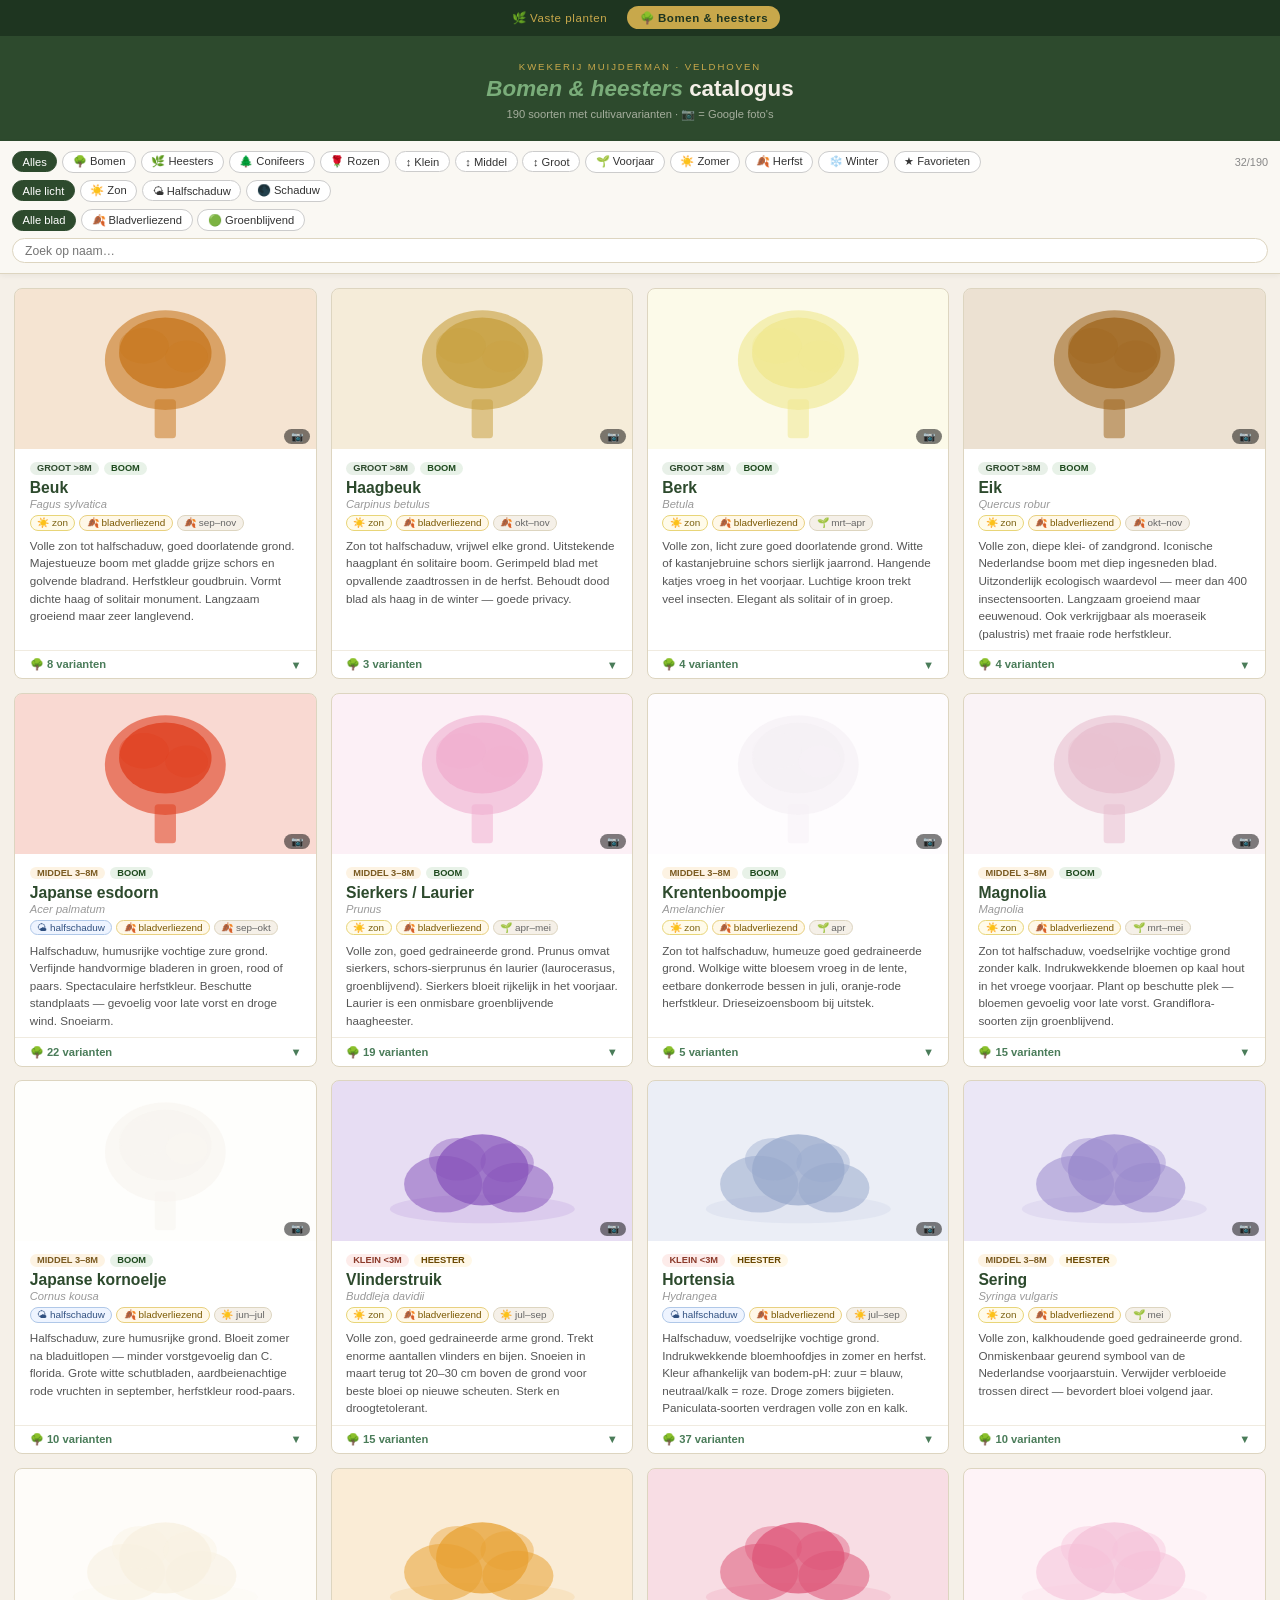
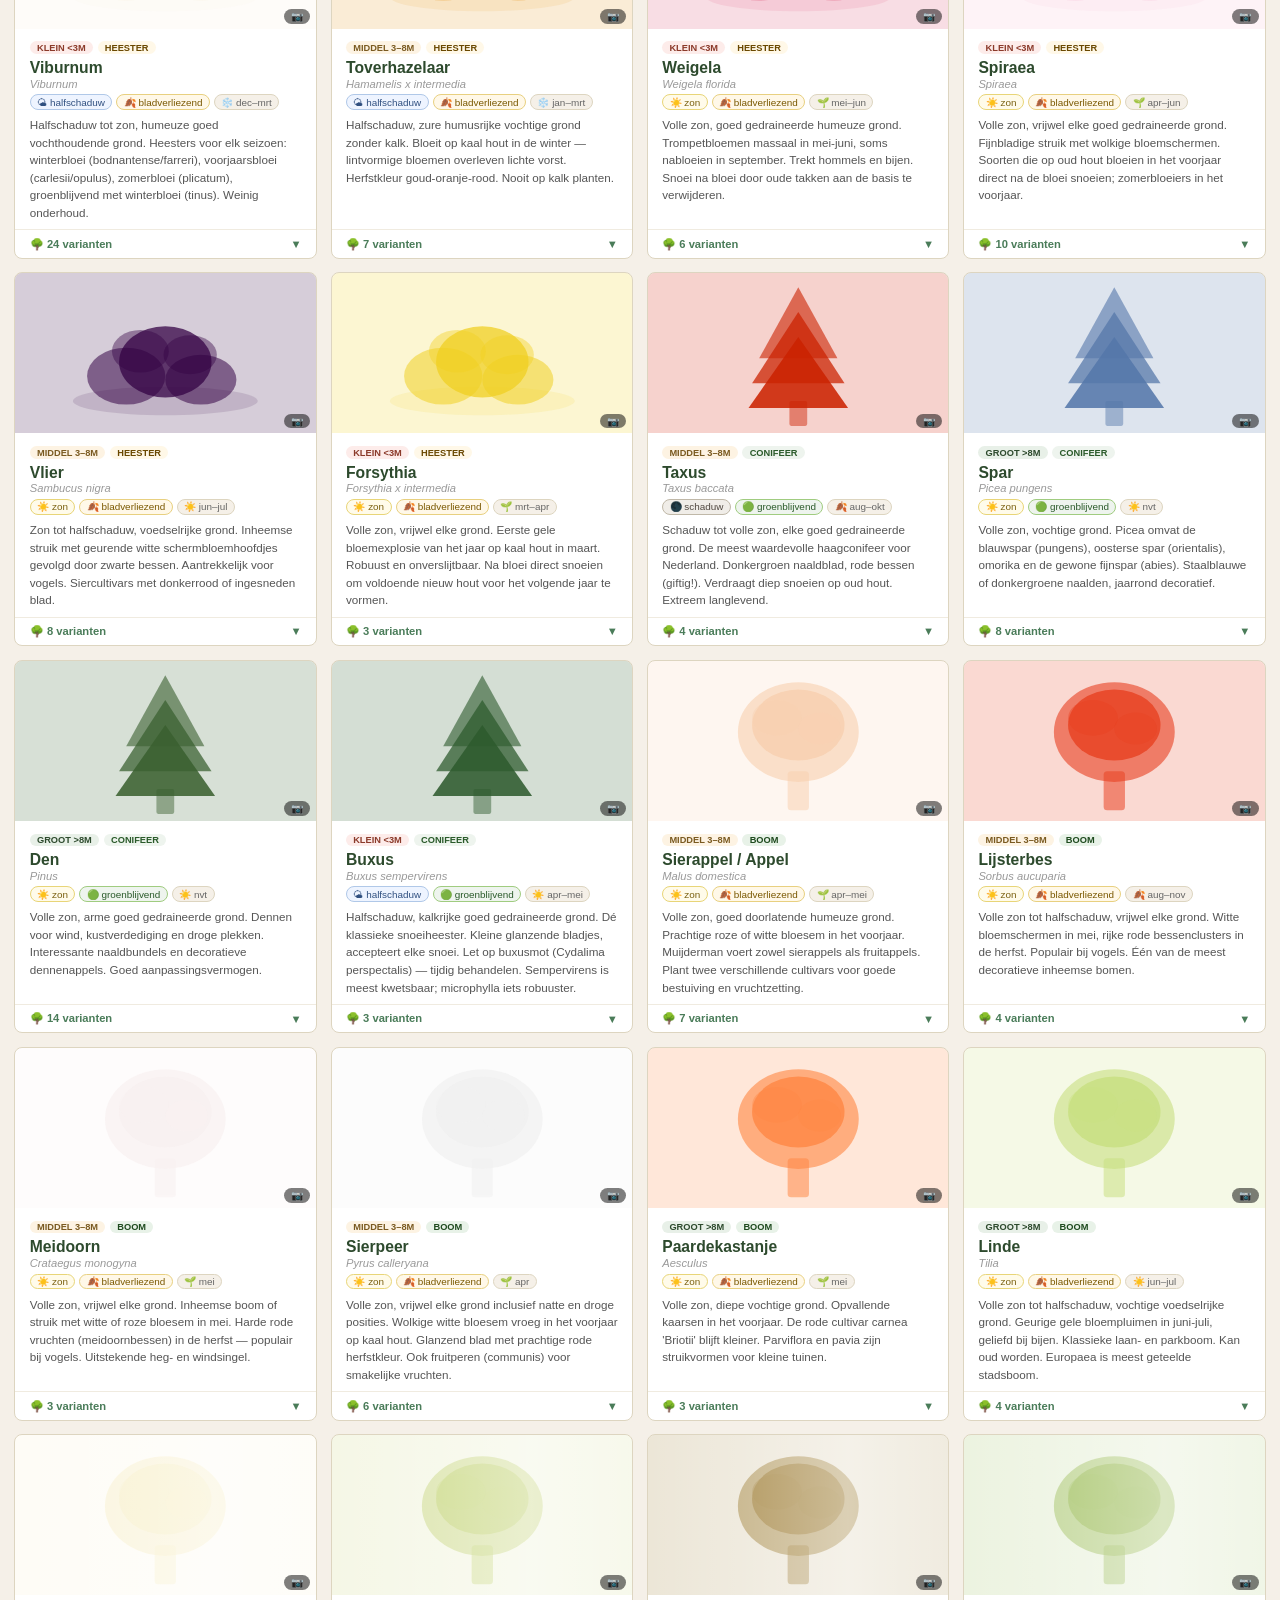
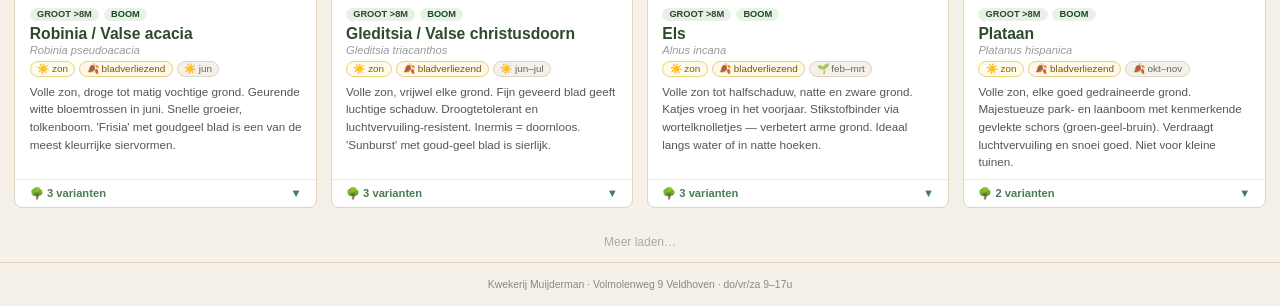
==== commit 55290850: "Voeg ontbrekende genera toe aan bomen-heesters: heide, bamboe, rozen BH13: Erica (15 cv) · Calluna (" ====
--- a/bomen-heesters.html
+++ b/bomen-heesters.html
@@ -4,78 +4,8 @@
 <meta charset="UTF-8">
 <meta name="viewport" content="width=device-width, initial-scale=1.0">
 <title>Bomen &amp; Heesters – Kwekerij Muijderman</title>
-<style>
-*, *::before, *::after { box-sizing: border-box; margin: 0; padding: 0; }
-body { font-family: sans-serif; background: #f5f0e8; color: #2a2a1e; min-height: 100vh; }
-
-nav { background: #1e3520; display: flex; justify-content: center; gap: 0.5rem; padding: 0.4rem 1rem; }
-nav a { color: #c8a84b; font-size: 0.72rem; text-decoration: none; padding: 0.22rem 0.7rem; border-radius: 2rem; border: 1px solid transparent; letter-spacing: 0.05em; }
-nav a:hover { border-color: #c8a84b; }
-nav a.actief { background: #c8a84b; color: #1e3520; font-weight: bold; }
-
-header { background: #2d4a2d; color: #f5f0e8; padding: 1.25rem 1.5rem; text-align: center; }
-header .sub { font-size: 0.6rem; letter-spacing: 0.2em; text-transform: uppercase; color: #c8a84b; margin-bottom: 0.3rem; }
-header h1 { font-size: 1.4rem; font-weight: bold; line-height: 1.2; }
-header h1 em { color: #7aad7a; font-style: italic; }
-header p { font-size: 0.7rem; color: rgba(245,240,232,0.6); margin-top: 0.3rem; }
-
-.toolbar { background: #faf8f3; border-bottom: 1px solid #ddd5c0; padding: 0.6rem 0.75rem; position: sticky; top: 0; z-index: 10; box-shadow: 0 2px 6px rgba(0,0,0,0.05); display: flex; flex-direction: column; gap: 0.45rem; }
-.filters { display: flex; flex-wrap: wrap; gap: 0.3rem; align-items: center; }
-.filters button { border: 1px solid #ccc; background: white; color: #333; padding: 0.22rem 0.6rem; border-radius: 2rem; font-size: 0.7rem; cursor: pointer; transition: all 0.15s; }
-.filters button.active { background: #2d4a2d; border-color: #2d4a2d; color: white; }
-.count { margin-left: auto; font-size: 0.68rem; color: #888; white-space: nowrap; }
-#search { border: 1px solid #ddd5c0; border-radius: 2rem; padding: 0.28rem 0.75rem; font-size: 0.76rem; outline: none; background: white; width: 100%; }
-
-.grid { padding: 0.9rem; display: grid; grid-template-columns: repeat(auto-fill, minmax(240px, 1fr)); gap: 0.85rem; }
-
-.card { background: white; border-radius: 8px; overflow: hidden; border: 1px solid #ddd5c0; display: flex; flex-direction: column; }
-.card-img { position: relative; height: 160px; overflow: hidden; background: #ede9e0; }
-.card-img svg { width: 100%; height: 100%; display: block; }
-.card-img img { position: absolute; inset: 0; width: 100%; height: 100%; object-fit: cover; display: block; opacity: 0; transition: opacity 0.4s; }
-.card-img img.geladen { opacity: 1; }
-@keyframes shimmer { from { background-position: -400px 0; } to { background-position: 400px 0; } }
-.card-img::after { content: ''; position: absolute; inset: 0; pointer-events: none; background: linear-gradient(90deg, transparent 0%, rgba(255,255,255,0.45) 50%, transparent 100%); background-size: 400px 100%; animation: shimmer 1.4s ease-in-out infinite; }
-.card-img.geladen::after { display: none; }
-.photo-link { position: absolute; bottom: 5px; right: 6px; background: rgba(0,0,0,0.5); color: white; font-size: 0.62rem; padding: 0.12rem 0.45rem; border-radius: 2rem; text-decoration: none; z-index: 1; }
-.card-body { padding: 0.8rem 0.9rem 0; flex: 1; }
-.badges { display: flex; gap: 0.3rem; flex-wrap: wrap; margin-bottom: 0.3rem; }
-.badge { font-size: 0.58rem; padding: 0.08rem 0.45rem; border-radius: 2rem; text-transform: uppercase; font-weight: 600; }
-.badge-klein  { background: #fdecea; color: #8b3a2a; }
-.badge-middel { background: #fdf3e3; color: #7a5a20; }
-.badge-groot  { background: #e8f0e8; color: #2d4a2d; }
-.badge-boom     { background: #e8f2e8; color: #1e4a1e; }
-.badge-heester  { background: #fff8e8; color: #6a4800; }
-.badge-conifeer { background: #eef4ee; color: #2a5a2a; }
-.card-name { font-size: 0.98rem; font-weight: bold; color: #2d4a2d; line-height: 1.2; }
-.card-latin { font-style: italic; font-size: 0.7rem; color: #999; margin-bottom: 0.3rem; }
-.pills { display: flex; gap: 0.25rem; flex-wrap: wrap; margin-bottom: 0.4rem; }
-.pill { font-size: 0.62rem; padding: 0.08rem 0.4rem; border-radius: 2rem; }
-.pill-sun        { background: #fffbea; border: 1px solid #e8d578; color: #7a6010; }
-.pill-halfschaduw{ background: #eef4ff; border: 1px solid #b0c8e8; color: #305080; }
-.pill-schaduw    { background: #f0ede8; border: 1px solid #c0b8a8; color: #504840; }
-.pill-bloom      { background: #f5f0e8; border: 1px solid #ddd5c0; color: #666; }
-.pill-bladverliezend { background: #fff8e8; border: 1px solid #e8d080; color: #7a5800; }
-.pill-groenblijvend  { background: #eef4ee; border: 1px solid #a0cc80; color: #2a5a2a; }
-.card-desc { font-size: 0.73rem; color: #555; line-height: 1.5; }
-.cultivar-toggle { width: 100%; background: none; border: none; border-top: 1px solid #f0ebe0; margin-top: 0.5rem; padding: 0.45rem 0.9rem; text-align: left; cursor: pointer; font-size: 0.7rem; color: #4a7c59; font-weight: 600; display: flex; justify-content: space-between; align-items: center; }
-.cultivars { border-top: 1px solid #f0ebe0; background: #faf8f3; padding: 0.5rem 0.9rem 0.7rem; display: none; }
-.cultivars.open { display: block; }
-.cultivar { margin-bottom: 0.5rem; padding-bottom: 0.5rem; border-bottom: 1px solid #ede8dc; }
-.cultivar:last-child { margin-bottom: 0; padding-bottom: 0; border-bottom: none; }
-.cv-header { display: flex; justify-content: space-between; align-items: flex-start; }
-.cv-name { font-size: 0.75rem; font-weight: 600; color: #2d4a2d; }
-.cv-height { font-size: 0.65rem; color: #888; margin-left: 0.35rem; }
-.cv-photo { font-size: 0.65rem; color: #4a7c59; text-decoration: none; white-space: nowrap; margin-left: 0.4rem; }
-.cv-color { display: flex; gap: 0.3rem; align-items: center; margin-top: 0.15rem; }
-.cv-dot { width: 9px; height: 9px; border-radius: 50%; flex-shrink: 0; border: 1px solid rgba(0,0,0,0.15); }
-.cv-kleur { font-size: 0.65rem; color: #777; }
-.cv-tip { font-size: 0.68rem; color: #666; margin-top: 0.18rem; line-height: 1.45; }
-.cv-fav { background: none; border: none; cursor: pointer; font-size: 0.9rem; color: #ccc; padding: 0 2px; line-height: 1; flex-shrink: 0; transition: color 0.15s; }
-.cv-fav.active { color: #f0a500; }
-.empty-msg { text-align: center; padding: 3rem 1rem; color: #999; font-size: 0.85rem; }
-.loader { height: 40px; display: flex; align-items: center; justify-content: center; font-size: 0.75rem; color: #aaa; }
-footer { text-align: center; padding: 1rem; font-size: 0.65rem; color: #888; border-top: 1px solid #ddd5c0; }
-</style>
+<link rel="stylesheet" href="css/shared.css">
+<link rel="stylesheet" href="css/bomen-heesters.css">
 </head>
 <body>
 
@@ -96,6 +26,7 @@
     <button data-filter="boom">🌳 Bomen</button>
     <button data-filter="heester">🌿 Heesters</button>
     <button data-filter="conifeer">🌲 Conifeers</button>
+    <button data-filter="rosa">🌹 Rozen</button>
     <button data-filter="klein">↕ Klein</button>
     <button data-filter="middel">↕ Middel</button>
     <button data-filter="groot">↕ Groot</button>
@@ -124,476 +55,8 @@
 <div class="loader" id="loader"></div>
 <footer>Kwekerij Muijderman · Volmolenweg 9 Veldhoven · do/vr/za 9–17u</footer>
 
-<script>
-// ============================================================
-// PLANTENLIJST — bomen, heesters en conifeers
-// ============================================================
-const PLANTS = [
-  { n:"Beuk", l:"Fagus sylvatica", h:"groot", cat:"boom", blad:"bladverliezend", s:"herfst", b:"sep–nov", c:"#c87820", licht:"zon", d:"Volle zon tot halfschaduw, goed doorlatende grond. Majestueuze boom met gladde grijze schors en golvende bladrand. Herfstkleur goudbruin. Vormt dichte haag of solitair monument. Langzaam groeiend maar zeer langlevend.", cv:[{name:"sylvatica",kleur:"goudbruin herfstblad",hoogte:"25m",tip:"De klassieke bosboom, prachtig als solitair"},{name:"'Atropunicea'",kleur:"donkerrood blad",hoogte:"20m",tip:"Rode beuk — indrukwekkend jaarrond"},{name:"'Dawyck'",kleur:"goudbruin herfst",hoogte:"20m",tip:"Zuilvormig — ideaal voor smalle percelen"},{name:"'Dawyck Gold'",kleur:"goudgeel blad",hoogte:"20m",tip:"Gouden zuilvorm — sierlijk in alle seizoenen"},{name:"'Dawyck Purple'",kleur:"donkerpaars blad",hoogte:"20m",tip:"Paarse zuilvorm — combineer met lichtbladige soorten"},{name:"'Pendula'",kleur:"goudbruin herfst",hoogte:"15m",tip:"Treurbeuk — indrukwekkend solitair specimen"},{name:"'Purpurea Pendula'",kleur:"donkerpaars treurend",hoogte:"10m",tip:"Paarse treurbeuk — dramatisch als solitair"},{name:"'Asplenifolia'",kleur:"goudbruin herfst",hoogte:"20m",tip:"Fijnbladig — luchtige transparante kroon"}]},
-  { n:"Haagbeuk", l:"Carpinus betulus", h:"groot", cat:"boom", blad:"bladverliezend", s:"herfst", b:"okt–nov", c:"#c8a040", licht:"zon", d:"Zon tot halfschaduw, vrijwel elke grond. Uitstekende haagplant én solitaire boom. Gerimpeld blad met opvallende zaadtrossen in de herfst. Behoudt dood blad als haag in de winter — goede privacy.", cv:[{name:"betulus",kleur:"geelgroen herfst",hoogte:"20m",tip:"Standaard haagbeuk — vrijwel overal"},{name:"'Fastigiata'",kleur:"geelgroen herfst",hoogte:"15m",tip:"Zuilvormig, populair als laanboom"},{name:"'Lucas'",kleur:"geelgroen herfst",hoogte:"12m",tip:"Compact zuilvormig, iets smaller dan 'Fastigiata'"}]},
-  { n:"Berk", l:"Betula", h:"groot", cat:"boom", blad:"bladverliezend", s:"voorjaar", b:"mrt–apr", c:"#f0e890", licht:"zon", d:"Volle zon, licht zure goed doorlatende grond. Witte of kastanjebruine schors sierlijk jaarrond. Hangende katjes vroeg in het voorjaar. Luchtige kroon trekt veel insecten. Elegant als solitair of in groep.", cv:[{name:"pendula",kleur:"geel herfst",hoogte:"20m",tip:"Gewone witte berk — snelgroeiend, luchtig"},{name:"utilis 'Doorenbos'",kleur:"geel herfst",hoogte:"15m",tip:"Spierwit schors, beste sierberk"},{name:"utilis jacquemontii",kleur:"geel herfst",hoogte:"15m",tip:"Krijtwittere schors dan 'Doorenbos', elegante uitstraling"},{name:"nigra",kleur:"geelbruin herfst",hoogte:"18m",tip:"Roestbruine schors — voor natte plekken"}]},
-  { n:"Eik", l:"Quercus robur", h:"groot", cat:"boom", blad:"bladverliezend", s:"herfst", b:"okt–nov", c:"#a06820", licht:"zon", d:"Volle zon, diepe klei- of zandgrond. Iconische Nederlandse boom met diep ingesneden blad. Uitzonderlijk ecologisch waardevol — meer dan 400 insectensoorten. Langzaam groeiend maar eeuwenoud. Ook verkrijgbaar als moeraseik (palustris) met fraaie rode herfstkleur.", cv:[{name:"robur",kleur:"bruingoud herfst",hoogte:"30m",tip:"Solitaire plaatsboom — voor grote tuinen"},{name:"robur 'Fastigiata'",kleur:"bruingoud herfst",hoogte:"20m",tip:"Zuilvormig — geschikt voor kleinere tuinen"},{name:"palustris 'Green Dwarf'",kleur:"felrood herfst",hoogte:"4m",tip:"Moeraseik compact — fraaie rode herfstkleur"},{name:"dentata 'C.F. Miller'",kleur:"bruingoud herfst",hoogte:"3m",tip:"Japanse keizerseik met groot gelapperd blad"}]},
-  { n:"Japanse esdoorn", l:"Acer palmatum", h:"middel", cat:"boom", blad:"bladverliezend", s:"herfst", b:"sep–okt", c:"#e04020", licht:"halfschaduw", d:"Halfschaduw, humusrijke vochtige zure grond. Verfijnde handvormige bladeren in groen, rood of paars. Spectaculaire herfstkleur. Beschutte standplaats — gevoelig voor late vorst en droge wind. Snoeiarm.", cv:[{name:"'Bloodgood'",kleur:"dieppaars blad",hoogte:"5m",tip:"Meest betrouwbare rode cultivar"},{name:"'Atropurpureum'",kleur:"donkerrood blad",hoogte:"5m",tip:"Klassiek donkerrood, betrouwbaar"},{name:"'Sango-kaku'",kleur:"geel herfst + rode twijgen",hoogte:"6m",tip:"Koraalrode jonge twijgen — sierlijk in winter"},{name:"'Dissectum'",kleur:"heldergroen",hoogte:"2m",tip:"Verenkeld groen, fonteinvormige groeiwijze"},{name:"'Dissectum Atropurpureum'",kleur:"donkerrood",hoogte:"2m",tip:"Verenkeld rood, hangende takken"},{name:"'Garnet'",kleur:"donkerrood verenkeld",hoogte:"2m",tip:"Dieper rood dan 'Dissectum Atropurpureum'"},{name:"'Osakazuki'",kleur:"groen → feloranje-rood herfst",hoogte:"5m",tip:"Beste herfstkleur van alle palmatum-cultivars"},{name:"'Orange Dream'",kleur:"oranje-geel jonge blaadjes",hoogte:"3m",tip:"Vroege blaadjes oranjegeel, later groen"},{name:"'Katsura'",kleur:"oranje-geel jonge blaadjes",hoogte:"4m",tip:"Geurige jonge blaadjes, fraaie herfstkleur"},{name:"'Butterfly'",kleur:"groen-wit-roze gevlekt",hoogte:"3m",tip:"Bontbladig — luchtige uitstraling"},{name:"'Shishigashira'",kleur:"donkergroen krullend",hoogte:"3m",tip:"Krullend blad, compacte oprechte groei"},{name:"'Seiryu'",kleur:"groen → geel-oranje herfst",hoogte:"4m",tip:"Oprecht verenkeld — zeldzame groeivorm"},{name:"'Shaina'",kleur:"donkerrood compact",hoogte:"2m",tip:"Compact donkerrood — ideaal voor kleine tuin"},{name:"'Little Princess'",kleur:"groen-rood",hoogte:"1.5m",tip:"Dwergvorm, langzame groei"},{name:"'Arakawa'",kleur:"groen",hoogte:"5m",tip:"Ruwe kurkerige schors — sierwaarde in winter"},{name:"'Bi Hoo'",kleur:"geel-groen",hoogte:"3m",tip:"Heldergele scheuten, rustige groei"},{name:"'Skeeter's Broom'",kleur:"donkerrood compact",hoogte:"3m",tip:"Compacte oprechte rode cultivar"},{name:"'Peve Ollie'",kleur:"donkerrood",hoogte:"2m",tip:"Compact brandend rood, goede herfstkleur"},{name:"'Peve Chameleon'",kleur:"groen-rood kleurend",hoogte:"3m",tip:"Veranderlijk blad — groen in zomer, rood in herfst"},{name:"'Dixie Delight'",kleur:"groen-wit bont",hoogte:"2.5m",tip:"Crème-groen bontblad, beschutte plek"},{name:"'Shirazz'",kleur:"groen met roze vlekken",hoogte:"3m",tip:"Roze-groen bontblad, uniek en opvallend"},{name:"'Starfish'",kleur:"groen",hoogte:"3m",tip:"Stervormig diep ingesneden blad"}]},
-  { n:"Sierkers / Laurier", l:"Prunus", h:"middel", cat:"boom", blad:"bladverliezend", s:"voorjaar", b:"apr–mei", c:"#f0b0d0", licht:"zon", d:"Volle zon, goed gedraineerde grond. Prunus omvat sierkers, schors-sierprunus én laurier (laurocerasus, groenblijvend). Sierkers bloeit rijkelijk in het voorjaar. Laurier is een onmisbare groenblijvende haagheester.", cv:[{name:"serr. 'Kanzan'",kleur:"dieproze gevuld",hoogte:"8m",tip:"Klassieke Japanse sierkers, meest geteeld"},{name:"serr. 'Amanogawa'",kleur:"lichtroze",hoogte:"8m",tip:"Smalzuilvormig — ideaal voor beperkte breedte"},{name:"serr. 'Kiku-shidare-zakura'",kleur:"dieproze gevuld treurend",hoogte:"4m",tip:"Treurkers, hangende takken vol bloesem"},{name:"serr. 'Royal Burgundy'",kleur:"dieproze + paars blad",hoogte:"7m",tip:"Bordeauxrood blad — extra sierwaarde"},{name:"serrula",kleur:"wit + rode schors",hoogte:"10m",tip:"Glanzend mahonieschors — sierwaarde jaarrond"},{name:"subhirtella 'Autumnalis'",kleur:"lichtroze",hoogte:"8m",tip:"Bloeit herfst en winter bij zachte perioden"},{name:"subhirtella 'Autumnalis Rosea'",kleur:"roze",hoogte:"8m",tip:"Dieper roze dan de soort, zelfde winterbloei"},{name:"'Accolade'",kleur:"zachtroze",hoogte:"8m",tip:"Half gevulde bloem, robuust en weinig kanker"},{name:"cerasifera 'Nigra'",kleur:"lichtroze + zwart blad",hoogte:"8m",tip:"Zwart-paars blad jaarrond — opvallend contrast"},{name:"incisa 'Kojou-no-mai'",kleur:"wit-roze",hoogte:"2m",tip:"Dwergkers, sierlijk ook in vaasvorm"},{name:"amygd.-pers. 'Spring Glow'",kleur:"roze",hoogte:"5m",tip:"Amandelkers-hybride, grote roze bloemen"},{name:"laur. 'Caucasica'",kleur:"wit",hoogte:"5m",tip:"Meest gebruikte haaglourier, snelle groei",},{name:"laur. 'Otto Luyken'",kleur:"wit",hoogte:"1.2m",tip:"Laagblijvend en bloeirijk, ideaal als grondbedekker"},{name:"laur. 'Novita'",kleur:"wit",hoogte:"4m",tip:"Sterk, glansbladig — betere buxusvervanger"},{name:"laur. 'Gajo'",kleur:"wit",hoogte:"4m",tip:"Compacte opgerichte groei, dichte haag"},{name:"laur. 'Mount Vernon'",kleur:"wit",hoogte:"0.8m",tip:"Laagste laurier, vlak uitgespreid"},{name:"lusitanica 'Angustifolia'",kleur:"wit",hoogte:"6m",tip:"Portugese laurier, smaller blad dan laur."},{name:"lusitanica 'Brenelia'",kleur:"wit",hoogte:"5m",tip:"Compacte Portugese laurier met glanzend blad"},{name:"rufa",kleur:"wit",hoogte:"4m",tip:"Roestkleurige jonge bladeren, sierlijk"}]},
-  { n:"Krentenboompje", l:"Amelanchier", h:"middel", cat:"boom", blad:"bladverliezend", s:"voorjaar", b:"apr", c:"#f5f0f5", licht:"zon", d:"Zon tot halfschaduw, humeuze goed gedraineerde grond. Wolkige witte bloesem vroeg in de lente, eetbare donkerrode bessen in juli, oranje-rode herfstkleur. Drieseizoensboom bij uitstek.", cv:[{name:"lamarckii",kleur:"wit bloesem",hoogte:"8m",tip:"Meest geteelde, grote bloemtrossen"},{name:"arborea 'Robin Hill'",kleur:"roze knoppen → wit",hoogte:"7m",tip:"Roze knoppen openen tot wit — extra sierwaarde"},{name:"canadensis",kleur:"wit",hoogte:"6m",tip:"Compacter, ook als meerstammige struik"},{name:"alnifolia 'Obelisk'",kleur:"wit",hoogte:"4m",tip:"Opgerichte smalzuilvorm — ideaal voor smalle stroken"},{name:"canadensis 'October Flame'",kleur:"wit + vuurrode herfst",hoogte:"5m",tip:"Spectaculaire rode herfstkleur"}]},
-  { n:"Magnolia", l:"Magnolia", h:"middel", cat:"boom", blad:"bladverliezend", s:"voorjaar", b:"mrt–mei", c:"#e8c0d0", licht:"zon", d:"Zon tot halfschaduw, voedselrijke vochtige grond zonder kalk. Indrukwekkende bloemen op kaal hout in het vroege voorjaar. Plant op beschutte plek — bloemen gevoelig voor late vorst. Grandiflora-soorten zijn groenblijvend.", cv:[{name:"stellata",kleur:"wit",hoogte:"3m",tip:"Stervormige bloemen, vroegst en kleinst"},{name:"stellata 'Royal Star'",kleur:"wit",hoogte:"3m",tip:"Meer bloemblaadjes dan de soort, rijkere bloei"},{name:"x soulangeana",kleur:"roze-wit",hoogte:"6m",tip:"Kelkvormige bloemen, meest robuust"},{name:"'Susan'",kleur:"roodpaars",hoogte:"4m",tip:"Laat bloeiend — minder kans op vorstschade"},{name:"'Black Tulip'",kleur:"donkerpaars-rood",hoogte:"5m",tip:"Donkerste kleur, grote tulpvormige bloemen"},{name:"'Yellow Bird'",kleur:"helder geel",hoogte:"8m",tip:"Frisse gele bloemen, bloeit na bladuitlopen"},{name:"loebneri 'Merrill'",kleur:"wit",hoogte:"8m",tip:"Witte stervormige bloemen, snelle groeier"},{name:"kobus",kleur:"wit",hoogte:"10m",tip:"Japanse magnolia, sterk en bestendig"},{name:"sieboldii",kleur:"wit + rode meeldraden",hoogte:"5m",tip:"Bloeit in juni — zomermagnolia"},{name:"'Aphrodite'",kleur:"roze",hoogte:"5m",tip:"Compacte habitus, rijk bloeiend"},{name:"'Heaven Sent'",kleur:"roze-wit",hoogte:"4m",tip:"Grote bloemen, lang bloeiend"},{name:"'March-Till-Frost'",kleur:"roze",hoogte:"4m",tip:"Herhaalbloei van voorjaar tot herfst"},{name:"grandiflora 'Little Gem'",kleur:"wit",hoogte:"6m",tip:"Groenblijvende magnolia, compacte zuilvorm"},{name:"grandiflora 'Kay Parris'",kleur:"wit",hoogte:"8m",tip:"Groenblijvend, bloeit al jong en lang"},{name:"grandiflora 'Goliath'",kleur:"wit groot",hoogte:"10m",tip:"Groenblijvend, enorme witte bloemen"}]},
-  { n:"Japanse kornoelje", l:"Cornus kousa", h:"middel", cat:"boom", blad:"bladverliezend", s:"zomer", b:"jun–jul", c:"#f8f5f0", licht:"halfschaduw", d:"Halfschaduw, zure humusrijke grond. Bloeit zomer na bladuitlopen — minder vorstgevoelig dan C. florida. Grote witte schutbladen, aardbeienachtige rode vruchten in september, herfstkleur rood-paars.", cv:[{name:"kousa",kleur:"wit",hoogte:"7m",tip:"Betrouwbaarst, ook op zwaardere grond"},{name:"chinensis",kleur:"wit",hoogte:"8m",tip:"Grotere bloemen dan de soort"},{name:"'China Girl'",kleur:"zuiverwit",hoogte:"6m",tip:"Extra grote schutbladen, rijke bloei"},{name:"'Satomi'",kleur:"rozerood",hoogte:"5m",tip:"Roze schutbladen, spectaculair"},{name:"'Heart Throb'",kleur:"roze",hoogte:"5m",tip:"Rijke roze bloei, ook als kleinere boom"},{name:"'Milky Way'",kleur:"wit",hoogte:"6m",tip:"Bijzonder rijkbloeiend"},{name:"'Teutonia'",kleur:"wit",hoogte:"7m",tip:"Betrouwbaar bloeiend, ook op minder zure grond"},{name:"'Schmetterling'",kleur:"wit",hoogte:"6m",tip:"Vlindervormige schutbladen"},{name:"'Galilean'",kleur:"wit",hoogte:"5m",tip:"Compact en vroeg bloeiend"},{name:"'Robert's Select'",kleur:"wit",hoogte:"6m",tip:"Grote witte schutbladen, sterke groei"}]},
-  { n:"Vlinderstruik", l:"Buddleja davidii", h:"klein", cat:"heester", blad:"bladverliezend", s:"zomer", b:"jul–sep", c:"#8855bb", licht:"zon", d:"Volle zon, goed gedraineerde arme grond. Trekt enorme aantallen vlinders en bijen. Snoeien in maart terug tot 20–30 cm boven de grond voor beste bloei op nieuwe scheuten. Sterk en droogtetolerant.", cv:[{name:"'Black Knight'",kleur:"donkerpaars",hoogte:"2.5m",tip:"Diepste kleur, sterk geurend"},{name:"'Blue Heaven'",kleur:"lichtblauw-paars",hoogte:"2m",tip:"Frisse hemelblauwe trossen, compact"},{name:"'Empire Blue'",kleur:"blauw-paars",hoogte:"2.5m",tip:"Rijkbloeiend met blauwe tint"},{name:"'Ile de France'",kleur:"violet",hoogte:"2.5m",tip:"Lange violette trossen, klassiek"},{name:"'Nanho Blue'",kleur:"lichtpaars",hoogte:"1.5m",tip:"Compactste davidii-cultivar"},{name:"'Nanho Purple'",kleur:"paars",hoogte:"1.5m",tip:"Compact en paars, kleine tuin"},{name:"'Pink Delight'",kleur:"roze",hoogte:"2m",tip:"Lange bloemtrossen, lichtroze"},{name:"'Pink Micro Chip'",kleur:"roze",hoogte:"0.8m",tip:"Miniatuur vlinderstruik voor pot of border"},{name:"'Royal Red'",kleur:"rood-paars",hoogte:"2.5m",tip:"Roodste kleur bij davidii-soorten"},{name:"'Silver Anniversary'",kleur:"wit + zilver blad",hoogte:"1.5m",tip:"Witbonte bladeren, wit bloemtros"},{name:"'White Profusion'",kleur:"wit",hoogte:"2m",tip:"Helderwit, trekt ook dagpauwoog"},{name:"'White Chip'",kleur:"wit",hoogte:"0.8m",tip:"Miniatuur witte vlinderstruik"},{name:"'Border Beauty'",kleur:"roze-paars",hoogte:"1.5m",tip:"Compact, lang bloeiend"},{name:"alternifolia",kleur:"lila",hoogte:"4m",tip:"Andere bloeivorm: trossen langs de twijg ipv top"},{name:"alternifolia 'Unique'",kleur:"lila",hoogte:"4m",tip:"Zilveren blad, trossen langs stam — bijzonder"}]},
-  { n:"Hortensia", l:"Hydrangea", h:"klein", cat:"heester", blad:"bladverliezend", s:"zomer", b:"jul–sep", c:"#99aacc", licht:"halfschaduw", d:"Halfschaduw, voedselrijke vochtige grond. Indrukwekkende bloemhoofdjes in zomer en herfst. Kleur afhankelijk van bodem-pH: zuur = blauw, neutraal/kalk = roze. Droge zomers bijgieten. Paniculata-soorten verdragen volle zon en kalk.", cv:[{name:"arb. 'Annabelle'",kleur:"wit",hoogte:"1.5m",tip:"Enorme bollen, ook in schaduw"},{name:"arb. 'Strong Annabelle'",kleur:"wit",hoogte:"1.2m",tip:"Stevigere stelen dan 'Annabelle' — bloemen rechter"},{name:"arb. 'Pink Annabelle'",kleur:"lichtroze",hoogte:"1.2m",tip:"Roze variant van 'Annabelle'"},{name:"arb. 'Ruby Annabelle'",kleur:"donkerrood",hoogte:"1.2m",tip:"Diep rode bloemen, stevige stelen"},{name:"macr. 'Blaumeise'",kleur:"blauw of roze",hoogte:"1.5m",tip:"Klassiek wit met blauwe tint op zure grond"},{name:"macr. 'Bouquet Rose'",kleur:"roze of lila",hoogte:"1.5m",tip:"Klassieke veelgebakken cultivar"},{name:"macr. 'Hamburg'",kleur:"roze of blauw",hoogte:"2m",tip:"Grote blauwroze bloemen, stevig"},{name:"macr. 'Libelle'",kleur:"wit",hoogte:"1.2m",tip:"Lacecap wit, sierlijk en transparant"},{name:"macr. 'Mme E. Mouillere'",kleur:"wit",hoogte:"1.5m",tip:"Klassieke witte boerenhortensia"},{name:"macr. 'Nikko Blue'",kleur:"blauw",hoogte:"1.5m",tip:"Rijkblauw op zure grond"},{name:"macr. 'Ayesha'",kleur:"lila-roze",hoogte:"1.5m",tip:"Komvormige bloemblaadjes — uniek"},{name:"macr. 'Leuchtfeuer'",kleur:"rood",hoogte:"1.2m",tip:"Felrood op neutrale grond"},{name:"macr. 'Merveille Sanguine'",kleur:"donkerrood",hoogte:"1m",tip:"Diepste rood bij macrophylla"},{name:"macr. 'Little Blue'",kleur:"blauw",hoogte:"0.6m",tip:"Compact dwerghortensia"},{name:"macr. 'Little Pink'",kleur:"roze",hoogte:"0.6m",tip:"Compact dwerghortensia roze"},{name:"macr. 'Tovelit'",kleur:"roze of blauw",hoogte:"1m",tip:"Compact en trouw bloeiend"},{name:"Endless Summer blauw",kleur:"blauw of roze",hoogte:"1.2m",tip:"Bloeit op oud én nieuw hout — meest betrouwbaar"},{name:"Endless Summer wit",kleur:"wit",hoogte:"1.2m",tip:"Witte rebloomer — bloeit de hele zomer"},{name:"Forever & Ever 'Blue'",kleur:"blauw of roze",hoogte:"0.8m",tip:"Compact rebloomer"},{name:"Forever & Ever 'Red'",kleur:"rood",hoogte:"0.8m",tip:"Compact rood rebloomer"},{name:"Magical Ruby Tuesday",kleur:"rood",hoogte:"1m",tip:"Felrood lacecap, compact"},{name:"pan. 'Bobo'",kleur:"wit → roze",hoogte:"0.8m",tip:"Kleinste pluimhortensia, ideaal voor pot"},{name:"pan. 'Limelight'",kleur:"limoengroen → wit → roze",hoogte:"2m",tip:"Kalkbestendig, beste pluimhortensia"},{name:"pan. 'Little Lime'",kleur:"limoengroen → wit",hoogte:"1m",tip:"Compact 'Limelight'"},{name:"pan. 'Grandiflora'",kleur:"wit → roze",hoogte:"3m",tip:"Klassieke pluimhortensia, grote trossen"},{name:"pan. 'Pinky Winky'",kleur:"wit → roze tweekleurig",hoogte:"2m",tip:"Tweekleurig tros — wit boven, roze onder"},{name:"pan. 'Phantom'",kleur:"wit → roze",hoogte:"2.5m",tip:"Grootste trossen bij paniculata"},{name:"pan. 'Kyushu'",kleur:"wit",hoogte:"2m",tip:"Lacecap pluim, luchtige transparante bloei"},{name:"pan. 'Vanille Fraise'",kleur:"wit → aardbeirood",hoogte:"1.5m",tip:"Opvallende kleurovergang wit naar rood"},{name:"pan. 'Wim's Red'",kleur:"wit → diep rood",hoogte:"1.5m",tip:"Diepste rood bij paniculata"},{name:"pan. 'Diamant Rouge'",kleur:"wit → rood",hoogte:"1.5m",tip:"Vroeg rood verkleurend"},{name:"querc. quercifolia",kleur:"wit",hoogte:"2m",tip:"Eikenbladvorm, schors en herfstkleur sieren winter"},{name:"querc. 'Snowflake'",kleur:"wit gevuld",hoogte:"2m",tip:"Gevulde bloemen, lange bloeiseizoen"},{name:"querc. 'Harmony'",kleur:"wit",hoogte:"2m",tip:"Extra grote trossen, spectaculair"},{name:"querc. 'Ruby Slippers'",kleur:"wit → roze-rood",hoogte:"1.2m",tip:"Compact, prachtige herfstkleur"},{name:"serrata 'Bluebird'",kleur:"lichtblauw of roze",hoogte:"1.2m",tip:"Fijnbladig lacecap, elegant"},{name:"serrata 'Preziosa'",kleur:"roze → paars-rood",hoogte:"1.2m",tip:"Verandert van roze naar bordeaux"}]},
-  { n:"Sering", l:"Syringa vulgaris", h:"middel", cat:"heester", blad:"bladverliezend", s:"voorjaar", b:"mei", c:"#9988cc", licht:"zon", d:"Volle zon, kalkhoudende goed gedraineerde grond. Onmiskenbaar geurend symbool van de Nederlandse voorjaarstuin. Verwijder verbloeide trossen direct — bevordert bloei volgend jaar.", cv:[{name:"vulg. 'Madame Lemoine'",kleur:"wit gevuld",hoogte:"4m",tip:"Klassieke dubbele witte sering"},{name:"vulg. 'Charles Joly'",kleur:"donkerpaars gevuld",hoogte:"4m",tip:"Rijkst geurende donkere cultivar"},{name:"vulg. 'Michel Buchner'",kleur:"lila gevuld",hoogte:"3.5m",tip:"Compact, lang bloeiend"},{name:"vulg. 'Katherine Havemeyer'",kleur:"lila gevuld",hoogte:"4m",tip:"Grote trossen, sterk geurend"},{name:"vulg. 'Sensation'",kleur:"paars witte rand",hoogte:"4m",tip:"Unieke tweekleurige bloemblaadjes"},{name:"vulg. 'And. an Ludwig Sp.'",kleur:"lila enkelvoudig",hoogte:"4m",tip:"Vroeg bloeiend, sterke groeier"},{name:"meyeri 'Palibin'",kleur:"lila",hoogte:"1.5m",tip:"Dwergvorm — geschikt voor kleine tuin"},{name:"microphylla 'Superba'",kleur:"roze",hoogte:"2m",tip:"Fijnbladig, bloeit ook na en vóór de gewone sering"},{name:"josikaea",kleur:"lila",hoogte:"3m",tip:"Hongaarse sering — later bloeiend dan vulgaris"},{name:"pekinensis 'China Snow'",kleur:"wit",hoogte:"5m",tip:"Witte trossen, mooi als kleine boom"}]},
-  { n:"Viburnum", l:"Viburnum", h:"klein", cat:"heester", blad:"bladverliezend", s:"winter", b:"dec–mrt", c:"#f8f0e0", licht:"halfschaduw", d:"Halfschaduw tot zon, humeuze goed vochthoudende grond. Heesters voor elk seizoen: winterbloei (bodnantense/farreri), voorjaarsbloei (carlesii/opulus), zomerbloei (plicatum), groenblijvend met winterbloei (tinus). Weinig onderhoud.", cv:[{name:"bodn. 'Dawn'",kleur:"roze-wit geurend",hoogte:"3m",tip:"Bloeit nov–feb op kaal hout — ongekend"},{name:"bodn. 'Charles Lamont'",kleur:"dieper roze",hoogte:"3m",tip:"Iets donkerder dan 'Dawn', zelfde winterbloei"},{name:"farreri",kleur:"wit-roze geurend",hoogte:"3m",tip:"Geurende winterbloei, bladverliezend"},{name:"farreri 'Candidissimum'",kleur:"wit",hoogte:"3m",tip:"Witte vorm van farreri"},{name:"farreri 'December Dwarf'",kleur:"roze",hoogte:"1.5m",tip:"Compact dwergvorm, vroeg bloeiend"},{name:"carlesii",kleur:"wit-roze geurend",hoogte:"1.5m",tip:"Meest geurende viburnum"},{name:"carlesii 'Aurora'",kleur:"roze knoppen → wit",hoogte:"1.5m",tip:"Rode knoppen openen roze, sterk geurend"},{name:"carlcephalum",kleur:"wit-roze",hoogte:"2.5m",tip:"Grote bolronde trossen, sterk geurend"},{name:"burkwoodii",kleur:"wit geurend",hoogte:"2.5m",tip:"Semi-groenblijvend, voorjaarsbloeier"},{name:"opulus 'Roseum'",kleur:"wit bolvormig",hoogte:"4m",tip:"Sneeuwbal — klassieke voorjaarsbloei"},{name:"opulus 'Compactum'",kleur:"wit + rode bessen",hoogte:"1.5m",tip:"Compact met mooie rode bessen in herfst"},{name:"plicatum 'Mariesii'",kleur:"wit",hoogte:"3m",tip:"Horizontale takarchitectuur, spectaculair"},{name:"plicatum 'Cascade'",kleur:"wit",hoogte:"3m",tip:"Waterval van witte bloemen langs overhangende takken"},{name:"plicatum 'Watanabe'",kleur:"wit",hoogte:"2m",tip:"Herhaalbloei — bloeit de hele zomer"},{name:"plicatum 'Kilimandjaro'",kleur:"wit",hoogte:"3m",tip:"Opgerichte groei, witte bloemen"},{name:"sargentii 'Onondaga'",kleur:"wit + roodpaars blad",hoogte:"3m",tip:"Donkerpaars blad met witte bloemen — sterk contrast"},{name:"tinus 'Eve Price'",kleur:"rozerood knoppen → wit",hoogte:"2.5m",tip:"Wintergroen, bloeit winter–voorjaar"},{name:"tinus 'Gwenllian'",kleur:"roze knoppen → wit",hoogte:"2m",tip:"Compact, rijkbloeiend, meer roze dan 'Eve Price'"},{name:"tinus 'Spirit'",kleur:"wit",hoogte:"2m",tip:"Opgericht groeiend, compact"},{name:"davidii",kleur:"wit + blauwe bessen",hoogte:"1.2m",tip:"Groenblijvend laag, decoratieve blauwe bessen"},{name:"rhytidophyllum",kleur:"wit",hoogte:"4m",tip:"Groenblijvend met gerimpeld blad, robuust"},{name:"dentatum 'Blue Muffin'",kleur:"wit + blauwe bessen",hoogte:"1.5m",tip:"Compact met mooie blauwe bessen"},{name:"'Eskimo'",kleur:"wit",hoogte:"1.5m",tip:"Semi-groenblijvend, compacte bolvorm"},{name:"'Pragense'",kleur:"wit",hoogte:"3m",tip:"Groenblijvend, bloeit vroeg"}]},
-  { n:"Toverhazelaar", l:"Hamamelis x intermedia", h:"middel", cat:"heester", blad:"bladverliezend", s:"winter", b:"jan–mrt", c:"#e8a030", licht:"halfschaduw", d:"Halfschaduw, zure humusrijke vochtige grond zonder kalk. Bloeit op kaal hout in de winter — lintvormige bloemen overleven lichte vorst. Herfstkleur goud-oranje-rood. Nooit op kalk planten.", cv:[{name:"'Jelena'",kleur:"oranje-koperbruin",hoogte:"4m",tip:"Breedste kleurenpalet, ook prachtige herfst"},{name:"'Pallida'",kleur:"zwavelgeel geurend",hoogte:"4m",tip:"Sterkst geurend, meest populair"},{name:"'Diane'",kleur:"diepkoper-rood",hoogte:"3.5m",tip:"Rode tinten, ook mooie herfstkleur"},{name:"'Arnold Promise'",kleur:"goud-geel",hoogte:"4m",tip:"Rijkst bloeiend geel, betrouwbare cultivar"},{name:"'Aphrodite'",kleur:"oranje-geel",hoogte:"4m",tip:"Grote bloemen, fraaie herfstkleur"},{name:"'Feuerzauber'",kleur:"oranje-rood",hoogte:"4m",tip:"Vuurkleur, vurige herfstkleur"},{name:"'Westerstede'",kleur:"lichtgeel",hoogte:"4m",tip:"Iets lichter dan 'Pallida', ruime bloei"}]},
-  { n:"Weigela", l:"Weigela florida", h:"klein", cat:"heester", blad:"bladverliezend", s:"voorjaar", b:"mei–jun", c:"#dd5577", licht:"zon", d:"Volle zon, goed gedraineerde humeuze grond. Trompetbloemen massaal in mei-juni, soms nabloeien in september. Trekt hommels en bijen. Snoei na bloei door oude takken aan de basis te verwijderen.", cv:[{name:"'Bristol Ruby'",kleur:"robijnrood",hoogte:"2m",tip:"Meest geteelde, robuust en betrouwbaar"},{name:"'Briant Rubidor'",kleur:"rood + geel blad",hoogte:"1.5m",tip:"Geel blad — sterk contrast"},{name:"florida 'Nana Purpurea'",kleur:"roze-rood + paars blad",hoogte:"1.2m",tip:"Compact paarsblad met roze bloem"},{name:"florida 'Variegata'",kleur:"roze + bont blad",hoogte:"1.5m",tip:"Groen-wit-creme bontblad, pastelroze bloem"},{name:"middendorffiana",kleur:"geel",hoogte:"1.5m",tip:"Zeldzame gele weigela — aandachtstrekker"},{name:"'Rosea'",kleur:"roze",hoogte:"2m",tip:"Klassiek roze, overvloedige bloei"}]},
-  { n:"Spiraea", l:"Spiraea", h:"klein", cat:"heester", blad:"bladverliezend", s:"voorjaar", b:"apr–jun", c:"#f5c0d8", licht:"zon", d:"Volle zon, vrijwel elke goed gedraineerde grond. Fijnbladige struik met wolkige bloemschermen. Soorten die op oud hout bloeien in het voorjaar direct na de bloei snoeien; zomerbloeiers in het voorjaar.", cv:[{name:"nipponica 'Snowmound'",kleur:"wit",hoogte:"1.5m",tip:"Massale witte bloei in mei, fonteinsgewijs"},{name:"cinerea 'Grefsheim'",kleur:"wit",hoogte:"2m",tip:"Fonteinsgewijs, vroegste witte spiraea"},{name:"arguta",kleur:"wit",hoogte:"2m",tip:"Bruidssluier — overhangende witte bloemtakken"},{name:"x vanhouttei",kleur:"wit",hoogte:"2m",tip:"Klassieke bruidsspiraea, overhangende takken"},{name:"japonica 'Little Princess'",kleur:"roze",hoogte:"0.8m",tip:"Compactste rozerode — ideaal voor rand"},{name:"japonica 'Goldflame'",kleur:"roze + goudgeel blad",hoogte:"1m",tip:"Jonge blaadjes vuurrood — opvallend"},{name:"japonica 'Golden Princess'",kleur:"roze + goudgeel blad",hoogte:"0.8m",tip:"Compact goudblad met roze bloem"},{name:"japonica 'Albiflora'",kleur:"wit",hoogte:"0.8m",tip:"Witte Japanse spiraea, compact"},{name:"betulifolia 'Thor'",kleur:"wit + oranje herfstblad",hoogte:"0.8m",tip:"Bijzondere herfstkleur oranje-rood"},{name:"bumalda 'Anthony Waterer'",kleur:"karmijnrood",hoogte:"1m",tip:"Klassieke rode spiraea, lange bloeiseizoen"}]},
-  { n:"Vlier", l:"Sambucus nigra", h:"middel", cat:"heester", blad:"bladverliezend", s:"zomer", b:"jun–jul", c:"#330044", licht:"zon", d:"Zon tot halfschaduw, voedselrijke grond. Inheemse struik met geurende witte schermbloemhoofdjes gevolgd door zwarte bessen. Aantrekkelijk voor vogels. Siercultivars met donkerrood of ingesneden blad.", cv:[{name:"nigra",kleur:"wit",hoogte:"6m",tip:"Wilde vorm — snelst, meeste bessen voor vogels"},{name:"'Black Beauty'",kleur:"zwart-rood blad + roze bloemen",hoogte:"3m",tip:"Diepste blad met roze bloemen — sterk contrast"},{name:"'Black Lace'",kleur:"zwart ingesneden blad + roze",hoogte:"3m",tip:"Kantachtig effect door diep ingesneden blad"},{name:"'Black Tower'",kleur:"donkerrood blad + roze",hoogte:"3m",tip:"Smalzuilvormig — ideaal voor smalle stroken"},{name:"'Golden Tower'",kleur:"goudgeel blad + wit",hoogte:"3m",tip:"Gele zuilvorm van vlier"},{name:"nigra 'Haschberg'",kleur:"wit + zwarte bessen",hoogte:"4m",tip:"Bessenrijk, ook geschikt als vruchtboom"},{name:"racemosa",kleur:"geel-wit",hoogte:"4m",tip:"Rode bessen — hoger ornamenteel effect"},{name:"racemosa 'Sutherland Gold'",kleur:"geel-wit + goudgeel blad",hoogte:"3m",tip:"Goudgeel blad, eetbare rode bessen"}]},
-  { n:"Forsythia", l:"Forsythia x intermedia", h:"klein", cat:"heester", blad:"bladverliezend", s:"voorjaar", b:"mrt–apr", c:"#f0d020", licht:"zon", d:"Volle zon, vrijwel elke grond. Eerste gele bloemexplosie van het jaar op kaal hout in maart. Robuust en onverslijtbaar. Na bloei direct snoeien om voldoende nieuw hout voor het volgende jaar te vormen.", cv:[{name:"'Lynwood Variety'",kleur:"goud-geel",hoogte:"2.5m",tip:"Rijkst bloeiend, goed vertakkend"},{name:"'Week-End'",kleur:"diepgeel",hoogte:"1.5m",tip:"Compact, geschikt voor kleine tuin"},{name:"interm. 'Spectabilis'",kleur:"diepgeel",hoogte:"2.5m",tip:"Klassieke grote forsythia, uitbundig bloeiend"}]},
-  { n:"Taxus", l:"Taxus baccata", h:"middel", cat:"conifeer", blad:"groenblijvend", s:"herfst", b:"aug–okt", c:"#cc2200", licht:"schaduw", d:"Schaduw tot volle zon, elke goed gedraineerde grond. De meest waardevolle haagconifeer voor Nederland. Donkergroen naaldblad, rode bessen (giftig!). Verdraagt diep snoeien op oud hout. Extreem langlevend.", cv:[{name:"baccata",kleur:"rode bessen",hoogte:"15m",tip:"Solitair kan monumentaal worden"},{name:"baccata 'Fastigiata Robusta'",kleur:"donkergroen",hoogte:"8m",tip:"Zuilvorm, populaire haagbasis"},{name:"baccata 'Fastigiata Aurea'",kleur:"goudgeel",hoogte:"6m",tip:"Goudgele zuilvorm — vrolijk accentpunt"},{name:"baccata 'Repandens'",kleur:"donkergroen",hoogte:"0.6m",tip:"Breed kruipend — ideaal als bodembedekker"}]},
-  { n:"Spar", l:"Picea pungens", h:"groot", cat:"conifeer", blad:"groenblijvend", s:"zomer", b:"nvt", c:"#5577aa", licht:"zon", d:"Volle zon, vochtige grond. Picea omvat de blauwspar (pungens), oosterse spar (orientalis), omorika en de gewone fijnspar (abies). Staalblauwe of donkergroene naalden, jaarrond decoratief.", cv:[{name:"pungens 'Glauca'",kleur:"staalblauw",hoogte:"15m",tip:"Blauwspar — sterkste sierwaarde"},{name:"pungens 'Hoopsii'",kleur:"zilverblauw",hoogte:"12m",tip:"Zilverachtig blauw, statig en compact"},{name:"pungens 'Glauca Globosa'",kleur:"staalblauw",hoogte:"1.5m",tip:"Bolvormige blauwspar — ideaal in kleine tuin"},{name:"glauca 'Conica'",kleur:"heldergroen",hoogte:"2m",tip:"Kegelvorm, ideaal voor kleine tuin"},{name:"glauca 'Echiniformis'",kleur:"blauwgroen",hoogte:"0.5m",tip:"Langzaam groeiende bolspar, rotstuin"},{name:"orientalis 'Aureospicata'",kleur:"goudgeel jonge scheuten",hoogte:"10m",tip:"Gele scheuten in voorjaar — bijzonder"},{name:"omorika",kleur:"donkergroen + zilverachtig",hoogte:"20m",tip:"Servische spar — slanke zuilvorm, beste spar voor kleine ruimte"},{name:"abies 'Little Gem'",kleur:"helder groen",hoogte:"0.5m",tip:"Miniatuur fijnspar, bolvorm, rotstuin"}]},
-  { n:"Den", l:"Pinus", h:"groot", cat:"conifeer", blad:"groenblijvend", s:"zomer", b:"nvt", c:"#3a6030", licht:"zon", d:"Volle zon, arme goed gedraineerde grond. Dennen voor wind, kustverdediging en droge plekken. Interessante naaldbundels en decoratieve dennenappels. Goed aanpassingsvermogen.", cv:[{name:"sylvestris",kleur:"blauwgroen",hoogte:"25m",tip:"Grove den — droge zandgrond, meest inheems"},{name:"nigra nigra",kleur:"donkergroen",hoogte:"20m",tip:"Zwarte den — kustbestendiger dan sylvestris"},{name:"nigra 'Green Tower'",kleur:"donkergroen",hoogte:"6m",tip:"Zuilvormige zwarte den — smal en imposant"},{name:"mugo mughus",kleur:"donkergroen",hoogte:"1m",tip:"Kruipende bergden — ideaal voor lage beplanting"},{name:"mugo 'Mops'",kleur:"donkergroen",hoogte:"1.5m",tip:"Bolvormige bergden — rotstuin"},{name:"mugo 'Carsten'",kleur:"donkergroen → goudgeel winter",hoogte:"0.8m",tip:"Wintergoud — naalden worden geel in de kou"},{name:"mugo 'Ophir'",kleur:"goudgeel",hoogte:"1m",tip:"Gele naalden jaarrond, compact"},{name:"mugo 'Varella'",kleur:"donkergroen",hoogte:"1m",tip:"Breed uitlopend, lage beplanting"},{name:"parviflora 'Tempelhof'",kleur:"blauwgroen",hoogte:"3m",tip:"Japanse witte den, zachte blauwgroene naalden"},{name:"strobus 'Blue Shag'",kleur:"zilverblauw",hoogte:"1m",tip:"Compact blauwgroene naalden, breed bolvormig"},{name:"strobus 'Radiata'",kleur:"lichtgroen",hoogte:"2m",tip:"Dwergvorm zachte naald, sfeervolle textuur"},{name:"pumila 'Glauca'",kleur:"staalblauw",hoogte:"1m",tip:"Dwerg-siberische den, bolvorm"},{name:"densiflora 'Alice Verkade'",kleur:"heldergroen",hoogte:"1.5m",tip:"Japanse rode den, bolvorm"},{name:"thunbergii 'Thunderhead'",kleur:"donkergroen + wit kaarsen",hoogte:"2m",tip:"Witte kaarsen als sierwaarde in het voorjaar"}]},
-  { n:"Buxus", l:"Buxus sempervirens", h:"klein", cat:"conifeer", blad:"groenblijvend", s:"zomer", b:"apr–mei", c:"#2d5a2d", licht:"halfschaduw", d:"Halfschaduw, kalkrijke goed gedraineerde grond. Dé klassieke snoeiheester. Kleine glanzende bladjes, accepteert elke snoei. Let op buxusmot (Cydalima perspectalis) — tijdig behandelen. Sempervirens is meest kwetsbaar; microphylla iets robuuster.", cv:[{name:"sempervirens",kleur:"geel bloem (onopvallend)",hoogte:"5m",tip:"Ongesnoeid boom, gesnoeid perfecte bol of haag"},{name:"sempervirens 'Suffruticosa'",kleur:"donkergroen",hoogte:"1m",tip:"Compactste cultivar voor lage randen"},{name:"microphylla 'Faulkner'",kleur:"lichtgroen",hoogte:"1.5m",tip:"Robuuster tegen buxusmot dan sempervirens"}]},
-  // BH-1: Populaire sierbomen
-  { n:"Sierappel / Appel", l:"Malus domestica", h:"middel", cat:"boom", blad:"bladverliezend", s:"voorjaar", b:"apr–mei", c:"#f8d0b0", licht:"zon", d:"Volle zon, goed doorlatende humeuze grond. Prachtige roze of witte bloesem in het voorjaar. Muijderman voert zowel sierappels als fruitappels. Plant twee verschillende cultivars voor goede bestuiving en vruchtzetting.", cv:[{name:"'Elstar'",kleur:"roze-wit bloesem + geel-rood fruit",hoogte:"4m",tip:"Meest geteelde fruitappel, goed van smaak"},{name:"'Cox Orange Pippin'",kleur:"roze-wit bloesem + oranje fruit",hoogte:"4m",tip:"Klassieke smaakappel, vraagt goede zorg"},{name:"'James Grieve'",kleur:"wit-roze + geel-rood",hoogte:"4m",tip:"Vroeg oogstbare zomerappel"},{name:"'Jonagold'",kleur:"wit-roze + geel-rood",hoogte:"4m",tip:"Triploid — heeft twee bestuivers nodig"},{name:"'Gold Sensation'",kleur:"wit bloesem + goud fruit",hoogte:"4m",tip:"Modern goudgeel vruchtvlees, smaakvol"},{name:"'Notarisappel'",kleur:"wit bloesem + rood fruit",hoogte:"4m",tip:"Traditionele Nederlandse streekappel"},{name:"d. 'Collina'",kleur:"lichtroze bloesem",hoogte:"5m",tip:"Zuilvormige appel — smal en produktief"}]},
-  { n:"Lijsterbes", l:"Sorbus aucuparia", h:"middel", cat:"boom", blad:"bladverliezend", s:"herfst", b:"aug–nov", c:"#e84020", licht:"zon", d:"Volle zon tot halfschaduw, vrijwel elke grond. Witte bloemschermen in mei, rijke rode bessenclusters in de herfst. Populair bij vogels. Één van de meest decoratieve inheemse bomen.", cv:[{name:"aucuparia",kleur:"rood bessen",hoogte:"15m",tip:"Wilde vorm — sterk, inheems, vogelvriendelijk"},{name:"'Grananatnaja'",kleur:"oranje-rode bessen",hoogte:"6m",tip:"Grote bessen, compact en sterk"},{name:"cashmiriana",kleur:"witte bessen",hoogte:"6m",tip:"Unieke witte bessen — zeldzaam en elegant"},{name:"arnoldiana 'Dodong'",kleur:"oranje bessen",hoogte:"8m",tip:"Sierlijkste vorm, fraaie herfstkleur"}]},
-  { n:"Meidoorn", l:"Crataegus monogyna", h:"middel", cat:"boom", blad:"bladverliezend", s:"voorjaar", b:"mei", c:"#f8f0f0", licht:"zon", d:"Volle zon, vrijwel elke grond. Inheemse boom of struik met witte of roze bloesem in mei. Harde rode vruchten (meidoornbessen) in de herfst — populair bij vogels. Uitstekende heg- en windsingel.", cv:[{name:"monogyna",kleur:"wit",hoogte:"8m",tip:"Inheemse eenstijlige meidoorn — hekvast en vogelrijk"},{name:"laevigata",kleur:"wit",hoogte:"7m",tip:"Tweestijlige meidoorn, meer bessen"},{name:"laev. 'Paul's Scarlet'",kleur:"diepbloeirood gevuld",hoogte:"7m",tip:"Gevuld felrood — spectaculairste meidoorn"}]},
-  { n:"Sierpeer", l:"Pyrus calleryana", h:"middel", cat:"boom", blad:"bladverliezend", s:"voorjaar", b:"apr", c:"#f0f0f0", licht:"zon", d:"Volle zon, vrijwel elke grond inclusief natte en droge posities. Wolkige witte bloesem vroeg in het voorjaar op kaal hout. Glanzend blad met prachtige rode herfstkleur. Ook fruitperen (communis) voor smakelijke vruchten.", cv:[{name:"calleryana 'Chanticleer'",kleur:"wit",hoogte:"10m",tip:"Smalzuilvormige sierpeer, best voor straat/tuin"},{name:"comm. 'Conference'",kleur:"wit bloesem + groen fruit",hoogte:"5m",tip:"Zelfbestuivend, betrouwbare fruitpeer"},{name:"comm. 'Doyenne de Comice'",kleur:"wit bloesem + geel fruit",hoogte:"5m",tip:"Heerlijkste fruitpeer, vraagt bestuiver"},{name:"comm. 'Gieser Wildeman'",kleur:"wit bloesem + rood fruit",hoogte:"5m",tip:"Stoofpeer, rode kleur bij koken"},{name:"pyrifolia 'Hosui'",kleur:"wit bloesem + bruin fruit",hoogte:"4m",tip:"Aziatische peer — knapperig en sappig"},{name:"pyrifolia 'Niitaka'",kleur:"wit bloesem + geel-bruin",hoogte:"4m",tip:"Aziatische peer, grote vruchten"}]},
-  { n:"Paardekastanje", l:"Aesculus", h:"groot", cat:"boom", blad:"bladverliezend", s:"voorjaar", b:"mei", c:"#ff8844", licht:"zon", d:"Volle zon, diepe vochtige grond. Opvallende kaarsen in het voorjaar. De rode cultivar carnea 'Briotii' blijft kleiner. Parviflora en pavia zijn struikvormen voor kleine tuinen.", cv:[{name:"carnea 'Briotii'",kleur:"donkerrood",hoogte:"10m",tip:"Rode paardekastanje — compacter dan hippocastanum"},{name:"parviflora",kleur:"wit",hoogte:"3m",tip:"Struikvorm — bloeit als laatste in zomer (jul–aug)"},{name:"pavia 'Humilis'",kleur:"rood",hoogte:"2m",tip:"Rode struikkaestanje, compact"}]},
-  // BH-2: Grote loofbomen
-  { n:"Linde", l:"Tilia", h:"groot", cat:"boom", blad:"bladverliezend", s:"zomer", b:"jun–jul", c:"#c8e080", licht:"zon", d:"Volle zon tot halfschaduw, vochtige voedselrijke grond. Geurige gele bloempluimen in juni-juli, geliefd bij bijen. Klassieke laan- en parkboom. Kan oud worden. Europaea is meest geteelde stadsboom.", cv:[{name:"europaea 'Pallida'",kleur:"lichtgeel geurend",hoogte:"25m",tip:"Meest geteelde laanlinde — breed schermvormig"},{name:"euchlora",kleur:"geel geurend",hoogte:"20m",tip:"Krimse linde — glanzend blad, minder bladluis"},{name:"cordata",kleur:"geel geurend",hoogte:"20m",tip:"Kleinbladige linde — iets compacter dan europaea"},{name:"platyphyllos",kleur:"geel geurend",hoogte:"25m",tip:"Grootbladige linde — iets vroeger bloeiend"}]},
-  { n:"Robinia / Valse acacia", l:"Robinia pseudoacacia", h:"groot", cat:"boom", blad:"bladverliezend", s:"zomer", b:"jun", c:"#f8f0cc", licht:"zon", d:"Volle zon, droge tot matig vochtige grond. Geurende witte bloemtrossen in juni. Snelle groeier, tolkenboom. 'Frisia' met goudgeel blad is een van de meest kleurrijke siervormen.", cv:[{name:"pseudoacacia",kleur:"wit geurend",hoogte:"20m",tip:"Wilde vorm — snelgroeiend, droogtetolerant"},{name:"'Frisia'",kleur:"geel-groen blad",hoogte:"15m",tip:"Goudgeel blad jaarrond — sterk contrast"},{name:"'Umbraculifera'",kleur:"wit",hoogte:"6m",tip:"Bolacacia — bolronde kroon zonder snoei"}]},
-  { n:"Gleditsia / Valse christusdoorn", l:"Gleditsia triacanthos", h:"groot", cat:"boom", blad:"bladverliezend", s:"zomer", b:"jun–jul", c:"#c8d880", licht:"zon", d:"Volle zon, vrijwel elke grond. Fijn geveerd blad geeft luchtige schaduw. Droogtetolerant en luchtvervuiling-resistent. Inermis = doornloos. 'Sunburst' met goud-geel blad is sierlijk.", cv:[{name:"triacanthos inermis",kleur:"geel-groen herfst",hoogte:"15m",tip:"Doornloos — veilig in de tuin"},{name:"'Sunburst'",kleur:"goudgeel jonge blaadjes",hoogte:"12m",tip:"Goudgele scheuten, luchtig en elegant"},{name:"'Rubylace'",kleur:"bronzrood blad",hoogte:"10m",tip:"Roodbruin blad in het seizoen, opvallend"}]},
-  { n:"Els", l:"Alnus incana", h:"groot", cat:"boom", blad:"bladverliezend", s:"voorjaar", b:"feb–mrt", c:"#a0803a", licht:"zon", d:"Volle zon tot halfschaduw, natte en zware grond. Katjes vroeg in het voorjaar. Stikstofbinder via wortelknolletjes — verbetert arme grond. Ideaal langs water of in natte hoeken.", cv:[{name:"incana",kleur:"bruine katjes",hoogte:"20m",tip:"Winterkatjes al in februari — vroegste boombloeier"},{name:"glutinosa",kleur:"bruine katjes",hoogte:"20m",tip:"Zwarte els — voor natte tot drassige plekken"},{name:"cordata",kleur:"bruine katjes",hoogte:"25m",tip:"Hartbladige els — ook voor drogere standplaatsen"}]},
-  { n:"Plataan", l:"Platanus hispanica", h:"groot", cat:"boom", blad:"bladverliezend", s:"herfst", b:"okt–nov", c:"#a0c060", licht:"zon", d:"Volle zon, elke goed gedraineerde grond. Majestueuze park- en laanboom met kenmerkende gevlekte schors (groen-geel-bruin). Verdraagt luchtvervuiling en snoei goed. Niet voor kleine tuinen.", cv:[{name:"hispanica",kleur:"geelbruin herfst",hoogte:"35m",tip:"Klassieke plataan — uitsluitend voor grote ruimtes"},{name:"orientalis",kleur:"geelbruin herfst",hoogte:"30m",tip:"Oosterse plataan — dieper ingesneden blad"}]},
-  // BH-3: Herfst/sier bomen
-  { n:"Amberboom", l:"Liquidambar styraciflua", h:"groot", cat:"boom", blad:"bladverliezend", s:"herfst", b:"sep–nov", c:"#d04020", licht:"zon", d:"Volle zon, vochtige zure grond. Één van de schitterendste herfstkleur-bomen: rood, oranje, paars en geel tegelijk op één boom. Ster-vormig blad. Goed voor natte plekken.", cv:[{name:"styraciflua",kleur:"rood-oranje-paars herfst",hoogte:"25m",tip:"Spectaculairste herfstkleur van alle bomen"},{name:"'Worplesdon'",kleur:"oranje-paars herfst",hoogte:"15m",tip:"Compact en betrouwbaar rood in de herfst"},{name:"'Slender Silhouette'",kleur:"oranje-rood herfst",hoogte:"15m",tip:"Smalzuilvorm — herfstkleur in kleine ruimte"},{name:"'Gumball'",kleur:"rood-oranje herfst",hoogte:"3m",tip:"Bolamberboom op stam — voor kleine tuinen"},{name:"'Autumn Color Globe'",kleur:"rood herfst",hoogte:"4m",tip:"Bolvorm — rijke herfstkleur compact"}]},
-  { n:"IJzerhoutboom", l:"Parrotia persica", h:"middel", cat:"boom", blad:"bladverliezend", s:"herfst", b:"feb + sep–nov", c:"#c84020", licht:"zon", d:"Zon tot halfschaduw, vrijwel elke grond. Rode bloemtjes op kaal hout in februari. Prachtige herfstkleur: oranje, rood, geel. Gevlekte schors sierlijk in de winter. Betrouwbaar en weinig onderhoud.", cv:[{name:"persica",kleur:"rood bloem + herfstkleur",hoogte:"10m",tip:"Breed uitgroeiend, spectaculaire herfstkleur"},{name:"'Bella'",kleur:"rood herfst",hoogte:"6m",tip:"Compact, vroeg intense rode herfstkleur"},{name:"'Vanessa'",kleur:"oranje-rood herfst",hoogte:"8m",tip:"Zuilvormig, ideaal voor smallere stroken"},{name:"'Persian Spire'",kleur:"rood herfst",hoogte:"8m",tip:"Smalste zuilvorm van parrotia"},{name:"'Jodrell Bank'",kleur:"oranje-geel herfst",hoogte:"8m",tip:"Brede spreidende groei, rijke herfstkleur"}]},
-  { n:"Judasboom", l:"Cercis canadensis", h:"middel", cat:"boom", blad:"bladverliezend", s:"voorjaar", b:"apr–mei", c:"#dd5599", licht:"zon", d:"Volle zon, goed gedraineerde grond. Roze tot rode bloemen direct op de stam en takken, vóór het blad. Hartvorming blad. Canadensis hardier dan siliquastrum. Prachtige solitaire boom.", cv:[{name:"canadensis",kleur:"roze-paars",hoogte:"8m",tip:"Hardier en groter dan siliquastrum"},{name:"canadensis 'Forest Pansy'",kleur:"roze + donkerpaars blad",hoogte:"8m",tip:"Donker bordeauxrood blad — sierwaarde heel seizoen"},{name:"canadensis 'Hearts of Gold'",kleur:"roze + goudgeel blad",hoogte:"7m",tip:"Goudgeel blad in de zomer — zeldzaam bijzonder"},{name:"canadensis 'The Rising Sun'",kleur:"roze + oranje→geel blad",hoogte:"6m",tip:"Kleurwisselend blad: oranje bij uitlopen, geel in zomer"},{name:"canadensis 'Black Pearl'",kleur:"roze + bijna zwart blad",hoogte:"7m",tip:"Diepste blad, sterk contrast met roze bloem"},{name:"canadensis 'Lavender Twist'",kleur:"paars-roze",hoogte:"3m",tip:"Treurboom op stam — unieke huilende vorm"},{name:"chinensis 'Avondale'",kleur:"dieppaars-roze",hoogte:"3m",tip:"Rijkst bloeiend compact — trossen langs de stam"}]},
-  { n:"Sierwilg", l:"Salix", h:"middel", cat:"boom", blad:"bladverliezend", s:"voorjaar", b:"feb–apr", c:"#c8d060", licht:"zon", d:"Volle zon, vochtige grond. Wilgen voor decoratieve schors, hangende groeiwijze of zilverige katjes. Snelgroeiend. Integra 'Hakuro Nishiki' is populairste tuin-wilg voor bontbladig effect.", cv:[{name:"caprea 'Kilmarnock'",kleur:"grijze katjes",hoogte:"2m",tip:"Treurkatjeswilg op stam — vaste bolvorm"},{name:"integra 'Hakuro Nishiki'",kleur:"roze-wit-groen bontblad",hoogte:"2m",tip:"Bontblad roze in voorjaar, groen-wit in zomer"},{name:"babylonica 'Tortuosa'",kleur:"geel herfst",hoogte:"10m",tip:"Gekrulde twijgen — sierwaarde jaarrond"},{name:"sepulcralis 'Chrysocoma'",kleur:"geel",hoogte:"15m",tip:"Klassieke treurwilg — langs water imposant"},{name:"helvetica",kleur:"zilver-groen",hoogte:"2m",tip:"Zilverige bladeren, compact struik"},{name:"chamaecyparis 'Mount Aso'",kleur:"groen-geel",hoogte:"1.5m",tip:"Dwergwilg met fijn blad, breed uitgroeiend"}]},
-  { n:"Sneeuwklokjesboom", l:"Styrax japonica", h:"middel", cat:"boom", blad:"bladverliezend", s:"zomer", b:"jun–jul", c:"#f8f8f8", licht:"halfschaduw", d:"Halfschaduw, zure humeuze vochtige grond. Hangende witte klokjesbloemen langs de onderkant van de takken in juni. Elegant en verfijnd. Plant op beschutte standplaats.", cv:[{name:"japonica",kleur:"wit",hoogte:"8m",tip:"Elegante boom met hangende witte bloemen"},{name:"japonica 'Pink Chimes'",kleur:"roze",hoogte:"6m",tip:"Roze variant — zeldzaam en bijzonder"},{name:"japonica 'June Snow'",kleur:"wit gevuld",hoogte:"5m",tip:"Gevuldere witte bloem dan de soort"},{name:"japonica 'Big Cascade'",kleur:"wit",hoogte:"6m",tip:"Overvloedigst bloeiend, hangende bloemtrossen"}]},
-  // BH-4: Extra bomen
-  { n:"Trompetboom", l:"Catalpa bignonioides", h:"groot", cat:"boom", blad:"bladverliezend", s:"zomer", b:"jul–aug", c:"#f8f8ee", licht:"zon", d:"Volle zon, vochtige voedselrijke grond. Grote hartvormige bladeren en witte orchidee-achtige bloemen in juli. Lange peulen decoratief in de winter. Exotische uitstraling.", cv:[{name:"bignonioides",kleur:"wit met paars-geel",hoogte:"12m",tip:"Brede schermvormige kroon, exotische aanblik"},{name:"bignonioides 'Aurea'",kleur:"wit + geel blad",hoogte:"10m",tip:"Goudgeel blad — spectaculair in combinaties"},{name:"bignonioides 'Nana'",kleur:"wit",hoogte:"5m",tip:"Bolcatalpa op stam — compacte bolvorm"},{name:"erubescens 'Purpurea'",kleur:"wit + donkerpaars jong blad",hoogte:"12m",tip:"Donkerpaars blad bij uitlopen, later groen"}]},
-  { n:"Esdoorn (overig)", l:"Acer", h:"middel", cat:"boom", blad:"bladverliezend", s:"herfst", b:"sep–okt", c:"#d06820", licht:"zon", d:"Zon tot halfschaduw, goed gedraineerde grond. Naast de Japanse esdoorn (palmatum) biedt Muijderman ook andere Acer-soorten: griseum met rode schors, shirasawanum met vroeg goudgeel blad en japonicum.", cv:[{name:"griseum",kleur:"oranje-rood schors + herfst",hoogte:"10m",tip:"Kaneelkleurige schors peelt af — uniek jaarrond"},{name:"japonicum 'Aconitifolium'",kleur:"scharlakenrood herfst",hoogte:"5m",tip:"Diepst ingesneden blad, spectaculaire herfst"},{name:"shirasawanum 'Aureum'",kleur:"goudgeel blad",hoogte:"5m",tip:"Goudgeel blad de hele zomer — bijzonder"},{name:"shirasawanum 'Autumn Moon'",kleur:"oranje-geel blad",hoogte:"4m",tip:"Oranje-geel blad in alle seizoenen"},{name:"pseudoplatanus 'Brilliantissimum'",kleur:"zalmoranje jonge blaadjes",hoogte:"6m",tip:"Zalmoranje blaadjes in het voorjaar — opvallend"},{name:"platanoides 'Globosum'",kleur:"geel herfst",hoogte:"5m",tip:"Bolesdoorn op stam, vaste bolvorm zonder snoei"},{name:"campestre",kleur:"geel herfst",hoogte:"12m",tip:"Veldesdoorn — inheems, haag- of solitairplant"},{name:"rubrum 'Somerset'",kleur:"felrood herfst",hoogte:"12m",tip:"Rode esdoorn — één van de kleurrijkste herfstbomen"}]},
-  { n:"Gele kornoelje", l:"Cornus mas", h:"middel", cat:"boom", blad:"bladverliezend", s:"voorjaar", b:"feb–mrt", c:"#f0d020", licht:"zon", d:"Zon tot halfschaduw, vrijwel elke grond. Bloeit vroeg op kaal hout — kleine gele bloemetjes in februari. Rode kersen (kornoelje) eetbaar. Stevige haag- of solitaire plant. Minder bekend dan andere kornoeljes maar zeer betrouwbaar.", cv:[{name:"mas",kleur:"geel",hoogte:"5m",tip:"Vroeg geel op kaal hout — één van eerste bloeiende bomen"},{name:"mas 'Aurea'",kleur:"geel + goudgeel blad",hoogte:"4m",tip:"Bontbladig goudgeel — het hele seizoen sierlijk"},{name:"mas 'Jolico'",kleur:"geel + grote vruchten",hoogte:"4m",tip:"Grote kornoelje-vruchten, ook voor gelei/jam"}]},
-  { n:"Iep", l:"Ulmus", h:"groot", cat:"boom", blad:"bladverliezend", s:"herfst", b:"aug–okt", c:"#88a040", licht:"zon", d:"Volle zon, diepe klei- of leemgrond. Klassieke Nederlandse bomenlaan-boom. Let op iepziekte (Ophiostoma). Rassen zoals 'Wredei' en resistente hybriden zijn bestendiger.", cv:[{name:"carpinifolia 'Wredei'",kleur:"goudgeel blad",hoogte:"15m",tip:"Goudiep — zuilvormig met geel blad"},{name:"glabra 'Camperdownii'",kleur:"geelbruin herfst",hoogte:"5m",tip:"Treureip op stam — ronde huilende kroon"}]},
-  { n:"Zijdeboom", l:"Albizia julibrissin", h:"middel", cat:"boom", blad:"bladverliezend", s:"zomer", b:"jul–aug", c:"#f888b0", licht:"zon", d:"Volle zon, goed gedraineerde arme grond. Tropisch ogende veerbladen en pluizige roze bloemen in de zomer. Groeit naar boven en open. Vraagt beschutte warme standplaats — gevoelig voor vorst.", cv:[{name:"julibrissin",kleur:"roze",hoogte:"8m",tip:"Brede open kroon, tropisch effect"},{name:"'Ombrella'",kleur:"roze",hoogte:"5m",tip:"Paraplu-vorm op stam — compacte bolvorm"},{name:"'Summer Chocolate'",kleur:"roze + bruin-paars blad",hoogte:"6m",tip:"Donker blad met roze bloemen — sterk contrast"},{name:"'Rouge de Tuiliére'",kleur:"dieper roze",hoogte:"7m",tip:"Rijker bloeiend dan de soort"}]},
-  // BH-5: Lentebloeiers struiken (1)
-  { n:"Japanse kwee", l:"Chaenomeles", h:"klein", cat:"heester", blad:"bladverliezend", s:"voorjaar", b:"mrt–apr", c:"#ee4422", licht:"zon", d:"Volle zon, vrijwel elke grond. Één van de vroegste bloeiende struiken — felgekleurde bloemen op kaal hout in maart. Eetbare harde gele vruchten (kweepeer) in de herfst. Uitstekend als haag of leiboom.", cv:[{name:"speciosa 'Nivalis'",kleur:"wit",hoogte:"2m",tip:"Sierlijkste witte kwee, overvloedige bloei"},{name:"superba 'Pink Lady'",kleur:"roze",hoogte:"1.5m",tip:"Breed uitgroeiend, kleurrijke roze bloei"},{name:"superba 'Jet Trail'",kleur:"wit",hoogte:"0.8m",tip:"Laagste kwee, spreidt breed zonder haakjes"},{name:"superba 'Texas Scarlet'",kleur:"felrood",hoogte:"1m",tip:"Rijkst rood en laag — bodembedekker effect"},{name:"superba 'Red Trail'",kleur:"scharlaken rood",hoogte:"0.8m",tip:"Breed spreidend rood, geen doornen"},{name:"japonica 'Sargentii'",kleur:"oranjerood",hoogte:"1m",tip:"Compacte Japanse kwee, vroeg bloeiend"},{name:"speciosa 'Red Kimono'",kleur:"donkerrood",hoogte:"1.5m",tip:"Stijlvol donkerrood, halfdubbele bloemen"}]},
-  { n:"Deutzia", l:"Deutzia", h:"klein", cat:"heester", blad:"bladverliezend", s:"voorjaar", b:"mei–jun", c:"#f8e8f8", licht:"zon", d:"Volle zon, vrijwel elke goed gedraineerde grond. Massale kleine bloemetjes in mei-juni. Snoei direct na de bloei — bloeit op tweejarig hout. Robuust en snel groeiend.", cv:[{name:"gracilis",kleur:"wit",hoogte:"1.2m",tip:"Sierlijkste kleine deutzia, fonteinsgewijs"},{name:"gracilis 'Nikko'",kleur:"wit",hoogte:"0.6m",tip:"Laagste deutzia — bodembedekker"},{name:"hybrida 'Mont Rose'",kleur:"roze",hoogte:"2m",tip:"Roze klokvormige bloemen, breed uitgroeiend"},{name:"hybr. 'Strawberry Fields'",kleur:"roze-rood",hoogte:"2m",tip:"Rijke roze bloei, aantrekkelijk voor insecten"},{name:"kalmiiflora",kleur:"wit-roze",hoogte:"1.5m",tip:"Kelkvormige roze bloemen, elegant"},{name:"rosea 'Campanulata'",kleur:"wit met paarse blos",hoogte:"1.2m",tip:"Bicolor — witroze kelkbladen"},{name:"scabra 'Plena'",kleur:"wit gevuld",hoogte:"2.5m",tip:"Gevuld wit — langste bloeiseizoen bij deutzia"}]},
-  { n:"Boerenjasmijn", l:"Philadelphus", h:"middel", cat:"heester", blad:"bladverliezend", s:"zomer", b:"jun–jul", c:"#f8f8f0", licht:"zon", d:"Volle zon tot halfschaduw, vrijwel elke grond. Overrompelend geurende witte bloemen in juni-juli. Snoei na de bloei de oudste takken tot de grond. Robuust en snel groeiend.", cv:[{name:"coronarius",kleur:"crèmewit sterk geurend",hoogte:"3m",tip:"Sterkst geurende philadelphus"},{name:"'Virginal'",kleur:"wit gevuld",hoogte:"3m",tip:"Klassiek gevuld, sterk geurend"},{name:"'Belle Etoile'",kleur:"wit + paars hart",hoogte:"2m",tip:"Bicolor — wit met paars hart, sterk geurend"},{name:"'Manteau d'Hermine'",kleur:"wit gevuld",hoogte:"1.2m",tip:"Compactste dubbele boerenjasmijn"},{name:"'Lemoinei'",kleur:"wit",hoogte:"2m",tip:"Compact en rijkbloeiend"},{name:"'Dame Blanche'",kleur:"wit gevuld",hoogte:"1m",tip:"Laagste cultivar, semi-gevuld"}]},
-  { n:"Parelstruik", l:"Exochorda macrantha", h:"klein", cat:"heester", blad:"bladverliezend", s:"voorjaar", b:"apr–mei", c:"#f8f8f8", licht:"zon", d:"Volle zon, goed gedraineerde humeuze grond. Knoppen lijken op pareltjes vóór de bloei. Explosie van zuiverwitte bloemen in april-mei. Eénmalige bloei op oud hout — na bloei licht snoeien.", cv:[{name:"macrantha 'The Bride'",kleur:"zuiverwit",hoogte:"2m",tip:"Overhangende takken vol witte bloemen — indrukwekkend"}]},
-  { n:"Schoonheidsstruik", l:"Kolkwitzia amabilis", h:"middel", cat:"heester", blad:"bladverliezend", s:"voorjaar", b:"mei–jun", c:"#f8c0d0", licht:"zon", d:"Volle zon, goed gedraineerde grond. Fonteinsgewijze struik bedekt met roze klokvormige bloemen in mei-juni. Snoeiarm en robuust. Weinig bekend maar uitzonderlijk mooi.", cv:[{name:"amabilis 'Pink Cloud'",kleur:"roze met geel hart",hoogte:"3m",tip:"Rijkst bloeiende cultivar — overrompelend in volle bloei"}]},
-  // BH-6: Lentebloeiers struiken (2)
-  { n:"Zuurbes", l:"Berberis thunbergii", h:"klein", cat:"heester", blad:"bladverliezend", s:"herfst", b:"apr + sep–okt", c:"#cc3300", licht:"zon", d:"Volle zon, vrijwel elke grond. Gele bloempjes in april, rode bessen in de herfst. Doornige struik — uitstekende ondoordringbare haag. Cultivars met paars blad zijn jaar rond decoratief.", cv:[{name:"thunbergii 'Atropurpurea'",kleur:"geel bloem + paars blad",hoogte:"1.5m",tip:"Klassiek paarsblad-berberis, robuust"},{name:"thunbergii 'Atropurpurea Nana'",kleur:"geel bloem + paars blad",hoogte:"0.6m",tip:"Compact dwergvorm — ideaal als lage haag"},{name:"thunbergii 'Rose Glow'",kleur:"roze-wit bont blad",hoogte:"1.5m",tip:"Bontbladig: rood-roze met witte vlekken"},{name:"thunbergii 'Orange Ice'",kleur:"geel + oranje blad",hoogte:"1m",tip:"Oranje-geel blad in zomer, rood in herfst"},{name:"thunbergii 'Powwow'",kleur:"geel + groen blad",hoogte:"0.8m",tip:"Heldergroen blad, compacte bolvorm"},{name:"media 'Parkjuweel'",kleur:"geel + semi-groenblijvend",hoogte:"1.5m",tip:"Semi-groenblijvend, geschikte heesterhaag"},{name:"julianae",kleur:"geel + donkergroen",hoogte:"2m",tip:"Groenblijvende soort — stevige doornige haag"}]},
-  { n:"Gele mantel", l:"Kerria japonica", h:"klein", cat:"heester", blad:"bladverliezend", s:"voorjaar", b:"apr–mei", c:"#f0c020", licht:"halfschaduw", d:"Halfschaduw, vrijwel elke grond. Felgele boterbloem-achtige bloemen in april-mei. Groene twijgen sierlijk in de winter. Uitlopen via wortelscheuten — inperken in kleine tuin.", cv:[{name:"japonica",kleur:"geel enkelvoudig",hoogte:"2m",tip:"Eenvoudige gele bloem, ook in schaduw"},{name:"japonica 'Pleniflora'",kleur:"geel gevuld",hoogte:"2.5m",tip:"Pompoen-achtige gevulde bloemen — rijkst bloeiend"}]},
-  { n:"Brem", l:"Cytisus praecox", h:"klein", cat:"heester", blad:"bladverliezend", s:"voorjaar", b:"apr–mei", c:"#f0d820", licht:"zon", d:"Volle zon, arme droge goed gedraineerde grond. Elegante boogvormige struik overstrooid met kleine vlinderbloempjes. Droogtetolerant, groeit ook op arm zand. Snoei na bloei voor compactheid.", cv:[{name:"praecox",kleur:"crèmegeel",hoogte:"1.5m",tip:"Vroegst bloeiende brem, elegante boogvorm"},{name:"praecox 'Albus'",kleur:"wit",hoogte:"1.5m",tip:"Witte brem — fris en luchtig"},{name:"praecox 'Allgold'",kleur:"goudgeel",hoogte:"1.5m",tip:"Rijkst geel bloeiend"},{name:"scoparius",kleur:"geel",hoogte:"2m",tip:"Wilde brem — meest robuust en snelgroeiend"},{name:"'Boskoop Ruby'",kleur:"rood-geel bicolor",hoogte:"1.5m",tip:"Tweekleurige rode brem — opvallend"},{name:"(P) 'Zeelandia'",kleur:"roze-crème",hoogte:"1.5m",tip:"Zalmroze hybride — zachte pastelkleur"}]},
-  { n:"Pijlkruid", l:"Daphne", h:"klein", cat:"heester", blad:"groenblijvend", s:"winter", b:"feb–apr", c:"#f8c8e8", licht:"halfschaduw", d:"Halfschaduw, goed gedraineerde humeuze kalkrijke grond. Intens geurende bloemen in late winter/vroeg voorjaar. Giftige rode bessen in de zomer. Plant niet verplaatsen — gevoelig voor verstoring.", cv:[{name:"cneorum",kleur:"roze",hoogte:"0.3m",tip:"Kruipend, geurend — voor rotstuin of rand"},{name:"tangutica",kleur:"wit-roze",hoogte:"1m",tip:"Groenblijvend, bloeit ook in herfst na"},{name:"odora 'Perfum Princess'",kleur:"roze-wit",hoogte:"1m",tip:"Sterkst geurende daphne — bijzonder"}]},
-  { n:"Winterhazelaar", l:"Corylopsis", h:"middel", cat:"heester", blad:"bladverliezend", s:"voorjaar", b:"mrt–apr", c:"#f0e020", licht:"halfschaduw", d:"Halfschaduw, zure humeuze grond. Geurende hangende gele bloempjes vóór het blad in maart. Minder gevoelig voor vorstschade dan hamamelis. Elegante structuur.", cv:[{name:"glabrescens",kleur:"bleekgeel",hoogte:"3m",tip:"Vroegst en meest robuust"},{name:"pauciflora",kleur:"lichtgeel",hoogte:"1.5m",tip:"Compact, geschikt voor kleine tuin"},{name:"spicata",kleur:"geel",hoogte:"2m",tip:"Rijke bloemtrossen, breed uitgroeiend"}]},
-  // BH-7: Zomerbloeiers
-  { n:"Tuinhibiscus", l:"Hibiscus syriacus", h:"klein", cat:"heester", blad:"bladverliezend", s:"zomer", b:"jul–sep", c:"#9966cc", licht:"zon", d:"Volle zon, goed gedraineerde humeuze grond. Bloeit laat in de zomer als de meeste struiken al uitgebloeid zijn. Grote bloemen, lange bloeiseizoen. Beschutte standplaats — uitlopers laat in het voorjaar.", cv:[{name:"'Oiseau Bleu'",kleur:"blauw-paars + donker oog",hoogte:"2.5m",tip:"Populairste blauwe hibiscus"},{name:"'Marina'",kleur:"lila-blauw",hoogte:"2m",tip:"Rijkbloeiend blauw, compact"},{name:"'Red Heart'",kleur:"wit + donkerrood oog",hoogte:"2.5m",tip:"Sterkste bicolor — stralend contrast"},{name:"'Hamabo'",kleur:"roze + rood oog",hoogte:"2m",tip:"Lichte roze met rood hart — elegant"},{name:"'Pink Chiffon'",kleur:"roze gevuld",hoogte:"2m",tip:"Gevuld roze — bijzondere textuur"},{name:"'Totus Albus'",kleur:"wit",hoogte:"2m",tip:"Zuiverwit, strak"},{name:"'Speciosus'",kleur:"wit gevuld + rood hart",hoogte:"2.5m",tip:"Gevuld wit met rode ader"}]},
-  { n:"Struikganzerik", l:"Potentilla fruticosa", h:"klein", cat:"heester", blad:"bladverliezend", s:"zomer", b:"jun–okt", c:"#f0c820", licht:"zon", d:"Volle zon, vrijwel elke goed gedraineerde grond. Bloeit zonder onderbreking van juni tot in oktober. Droogtetolerant en robuust. Ideaal voor lage border of lage haag.", cv:[{name:"'Abbotswood'",kleur:"wit",hoogte:"1m",tip:"Langst bloeiend wit, meest geteeld"},{name:"'Goldfinger'",kleur:"goudgeel",hoogte:"1m",tip:"Rijkst geel bloeiend cultivar"},{name:"'Primrose Beauty'",kleur:"lichtgeel",hoogte:"1m",tip:"Zachte pastelgele bloem"},{name:"'Pink Beauty'",kleur:"roze",hoogte:"0.8m",tip:"Roze ganzerik — kleur houdt goed"},{name:"'Red Ace'",kleur:"oranje-rood",hoogte:"0.8m",tip:"Oranje-rood vervaagt in hitte tot geel"},{name:"'Kobold'",kleur:"geel",hoogte:"0.6m",tip:"Laagste cultivar — decoratieve rand"}]},
-  { n:"Hertshooi", l:"Hypericum", h:"klein", cat:"heester", blad:"bladverliezend", s:"zomer", b:"jun–sep", c:"#f0d020", licht:"zon", d:"Zon tot halfschaduw, vrijwel elke grond. Gele bloemhoofdjes de hele zomer. Calycinum = groenblijvende bodembedekker. 'Hidcote' is meest geteelde halfhoge struik.", cv:[{name:"calycinum",kleur:"geel",hoogte:"0.3m",tip:"Groenblijvende bodembedekker — ook in schaduw"},{name:"'Hidcote'",kleur:"geel",hoogte:"1.2m",tip:"Meest betrouwbare bloeier, halfgroenblijvend"},{name:"inodorum 'Rheingold'",kleur:"geel + goudgele bessen",hoogte:"1m",tip:"Sierbessen goudgeel na de bloei"},{name:"mirabile 'Attraction'",kleur:"geel + rode bessen",hoogte:"1m",tip:"Rode sierbessen na gele bloei — tweemaal sierwaarde"},{name:"mirabile 'Blizz'",kleur:"geel + rode bessen",hoogte:"1m",tip:"Rijkst rodebessen-producerend"}]},
-  { n:"Blaasjesspiraea", l:"Physocarpus opulifolius", h:"klein", cat:"heester", blad:"bladverliezend", s:"zomer", b:"jun–jul", c:"#884422", licht:"zon", d:"Volle zon, vrijwel elke grond. Witte of roze bloempjes in juni. Bladkleur-variëteiten zijn het hele seizoen decoratief. Droogtetolerant en robuust.", cv:[{name:"'Diabolo'",kleur:"wit + bijna zwart-paars blad",hoogte:"2.5m",tip:"Diepste paarse blad — sterk contrast met wit"},{name:"'Lady in Red'",kleur:"roze + donkerrood blad",hoogte:"2m",tip:"Roodbruine bladeren, roze bloem"},{name:"'Little Devil'",kleur:"wit + paars blad",hoogte:"1.2m",tip:"Compact paarsblad"},{name:"'Amber Jubilee'",kleur:"wit + oranje-geel blad",hoogte:"2m",tip:"Uniek: blad wisselt oranje-geel-rood door het seizoen"},{name:"'Dart's Gold'",kleur:"wit + goudgeel blad",hoogte:"1.5m",tip:"Goudgeel blad, lichte struik"},{name:"'Little Joker'",kleur:"wit + paars blad",hoogte:"1m",tip:"Compact paarsblad, rijkbloeiend"},{name:"'Tiny Wine'",kleur:"roze + wijnrood blad",hoogte:"1m",tip:"Kleinste wijnrode physocarpus"}]},
-  { n:"Blauwe spirea", l:"Caryopteris clandonensis", h:"klein", cat:"heester", blad:"bladverliezend", s:"herfst", b:"aug–okt", c:"#5566cc", licht:"zon", d:"Volle zon, goed gedraineerde arme grond. Lavendelblauw bloeiend in augustus-september. Aromatisch blad. Terugsnoeien in het voorjaar tot een paar cm boven de grond. Droogtetolerant.", cv:[{name:"'Heavenly Blue'",kleur:"hemelblauw",hoogte:"0.8m",tip:"Meest geteeld, betrouwbaar blauw"},{name:"'Grand Blue'",kleur:"diepblauw",hoogte:"0.8m",tip:"Diepste blauwtint bij caryopteris"},{name:"'Kew Blue'",kleur:"donkerblauw",hoogte:"0.8m",tip:"Compact, donker blauw"},{name:"'Sterling Silver'",kleur:"blauw + zilver blad",hoogte:"0.8m",tip:"Zilverachtig blad — extra sierwaarde"},{name:"'Stephi'",kleur:"blauw",hoogte:"0.8m",tip:"Geel bontbladig met blauwe bloem"}]},
-  // BH-8: Herfst/bessen heesters
-  { n:"Dwergmispel", l:"Cotoneaster", h:"klein", cat:"heester", blad:"groenblijvend", s:"herfst", b:"sep–dec", c:"#ee2200", licht:"zon", d:"Volle zon tot halfschaduw, vrijwel elke grond. Witte of roze bloempjes in mei gevolgd door rijke rode of oranje bessen in de herfst. Populair bij vogels. Laagblijvende soorten als bodembedekker.", cv:[{name:"dammeri",kleur:"rode bessen",hoogte:"0.3m",tip:"Groenblijvende bodembedekker — vlak uitgroeiend"},{name:"'Coral Beauty'",kleur:"oranje-rode bessen",hoogte:"0.8m",tip:"Rijkste bessenproductie bij laagblijvende soorten"},{name:"horizontalis",kleur:"rode bessen",hoogte:"0.8m",tip:"Visgraatpatroon — decoratieve muurplant"},{name:"'Eichholz'",kleur:"rode bessen",hoogte:"0.5m",tip:"Compact bodembedekker, veel bessen"},{name:"'Streib's Findling'",kleur:"rode bessen",hoogte:"0.3m",tip:"Zeer laag kruipend — dicht tapijt"},{name:"franchetii",kleur:"oranje-rode bessen",hoogte:"3m",tip:"Halfgroenblijvend, grote struik met veel bessen"},{name:"lacteus",kleur:"rode bessen",hoogte:"4m",tip:"Groenblijvend, grote rode bessenclusters laat in winter"}]},
-  { n:"Vuurdoorn", l:"Pyracantha", h:"klein", cat:"heester", blad:"groenblijvend", s:"herfst", b:"sep–dec", c:"#ff4400", licht:"zon", d:"Volle zon, vrijwel elke goed gedraineerde grond. Witte bloesem in mei, spectaculaire bessen in herfst en winter. Doornig — uitstekende inbraakveilige haag. Ook als leiboom.", cv:[{name:"coccinea 'Saphyr Rouge'",kleur:"rood",hoogte:"2.5m",tip:"Meest rood, bestendig tegen schurft"},{name:"coccinea 'Saphyr Orange'",kleur:"oranje",hoogte:"2.5m",tip:"Oranje bessen, schurftbestendig"},{name:"coccinea 'Saphir Jaune'",kleur:"geel",hoogte:"2.5m",tip:"Gele bessen — zeldzamer"},{name:"'Orange Glow'",kleur:"oranje",hoogte:"3m",tip:"Meest geteelde, robuust oranje"},{name:"'Soleil d'Or'",kleur:"geel",hoogte:"3m",tip:"Zachte goudgele bessen"},{name:"coccinea 'Red Column'",kleur:"rood",hoogte:"3m",tip:"Opgerichte zuilvorm, felrood"}]},
-  { n:"Pruikenboom", l:"Cotinus coggygria", h:"middel", cat:"heester", blad:"bladverliezend", s:"zomer", b:"jun–aug", c:"#774488", licht:"zon", d:"Volle zon, goed gedraineerde arme grond. Pluimachtige bloemsluiers (pruikeffect) in juni-augustus. Paarse bladcultivars zijn jaarrond decoratief. Prachtige herfstkleur.", cv:[{name:"'Royal Purple'",kleur:"paars blad + roze-paarse pruik",hoogte:"4m",tip:"Rijkste paarse blad — herfstkleur oranje-rood"},{name:"'Grace'",kleur:"rood blad + roze pruik",hoogte:"5m",tip:"Grootste blad en beste herfstkleur"},{name:"'Golden Spirit'",kleur:"goudgeel blad + roze pruik",hoogte:"3m",tip:"Goudgeel blad de hele zomer — bijzonder"},{name:"'Young Lady'",kleur:"groen blad + roze pruik",hoogte:"2m",tip:"Compactst en vroegst bloeiend"}]},
-  { n:"Schoonvrucht", l:"Callicarpa bodinieri", h:"klein", cat:"heester", blad:"bladverliezend", s:"herfst", b:"sep–nov", c:"#aa44cc", licht:"zon", d:"Volle zon, goed gedraineerde grond. Opvallende paarse bessen dicht opeen langs de takken in de herfst. Plant meerdere exemplaren bij elkaar voor goede bestuiving.", cv:[{name:"bodinieri 'Profusion'",kleur:"violet-paarse bessen",hoogte:"2m",tip:"Rijkste bessenproductie — paars tapijt langs de twijgen"}]},
-  { n:"Kardinaalsmuts", l:"Euonymus", h:"klein", cat:"heester", blad:"bladverliezend", s:"herfst", b:"okt–nov", c:"#ee4488", licht:"halfschaduw", d:"Halfschaduw tot zon, vrijwel elke grond. Euonymus alatus heeft spectaculaire roze-rode herfstkleur en kurkachtige vleugels. Euonymus europaeus met roze vruchtdozen. Fortuenii = groenblijvende klimmer of bodembedekker.", cv:[{name:"alatus 'Compactus'",kleur:"felrood herfstblad",hoogte:"1.5m",tip:"Beste herfstkleur van alle heesters — kompact"},{name:"alatus",kleur:"felrood herfstblad",hoogte:"2.5m",tip:"Kurkachtige vleugels sierlijk in de winter"},{name:"europaeus 'Red Cascade'",kleur:"roze vruchtdozen + rode bessen",hoogte:"3m",tip:"Roze vruchtdozen openen naar rode bessen"},{name:"europaeus",kleur:"roze vruchtdozen",hoogte:"4m",tip:"Inheems, vogelrijke solitair of haag"},{name:"fort. 'Emerald Gaiety'",kleur:"groen-wit bontblad",hoogte:"0.5m",tip:"Groenblijvend bodembedekker of klimmer"},{name:"fort. 'Emerald 'n Gold'",kleur:"groen-geel bontblad",hoogte:"0.5m",tip:"Goudgeel bontblad, groenblijvend"},{name:"fort. 'Harlequin'",kleur:"groen-wit gevlekt",hoogte:"0.4m",tip:"Witgevlekt, compact bodembedekker"},{name:"fort. 'Dart's Blanket'",kleur:"donkergroen",hoogte:"0.4m",tip:"Groenblijvend bodembedekker, robuust"}]},
-  // BH-9: Groenblijvend (1)
-  { n:"Mahonia", l:"Mahonia media", h:"middel", cat:"heester", blad:"groenblijvend", s:"winter", b:"nov–feb", c:"#f0d020", licht:"schaduw", d:"Halfschaduw tot schaduw, humeuze goed vochthoudende grond. Stekelig geveerd blad, geurende gele bloempluimen in november-februari. Blauw-zwarte bessen in de lente. Ideaal voor droge schaduwhoeken.", cv:[{name:"media 'Charity'",kleur:"geel geurend",hoogte:"3m",tip:"Meest imposante, lange rechtopstaande trossen"},{name:"media 'Winter Sun'",kleur:"geel geurend",hoogte:"2m",tip:"Compact en rijkbloeiend"},{name:"eureka 'Soft Caress'",kleur:"geel",hoogte:"1m",tip:"Zacht blad zonder stekels — uniek in het genus"},{name:"nitens 'Cabaret'",kleur:"geel",hoogte:"0.8m",tip:"Compact laag, fijn stekelig blad"}]},
-  { n:"Hulst", l:"Ilex aquifolium", h:"middel", cat:"heester", blad:"groenblijvend", s:"herfst", b:"nov–jan", c:"#cc2200", licht:"halfschaduw", d:"Halfschaduw tot zon, goed gedraineerde humeuze grond. Stekelig glanzend blad en rode bessen (vrouwelijke planten). Plant man en vrouw bij elkaar voor bessen. Uitstekende onneembare haag. Crenata = bladloze haagsoort.", cv:[{name:"aquifolium",kleur:"rode bessen",hoogte:"10m",tip:"Inheemse hulst — vrouwelijk voor bessen"},{name:"aquifolium 'J.C. van Tol'",kleur:"rode bessen",hoogte:"6m",tip:"Zelfbestuivend — bessen zonder mannetje"},{name:"aquifolium 'Alaska'",kleur:"rode bessen",hoogte:"5m",tip:"Compact vrouwtje, vorstbestendig"},{name:"aquifolium 'Argenteomarginata'",kleur:"rode bessen + wit rand",hoogte:"6m",tip:"Witbonte bladrand, vrouwelijk"},{name:"aquifolium 'Ferox Argentea'",kleur:"zilverrand",hoogte:"4m",tip:"Stekelig zilverrand — mannelijk, voor bestuiving"},{name:"altaclarensis 'Golden King'",kleur:"gele rand + rode bessen",hoogte:"6m",tip:"Goudrand — is ondanks naam vrouwelijk"},{name:"crenata 'Convexa'",kleur:"kleine zwarte bessen",hoogte:"1.5m",tip:"Buxusvervanger — groenblijvende haag zonder stekels"},{name:"crenata 'Caroline Upright'",kleur:"kleine zwarte bessen",hoogte:"3m",tip:"Oprecht zuilvormig buxusvervanger"}]},
-  { n:"Liguster", l:"Ligustrum ovalifolium", h:"middel", cat:"heester", blad:"groenblijvend", s:"zomer", b:"jun–jul", c:"#f8f8e8", licht:"zon", d:"Zon tot halfschaduw, vrijwel elke grond. Dé klassieke haagstruik. Geurende witte bloemtrossen in juni. Snelgroeiend en goed te snoeien. Semi-groenblijvend of groenblijvend afhankelijk van winter.", cv:[{name:"ovalifolium",kleur:"wit geurend",hoogte:"4m",tip:"Gewone liguster — snel en goedkoop als haag"},{name:"ovalifolium 'Aureum'",kleur:"wit + geel-groen bontblad",hoogte:"3m",tip:"Goudliguster — geel-groen blad jaarrond"},{name:"japonicum 'Texanum'",kleur:"wit",hoogte:"2m",tip:"Compacte Japanse liguster, groenblijvend"},{name:"japonicum 'Columbine'",kleur:"wit",hoogte:"2m",tip:"Groenblijvend, geschikt als solitair of haag"},{name:"lucidum",kleur:"wit",hoogte:"6m",tip:"Boomliguster, groenblijvend, grote bloemtrossen"},{name:"vulgare 'Lodense'",kleur:"wit",hoogte:"1.5m",tip:"Laagblijvende liguster voor lage haag"},{name:"quihoui",kleur:"wit",hoogte:"2m",tip:"Laat bloeiend, lang bloeiend cultivar"},{name:"delavayanum",kleur:"wit",hoogte:"1.5m",tip:"Sierlijk fijnbladig — halfgroenblijvend"}]},
-  { n:"Osmanthus", l:"Osmanthus burkwoodii", h:"middel", cat:"heester", blad:"groenblijvend", s:"voorjaar", b:"apr–mei", c:"#f0f0e8", licht:"halfschaduw", d:"Halfschaduw, goed gedraineerde grond. Geurende witte bloempjes in april-mei. Donkergroen stekelig blad lijkt op hulst. Uitstekende buxusvervanger voor haag of solitair. Langzame groeier.", cv:[{name:"burkwoodii",kleur:"wit geurend",hoogte:"3m",tip:"Meest populair, compact en betrouwbaar"},{name:"delavayi",kleur:"wit geurend",hoogte:"3m",tip:"Fijner blad dan burkwoodii, iets groter"},{name:"heterophyllus",kleur:"wit",hoogte:"3m",tip:"Stekelig blad zoals hulst — als haag"},{name:"heterophyllus 'Goshiki'",kleur:"wit + bontblad",hoogte:"2m",tip:"Groen-geel-roze bontblad — uitbundig"},{name:"heterophyllus 'Variegatus'",kleur:"wit + wit rand",hoogte:"2m",tip:"Witbonte bladrand, sierlijk"}]},
-  { n:"Olijfwilg", l:"Elaeagnus", h:"middel", cat:"heester", blad:"groenblijvend", s:"herfst", b:"okt–nov", c:"#c8b870", licht:"zon", d:"Volle zon, goed gedraineerde grond. Geurende kleine bloempjes in oktober onopvallend maar intens geurend. Zilveren of bontbladige cultivars sierlijk jaarrond. Wind- en zoutbestendig.", cv:[{name:"ebbingei",kleur:"zilver onderblad",hoogte:"4m",tip:"Snelste groenblijvende windscherm"},{name:"ebbingei 'Compacta'",kleur:"zilver onderblad",hoogte:"2m",tip:"Compacte vorm van ebbingei"},{name:"ebbingei 'Limelight'",kleur:"geel-groen bontblad",hoogte:"2.5m",tip:"Gele vlekken in het blad — sierlijk"},{name:"pungens 'Maculata'",kleur:"goud-geel bontblad",hoogte:"2.5m",tip:"Goudgeel gevlekte bladeren, langzamer"},{name:"multiflora",kleur:"oranje-rode bessen",hoogte:"3m",tip:"Bladverliezend — eetbare rode bessen in zomer"},{name:"umbellata",kleur:"zilverachtig + rode bessen",hoogte:"4m",tip:"Inheems in Azië, drukte bloesem, rode bessen"}]},
-  // BH-10: Groenblijvend (2) — zure grond
-  { n:"Rododendron / Azalea", l:"Rhododendron", h:"klein", cat:"heester", blad:"groenblijvend", s:"voorjaar", b:"apr–jun", c:"#dd4466", licht:"halfschaduw", d:"Halfschaduw, zure humeuze goed vochthoudende grond. Prachtige bloemhoofdjes in voorjaar. Nooit op kalk. Azalea's zijn ook rhododendrons (bladverliezend). Bijmesten met rododendron-meststof.", cv:[{name:"(T) 'Alb. Schweitzer'",kleur:"roze",hoogte:"3m",tip:"Roze treehybride, klassiek en robuust"},{name:"(T) 'Catawbiense Boursault'",kleur:"lila",hoogte:"3m",tip:"Hardste cultivar, verdraagt wind en kou"},{name:"(T) 'Catawbiense Grandiflorum'",kleur:"lila-paars",hoogte:"3m",tip:"Grote bloemhoofdjes, robuust"},{name:"'Azurika'",kleur:"lila-blauw",hoogte:"0.8m",tip:"Compact en blauw — zeldzame kleur"},{name:"(R) 'Baden-Baden'",kleur:"felrood",hoogte:"0.8m",tip:"Compact lage repens-hybride"},{name:"(AJ) 'Amoena'",kleur:"paars-roze",hoogte:"1m",tip:"Japanse azalea, semi-groenblijvend"},{name:"(AJ) 'Silvester'",kleur:"wit",hoogte:"1m",tip:"Witte japanse azalea, laat bloeiend"},{name:"'Chanel'",kleur:"zalm-oranje",hoogte:"2m",tip:"Unieke zalmkleur"}]},
-  { n:"Bergthee / Pieris", l:"Pieris japonica", h:"klein", cat:"heester", blad:"groenblijvend", s:"voorjaar", b:"mrt–apr", c:"#f8e8e0", licht:"halfschaduw", d:"Halfschaduw, zure humeuze grond. Hangende witte bloemtrosjes in maart-april. Jonge blaadjes opvallend rood of roze. Giftig voor vee. Groeit langzaam — geduld vereist.", cv:[{name:"'Forest Flame'",kleur:"wit + felrood jong blad",hoogte:"3m",tip:"Opvallendste rode uitloop van alle pieris"},{name:"'Mountain Fire'",kleur:"wit + felrood jong blad",hoogte:"2m",tip:"Roder dan 'Forest Flame', compact"},{name:"'Passion'",kleur:"roze + rood jong blad",hoogte:"1.5m",tip:"Roze bloemen, ook decoratief jong blad"},{name:"'Pink Passion'",kleur:"roze",hoogte:"1.2m",tip:"Dieper roze dan 'Passion'"},{name:"'Little Heath'",kleur:"wit + bontblad",hoogte:"0.8m",tip:"Dwergvorm met bontblad"}]},
-  { n:"Skimmia", l:"Skimmia japonica", h:"klein", cat:"heester", blad:"groenblijvend", s:"voorjaar", b:"apr–mei", c:"#cc3322", licht:"schaduw", d:"Schaduw tot halfschaduw, zure humeuze grond. Rode knoppen sieren de plant de hele winter. Witte geurende bloemen in april-mei. Plant man (Rubella) en vrouw bij elkaar voor bessen.", cv:[{name:"'Rubella'",kleur:"rode knoppen → wit",hoogte:"1.2m",tip:"Mannelijk — rode knoppen de hele winter, sterk geurend"},{name:"'Temptation'",kleur:"rode bessen",hoogte:"1m",tip:"Vrouwelijk, zelfbestuivend — bessen zonder man"},{name:"'Finchy'",kleur:"rode bessen",hoogte:"1m",tip:"Vrouwelijk, compact"},{name:"'Marlot'",kleur:"rode bessen",hoogte:"1.2m",tip:"Vrouwelijk, grote bessen"},{name:"'Mystic Marlot'",kleur:"roze bloemen + bontblad",hoogte:"1m",tip:"Bontblad crème-groen, roze bloemen"},{name:"confusa 'Kew Green'",kleur:"groen knoppen → wit",hoogte:"1.2m",tip:"Groene knoppen, sterkst geurend van alle skimmia"},{name:"'White Bella'",kleur:"wit",hoogte:"1m",tip:"Wit bloeiend, compact"}]},
-  { n:"Mexicaanse sinaasappel", l:"Choisya ternata", h:"klein", cat:"heester", blad:"groenblijvend", s:"voorjaar", b:"apr–mei + aug", c:"#f8f8e0", licht:"zon", d:"Volle zon, goed gedraineerde grond. Geurende witte bloemen in mei, nabloei in augustus. Glansbladig, geurend bij aanraken. Beschutte standplaats — bij zware vorst kan blad bevriezen.", cv:[{name:"ternata",kleur:"wit geurend",hoogte:"2m",tip:"Klassiek, rijkbloeiend en geurend"},{name:"ternata 'Lich'",kleur:"wit + geel blad",hoogte:"1.5m",tip:"Goudgeel blad met witte bloem — bijzonder"},{name:"'Aztec Pearl'",kleur:"wit-roze",hoogte:"2m",tip:"Smal blad, roze knoppen openen wit"},{name:"'Aztek Gold'",kleur:"wit + goudgeel blad",hoogte:"1.5m",tip:"Fel goudgeel blad jaarrond"},{name:"ternata 'White Dazzler'",kleur:"wit gevuld",hoogte:"1.5m",tip:"Gevuldere witte bloem, lang bloeiend"}]},
-  { n:"Aucuba", l:"Aucuba japonica", h:"klein", cat:"heester", blad:"groenblijvend", s:"herfst", b:"mrt + nov–dec", c:"#446622", licht:"schaduw", d:"Schaduw, vrijwel elke grond. Uitstekende plant voor diepe schaduw. Grote glanzende bladeren. Vrouwelijke planten geven rode bessen. Plantman en vrouw samen voor bessen.", cv:[{name:"'Rozannie'",kleur:"groene bloem + rode bessen",hoogte:"1.5m",tip:"Zelfbestuivend — bessen zonder man, zeldzaam"},{name:"'Variegata'",kleur:"geel gespikkeld blad",hoogte:"2m",tip:"Goudgespikkeld — sierlijkste aucuba, ook in diepe schaduw"}]},
-  // BH-11: Herfst/streek heesters
-  { n:"Kornoelje (struik)", l:"Cornus alba", h:"klein", cat:"heester", blad:"bladverliezend", s:"herfst", b:"okt–jan", c:"#cc2222", licht:"zon", d:"Volle zon tot halfschaduw, natte tot droge grond. Gekleurde twijgen sieren de struik in de winter — rood, geel of groen afhankelijk van de cultivar. Na de winter terugsnoeien voor de beste twijgkleur.", cv:[{name:"alba 'Sibirica'",kleur:"helderrode twijgen",hoogte:"2m",tip:"Schitterendste rode twijgen in de winter"},{name:"alba 'Elegantissima'",kleur:"rode twijgen + wit-groen blad",hoogte:"2m",tip:"Bontbladig met rode twijgen — dubbelzijdige sierwaarde"},{name:"sanguinea",kleur:"donkerrode twijgen",hoogte:"2m",tip:"Inheemse soort, ook als grote struik"},{name:"sanguinea 'Midwinter Fire'",kleur:"geel-oranje-rood twijgen",hoogte:"1.5m",tip:"Vuurkleur gradient van geel naar rood — spectaculair"},{name:"stolonifera 'Flaviramea'",kleur:"geel-groene twijgen",hoogte:"2m",tip:"Gele twijgen als tegenhanger voor rode soorten"},{name:"stolonifera 'Kelsey's Dwarf'",kleur:"rode twijgen",hoogte:"0.6m",tip:"Laagste rode twijgenkornolje"}]},
-  { n:"Pluimspiraea", l:"Sorbaria sorbifolia", h:"middel", cat:"heester", blad:"bladverliezend", s:"zomer", b:"jul–aug", c:"#f8f8f8", licht:"zon", d:"Zon tot halfschaduw, vochtige grond. Grote sierlijke geveerde bladeren. Witte pluimvormige bloemen in de zomer. Groeit snel uit en breidt uit via wortelscheuten — bij kleine tuin inperken.", cv:[{name:"sorbifolia 'Sem'",kleur:"wit + oranje-rood jong blad",hoogte:"1.2m",tip:"Compact, prachtig gekleurd jong blad in voorjaar"}]},
-  { n:"Kransstruik", l:"Stephanandra incisa", h:"klein", cat:"heester", blad:"bladverliezend", s:"zomer", b:"jun–jul", c:"#f8f0e0", licht:"halfschaduw", d:"Halfschaduw, goed vochthoudende grond. Sierlijk ingesneden blad. Witte kleine bloempjes. Mooi als bodembedekker of overloopstruik op helling. Goede herfstkleur.", cv:[{name:"incisa 'Crispa'",kleur:"wit + oranje herfst",hoogte:"0.6m",tip:"Ideale helling-bedekker, krullend fijn blad"}]},
-  { n:"Duindoorn", l:"Hippophae rhamnoides", h:"middel", cat:"heester", blad:"bladverliezend", s:"herfst", b:"sep–nov", c:"#f0a020", licht:"zon", d:"Volle zon, droge tot matig vochtige grond. Doornige struik met zilverachtig blad. Oranje-gele bessen dicht op de takken in de herfst — vogelmagnet en vitamine C-bom. Plant man en vrouw samen.", cv:[{name:"rhamnoides",kleur:"oranje-gele bessen",hoogte:"4m",tip:"Inheems aan kust, windbestendig en droogteresistent"}]},
-  { n:"Hazelaar", l:"Corylus avellana", h:"middel", cat:"heester", blad:"bladverliezend", s:"voorjaar", b:"feb–mrt", c:"#a06820", licht:"zon", d:"Zon tot halfschaduw, goed gedraineerde grond. Vroege katjes in februari. Eetbare hazelnoten in september. 'Contorta' met gedraaide twijgen sierlijk in winter. Siercultivars met paars blad.", cv:[{name:"avellana",kleur:"gele katjes + bruine noten",hoogte:"5m",tip:"Gewone hazelaar — inheems, hazelnoten"},{name:"avellana 'Contorta'",kleur:"gele katjes",hoogte:"4m",tip:"Gedraaide twijgen — magisch siereffect in winter"},{name:"avellana 'Red Majestic'",kleur:"roze katjes + paars blad",hoogte:"3m",tip:"Paarsblad met gedraaide twijgen, roze katjes"},{name:"avellana 'Anny's Compact Red'",kleur:"roze katjes + paars blad",hoogte:"2.5m",tip:"Compact paars, geschikt voor kleine tuin"}]},
-  { n:"Sieraalbes", l:"Ribes odoratum", h:"klein", cat:"heester", blad:"bladverliezend", s:"voorjaar", b:"apr–mei", c:"#f0d020", licht:"zon", d:"Volle zon, vrijwel elke grond. Geurende gele bloempjes in april-mei. Ribes odoratum (geurend) en sanguineum (rood bloeiend) zijn de twee siervormen van Muijderman.", cv:[{name:"odoratum",kleur:"geel geurend",hoogte:"2m",tip:"Kruidnagel-geur in voorjaar — opvallend"},{name:"sanguineum",kleur:"donkerrood",hoogte:"2m",tip:"Bloedbesstruik — rood bloeiend in april"}]},
-  // BH-12: Speciale heesters (1)
-  { n:"Russische salie", l:"Perovskia atriplicifolia", h:"klein", cat:"heester", blad:"bladverliezend", s:"zomer", b:"aug–sep", c:"#7788cc", licht:"zon", d:"Volle zon, droge arme goed gedraineerde grond. Lavendelblauwe bloemen boven zilverachtig aromatisch blad in aug-september. Terugsnoeien in het voorjaar. Droogtetolerant.", cv:[{name:"'Blue Spire'",kleur:"lila-blauw",hoogte:"1.2m",tip:"Meest geteeld, rijkst bloeiend"},{name:"'Little Spire'",kleur:"lila-blauw",hoogte:"0.8m",tip:"Compact — ideaal voor kleine border"}]},
-  { n:"Struikmout", l:"Lavatera", h:"middel", cat:"heester", blad:"bladverliezend", s:"zomer", b:"jun–okt", c:"#dd88cc", licht:"zon", d:"Volle zon, goed gedraineerde arme grond. Bloeit onophoudelijk van juni tot de vorst. Snelle groeier. Terugsnoeien in het voorjaar. Snoeibeschadigingen vermijden door te wachten tot het vriest.", cv:[{name:"'Barnsley'",kleur:"wit-roze",hoogte:"2m",tip:"Wit met roze hart — klassiek en massaal bloeiend"},{name:"olbia 'Rosea'",kleur:"donkerroze",hoogte:"2m",tip:"Diepste roze bij struiklavendel"},{name:"'Burgundy Wine'",kleur:"bordeauxroze",hoogte:"1.5m",tip:"Donkerwijnrood — sierlijk"},{name:"'Candy Floss'",kleur:"lichtroze",hoogte:"1.5m",tip:"Pastelroze, lang bloeiend"},{name:"'Ice Cool'",kleur:"wit",hoogte:"1.5m",tip:"Zuiverwit, fris"},{name:"'Blue Bird'",kleur:"lila",hoogte:"1.5m",tip:"Lila tinten bij lavatera — zeldzaam"},{name:"'Red Rum'",kleur:"donkerrood",hoogte:"1.5m",tip:"Diepst bloeiend rood"}]},
-  { n:"Fothergilla", l:"Fothergilla", h:"klein", cat:"heester", blad:"bladverliezend", s:"voorjaar", b:"apr–mei", c:"#f8f0e0", licht:"halfschaduw", d:"Halfschaduw, zure humeuze vochthoudende grond. Witte borstelachtige bloempjes in april-mei vóór het blad. Prachtige herfstkleur in rood, oranje en geel. Plant op zure grond — vergelijkbaar met hamamelis.", cv:[{name:"gardenii",kleur:"wit + herfstkleur",hoogte:"1m",tip:"Compactste soort, goede herfstkleur"},{name:"major",kleur:"wit + herfstkleur",hoogte:"3m",tip:"Grotere soort, spectaculaire herfstkleur"},{name:"x intermedia 'Blue Shadow'",kleur:"wit + blauwgroen blad",hoogte:"1.5m",tip:"Blauwgroen blad + witte bloem + herfstkleur — driezijdig"}]},
-  { n:"Enkianthus", l:"Enkianthus campanulatus", h:"middel", cat:"heester", blad:"bladverliezend", s:"voorjaar", b:"mei", c:"#f8d8d0", licht:"halfschaduw", d:"Halfschaduw, zure humeuze grond. Hangende klokvormige bloempjes in mei. Prachtige rode-oranje herfstkleur. Langzame groeier — geduldige aanpak beloond.", cv:[{name:"campanulatus",kleur:"roomwit met rode nerven",hoogte:"4m",tip:"Sierlijke hangende bloemen, spectaculaire herfst"},{name:"campanulatus 'Red Bells'",kleur:"rood",hoogte:"2.5m",tip:"Donkerrode bloemen, compact"}]},
-  { n:"Hemelbamboe", l:"Nandina domestica", h:"klein", cat:"heester", blad:"groenblijvend", s:"zomer", b:"jun–aug", c:"#cc2222", licht:"halfschaduw", d:"Halfschaduw, goed gedraineerde grond. Bamboefijn geveerd blad kleurt rood in de herfst en winter. Geen echte bamboe maar behoort tot de berberissenfamilie. Kleine witte bloemen gevolgd door rode bessen.", cv:[{name:"domestica",kleur:"wit + rode bessen",hoogte:"2m",tip:"Meest robuust, volledig assortiment"},{name:"'Firepower'",kleur:"rood winter + geel-rood blad",hoogte:"0.8m",tip:"Laagste en kleurrijkste — rood in de winter"},{name:"'Gulfstream'",kleur:"rood-geel wisselend blad",hoogte:"1.2m",tip:"Compact en kleurwisselend door het seizoen"},{name:"'Obsessed'",kleur:"donkerrood blad",hoogte:"1m",tip:"Sterkst rood blad jaarrond"},{name:"'Lemon en Lime'",kleur:"geel-groen blad",hoogte:"1m",tip:"Geel-groen — verfrissende tegenhanger"}]},
-  { n:"Californische sering", l:"Ceanothus", h:"klein", cat:"heester", blad:"groenblijvend", s:"voorjaar", b:"mei–jun", c:"#4466cc", licht:"zon", d:"Volle zon, goed gedraineerde arme grond. Diepblauwe wolkjes bloemen in mei-juni. Winterhard in beschutte ligging; tegen een zonnige muur optimaal. Niet terugsnoeien in oud hout.", cv:[{name:"'Autumnal Blue'",kleur:"blauw",hoogte:"3m",tip:"Hardste soort, ook herfstbloei"},{name:"'Blue Mound'",kleur:"hemelsblauw",hoogte:"1.5m",tip:"Compact, rijkbloeiend in mei"},{name:"'Cascade'",kleur:"poederblauw",hoogte:"3m",tip:"Breed uitgroeiend, overvloedig"},{name:"impressus 'Puget Blue'",kleur:"diepblauw",hoogte:"3m",tip:"Meest intensieve kleur, kleine bladeren"},{name:"thyrsiflorus 'Skylark'",kleur:"blauw",hoogte:"2.5m",tip:"Opgaand, compact, bloeirijkst"},{name:"'Concha'",kleur:"kobaltblauw",hoogte:"3m",tip:"Rijkbloeiende cultivar, knoppen donkerroze"}]},
-  { n:"Winterbloeiende kamperfoelie", l:"Lonicera fragrantissima", h:"middel", cat:"heester", blad:"bladverliezend", s:"winter", b:"jan–mrt", c:"#f8f8f0", licht:"halfschaduw", d:"Halfschaduw tot zon, goed gedraineerde grond. Bloeit midden in de winter met kleine crèmewitte bloemen die intens geuren. Eén van de meest geurige winterbloeiers. Bladeren half-groenblijvend. Geschikt als solitair of in gemengde haag.", cv:[{name:"fragrantissima",kleur:"crèmewit, sterk geurend",hoogte:"2m",tip:"Klassieke winterbloeiende soort"},{name:"x purpusii 'Winter Beauty'",kleur:"wit, extra geurend",hoogte:"2.5m",tip:"Hybride met langere bloeitijd — dec tot maart"}]},
-  { n:"Blauwe kamperfoelie", l:"Lonicera caerulea", h:"klein", cat:"heester", blad:"bladverliezend", s:"voorjaar", b:"apr–mei", c:"#8899dd", licht:"halfschaduw", d:"Halfschaduw, vochtiger grond. Geeft eetbare blauwe bessen (haskap/honingbes). Kleine gele bloemetjes vroeg in het voorjaar. Frost-hard tot -40°C. Struikvorm — geen klimmer. Bessen zoetzuur, rijk aan antioxidanten.", cv:[{name:"'Morena'",kleur:"geel bloem / blauwe bes",hoogte:"1.5m",tip:"Hoogrenderend bessenras"},{name:"'Wojtek'",kleur:"geel bloem / blauwe bes",hoogte:"1.5m",tip:"Complementaire bestuiver voor Morena"},{name:"'Blue Moon'",kleur:"geel bloem / blauwe bes",hoogte:"1.5m",tip:"Late bloeier, grote bessen"}]},
-  { n:"Abelia", l:"Abelia", h:"klein", cat:"heester", blad:"groenblijvend", s:"zomer", b:"jul–okt", c:"#ffccdd", licht:"halfschaduw", d:"Halfschaduw tot zon, goed gedraineerde grond. Lang bloeiend van juli tot oktober met kleine klokvormige bloempjes. Glanzend blad, deels groenblijvend in zachte winters. Bijvriendelijk. Beschut planten in rauwe klimaten.", cv:[{name:"grandiflora",kleur:"wit-roze",hoogte:"2m",tip:"Meest geteelde soort, lange bloeitijd"},{name:"grandiflora 'Confetti'",kleur:"wit-roze + bont blad",hoogte:"1m",tip:"Bontbladig — crème-groen"},{name:"grandiflora 'Francis Mason'",kleur:"wit-roze + goudrand",hoogte:"1.5m",tip:"Goudgerande bladeren, bijzonder"},{name:"x grandiflora 'Kaleidoscope'",kleur:"wit + meerkleurig blad",hoogte:"0.8m",tip:"Blad in geel, groen en oranje — kleurrijk jaarrond"}]},
-  { n:"Himalayabloesem", l:"Leycesteria formosa", h:"middel", cat:"heester", blad:"bladverliezend", s:"zomer", b:"jul–sep", c:"#8844aa", licht:"halfschaduw", d:"Halfschaduw, vochthoudende grond. Lange hangende trossen met witte bloempjes en paarse schutbladeren van juli tot september. Donkerpurperen bessen daarna. Oud hout terugsnoeien in het voorjaar. Holle groene twijgen.", cv:[{name:"formosa",kleur:"wit + paarse schutbladeren",hoogte:"2m",tip:"Klassiek, lang bloeiend, vogels eten bessen"},{name:"'Gold Leaf'",kleur:"wit + goudgroen blad",hoogte:"1.5m",tip:"Goudgeel blad geeft extra contrast"}]},
-  { n:"Indigostruik", l:"Indigofera", h:"klein", cat:"heester", blad:"bladverliezend", s:"zomer", b:"jul–sep", c:"#cc6699", licht:"zon", d:"Volle zon, goed gedraineerde grond. Roze-paarse erwtenbloemen van juli tot september op gebogen takken. Kruidachtig terugvriezen in koude winters, maar schiet krachtig terug uit de voet. Subtropische elegantie in de tuin.", cv:[{name:"heterantha",kleur:"roze-paars",hoogte:"1.5m",tip:"Meest verkochte soort, rijkbloeiend"},{name:"amblyantha",kleur:"roze",hoogte:"1.5m",tip:"Iets kleiner blad, vergelijkbare bloei"},{name:"kirilowii",kleur:"roze",hoogte:"1m",tip:"Compacter, geschikt voor kleine tuinen"}]},
-  { n:"Camelia", l:"Camellia", h:"middel", cat:"heester", blad:"groenblijvend", s:"voorjaar", b:"feb–apr", c:"#ee4466", licht:"halfschaduw", d:"Halfschaduw, zure humeuze grond (pH 5–6). Vroege bloei van februari tot april met grote roos- of theebloem-achtige bloemen. Beschutten tegen ochtendzon bij vorst — bevroren knoppen ontdooien anders te snel. Hoge pH vermijden.", cv:[{name:"japonica 'Adolphe Audusson'",kleur:"donkerrood",hoogte:"3m",tip:"Grote halfgevulde rode bloemen — betrouwbaar"},{name:"japonica 'Elegans'",kleur:"roze met crème centrum",hoogte:"3m",tip:"Grote anemoonvorm — klassiek"},{name:"japonica 'Nobilissima'",kleur:"wit",hoogte:"3m",tip:"Vroegste witte japonica"},{name:"japonica 'Coquettii'",kleur:"rood",hoogte:"2.5m",tip:"Diepste rood, gevuld"},{name:"x williamsii 'Donation'",kleur:"roze",hoogte:"3m",tip:"Meest winterharde soort, rijkst bloeiend"},{name:"x williamsii 'Anticipation'",kleur:"dieprose",hoogte:"3m",tip:"Groot gevuld — lang bloeiend"},{name:"x williamsii 'Jury's Yellow'",kleur:"geel centrum wit rand",hoogte:"2.5m",tip:"Enige geel-witte camelia — bijzonder"},{name:"sinensis",kleur:"wit (thee)",hoogte:"3m",tip:"Echte theeplant — historisch en decoratief"}]},
-  { n:"Kaneelstruik", l:"Calycanthus floridus", h:"middel", cat:"heester", blad:"bladverliezend", s:"zomer", b:"mei–aug", c:"#882200", licht:"halfschaduw", d:"Halfschaduw, vochthoudende humeuze grond. Donkerbruinrode bloemen met kaneelgeur van mei tot augustus. Blad ruikt ook kaneelachtig bij wrijven. Geen snoei nodig. Bijzondere kleur en geur — een echte solitair.", cv:[{name:"floridus",kleur:"wijnrood-bruin",hoogte:"2.5m",tip:"Geurende kaneelstruik — zeldzaam en bijzonder"},{name:"'Michael Lindsey'",kleur:"donkerbruin-rood",hoogte:"2.5m",tip:"Rijker bloeiend dan de soort"},{name:"x raulstonii 'Hartlage Wine'",kleur:"robijnrood",hoogte:"3m",tip:"Hybride met grotere bloemen en langere bloeitijd"}]},
-  { n:"Kwastroos", l:"Garrya elliptica", h:"middel", cat:"heester", blad:"groenblijvend", s:"winter", b:"jan–feb", c:"#ccddbb", licht:"halfschaduw", d:"Halfschaduw, goed gedraineerde grond. Lange zilverachtige katjes tot 30 cm in januari-februari. Groenblijvend golvend blad. Geschikt voor koele noordwand. Vrij beschut planten — gevoelig voor harde oostenwind.", cv:[{name:"elliptica",kleur:"zilvergroen katjes",hoogte:"4m",tip:"Meest geteelde — lang katjes"},{name:"elliptica 'James Roof'",kleur:"extra lange zilverkatjes",hoogte:"5m",tip:"Langste katjes tot 35 cm — indrukwekkend"}]},
-  { n:"Loropetalum", l:"Loropetalum chinense", h:"klein", cat:"heester", blad:"groenblijvend", s:"voorjaar", b:"mrt–mei", c:"#cc2288", licht:"halfschaduw", d:"Halfschaduw, zure humeuze grond. Exotische lintvormige bloemen in roze of wit. Paarsrood blad bij de roze cultivars. Goed beschutten in koude winters — niet volledig winterhard in strenge omstandigheden.", cv:[{name:"chinense var. rubrum 'Fire Dance'",kleur:"dieprose linten + bordeauxrood blad",hoogte:"2m",tip:"Meest opvallend — roze bloem + paars blad"},{name:"chinense 'Blush'",kleur:"lichtroze",hoogte:"2m",tip:"Zachter roze, geschikt voor warme ligging"},{name:"chinense f. album",kleur:"wit",hoogte:"2m",tip:"Witte variant, groen blad"}]},
-  { n:"Zoete Itea", l:"Itea virginica", h:"klein", cat:"heester", blad:"bladverliezend", s:"zomer", b:"jun–aug", c:"#f8f8e8", licht:"halfschaduw", d:"Halfschaduw, vochthoudende humeuze grond. Lange witte geurende kaarsrechte bloemtrossen in juni-augustus. Prachtige rode-paarse herfstkleur. Trekt vlinders aan. Goed voor natte plekken, oever.", cv:[{name:"virginica",kleur:"wit, geurend",hoogte:"1.5m",tip:"Lange geurige bloeitrossen, rode herfstkleuring"},{name:"virginica 'Henry's Garnet'",kleur:"wit + dieppaarse herfstkleur",hoogte:"1.5m",tip:"Rijkste herfstkleur van allemaal"},{name:"ilicifolia",kleur:"crèmewit",hoogte:"3m",tip:"Groenblijvende Itea — katjesachtige trossen"}]},
-  { n:"Jeneverbes", l:"Juniperus", h:"klein", cat:"conifeer", blad:"groenblijvend", s:"voorjaar", b:"apr (bessen: herfst)", c:"#668866", licht:"zon", d:"Volle zon, goed gedraineerde droge grond. Grote variatie in groeivormen — van bodembedekkers tot zuilen. Blauwe-groene naalden, giftige blauwe bessen (sier). Uitstekend voor droge en arme standplaatsen.", cv:[{name:"communis 'Hibernica'",kleur:"zilvergroen",hoogte:"4m",tip:"Strakke zuilvorm, Irish juniper"},{name:"communis 'Green Carpet'",kleur:"heldergroen",hoogte:"0.3m",tip:"Laagste vlakke bodembedekker"},{name:"communis 'Repanda'",kleur:"groen",hoogte:"0.3m",tip:"Breed kruipend — veel geteeld"},{name:"horizontalis 'Blue Chip'",kleur:"blauwgrijs",hoogte:"0.3m",tip:"Blauwst kruipend"},{name:"horizontalis 'Wiltonii'",kleur:"zilverblauw",hoogte:"0.2m",tip:"Plat kruipend, mooiste blauw"},{name:"squamata 'Blue Star'",kleur:"staalblauwe naalden",hoogte:"0.5m",tip:"Bol-compact, meest gebruikte"},{name:"squamata 'Blue Carpet'",kleur:"blauwgrijs",hoogte:"0.4m",tip:"Bred kruipend, blauwgrijs"},{name:"x pfitzeriana 'Pfitzeriana Glauca'",kleur:"blauwgroen",hoogte:"2m",tip:"Breed uitgroeiend, klassiek"},{name:"chinensis 'Stricta'",kleur:"blauwgroen",hoogte:"3m",tip:"Kegelvorm, blauwgroen"},{name:"scopulorum 'Skyrocket'",kleur:"blauwgrijs",hoogte:"6m",tip:"Smalste zuil, indrukwekkende hoogte"}]},
-  { n:"Levensboom", l:"Thuja", h:"groot", cat:"conifeer", blad:"groenblijvend", s:"voorjaar", b:"apr", c:"#336633", licht:"zon", d:"Volle zon tot halfschaduw, redelijk vochtige grond. Populaire tuinheg en solitair. Schijfachtig vertakt schildnaalden. Aromatisch. Snoeien als haag in aug-sep.", cv:[{name:"occidentalis 'Brabant'",kleur:"heldergroen",hoogte:"5m",tip:"Meest geteelde hegconifeer, snelgroeiend"},{name:"occidentalis 'Smaragd'",kleur:"smaragdgroen",hoogte:"5m",tip:"Smal kegelvorm, beste kleur 's winters"},{name:"occidentalis 'Holmstrup'",kleur:"donkergroen",hoogte:"4m",tip:"Traag, compact, geen bruine kern"},{name:"occidentalis 'Rheingold'",kleur:"goud-oranje",hoogte:"2m",tip:"Goudgeel tot oranje — sfeervolle bol"},{name:"occidentalis 'Danica'",kleur:"heldergroen",hoogte:"0.6m",tip:"Bolronde dwerg — borders en potten"},{name:"occidentalis 'Tiny Tim'",kleur:"heldergroen",hoogte:"0.4m",tip:"Extra compact bolletje"},{name:"plicata 'Atrovirens'",kleur:"glanzend donkergroen",hoogte:"15m",tip:"Snelst groeiende heg-thuja"},{name:"plicata 'Excelsa'",kleur:"donkergroen",hoogte:"12m",tip:"Breed kegelvorm, imposante solitair"},{name:"plicata 'Whipcord'",kleur:"donkergroen hangende twijgen",hoogte:"1.5m",tip:"Bijzondere hangende groeivorm"},{name:"occidentalis 'Yellow Ribbon'",kleur:"goudgeel",hoogte:"4m",tip:"Zuil met sterk geel — snel groeiend"}]},
-  { n:"Schijncypres", l:"Chamaecyparis", h:"middel", cat:"conifeer", blad:"groenblijvend", s:"voorjaar", b:"apr", c:"#557755", licht:"halfschaduw", d:"Halfschaduw tot zon, vochthoudende grond. Verfijnd vertakt, diverse groeivormen van smal tot breed. Diverse cultivars met geel, blauw of groen blad. Gevoeliger dan Thuja voor droogte.", cv:[{name:"lawsoniana 'Columnaris'",kleur:"blauwgrijs",hoogte:"10m",tip:"Smal kegelvorm — klassieke haagconifeer"},{name:"lawsoniana 'Ellwoodii'",kleur:"blauwgrijs",hoogte:"3m",tip:"Compacte kegel — meest geteeld"},{name:"lawsoniana 'Golden Wonder'",kleur:"goudgeel",hoogte:"6m",tip:"Helder goud, kegelvorm"},{name:"lawsoniana 'Pembury Blue'",kleur:"blauwzilver",hoogte:"12m",tip:"Blauwste Lawson — solitair"},{name:"pisifera 'Filifera Aurea'",kleur:"goudgeel draadvormige twijgen",hoogte:"3m",tip:"Draadnaalden, bolvorm"},{name:"obtusa 'Nana Gracilis'",kleur:"donkergroen",hoogte:"2m",tip:"Onregelmatige dwergkegel — Japanse stijl"},{name:"obtusa 'Tetragona Aurea'",kleur:"goud",hoogte:"4m",tip:"Onregelmatige hoekige goudgroei"},{name:"thyoides 'Heatherbun'",kleur:"blauwgroen (purper winter)",hoogte:"1m",tip:"Kleurwisselend bolvorm"},{name:"lawsoniana 'Wisselii'",kleur:"donkergroen met rode kegels",hoogte:"10m",tip:"Smal, rode kegels in het voorjaar — bijzonder"}]},
-  { n:"Zilverspar", l:"Abies", h:"groot", cat:"conifeer", blad:"groenblijvend", s:"voorjaar", b:"apr–mei (kegels)", c:"#7799aa", licht:"halfschaduw", d:"Halfschaduw tot zon, vochthoudende grond. Grootte naaldbomen met opstaande kegels. Zilverblauwe onderkant van de naalden geeft karakteristiek aanzicht. Niet verdragen van droogte of luchtvervuiling.", cv:[{name:"concolor",kleur:"blauwgrijs",hoogte:"20m",tip:"Meest droogtetolerant, blauwste kleur"},{name:"concolor 'Compacta'",kleur:"blauwgrijs",hoogte:"3m",tip:"Compacte bolvorm, regelmatig"},{name:"koreana",kleur:"donkergroen, witte onderkant",hoogte:"8m",tip:"Mooiste paarse kegels al jong"},{name:"koreana 'Silberlocke'",kleur:"zilver-groen gedraaide naalden",hoogte:"5m",tip:"Gedraaide naalden tonen witte onderzijde"},{name:"koreana 'Oberon'",kleur:"blauwgroen, dwerg",hoogte:"1.5m",tip:"Bolronde dwerg"},{name:"nordmanniana",kleur:"donkergroen",hoogte:"25m",tip:"Kerstboom — grote statige solitair"},{name:"pinsapo 'Glauca'",kleur:"staalblauw",hoogte:"15m",tip:"Blauwste spar — Spaanse zilverspar"}]},
-  { n:"Ceder", l:"Cedrus", h:"groot", cat:"conifeer", blad:"groenblijvend", s:"herfst", b:"sep–nov (kegels)", c:"#8899aa", licht:"zon", d:"Volle zon, goed gedraineerde grond. Majestueuze langzame groeier met horizontale takken. Grijsblauwe tot groene naalden in rozetten. Groot perceel nodig — deze groeien uit tot statige bomen.", cv:[{name:"atlantica 'Glauca'",kleur:"staalblauwe naalden",hoogte:"20m",tip:"Blauwst en populairst — Atlas-ceder"},{name:"atlantica 'Glauca Pendula'",kleur:"staalblauwe hangende takken",hoogte:"10m (breed)",tip:"Treurvorm — spectaculair sculpturaal"},{name:"deodara",kleur:"grijsgroen, hangende top",hoogte:"25m",tip:"Himalaya-ceder, hangende takken elegantie"},{name:"deodara 'Feelin Blue'",kleur:"blauwgrijs",hoogte:"1m (kruipend)",tip:"Kruipende dwergvorm — uniek"},{name:"libani",kleur:"donkergroen",hoogte:"25m",tip:"Libanon-ceder — historisch monumentaal"}]},
-  { n:"Oercipres", l:"Metasequoia glyptostroboides", h:"groot", cat:"conifeer", blad:"bladverliezend", s:"herfst", b:"sep–okt (herfstkleur)", c:"#cc8844", licht:"zon", d:"Volle zon, vochthoudende grond — verdraagt natte standplaatsen. Bijzonder: bladverliezende conifeer. Zachte lichtgroene naalden in de zomer, prachtige oranjegouden herfstkleur. Geveerd blad lijkt op varens. Snelgroeiend — een levend fossiel herontdekt in China in 1941.", cv:[{name:"glyptostroboides",kleur:"lichtgroen zomer / goudoranje herfst",hoogte:"25m",tip:"Snel groeiend, majestueus"},{name:"glyptostroboides 'Gold Rush'",kleur:"goudgeel de hele zomer",hoogte:"15m",tip:"Goudgeel blad van lente tot herfst — spectaculair"},{name:"glyptostroboides 'Miss Grace'",kleur:"lichtgroen hangende twijgen",hoogte:"5m",tip:"Treurvorm — compact en sierlijk"}]},
-  { n:"Moerascipres", l:"Taxodium distichum", h:"groot", cat:"conifeer", blad:"bladverliezend", s:"herfst", b:"sep–okt (herfstkleur)", c:"#dd9944", licht:"zon", d:"Volle zon, natte of vochtige grond — ideaal voor oevers en waterkanten. Bladverliezende conifeer met roestbruin-oranje herfstkleur. Vormt knieschijven (pneumatoforen) bij natte standplaats. Uiterst winterhard.", cv:[{name:"distichum",kleur:"lichtgroen / roestoranje herfst",hoogte:"30m",tip:"Klassieke oeverconifeer, monumentaal"},{name:"distichum 'Peve Minaret'",kleur:"lichtgroen / herfstkleur",hoogte:"5m",tip:"Smal kegelvorm, geschikt voor kleinere tuinen"},{name:"distichum var. imbricarium 'Nutans'",kleur:"lichtgroen hangende twijgen",hoogte:"12m",tip:"Fijner blad, sierlijker groeivorm"}]},
-  { n:"Hemlockspar", l:"Tsuga", h:"groot", cat:"conifeer", blad:"groenblijvend", s:"voorjaar", b:"apr (kegels)", c:"#446644", licht:"halfschaduw", d:"Halfschaduw, vochthoudende humeuze grond. Fijne donkergroene naalden met witte onderzijde. Hangende groeiwijze. Verdraagt schaduw beter dan de meeste conifeers. Geschikt als heg in schaduw.", cv:[{name:"canadensis",kleur:"donkergroen",hoogte:"20m",tip:"Meest geteelde hemlock"},{name:"canadensis 'Jeddeloh'",kleur:"donkergroen",hoogte:"1.5m",tip:"Halve bol met komvormig midden — sierlijk"},{name:"canadensis 'Pendula'",kleur:"donkergroen hangende takken",hoogte:"2m (breed)",tip:"Brede treurvorm — sculpturaal"},{name:"canadensis 'Cole's Prostrate'",kleur:"donkergroen",hoogte:"0.3m",tip:"Kruipend over grond of steen"}]},
-  { n:"Cipres", l:"Cupressus", h:"groot", cat:"conifeer", blad:"groenblijvend", s:"voorjaar", b:"mrt–apr (kegels)", c:"#556644", licht:"zon", d:"Volle zon, goed gedraineerde droge grond. Mediterraan aanzicht, zuilvorm. Niet volledig winterhard — beste resultaten in beschutte of stedelijke ligging. Populair als accent in Mediterrane tuinstijl.", cv:[{name:"sempervirens 'Stricta'",kleur:"donkergroen",hoogte:"20m",tip:"Italiaanse cipres — smalst en meest monumentaal"},{name:"sempervirens 'Totem'",kleur:"donkergroen",hoogte:"8m",tip:"Compact smal — geschikter voor kleinere tuinen"},{name:"arizonica 'Blue Ice'",kleur:"ijsblauw",hoogte:"8m",tip:"Blauwe Arizona-cipres — winterhardst"},{name:"macrocarpa 'Goldcrest'",kleur:"goudgeel",hoogte:"5m",tip:"Citroenachtig geurend goudgeel — populair"}]},
-  { n:"Sneeuwklokjesboom", l:"Halesia carolina", h:"middel", cat:"boom", blad:"bladverliezend", s:"voorjaar", b:"apr–mei", c:"#f5f0f8", licht:"halfschaduw", d:"Halfschaduw tot lichte schaduw, humusrijke vochthoudende zure grond. Een van de sierlijkste voorjaarsbomen: hangende witte klokvormige bloemen langs de hele tak vóórdat het blad volledig ontplooit. Inheems in de Appalachen. Zelden aangeboden, maar absoluut de moeite waard. Weinig snoeibehoefte.", cv:[{name:"carolina",kleur:"zuiverwit",hoogte:"6m",tip:"Breeduitspreide kroon, rijkst bloeïend"},{name:"carolina monticola",kleur:"zuiverwit",hoogte:"10m",tip:"Grotere bloemen, wordt forser — imposanter als solitair"},{name:"carolina 'UConn Wedding Bells'",kleur:"zuiverwit",hoogte:"6m",tip:"Bijzonder rijkbloeiende selectie, extra sierlijk"}]},
-  { n:"Ginkgo", l:"Ginkgo biloba", h:"groot", cat:"boom", blad:"bladverliezend", s:"herfst", b:"okt–nov (herfstkleur)", c:"#f0d020", licht:"zon", d:"Volle zon, goed gedraineerde grond. Levend fossiel — onveranderd sinds 200 miljoen jaar. Waaiervormige bladeren kleuren in de herfst spectaculair goudgeel. Uiterst droogte- en luchtverontreinigingsbestendig. Gebruik bij voorkeur mannelijke exemplaren (vrouwelijke dragen stinkende vruchten). Langzaam groeiend maar zeer oud wordend.", cv:[{name:"biloba",kleur:"goudgeel herfst",hoogte:"25m",tip:"Statige brede kroon — klassieke solitair"},{name:"biloba 'Fastigiata'",kleur:"goudgeel herfst",hoogte:"15m",tip:"Smalle zuilvorm — geschikt voor kleinere ruimte"},{name:"biloba 'Mariken'",kleur:"goudgeel herfst",hoogte:"1.5m",tip:"Compact bolletje, ideal voor kleine tuin of pot"},{name:"biloba 'Saratoga'",kleur:"goudgeel herfst",hoogte:"12m",tip:"Mannelijk, brede kroon — betrouwbare goudkleur"}]},
-  { n:"Katsura", l:"Cercidiphyllum japonicum", h:"groot", cat:"boom", blad:"bladverliezend", s:"herfst", b:"sep–okt (herfstkleur + geur)", c:"#f08030", licht:"halfschaduw", d:"Halfschaduw, vochthoudende humusrijke grond — gevoelig voor droogte. Hartjesvorming blad dat in het voorjaar roze-rood uitloopt, zomers blauwgroen wordt en in de herfst schitterend geel-oranje kleurt. Bijzonderheid: vallend blad geurt naar karamel of gestoofde appels. Elegant gelaagde kroonopbouw.", cv:[{name:"japonicum",kleur:"roze voorjaar / geel-oranje herfst",hoogte:"20m",tip:"Lichte meertrondige solitair met gelaagde kroon"},{name:"japonicum 'Pendulum'",kleur:"herfstkleur identiek",hoogte:"8m",tip:"Treurvorm — sculpturaal en sierlijk"},{name:"japonicum 'Rotfuchs'",kleur:"donkerrood jong blad / oranje herfst",hoogte:"15m",tip:"Paarsrood jong blad geeft extra seizoenswaarde"}]},
-  { n:"Zakdoekjesboom", l:"Davidia involucrata", h:"groot", cat:"boom", blad:"bladverliezend", s:"voorjaar", b:"mei", c:"#f8f8f0", licht:"halfschaduw", d:"Halfschaduw, vochthoudende humeuze grond. Een van de meest spectaculaire bloeiende bomen: de witte schutbladeren ('zakdoekjes') hangen als vlinders tussen het blad. Bloeit pas na 10–15 jaar. Inheems in China, ontdekt door pater David in 1869. Uniek en zeldzaam — een echte blikvanger als hij bloeit.", cv:[{name:"involucrata",kleur:"wit (grote schutbladeren)",hoogte:"15m",tip:"De klassieke zakdoekjesboom — monumentaal"},{name:"involucrata 'Lady Sunshine'",kleur:"wit bloei + geel bont blad",hoogte:"12m",tip:"Bontbladerig — dubbele sierwaarde"},{name:"involucrata var. vilmoriniana",kleur:"wit (iets kleinere schutblaad.)",hoogte:"15m",tip:"Gladder blad, iets sneller groeiend"}]},
-  { n:"Tupeliboom", l:"Nyssa sylvatica", h:"groot", cat:"boom", blad:"bladverliezend", s:"herfst", b:"sep–okt (herfstkleur)", c:"#cc2020", licht:"zon", d:"Volle zon tot halfschaduw, vochthoudende tot natte zure grond. Behoort tot de allerbeste herfstkleurders: glanzend blad kleurt van geel via oranje en rood tot purperrood, vaak meerdere kleuren tegelijk aan dezelfde boom. Traag groeiend. Moeilijk te verplanten — bij voorkeur als jonge boom planten. Niet kalkhoudend.", cv:[{name:"sylvatica",kleur:"geel–oranje–rood–paars herfst",hoogte:"20m",tip:"Ongeëvenaarde herfstkleur — beste solitair voor zure grond"},{name:"sylvatica 'Autumn Cascade'",kleur:"scharlaken herfst",hoogte:"6m",tip:"Treurvorm met heldere rode herfstkleur"},{name:"sylvatica 'Wisley Bonfire'",kleur:"scharlakenrood herfst",hoogte:"12m",tip:"Vroeg en intensief roodkleurend — sterkste kleur"}]},
-  { n:"Lampionboom", l:"Koelreuteria paniculata", h:"middel", cat:"boom", blad:"bladverliezend", s:"zomer", b:"jul–aug", c:"#f0c040", licht:"zon", d:"Volle zon, goed gedraineerde droge tot matig vochtige grond. Uniek bloeiende zomerboom: grote pluimen van gele bloempjes in juli-augustus, gevolgd door sierlijke lampionvormige vruchten die rozerood verkleuren. Droogte- en hittebestendig. Tolerant voor stadsmilieu. Uitstekende solitair.", cv:[{name:"paniculata",kleur:"geel bloei / roze lampions",hoogte:"8m",tip:"Brede ronde kroon — indrukwekkend in bloei en vrucht"},{name:"paniculata 'Fastigiata'",kleur:"geel bloei / roze lampions",hoogte:"8m",tip:"Smal opgaand — geschikt voor kleinere ruimtes"},{name:"paniculata 'Rose Lantern'",kleur:"geel bloei / donkerrode lampions",hoogte:"7m",tip:"Opvallend donkerroze vruchtkapjes — extra sierwaarde"}]},
-  { n:"Pagodaboom", l:"Sophora japonica", h:"groot", cat:"boom", blad:"bladverliezend", s:"zomer", b:"aug–sep", c:"#f8f8e0", licht:"zon", d:"Volle zon, goed gedraineerde droge grond. Een van de weinige grote bomen die in augustus-september bloeit: crèmewitte vlinderbloemige pluimen wanneer weinig andere bomen bloeien. Bloeit pas vanaf 10-15 jaar. Uitstekend voor stadsomgeving. Interessante gevlochten schors op volwassen leeftijd.", cv:[{name:"japonica",kleur:"crèmewit",hoogte:"25m",tip:"Statige zomerbloeiende solitair — geduld vereist"},{name:"japonica 'Pendula'",kleur:"crèmewit",hoogte:"5m",tip:"Treurvorm met schilderachtige hangende takken"},{name:"japonica 'Regent'",kleur:"crèmewit",hoogte:"15m",tip:"Sneller groeiend en eerder bloeiend dan soort"}]},
-  { n:"Moerbei", l:"Morus", h:"middel", cat:"boom", blad:"bladverliezend", s:"zomer", b:"jun–aug (vruchten)", c:"#660033", licht:"zon", d:"Volle zon, goed gedraineerde matig vochtige grond. Kenmerkende brede kronenvorm met schilderachtige uitstraling. Zwarte of witte eetbare vruchten — geliefd bij vogels en mensen. Langlevend en winterhard. Witte moerbei was de voederboom voor zijderupsen. Droogtebestendig als eenmaal gevestigd.", cv:[{name:"nigra (zwarte moerbei)",kleur:"donkerpaarse vruchten",hoogte:"10m",tip:"Rijkste smaak — meest gewaardeerd als fruitboom"},{name:"alba (witte moerbei)",kleur:"wit-roze vruchten",hoogte:"15m",tip:"Snelgroeiend, ook als sierder interessant"},{name:"alba 'Fruitless'",kleur:"geen vruchten",hoogte:"12m",tip:"Fruitloos — ideaal als sierder zonder rommel"}]},
-  { n:"Walnoot", l:"Juglans regia", h:"groot", cat:"boom", blad:"bladverliezend", s:"herfst", b:"sep–okt (noten)", c:"#885522", licht:"zon", d:"Volle zon, diepe vochthoudende grond. Indrukwekkende langlevende solitair met brede ronde kroon. Uitloopt laat in het voorjaar — beschermt tegen late nachtvorst. Walnotenproductie pas na 5-10 jaar. Remstof juglon remt de groei van andere planten eronder. Niet geschikt voor kleine tuinen.", cv:[{name:"regia",kleur:"groene noten / gele herfst",hoogte:"20m",tip:"Klassiek fruitgoed — monumentale langlevende solitair"},{name:"regia 'Broadview'",kleur:"grote noten",hoogte:"12m",tip:"Vroegbloeiend, zelfbestuivend — meest geteelde eetboom"},{name:"regia 'Bella Maria'",kleur:"grote noten",hoogte:"10m",tip:"Compact, vroeg draagbaar — geschikt voor kleinere tuin"},{name:"nigra (zwarte walnoot)",kleur:"kleine harde noten",hoogte:"30m",tip:"Monumentaler dan regia, prachtige schors"}]},
-  { n:"Vleugelnoot", l:"Pterocarya fraxinifolia", h:"groot", cat:"boom", blad:"bladverliezend", s:"zomer", b:"jun–aug (vruchtkatjes)", c:"#88aa44", licht:"zon", d:"Volle zon, vochtige tot natte grond — ideaal langs water. Indrukwekkende brede boom met grote geveerde bladeren. Hangende groenige vruchtkatjes tot 50 cm lang in de zomer. Snelgroeiend, vormt worteluitlopers. Verwant aan de walnoot. Bijzonder voor grote parken en oevers.", cv:[{name:"fraxinifolia",kleur:"groenige vruchtkatjes / geel herfst",hoogte:"25m",tip:"Massale oeverschoonheid — voor grote ruimte"},{name:"fraxinifolia 'Pendula'",kleur:"hangende vruchtkatjes",hoogte:"10m",tip:"Treurvorm — compacter en sierlijker voor tuinen"}]},
-  { n:"Zuurhout", l:"Oxydendrum arboreum", h:"middel", cat:"boom", blad:"bladverliezend", s:"zomer", b:"jul–aug", c:"#f8f4e8", licht:"halfschaduw", d:"Halfschaduw, vochthoudende zure humusrijke grond. Zeldzame Amerikaanse boom met drie seizoenswaarden: hangende trossen witte vaasjesbloemtjes in de zomer, spectaculaire scharlakenrode herfstkleur en aantrekkelijke vruchtkapsels in de winter. Langzaam groeiend. Uitstekend bij rododendrons en azalea's.", cv:[{name:"arboreum",kleur:"wit bloei / scharlakenrood herfst",hoogte:"8m",tip:"Drieseizoensboom — zomer, herfst én winter sierwaarde"},{name:"arboreum 'Chameleon'",kleur:"wit bloei / rood-paars herfst",hoogte:"6m",tip:"Compactere selectie met intensere herfstkleur"}]},
-  { n:"Stewartia", l:"Stewartia pseudocamellia", h:"middel", cat:"boom", blad:"bladverliezend", s:"zomer", b:"jul–aug", c:"#f8f8f8", licht:"halfschaduw", d:"Halfschaduw, vochthoudende humeuze zure grond. Uitzonderlijk veelzijdige boom met vier seizoenswaarden: witte camellia-achtige bloemen in de zomer, scharlaken herfstkleur, schilderachtig geflekte schors het hele jaar en sierlijke silhouet in de winter. Langzaam groeiend. Moeilijk te vinden maar absoluut de moeite waard.", cv:[{name:"pseudocamellia",kleur:"wit met gele meeldraden",hoogte:"8m",tip:"Vierseizoensboom van hoge klasse — schors is prachtig"},{name:"pseudocamellia var. koreana",kleur:"wit, iets grotere bloemen",hoogte:"10m",tip:"Koreaanse variëteit met grotere bloemen"},{name:"sinensis",kleur:"wit",hoogte:"6m",tip:"Chinese soort, compacter — rijker bloeiend"}]},
-  { n:"Franklinia", l:"Franklinia alatamaha", h:"klein", cat:"boom", blad:"bladverliezend", s:"herfst", b:"aug–okt", c:"#f8f8f8", licht:"zon", d:"Volle zon, goed gedraineerde zure grond. Een botanische sensatie: uitgestorven in het wild since 1803, enkel voortgezet via tuincultuur. Bloeit in augustus-oktober met grote witte camelliaachtige bloemen terwijl het blad al herfstkleur krijgt — beide tegelijk aan dezelfde struik/boom. Uniek.", cv:[{name:"alatamaha",kleur:"zuiverwit met gele meeldraden",hoogte:"4m",tip:"Levend botanisch monument — bloei en herfstkleur gelijktijdig"}]},
-  { n:"Sassafras", l:"Sassafras albidum", h:"groot", cat:"boom", blad:"bladverliezend", s:"herfst", b:"sep–okt (herfstkleur)", c:"#f06020", licht:"zon", d:"Volle zon, goed gedraineerde zure tot neutrale grond. Bijzondere inheems-Amerikaanse boom met handvormig blad in drie vormen op dezelfde boom: heel, tweeslobbig en drieslobbig. Spectaculaire herfstkleur in geel, oranje en rood. Wortels en bast geurig naar anijs-zeepachtige geur. Vormt worteluitlopers.", cv:[{name:"albidum",kleur:"geel–oranje–rood herfst",hoogte:"20m",tip:"Bijzondere bladvorm en herfstkleur — uniek in elke tuin"},{name:"albidum (compacte selectie)",kleur:"herfstkleur identiek",hoogte:"8m",tip:"Compact gehouden exemplaren voor kleinere tuinen"}]},
-  { n:"Zuidelijke beuk", l:"Nothofagus antarctica", h:"middel", cat:"boom", blad:"bladverliezend", s:"herfst", b:"okt (herfstkleur)", c:"#f0c050", licht:"zon", d:"Volle zon, goed gedraineerde grond — verdraagt ook arme droge grond. Patagonische beuk met kleine ronde felgroene blaadjes die goudgeel kleuren in de herfst. Sierlijke open kroonstruktuur met zigzaggende twijgen. Winterhardheid wisselend — in strenge winters gedeeltelijk afvriezen. Uniek en charmant.", cv:[{name:"antarctica",kleur:"goudgeel herfst",hoogte:"10m",tip:"Fijn getextureerd blad, sierlijk silhouet het hele jaar"},{name:"obliqua",kleur:"geel-oranje herfst",hoogte:"20m",tip:"Grotere beuk-achtige beuksoort — snelgroeiend"}]},
-  { n:"Eucalyptus", l:"Eucalyptus gunnii", h:"groot", cat:"boom", blad:"groenblijvend", s:"zomer", b:"jun–aug", c:"#88bbaa", licht:"zon", d:"Volle zon, goed gedraineerde grond. Snelst groeiende boom in de Europese tuinbouw. Blauwgroene ronde jeugdbladeren zijn decoratiever dan de volwassen lancetvormige bladeren — regelmatig terugsnoeien houdt het jeugdblad. Geurig blad bij aanraking. Niet volledig winterhard in strenge winters; beschutte standplaats.", cv:[{name:"gunnii",kleur:"blauwgroen rond blad",hoogte:"20m",tip:"Onbesnoeide boom — snel monumentaal maar minder blauwgroen"},{name:"gunnii 'Azura'",kleur:"intensief blauwgrijs",hoogte:"6m",tip:"Compacte selectie met beste kleur, winterhardst"},{name:"gunnii 'France Bleu'",kleur:"staalblauwe ronde blaadjes",hoogte:"4m",tip:"Zeer compact — ideaal voor regelmatig snoeien"}]},
-  { n:"Bijenboom", l:"Tetradium danielii", h:"groot", cat:"boom", blad:"bladverliezend", s:"zomer", b:"aug–sep", c:"#f8f0d8", licht:"zon", d:"Volle zon, goed gedraineerde grond. Nagenoeg onbekende maar prachtige laat-zomerbloeiende boom: brede platte schermen van kleine crèmewitte bloemen in augustus-september zijn een magneet voor bijen en vlinders. Gevolgde door rode/zwarte besjes. Groot geveerd blad geeft tropisch aanzicht. Verdient veel meer aandacht.", cv:[{name:"danielii",kleur:"crèmewit bloei / rode-zwarte bessen",hoogte:"15m",tip:"Onmisbare bijen- en vlinderboom voor late zomer"}]},
-  { n:"Idesiaboom", l:"Idesia polycarpa", h:"groot", cat:"boom", blad:"bladverliezend", s:"herfst", b:"sep–nov (bessen)", c:"#cc2244", licht:"zon", d:"Volle zon, vochthoudende grond. Grote decoratieve hartbladige boom met opvallende rode bessentrossen in de herfst die tot ver in de winter aan de boom blijven. Plant man en vrouw bij elkaar voor bessenvorming. Inheems in Oost-Azië. Weinig geteeld maar zeker de moeite.", cv:[{name:"polycarpa (vrouwelijk)",kleur:"karmijnrode bessentrossen",hoogte:"15m",tip:"Vrouwelijk exemplaar voor besvorming"},{name:"polycarpa (mannelijk)",kleur:"gele bloempluimen",hoogte:"15m",tip:"Plant minimaal 1 mannelijk exemplaar voor bestuiving"}]},
-  { n:"Hopboom", l:"Ptelea trifoliata", h:"klein", cat:"boom", blad:"bladverliezend", s:"zomer", b:"jun–jul", c:"#d8e8a0", licht:"halfschaduw", d:"Halfschaduw tot zon, goed gedraineerde grond. Kleine meerstammige boom of grote struik met drietallige bladeren die geurig zijn bij aanraking. Crèmewitte bloempjes, gevolgd door sierlijke ronde gevleugelde vruchten die hopdoppen lijken. Tolerant voor schaduw en droogte. Inheems in Noord-Amerika.", cv:[{name:"trifoliata",kleur:"crèmewit / groene hopachtige vruchten",hoogte:"5m",tip:"Geurig blad, sierlijke vruchten — bijzondere kleine boom"},{name:"trifoliata 'Aurea'",kleur:"goudgeel blad",hoogte:"4m",tip:"Goudgeel blad het gehele groeiseizoen — opvallend"}]},
-  { n:"Adlershout", l:"Pterostyrax hispida", h:"middel", cat:"boom", blad:"bladverliezend", s:"zomer", b:"jun–jul", c:"#f8f8f0", licht:"halfschaduw", d:"Halfschaduw, vochthoudende humeuze grond. Zeldzame maar veelzijdige zomerbloeiende boom: lange hangende trossen van kleine geurende witte klokjes in juni-juli. Grote bladeren geven weelderig aanzicht. Verwant aan Styrax maar nog weinig bekend. Verdient een plek in tuinen van kenners.", cv:[{name:"hispida",kleur:"zuiverwit, licht geurend",hoogte:"10m",tip:"Hangende bloemtrossen tot 25 cm — sierlijk in volle bloei"}]},
-  { n:"Witte forsythia", l:"Abeliophyllum distichum", h:"klein", cat:"heester", blad:"bladverliezend", s:"voorjaar", b:"feb–mrt", c:"#f8f8f8", licht:"zon", d:"Volle zon, goed gedraineerde grond. De witte tegenhanger van de forsythia: kleine witte of lichtroze klokvormige bloemetjes langs kale takken in februari-maart, vaak al bij streng winter. Geurend. Groeit het best en bloeit het rijkst tegen een zonnige beschutte muur. Relatief zeldzaam.", cv:[{name:"distichum",kleur:"zuiverwit",hoogte:"1.5m",tip:"Charmant, geurend — vroegst bloeiende heester"},{name:"distichum 'Roseum'",kleur:"lichtroze",hoogte:"1.5m",tip:"Roze variant — subtieler en mooier dan de witte"}]},
-  { n:"Papierstruik", l:"Edgeworthia chrysantha", h:"klein", cat:"heester", blad:"bladverliezend", s:"winter", b:"jan–mrt", c:"#f8e040", licht:"halfschaduw", d:"Halfschaduw, vochthoudende humeuze grond. Exotisch ogende winterbloeier: kogelronde knopjes openen zich tot geurende gele trompetjes op kale takken van januari tot maart. Origineert in Japan en China waar de bast gebruikt wordt voor Japans bankpapier. Bijzonder en zeldzaam.", cv:[{name:"chrysantha",kleur:"geel",hoogte:"1.5m",tip:"Geurend in de winter — onweerstaanbaar bijzonder"},{name:"chrysantha 'Grandiflora'",kleur:"crèmegeel, iets groter",hoogte:"1.5m",tip:"Grotere bloemen, rijker bloeïend"},{name:"chrysantha 'Red Dragon'",kleur:"rood-oranje",hoogte:"1.2m",tip:"Zeldzame rode variant — zeer bijzonder"}]},
-  { n:"Kerstdoos", l:"Sarcococca humilis", h:"klein", cat:"heester", blad:"groenblijvend", s:"winter", b:"jan–feb", c:"#f8f8f8", licht:"schaduw", d:"Schaduw tot diepe schaduw, vochthoudende humeuze grond. Een van de beste heesters voor schaduw: kleine witte bloemetjes in januari-februari zijn ongekend geurend — zelfs van meters afstand waarneembaar. Compacte langzaam groeiende evergreen. Ideaal als bodembedekker onder bomen. Zwarte besjes na bloei.", cv:[{name:"humilis",kleur:"wit, intens geurend",hoogte:"0.5m",tip:"Beste geurende schaduwheester voor de winter"},{name:"confusa",kleur:"wit, iets groter",hoogte:"1.5m",tip:"Hogere groeiwijze, even geurend"},{name:"hookeriana var. digyna",kleur:"wit-roze",hoogte:"1m",tip:"Roze uitlopers — variabele geur"}]},
-  { n:"Stachyurus", l:"Stachyurus chinensis", h:"klein", cat:"heester", blad:"bladverliezend", s:"voorjaar", b:"feb–mrt", c:"#f8e080", licht:"halfschaduw", d:"Halfschaduw, vochthoudende humeuze grond. Ongewone vroege bloeier: hangende katjesachtige trossen van kleine gele klokvormige bloempjes verschijnen in februari-maart vóór het blad. Sierlijk gebogen takken. Weinig geteeld maar charmant en betrouwbaar. Mooie groene bladscheuten daarna.", cv:[{name:"chinensis",kleur:"lichtgeel",hoogte:"2m",tip:"Subtiele elegante voorjaarsbloeier"},{name:"chinensis 'Celina'",kleur:"diepgeel, iets groter",hoogte:"1.5m",tip:"Rijker en kleurrijker bloeiend dan de soort"},{name:"praecox",kleur:"lichtgeel",hoogte:"2.5m",tip:"Japanse soort, iets vroeger dan chinensis"}]},
-  { n:"Winterjasmijn", l:"Jasminum nudiflorum", h:"klein", cat:"heester", blad:"bladverliezend", s:"winter", b:"nov–mrt", c:"#f8e020", licht:"zon", d:"Zon tot halfschaduw, goed gedraineerde grond. Onmisbare winterbloeier: felgele sterretjes langs de kale groene twijgen van november tot maart, zelfs bij matige vorst. Hangende takken — ideaal als muurbekleder of over een hek. Gemakkelijk en robuust. Geen geur maar het vroege kleuraccent is onbetaalbaar.", cv:[{name:"nudiflorum",kleur:"felgeel",hoogte:"3m (slingerend)",tip:"Onmisbaar geel in de winter — makkelijk en betrouwbaar"}]},
-  { n:"Zomerzoetstruik", l:"Clethra alnifolia", h:"klein", cat:"heester", blad:"bladverliezend", s:"zomer", b:"jul–aug", c:"#f8f8f0", licht:"halfschaduw", d:"Halfschaduw tot zon, vochthoudende zure grond. Eén van de geurigste zomerbloeiende heesters: witte of roze kaarsvormige bloemtrossen verspreiden een intense zoete geur in juli-augustus. Uitstekende herfstkleur in geel. Groeit op natte en zure grond waar weinig anders groeit. Ideaal bij vijver.", cv:[{name:"alnifolia",kleur:"wit",hoogte:"1.5m",tip:"Intens geurend — aanplanten bij terras of pad"},{name:"alnifolia 'Ruby Spice'",kleur:"donkerroze",hoogte:"1.5m",tip:"Rijkste kleur, even geurend als de witte"},{name:"alnifolia 'Hummingbird'",kleur:"wit",hoogte:"0.8m",tip:"Compact dwergvorm — ideaal voor kleine tuin"}]},
-  { n:"Crêpemyrte", l:"Lagerstroemia", h:"klein", cat:"heester", blad:"bladverliezend", s:"zomer", b:"jul–sep", c:"#e060a0", licht:"zon", d:"Volle zon, goed gedraineerde grond. Lange bloeier met kenmerkende gekreukte bloemblaadjes in roze, rood, wit of paars van juli tot september. Prachtige gladde gevlekte schors. Warmteminnend — beste resultaten in beschutte standplaats of stedelijk klimaat. Snoei in het voorjaar terug voor rijkst bloei.", cv:[{name:"indica 'Rhapsody in Pink'",kleur:"helder roze",hoogte:"2m",tip:"Meest winterharde roze cultivar"},{name:"indica 'Dynamite'",kleur:"karmijnrood",hoogte:"3m",tip:"Intensste rode kleur, ook purper herfstblad"},{name:"'Acoma'",kleur:"wit",hoogte:"2m",tip:"Hangende witte bloeiwijze, goede meeldauwresistentie"},{name:"'Hopi'",kleur:"lichtroze",hoogte:"2m",tip:"Compact, meeldauwresistent — meest betrouwbaar"}]},
-  { n:"Kuisboom", l:"Vitex agnus-castus", h:"middel", cat:"heester", blad:"bladverliezend", s:"zomer", b:"aug–okt", c:"#7755cc", licht:"zon", d:"Volle zon, goed gedraineerde droge grond. Late zomerbloeiende heester met sierlijk handvormig grijs-groen aromatisch blad en lange lavendelblauwe bloemkaarsen in augustus-oktober. Mediterraan aanzicht. Droogtebestendig. Snoeien in maart terug voor beste bloei. Aantrekkelijk voor vlinders en bijen.", cv:[{name:"agnus-castus",kleur:"lavendelblauw",hoogte:"3m",tip:"Authentieke blauwe bloei — klassiek voor warme standplaats"},{name:"agnus-castus 'Flip Side'",kleur:"blauw / witte onderzijde blaadjes",hoogte:"2.5m",tip:"Extra decoratief blad"},{name:"agnus-castus 'Silver Spire'",kleur:"wit",hoogte:"2.5m",tip:"Witte bloei — zeldzamer en elegant"}]},
-  { n:"Lespedeza", l:"Lespedeza thunbergii", h:"middel", cat:"heester", blad:"bladverliezend", s:"herfst", b:"aug–sep", c:"#cc4488", licht:"zon", d:"Volle zon, goed gedraineerde grond. Late zomerbloeiende heester met elegant boogvormige takken beladen met kleine roze-paarse vlinderbloemige bloemtrossen in augustus-september. Snoeien tot op de grond in het voorjaar — bloeit op nieuw hout. Verrassend onbekend voor zijn decoratieve waarde.", cv:[{name:"thunbergii",kleur:"roze-paars",hoogte:"2m",tip:"Hangende bloemrijke takbogen — indrukwekkend in bloei"},{name:"thunbergii 'Summer Beauty'",kleur:"roze",hoogte:"1.5m",tip:"Compacter en rijker bloeiend"},{name:"bicolor",kleur:"roze-paars",hoogte:"2m",tip:"Iets eerder bloeiend dan thunbergii"}]},
-  { n:"Spaanse brem", l:"Spartium junceum", h:"middel", cat:"heester", blad:"bladverliezend", s:"zomer", b:"jun–sep", c:"#f8e020", licht:"zon", d:"Volle zon, goed gedraineerde arme droge grond. Ruige mediterrane heester met bijna bladloze groene twijgen en felgele geurende vlinderbloemige bloemen van juni tot september — uitzonderlijk lange bloeiperiode. Uiterst droogtebestendig. Goed voor kusttuinen en arme bodems. Giftig maar decoratief.", cv:[{name:"junceum",kleur:"felgeel, geurend",hoogte:"3m",tip:"Langst bloeiende gele heester — voor droge warm standplaats"}]},
-  { n:"Herrenbloem", l:"Clerodendrum", h:"klein", cat:"heester", blad:"bladverliezend", s:"zomer", b:"aug–sep", c:"#4466cc", licht:"zon", d:"Zon tot halfschaduw, vochthoudende grond. Opmerkelijke heester met twee bijzondere soorten: C. trichotomum met geurende witte bloemen en turkooizen bessen in rode kelken in augustus-september; C. bungei met roze-paarse welriekende bloemhoofdjes. Beide vormen worteluitlopers. Snoeitolerante groeikracht.", cv:[{name:"trichotomum fargesii",kleur:"wit bloei / turkoois-blauw bes in rode kelk",hoogte:"3m",tip:"Bessen zijn spectaculair sierlijk — najaarsblikvanger"},{name:"trichotomum 'Purple Blaze'",kleur:"wit bloei / paarse bessen",hoogte:"2.5m",tip:"Paarskleurig blad en bessen — meer kleur"},{name:"bungei",kleur:"roze-paars, geurend",hoogte:"1.5m",tip:"Compact, kruipend via worteluitlopers — goede bodembedekker"}]},
-  { n:"Appelbes", l:"Aronia melanocarpa", h:"klein", cat:"heester", blad:"bladverliezend", s:"herfst", b:"sep–okt (bessen + herfstkleur)", c:"#880022", licht:"zon", d:"Zon tot halfschaduw, goed gedraineerde tot vochtige grond. Veelzijdige inheems-Amerikaanse heester: witte bloempjes in mei, glanzende zwarte bessen in september (eetbaar, rijk aan antioxidanten) én prachtige scharlakenrode herfstkleur. Uiterst winterhard, weinig eisen aan de bodem. Ecologisch zeer waardevol.", cv:[{name:"melanocarpa 'Viking'",kleur:"zwarte bes / scharlaken herfst",hoogte:"2m",tip:"Rijkste besproductie — ook als fruitplant interessant"},{name:"melanocarpa 'Hugin'",kleur:"zwarte bes / scharlakenrood",hoogte:"1.5m",tip:"Compacter dan Viking, even rijke oogst"},{name:"prunifolia 'Autumn Magic'",kleur:"zwarte bes / oranje-rood herfst",hoogte:"2m",tip:"Sterkste herfstkleur van alle aronia-cultivars"}]},
-  { n:"Azijnboom", l:"Rhus typhina", h:"middel", cat:"heester", blad:"bladverliezend", s:"herfst", b:"sep–okt (herfstkleur + vruchten)", c:"#dd3311", licht:"zon", d:"Volle zon, goed gedraineerde grond — verdraagt arme droge bodem. Spectaculaire herfstboom met grote geveerde bladeren die vurig rood-oranje-geel kleuren. Vrouwtjesplanten met felrode kegelvormige vruchttrossen die de hele winter blijven. Vormt worteluitlopers — plant alleen als u ruimte heeft. Bijzonder silhouet in de winter.", cv:[{name:"typhina",kleur:"vurig rood-oranje herfst / rode vruchten",hoogte:"5m",tip:"Monumentale herfstkleur — voor ruime standplaats"},{name:"typhina 'Dissecta'",kleur:"oranje-rood herfst",hoogte:"3m",tip:"Ingesneden veervormig blad — eleganter dan soort"},{name:"glabra 'Laciniata'",kleur:"scharlakenrood herfst",hoogte:"3m",tip:"Gladde azijnboom, minder woekerende uitlopers"}]},
-  { n:"Leucothoe", l:"Leucothoe", h:"klein", cat:"heester", blad:"groenblijvend", s:"voorjaar", b:"apr–mei", c:"#cc3322", licht:"schaduw", d:"Halfschaduw tot schaduw, vochthoudende zure grond. Elegante boogvormige evergreen-heester voor zure schaduwtuinen: hangende trossen kleine witte bloempjes in april-mei, maar de hoofdwaarde zit in het blad dat in de herfst en winter paars-bronsbrons kleurt. Uitstekend onder bomen bij rododendrons.", cv:[{name:"fontanesiana 'Rainbow'",kleur:"rood-geel bont blad / wit bloei",hoogte:"1.2m",tip:"Kleurrijkst bont blad — het hele jaar decoratief"},{name:"fontanesiana 'Whitewater'",kleur:"wit bont blad / wit bloei",hoogte:"0.8m",tip:"Compact wit-bont — mooi lichtend in de schaduw"},{name:"keiskei 'Burning Love'",kleur:"diepwijnrood nieuw blad",hoogte:"0.5m",tip:"Compact, intens rood jong blad — bijzonder kleuraccent"},{name:"axillaris 'Curley Red'",kleur:"rood-paars winterkleur",hoogte:"1m",tip:"Sterke winterkleur, compacte horizontale groei"}]},
-  { n:"Blauwe bosbes", l:"Vaccinium corymbosum", h:"klein", cat:"heester", blad:"bladverliezend", s:"herfst", b:"jun–aug (bessen) + herfstkleur", c:"#3344aa", licht:"zon", d:"Volle zon, goed gedraineerde zure grond (pH 4–5). Dubbele sierwaarde: eetbare blauwe bessen in de zomer én spectaculaire scharlakenrode herfstkleur. Plant minimaal twee cultivars bij elkaar voor betere bestuiving en hogere opbrengst. Eenmaal goed geworteld uiterst productief en langlevend.", cv:[{name:"corymbosum 'Bluecrop'",kleur:"blauwe bessen",hoogte:"1.8m",tip:"Meest geteelde, grote bessen, goede opbrengst"},{name:"corymbosum 'Duke'",kleur:"blauwe bessen",hoogte:"1.5m",tip:"Vroeg rijpend, zoet — ideaal voor plukken"},{name:"corymbosum 'Pink Lemonade'",kleur:"roze bessen",hoogte:"1.5m",tip:"Zeldzame roze bessen — decoratief én eetbaar"}]},
-  { n:"Fuchsia", l:"Fuchsia magellanica", h:"klein", cat:"heester", blad:"bladverliezend", s:"zomer", b:"jun–okt", c:"#cc2266", licht:"halfschaduw", d:"Halfschaduw tot zon, vochthoudende grond. De meest winterharde fuchsia: lange bloeiperiode van juni tot oktober met hangende sierlijke bloemen in rood-paars. Snoeien tot op de grond in het voorjaar. Kan in milde winters ook gedeeltelijk bovengronds overwinteren. Aantrekkelijk voor kolibries en vlinders.", cv:[{name:"magellanica",kleur:"rood-paars",hoogte:"1.5m",tip:"Meest winterharde soort — betrouwbaar in NL"},{name:"magellanica 'Riccartonii'",kleur:"scharlakenrood-paars",hoogte:"2m",tip:"Krachtigste groeier, rijkst bloeiend"},{name:"magellanica molinae",kleur:"wit-roze",hoogte:"1.5m",tip:"Zeldzame wit-roze kleurvorm — elegant en subtiel"}]},
-  { n:"Bergkalmia", l:"Kalmia latifolia", h:"middel", cat:"heester", blad:"groenblijvend", s:"voorjaar", b:"mei–jun", c:"#e070a0", licht:"halfschaduw", d:"Halfschaduw, vochthoudende zure grond. Amerikaanse verwant van de rododendron met unieke kelkvormige knoppen die openknappen als parasols. Glanzend groen winterhard blad. Bloeit in mei-juni in roze, rood of wit. Langzaam groeiend maar langlevend. Plant op zure grond bij rododendrons en azalea's.", cv:[{name:"latifolia",kleur:"lichtroze-wit",hoogte:"3m",tip:"Indrukwekkende knoppen — kelken knappen spectaculair open"},{name:"latifolia 'Ostbo Red'",kleur:"diepkarmozenrood",hoogte:"2m",tip:"Rijkst gekleurde cultivar — intens rood"},{name:"latifolia 'Elf'",kleur:"lichtroze",hoogte:"1m",tip:"Compact dwergvorm — voor kleine tuin of pot"},{name:"latifolia 'Pinwheel'",kleur:"roze-wit gestreept",hoogte:"2m",tip:"Kenmerkend stervormig patroon op de bloemblaadjes"}]},
-  { n:"Zenobia", l:"Zenobia pulverulenta", h:"klein", cat:"heester", blad:"halfgroenblijvend", s:"zomer", b:"jun–jul", c:"#f8f8f0", licht:"halfschaduw", d:"Halfschaduw, vochthoudende zure grond. Zeldzame Amerikaanse heester verwant aan Leucothoe en Kalmia: hangende witte klokvormige anijsgeurende bloemen in juni-juli. Blauwgrijs wazig bepoederd blad geeft extra sierwaarde. Mooi herfstkleur. Uitzonderlijk onbekend maar de moeite waard voor kenners van de ericafamilie.", cv:[{name:"pulverulenta",kleur:"zuiverwit, geurend",hoogte:"1.5m",tip:"Blauwgrijs blad + witte bloei — zelden aangeboden"},{name:"pulverulenta 'Blue Sky'",kleur:"wit + extra blauwgrijs blad",hoogte:"1.2m",tip:"Sterkste blauwgrijze bladkleur van alle selecties"}]},
-  { n:"Sinocalycanthus", l:"Sinocalycanthus raulstonii", h:"middel", cat:"heester", blad:"bladverliezend", s:"zomer", b:"mei–jun", c:"#f8f0f8", licht:"halfschaduw", d:"Halfschaduw, vochthoudende humeuze grond. Hybride tussen de Aziatische en Amerikaanse zoete struik met grote witte of roze magnolia-achtige bloemen in mei-juni. Geurend blad. Aantrekkelijk voor bijen. Relatief nieuw in de tuinbouw maar snel populair wordend voor zijn imposante bloemen.", cv:[{name:"raulstonii 'Hartlage Wine'",kleur:"wijnrood-wit",hoogte:"3m",tip:"Imposante grote donkerrode bloemen — spectaculair"},{name:"chinensis 'Venus'",kleur:"zuiverwit",hoogte:"3m",tip:"Grote witte magnolia-achtige bloemen — zuiver en elegant"}]},
-  { n:"Diervilla", l:"Diervilla sessilifolia", h:"klein", cat:"heester", blad:"bladverliezend", s:"zomer", b:"jun–aug", c:"#f8e060", licht:"halfschaduw", d:"Halfschaduw tot zon, goed gedraineerde grond. Onbekende maar waardevolle Amerikaanse heester: kleine gele tubulaire bloemen in juni-augustus, aantrekkelijk voor bijen. Brons-rood nieuw blad in het voorjaar. Droogteresistent eenmaal gevestigd. Verspreidt via ondergrondse uitlopers — goede bodembedekker voor hellingen.", cv:[{name:"sessilifolia",kleur:"geel",hoogte:"1m",tip:"Robuust, droogteresistent — goed voor moeilijke standplaatsen"},{name:"sessilifolia 'Butterfly'",kleur:"geel",hoogte:"0.8m",tip:"Compact en rijker bloeiend dan de soort"},{name:"splendens",kleur:"geel-oranje",hoogte:"1.5m",tip:"Iets groter met warmere bloemkleur"}]},
-  { n:"Escallonia", l:"Escallonia", h:"middel", cat:"heester", blad:"groenblijvend", s:"zomer", b:"jun–sep", c:"#e04080", licht:"zon", d:"Volle zon, goed gedraineerde grond. Beschutte standplaats — niet volledig winterhard in strenge winters maar herstelt snel. Glanzend groen blad en overvloedige kleine bloemen in roze, rood of wit van juni tot september. Uitstekend als hegplant in kustklimaat. Populair in Engelse tuinen.", cv:[{name:"'Donard Seedling'",kleur:"wit-roze",hoogte:"2.5m",tip:"Meest winterharde cultivar — betrouwbaar in NL"},{name:"'Pink Elle'",kleur:"helder roze",hoogte:"1.5m",tip:"Compact en rijkbloeiend"},{name:"'Dart's Rosyred'",kleur:"karmijnrood",hoogte:"2m",tip:"Diepste rode kleur, sterk groeiend"}]},
-  { n:"Blauwe bonenstruik", l:"Decaisnea fargesii", h:"middel", cat:"heester", blad:"bladverliezend", s:"herfst", b:"sep–okt (vruchten)", c:"#4488aa", licht:"halfschaduw", d:"Halfschaduw, vochthoudende humeuze grond. Uitzonderlijk bizarre Chinese struik met grote geveerde bladeren en opvallende metalig blauwe peulvormige vruchten in de herfst — lijken op dikke blauwe bonenpeulen. Gelige bloemen in juni zijn onopvallend. Weinig verzorging nodig. Bijzonder voor kenners.", cv:[{name:"fargesii",kleur:"metalig blauw vruchten",hoogte:"4m",tip:"Blauwste vruchten in de plantenwereld — onmiskenbaar bijzonder"}]},
-  { n:"Tamarisk", l:"Tamarix", h:"middel", cat:"heester", blad:"bladverliezend", s:"voorjaar", b:"apr–mei (+ aug–sep)", c:"#f0a8c8", licht:"zon", d:"Volle zon, goed gedraineerde droge grond. Tolerant voor zout en wind — ideaal voor kusttuinen. Vederlichte pluizige roze bloemtrossen langs de dunne twijgen in april-mei en nogmaals in augustus-september. Snoei na bloei voor compacte groei. Geeft luchtig mediterraan effect.", cv:[{name:"tetrandra",kleur:"lichtroze (bloei in voorjaar)",hoogte:"4m",tip:"Voorjaarsbloeier op oud hout — niet te vroeg snoeien"},{name:"ramosissima 'Pink Cascade'",kleur:"roze (bloei in zomer)",hoogte:"3m",tip:"Zomerbloeier op nieuw hout — snoeien in het voorjaar"}]},
-  { n:"Erwtenstruik", l:"Caragana arborescens", h:"middel", cat:"heester", blad:"bladverliezend", s:"voorjaar", b:"mei", c:"#f0d040", licht:"zon", d:"Volle zon, goed gedraineerde arme droge grond. Uiterst robuuste heester of kleine boom: gele vlinderbloemige bloemen in mei, kleine geurende blaadjes, gevolgd door kleine peultjes. Stikstofbindend — verbetert de bodem. Uitstekend voor windschermen en arme bodems. Kiprezerve van rijke grond tolerant.", cv:[{name:"arborescens",kleur:"geel",hoogte:"5m",tip:"Robuust en veelzijdig — groeit overal"},{name:"arborescens 'Pendula'",kleur:"geel",hoogte:"2m",tip:"Treurvorm — entromp op stam, compact sierheester"},{name:"arborescens 'Walker'",kleur:"geel",hoogte:"0.5m (hangend)",tip:"Fijnbladig en hangend — de sierlijkste vorm"}]},
-  { n:"Witbloeier", l:"Rhodotypos scandens", h:"klein", cat:"heester", blad:"bladverliezend", s:"voorjaar", b:"mei–jun", c:"#f8f8f8", licht:"halfschaduw", d:"Halfschaduw tot schaduw, goed gedraineerde grond. Weinig bekende maar betrouwbare heester voor schaduw: witte vierbladige bloemen in mei-juni lijken op kleine rozen. Gevolgd door glanzende zwarte besjes die lang aan de plant blijven. Snoeitolerante groeier die ook op droge schaduwplaatsen gedijt.", cv:[{name:"scandens",kleur:"zuiverwit",hoogte:"1.5m",tip:"Onbekend maar betrouwbaar voor droge schaduw"}]},
-  { n:"Gaspeldoorn", l:"Genista lydia", h:"klein", cat:"heester", blad:"halfgroenblijvend", s:"voorjaar", b:"mei–jun", c:"#f8e020", licht:"zon", d:"Volle zon, goed gedraineerde droge tot arme grond. Lage boogvormig overhangende heester overstelpend bedekt met felgele vlinderbloemige bloemen in mei-juni. Ideaal op droge hellingen, rotstuinen of muurranden. Uiterst droogtebestendig. Groenblijvende groene twijgen geven ook in de winter sierwaarde.", cv:[{name:"lydia",kleur:"felgeel",hoogte:"0.8m",tip:"Gele waterval over muren en hellingen — onweerstaanbaar"}]},
-  { n:"Stekelbrem", l:"Ulex europaeus", h:"middel", cat:"heester", blad:"groenblijvend", s:"voorjaar", b:"mrt–jun (+ okt–nov)", c:"#f8e020", licht:"zon", d:"Volle zon, goed gedraineerde arme droge zure grond. Inheemse stekelige heester met felgele geurende vlinderbloemige bloemen in maart-juni en nogmaals zwakker in het najaar. Ecologisch zeer waardevol als nestplaats en schuilplek voor vogels. Snoeitolerante groeier. Giftig voor paarden.", cv:[{name:"europaeus",kleur:"felgeel, geurend (kokos)",hoogte:"2m",tip:"Inheems, ecologisch, onmisbaar voor wilde hoeken"},{name:"europaeus 'Flore Pleno'",kleur:"gevuld geel",hoogte:"1.5m",tip:"Gevulde bloemen — zaadloos en langer in bloei"}]},
-  { n:"Haagappel", l:"Rhaphiolepis umbellata", h:"klein", cat:"heester", blad:"groenblijvend", s:"zomer", b:"mei–jun", c:"#f8f8f8", licht:"zon", d:"Volle zon, goed gedraineerde grond. Beschutte standplaats — beperkt winterhard. Compacte evergreen met leerachtig glanzend blad: witte bloemen in mei-juni, gevolgd door blauwe bessen. Populair in mediterraan aandoende tuinen. Verdraagt wind en hitte goed eenmaal geworteld.", cv:[{name:"umbellata",kleur:"wit",hoogte:"1.5m",tip:"Compacte glanzende evergreen voor beschutte standplaats"},{name:"delacourii 'Coates Crimson'",kleur:"roze-rood",hoogte:"1.5m",tip:"Warmste kleur van alle cultivars — bijna tropisch"}]},
-  { n:"Neillia", l:"Neillia affinis", h:"klein", cat:"heester", blad:"bladverliezend", s:"voorjaar", b:"mei–jun", c:"#f8c0c0", licht:"halfschaduw", d:"Halfschaduw tot zon, vochthoudende grond. Verwant aan Spiraea maar eleganter: boogvormige sierlijke takken met hangende trossen kleine roze tubulaire bloemen in mei-juni. Sierlijk ingesneden blad. Weinig aangeboden maar waardevol voor zijn charmante groeiwijze en overvloedige bloei.", cv:[{name:"affinis",kleur:"lichtroze",hoogte:"2m",tip:"Hangende bloemtrossen op boogvormige takken — charmant"},{name:"thibetica",kleur:"roze",hoogte:"1.5m",tip:"Tibetaanse soort, iets compacter — even charmant"}]},
-  { n:"Corokia", l:"Corokia cotoneaster", h:"klein", cat:"heester", blad:"groenblijvend", s:"voorjaar", b:"apr–mei", c:"#f8e040", licht:"zon", d:"Volle zon, goed gedraineerde grond. Beschutte standplaats — niet volledig winterhard. Bijzondere Nieuw-Zeelandse heester met karakteristiek zigzag-vertakte twijgen en kleine zilverachtige blaadjes: de 'draadmand' of 'spinnenweb'-struik. Gele sterretjesbloemen gevolgd door oranje bessen. Sculptoraal in wintersilhouet.", cv:[{name:"cotoneaster",kleur:"geel / oranje bessen",hoogte:"2m",tip:"Iconische zigzag-structuur — sculptoraal en uniek"}]},
-  { n:"Geelwortel", l:"Xanthorhiza simplicissima", h:"klein", cat:"heester", blad:"bladverliezend", s:"herfst", b:"mrt–apr (+ herfstkleur)", c:"#f0c030", licht:"schaduw", d:"Schaduw tot halfschaduw, vochthoudende grond. Zeldzame bodembeddende heester voor schaduw: kleine hangende paarsbruine bloempjes in maart-april vóór het blad, gevolgd door geel-oranje herfstkleur. Wortels en stengels bevatten geel pigment (berberine). Uitstekend als bodembedekker onder bomen op vochtige plaatsen.", cv:[{name:"simplicissima",kleur:"paarsbruin bloei / geel-oranje herfst",hoogte:"0.6m",tip:"Zeldzame schaduwbodembedekker — herfstkleur verrast"}]},
-  { n:"Rostrinucula", l:"Rostrinucula dependens", h:"klein", cat:"heester", blad:"bladverliezend", s:"zomer", b:"jul–aug", c:"#cc88cc", licht:"zon", d:"Volle zon, goed gedraineerde grond. Bijzondere Aziatische heester uit de lipbloemenfamilie: hangende katjesachtige roze-paarse bloemtrossen langs de boogvormige takken in juli-augustus. Lijkt op een combinatie van Buddleja en Vitex. Zeldzaam in de tuinbouw maar decoratief en bijenmagnet.", cv:[{name:"dependens",kleur:"roze-paars",hoogte:"2m",tip:"Hangende bloemtrossen — zeldzaam en decoratief"}]},
-  { n:"Japanse ceder", l:"Cryptomeria japonica", h:"groot", cat:"conifeer", blad:"groenblijvend", s:"voorjaar", b:"mrt–apr (kegels)", c:"#446633", licht:"zon", d:"Volle zon tot halfschaduw, vochthoudende humeuze grond. Japanse nationale boom: zachte spiraalvormige naalden, sierlijke hangende twijgpunten, karakteristieke roodbruine schors die in repen loslaat. In Japan monumentaal groot — in cultuur groot sortiment van compacte dwergvormen. Bruint in strenge vorst maar herstelt.", cv:[{name:"japonica",kleur:"diepgroen (brons bij vorst)",hoogte:"25m",tip:"Monumentale solitair — in Japan heilige bomen"},{name:"japonica 'Elegans'",kleur:"groen-brons herfst/winter",hoogte:"8m",tip:"Zachte naalden, brons in winter — sierlijk silhouet"},{name:"japonica 'Cristata'",kleur:"donkergroen",hoogte:"6m",tip:"Bizarre gekuifde groeiwijze — sculptoraal en uniek"},{name:"japonica 'Little Champion'",kleur:"donkergroen",hoogte:"1m",tip:"Compacte bolvorm — ideaal voor kleine tuin"}]},
-  { n:"Japanse lariks", l:"Larix kaempferi", h:"groot", cat:"conifeer", blad:"bladverliezend", s:"herfst", b:"okt–nov (herfstkleur)", c:"#f0c060", licht:"zon", d:"Volle zon, goed gedraineerde grond. De enige bladverliezende conifeer die in NL algemeen geteeld wordt (naast Taxodium en Metasequoia): zachte lichtgroene naalden in rozetten worden goudgeel in de herfst. Decoratieve rode mannelijke kegels in het voorjaar. Snel groeiend, geschikt als solitair of in windscherm.", cv:[{name:"kaempferi",kleur:"lichtgroen / goudgeel herfst",hoogte:"30m",tip:"Klassiek solitair met sierlijk hangende twijgpunten"},{name:"kaempferi 'Pendula'",kleur:"goudgeel herfst",hoogte:"6m",tip:"Treurvorm — schilderachtige hangende takken"},{name:"kaempferi 'Stiff Weeper'",kleur:"goudgeel herfst",hoogte:"3m (breed)",tip:"Bijzonder rigide hangende takken — sculptoraal"}]},
-  { n:"Siberische cipres", l:"Microbiota decussata", h:"klein", cat:"conifeer", blad:"groenblijvend", s:"voorjaar", b:"apr (kegels, onopvallend)", c:"#556633", licht:"schaduw", d:"Halfschaduw tot schaduw, goed gedraineerde grond. Enige conifeer die echt goed groeit in de schaduw: brede laag uitgroeiende mat van schubachtige schermen. Zomers groen, winters brons-paars. Uitstekend als bodembedekker onder bomen op hellingen. Weinig bekend maar zeer bruikbaar.", cv:[{name:"decussata",kleur:"groen (brons-paars in winter)",hoogte:"0.4m",tip:"Enige schaduwtolerante bodembedekker-conifeer"}]},
-  { n:"Japanse parasol-den", l:"Sciadopitys verticillata", h:"middel", cat:"conifeer", blad:"groenblijvend", s:"voorjaar", b:"apr–mei (kegels)", c:"#335533", licht:"halfschaduw", d:"Halfschaduw, vochthoudende zure grond. Bijzondere Japanse conifeer — enig lid van zijn eigen familie. Brede glanzend donkergroene naalden in kransjes als parasols langs de takken: uniek herkenbaar en oogstrelend. Langzaam groeiend maar langlevend. Een echte conifeer voor kenners.", cv:[{name:"verticillata",kleur:"donkergroen glanzend",hoogte:"15m",tip:"Unieke naaldenparasols — onmiskenbaar herkenbaar"},{name:"verticillata 'Fastigiata'",kleur:"donkergroen",hoogte:"10m",tip:"Smal opgaand — eleganter voor kleinere ruimte"},{name:"verticillata 'Sternschnuppe'",kleur:"donkergroen",hoogte:"1.5m",tip:"Compact dwergvorm — voor kleine tuin of pot"}]},
-  { n:"Mammoetboom", l:"Sequoiadendron giganteum", h:"groot", cat:"conifeer", blad:"groenblijvend", s:"voorjaar", b:"mrt–apr (kegels)", c:"#556644", licht:"zon", d:"Volle zon, diepe goed gedraineerde grond. De zwaarste boom op aarde — in Californië tot 84m hoog en 1400 ton zwaar. In NL veel langzamer groeiend maar indrukwekkend als solitair. Karakteristieke zachte blauwe naalden en knopvormige kegels. Opmerkelijk droogtebestendig voor zijn afkomst. Een levend monument.", cv:[{name:"giganteum",kleur:"blauwgroen",hoogte:"40m",tip:"Het grootse levende wezen op aarde — plant voor de generaties"},{name:"giganteum 'Glaucum'",kleur:"intensief blauwgrijs",hoogte:"25m",tip:"Sterkst blauwgrijze kleur — extra decoratief"},{name:"giganteum 'Pendulum'",kleur:"blauwgroen",hoogte:"10m (smal)",tip:"Smal en sculpturaal — bizarre hangende groeiwijze"}]},
-  { n:"Japanse aaralia", l:"Aralia elata", h:"middel", cat:"boom", blad:"bladverliezend", s:"zomer", b:"aug–sep", c:"#f8f8f0", licht:"halfschaduw", d:"Halfschaduw tot zon, vochthoudende grond. Imposante meerstammige boom of grote struik met enorme geveerde bladeren tot 1 meter lang — tropisch aandoend. Grote pluimen van kleine witte bloemen in augustus-september, gevolgd door zwarte besjes. Vormt worteluitlopers. Stengels bezet met stekels. Indrukwekkend als solitair.", cv:[{name:"elata",kleur:"wit / zwarte besjes",hoogte:"6m",tip:"Monumentaal tropisch aanzicht — voor ruime standplaats"},{name:"elata 'Silver Umbrella'",kleur:"wit bont blad",hoogte:"4m",tip:"Breed wit gebiesd blad — sierlijker dan de soort"}]},
-  { n:"Chitalpa", l:"Chitalpa tashkentensis", h:"middel", cat:"boom", blad:"bladverliezend", s:"zomer", b:"jun–sep", c:"#f0b8d8", licht:"zon", d:"Volle zon, goed gedraineerde droge grond. Hybride tussen Catalpa en Chilopsis: langwerpig blad van de Catalpa en roze trompetbloemen van de Chilopsis. Uitzonderlijk lange bloeitijd van juni tot september. Warmteminnend en droogtebestendig. Ideaal voor mediterraan aandoende tuinen.", cv:[{name:"tashkentensis 'Summer Bells'",kleur:"roze-wit",hoogte:"6m",tip:"Rijkbloeiend en langdurig — beste cultivar voor NL"}]},
-  { n:"Franjeboom", l:"Chionanthus virginicus", h:"middel", cat:"boom", blad:"bladverliezend", s:"voorjaar", b:"mei–jun", c:"#f8f8f0", licht:"zon", d:"Volle zon tot halfschaduw, vochthoudende goed gedraineerde grond. Bijzondere Amerikaanse boom met witte franjebloemen: sliervormige witte bloemblaadjes hangen als franje langs de takken in mei-juni. Geurend. Blauwzwarte druifachtige vruchten in de herfst. Langzaam groeiend maar onvergetelijk in bloei.", cv:[{name:"virginicus",kleur:"zuiverwit franje",hoogte:"6m",tip:"Indrukwekkend in volle bloei — de fijnste blanke bloei"},{name:"virginicus 'Little Leslie'",kleur:"zuiverwit",hoogte:"1.5m",tip:"Compacte dwergvorm — voor kleine tuin"}]},
-  { n:"Zevenbloemstruik", l:"Heptacodium miconioides", h:"middel", cat:"boom", blad:"bladverliezend", s:"herfst", b:"aug–sep (+ herfstkelken)", c:"#f8f8f0", licht:"zon", d:"Volle zon, goed gedraineerde grond. Dubbelverdiener: kleine witte welriekende bloemen in augustus-september, waarna de kelkblaadjes rood kleuren en de boom tot in november decoratief blijft. Sierlijke schors die in repen loslaat. Snelgroeiend. Een aanrader die te weinig geteeld wordt.", cv:[{name:"miconioides",kleur:"wit bloei / rode kelken najaar",hoogte:"5m",tip:"Twee bloeifasen — een van de meest onderschatte bomen"},{name:"miconioides 'Temple of Bloom'",kleur:"wit / intens rode kelken",hoogte:"4m",tip:"Rijker bloeiend en compacter dan de soort"},{name:"miconioides 'Tianshan'",kleur:"wit / oranjeroze kelken",hoogte:"4m",tip:"Warmere kelkkleur — opvallender in het najaar"}]},
-  { n:"Osageappel", l:"Maclura pomifera", h:"groot", cat:"boom", blad:"bladverliezend", s:"herfst", b:"sep–okt (vruchten)", c:"#88aa22", licht:"zon", d:"Volle zon, goed gedraineerde droge grond. Bijzondere Noord-Amerikaanse boom met doornige takken en grote knobbelachtige groene vruchten ter grootte van sinaasappels in de herfst. Uiterst droogtebestendig en zouttolerant. Glanzend blad met mooie gele herfstkleur. Geldt als een van de sterkste houtsoorten ter wereld.", cv:[{name:"pomifera",kleur:"geel herfst / groene knobbelvruchten",hoogte:"15m",tip:"Stoere robuuste boom voor droge standplaatsen"}]},
-  { n:"Geelhoornstruik", l:"Xanthoceras sorbifolium", h:"middel", cat:"boom", blad:"bladverliezend", s:"voorjaar", b:"apr–mei", c:"#f8f8e8", licht:"zon", d:"Volle zon, goed gedraineerde grond. Zeldzame Chinese boom die in april-mei onoverdekt bedekt is met opstaande trossen van witte bloemen met gele en later rode vlekken in het hart. Geveerd blad lijkt op lijsterbes. Winterhard en droogtebestendig. Zelden aangeboden maar absoluut de moeite waard.", cv:[{name:"sorbifolium",kleur:"wit met geel-rood hart",hoogte:"5m",tip:"Spectaculaire voorjaarsbloei — onbekend maar prachtig"}]},
-  { n:"Dadelpruim", l:"Ziziphus jujuba", h:"middel", cat:"boom", blad:"bladverliezend", s:"zomer", b:"jun–jul (+ herfstvruchten)", c:"#cc8822", licht:"zon", d:"Volle zon, goed gedraineerde droge grond. Mediterrane fruitboom met kleine gele bloemetjes in de zomer gevolgd door eetbare bruinrode dadelvormige vruchten in de herfst. Glanzend groen blad, karakteristieke zigzag-takken met kleine doorntjes. Hittebestendig en droogtetolerrant.", cv:[{name:"jujuba",kleur:"bruinrode dadels",hoogte:"6m",tip:"Eetbare vruchten — ook sierlijk als soliterend"}]},
-  { n:"Aardbeiboom", l:"Arbutus unedo", h:"klein", cat:"heester", blad:"groenblijvend", s:"herfst", b:"okt–dec (+ vruchten)", c:"#f8f8f0", licht:"zon", d:"Volle zon, goed gedraineerde grond. Beschutte standplaats. Unieke eigenschap: bloeit in de herfst terwijl de vruchten van het vorige jaar tegelijkertijd rijp zijn — wit-roze hangende klokjes naast rode aardbeivormige vruchten. Glanzend donkergroen leerachtig blad, sierlijke roodbruine schors. Beperkt winterhard.", cv:[{name:"unedo",kleur:"wit-roze bloei / rode vruchten",hoogte:"3m",tip:"Bloei en vrucht gelijktijdig — uniek in de plantenwereld"},{name:"unedo 'Compacta'",kleur:"wit-roze / rode vruchten",hoogte:"1.5m",tip:"Compact — geschikter voor kleinere tuin of pot"},{name:"unedo 'Rubra'",kleur:"roze bloei / rode vruchten",hoogte:"2.5m",tip:"Warmere roze bloemen, rijker bloeïend"}]},
-  { n:"Cistus", l:"Cistus", h:"klein", cat:"heester", blad:"groenblijvend", s:"zomer", b:"mei–jul", c:"#e888cc", licht:"zon", d:"Volle zon, goed gedraineerde droge grond. Beschutte standplaats — niet volledig winterhard in strenge winters. Mediterraanse heester met roze, wit of paarse bloemen die dagelijks openen en vallen: altijd vers. Droogtebestendig zodra gevestigd. Harsachtig geurende bladeren. Snoei minimaal — herstelt slecht van zwaar snoeien.", cv:[{name:"purpureus 'Betty Taudevin'",kleur:"roze-paars met donkere vlek",hoogte:"1m",tip:"Rijkbloeiend en vrij winterhard"},{name:"purpureus 'Alan Fradd'",kleur:"wit met donkerpaarse vlek",hoogte:"0.8m",tip:"Opvallend wit met contrastering donkere sluipvlek"},{name:"florentinus",kleur:"wit met gele hartje",hoogte:"0.5m",tip:"Laag kruipend — uitstekend voor droge muurranden"}]},
-  { n:"Blaasboom", l:"Colutea arborescens", h:"middel", cat:"heester", blad:"bladverliezend", s:"zomer", b:"jun–sep", c:"#f8e040", licht:"zon", d:"Volle zon, goed gedraineerde arme droge grond. Snelgroeiende heester met geveerd blad en gele vlinderbloemige bloemen van juni tot september. Kenmerkend zijn de opgeblazen papierachtige peulen die ritselen in de wind. Stikstofbindend. Uitstekend voor droge arme bodems en pioniersituaties.", cv:[{name:"arborescens",kleur:"geel",hoogte:"3m",tip:"Langdurig bloeiend — opgeblazen peulen zijn bijzonder"},{name:"media 'Copper Beauty'",kleur:"koperoranje",hoogte:"2.5m",tip:"Warmere kleur dan de soort — decoratiever"}]},
-  { n:"Distylium", l:"Distylium racemosum", h:"klein", cat:"heester", blad:"groenblijvend", s:"voorjaar", b:"mrt–apr", c:"#cc2244", licht:"halfschaduw", d:"Halfschaduw tot zon, vochthoudende zure grond. Japanse evergreen-heester verwant aan toverhazelaar (Hamamelis): kleine rode bloemkwastjes zonder bloemblaadjes in maart-april. Glanzend leerachtig blad het hele jaar. Langzaam groeiend en compact. Nieuwere cultivars steeds populairder als modern evergreen-accent.", cv:[{name:"'Bleu Cascade'",kleur:"rood-bordeaux bloem, blauwig blad",hoogte:"1m",tip:"Meest compacte en kleurrijke cultivar — modern en strak"}]},
-  { n:"Mintstruik", l:"Elsholtzia stauntonii", h:"klein", cat:"heester", blad:"bladverliezend", s:"herfst", b:"aug–okt", c:"#cc88cc", licht:"zon", d:"Volle zon, goed gedraineerde grond. Weinig bekende maar waardevolle late bloeier: roze-paarse bloemkaarsen van augustus tot oktober wanneer weinig andere heesters bloeien. Blad geurig naar munt bij aanraking. Snoei volledig terug in het voorjaar. Aantrekkelijk voor bijen en vlinders.", cv:[{name:"stauntonii",kleur:"roze-lila",hoogte:"1.5m",tip:"Laat bloeïend en geurend — vult de leemte na de zomer"}]},
-  { n:"Sporkehout", l:"Frangula alnus", h:"middel", cat:"heester", blad:"bladverliezend", s:"zomer", b:"mei–jun (+ zwarte bessen)", c:"#224400", licht:"halfschaduw", d:"Halfschaduw, vochthoudende tot natte grond. Inheemse heester met kleine onopvallende witte bloempjes gevolgd door bessen die van groen via rood naar zwart kleuren — alle kleuren tegelijk. Ecologisch zeer waardevol voor vogels en insecten. Gedijt op natte en zure grond waar weinig groeit.", cv:[{name:"alnus",kleur:"bessen groen-rood-zwart tegelijk",hoogte:"5m",tip:"Inheems, ecologisch waardevol — bijzondere bessen"},{name:"alnus 'Fine Line'",kleur:"smal opgaand, bessen",hoogte:"2m",tip:"Smalle zuilvorm — ideaal als accent in kleine tuin"}]},
-  { n:"Gagel", l:"Myrica gale", h:"klein", cat:"heester", blad:"bladverliezend", s:"voorjaar", b:"apr–mei", c:"#889944", licht:"zon", d:"Volle zon, natte zure veenachtige grond. Inheemse heester voor natte standplaatsen: aromatisch geurende bladeren met harsklieren, gele katjes in het vroege voorjaar. Stikstofbindend via wortelbacteriën. Historisch gebruikt als hopvervanger in bier en als muggenwerend middel. Onmisbaar voor natte heidetuin.", cv:[{name:"gale",kleur:"geel katjes",hoogte:"1.5m",tip:"Inheems voor natte zure standplaatsen — geurend"}]},
-  { n:"Driedoorn", l:"Poncirus trifoliata", h:"klein", cat:"heester", blad:"bladverliezend", s:"voorjaar", b:"apr–mei (+ citrusvruchten)", c:"#f8f0d0", licht:"zon", d:"Volle zon, goed gedraineerde grond. Winterharde citrusverwant met lange groene doornen, witte geurende bloemen in april-mei en kleine oranje-gele citrusvruchten in de herfst. Ondoordringbare haag door de lange doornen. Blad kleurt geel in de herfst. Bijzonder door zijn winterhardheid voor een citrusachtige.", cv:[{name:"trifoliata",kleur:"wit geurend / oranje vruchten",hoogte:"3m",tip:"Winterhardste citrusverwant — bijzondere haagplant"},{name:"trifoliata 'Aurea'",kleur:"wit / gele vruchten",hoogte:"2m",tip:"Goudgeel blad — extra sierwaarde naast bloei en vrucht"}]},
-  { n:"Pimpernoot", l:"Staphylea", h:"middel", cat:"heester", blad:"bladverliezend", s:"voorjaar", b:"apr–mei", c:"#f8f8f0", licht:"halfschaduw", d:"Halfschaduw, vochthoudende humeuze grond. Weinig bekende heester met hangende trossen van kleine witte klokbloemen in april-mei, gevolgd door sierlijke opgeblazen drielobbige vruchtkapselss die rinkelen in de wind. Geveerde bladeren. Langzaam groeiend maar charmant. Verdient meer aandacht in schaduwtuinen.", cv:[{name:"colchica",kleur:"wit",hoogte:"3m",tip:"Kaukasische soort — rijkbloeiend en vrij snelgroeiend"},{name:"pinnata",kleur:"wit",hoogte:"4m",tip:"Inheems in Z-Europa, iets hogere groei"}]},
-  { n:"Sycoparrotia", l:"Sycoparrotia semidecidua", h:"middel", cat:"heester", blad:"halfgroenblijvend", s:"voorjaar", b:"feb–mrt", c:"#cc2222", licht:"halfschaduw", d:"Halfschaduw, vochthoudende humeuze grond. Hybride tussen Sycopsis en Parrotia: rode bloempjes zonder bloemblaadjes in februari-maart op kale takken, net als de Hamamelis. Glanzend half-groenblijvend blad met mooie rode herfstkleur. Zeldzame maar waardevolle toverhazelaar-verwant voor de winteractiviteit.", cv:[{name:"semidecidua",kleur:"rood (meeldraden)",hoogte:"4m",tip:"Zeldzame winterbloeier — verwant aan Hamamelis en Parrotia"}]},
-  { n:"Sycopsis", l:"Sycopsis sinensis", h:"middel", cat:"heester", blad:"groenblijvend", s:"winter", b:"feb–mrt", c:"#f8c840", licht:"halfschaduw", d:"Halfschaduw, vochthoudende humeuze grond. Nauwelijks bekende Chinese evergreen-heester uit de toverhazelaars-familie: gele meeldraden in kleine bloempjes in februari-maart. Glanzend donkergroen leerachtig blad het hele jaar. Langzaam groeiend, geschikt voor beschutte stadstuin. Winterhardheid wisselend.", cv:[{name:"sinensis",kleur:"geel (meeldraden)",hoogte:"5m",tip:"Zeldzame gele winterbloeier — voor kenners van het genre"}]},
-  { n:"Rijstpapierplant", l:"Tetrapanax papyrifer", h:"middel", cat:"heester", blad:"groenblijvend", s:"herfst", b:"sep–okt", c:"#f8f8f0", licht:"halfschaduw", d:"Halfschaduw tot zon, vochthoudende grond. Beschutte standplaats — niet volledig winterhard maar herstelt snel vanuit de wortel. Tropisch aandoende heester met enorme handvormige bladeren tot 60 cm breed. Crèmewitte pluimen in de herfst. De merg van de stengels werd in China gebruikt voor rijstpapier.", cv:[{name:"papyrifer 'Rex'",kleur:"crèmewit / enorm handvormig blad",hoogte:"4m",tip:"Spectaculaire tropische bladgrootte — eyecatcher in elke tuin"}]},
-];
-
-// ============================================================
-// STATE
-// ============================================================
-const PAGE = 8;
-let filter = "all", filterLicht = "all", filterBlad = "all", query = "", page = 1, filtered = [];
-let favorieten = new Set(JSON.parse(localStorage.getItem('mj_fav_bh') || '[]'));
-function saveFav() { localStorage.setItem('mj_fav_bh', JSON.stringify([...favorieten])); }
-
-// ============================================================
-// KLEURKAART
-// ============================================================
-const _KLEUR_MAP = {
-  'wit':'#ffffff','crème':'#f5e4c0','creme':'#f5e4c0','crèmewit':'#f5e8d0','crèmegeel':'#f0d890',
-  'geel':'#f0c020','citroengeel':'#f5e020','goudgeel':'#e0b030','goud':'#d4a820','diepgeel':'#e0a000',
-  'wasgeel':'#f0e080','lichtgeel':'#f5ee80','geelgroen':'#99bb22','geel-groen':'#99bb22',
-  'oranje':'#f07820','oranjerood':'#e05020','oranjegeel':'#f0a020','zalmoranje':'#f08060','abrikoos':'#f5a055',
-  'rood':'#cc3333','donkerrood':'#991111','felrood':'#ff2222','vuurrood':'#ff2200','robijnrood':'#aa0033',
-  'bordeauxrood':'#880022','wijnrood':'#881133','baksteenrood':'#cc5533','roodbruin':'#993322',
-  'roze':'#e87898','dieproze':'#e05070','lichtroze':'#f5c0c0','donkerroze':'#dd3366','zachtroze':'#f0b0c0',
-  'zalmroze':'#f5a080','rozerood':'#dd4466','paarsroze':'#cc5588','lavendelroze':'#c888a0','magenta':'#cc2288',
-  'paars':'#8844aa','dieppaars':'#661188','donkerpaars':'#551188','lila':'#b07ed0','violet':'#7744aa',
-  'lavendel':'#b070cc','blauwpaars':'#6644cc','pruimpaars':'#662288',
-  'blauw':'#4466cc','hemelblauw':'#6699dd','kobaltblauw':'#2244cc','diepblauw':'#2233bb',
-  'lichtblauw':'#88aadd','staalblauw':'#5577aa','zilverblauw':'#9999cc','lavendelblauw':'#8888cc',
-  'groen':'#44aa44','lichtgroen':'#88cc44','donkergroen':'#226622','heldergroen':'#44cc44',
-  'blauwgroen':'#338888','zilvergroen':'#88aa88',
-  'zilver':'#c0c0c0','zilvergrijs':'#a0a0b0','bruin':'#8b5a2b','brons':'#cd7f32',
-  'koperbruin':'#aa6633','roodbruin':'#993322','beige':'#e8d8a0','zwart':'#333333','grijs':'#888888',
-};
-function kleurBg(kleur, fallback) {
-  const k = kleur.toLowerCase().replace(/\u00ad/g, '').trim();
-  if (_KLEUR_MAP[k]) return _KLEUR_MAP[k];
-  const delen = k.split(/[-\s]+/);
-  const gevonden = delen.map(d => _KLEUR_MAP[d]).filter(Boolean);
-  if (gevonden.length >= 2) return `linear-gradient(to right, ${gevonden[0]} 50%, ${gevonden[1]} 50%)`;
-  if (gevonden.length === 1) return gevonden[0];
-  return fallback;
-}
-
-// ============================================================
-// AFBEELDINGEN (Wikipedia thumbnail, lazy)
-// ============================================================
-function laadAfbeelding(el) {
-  el.dataset.gevraagd = '1';
-  imgObserver.unobserve(el);
-  const lat = el.dataset.lat.replace(/ /g, '_');
-  fetch(`https://en.wikipedia.org/api/rest_v1/page/summary/${encodeURIComponent(lat)}`)
-    .then(r => r.ok ? r.json() : Promise.reject())
-    .then(data => {
-      const url = data.thumbnail?.source;
-      if (!url) { el.classList.add('geladen'); return; }
-      const img = el.querySelector('img');
-      img.onload = () => { img.classList.add('geladen'); el.classList.add('geladen'); };
-      img.src = url;
-    })
-    .catch(() => el.classList.add('geladen'));
-}
-
-// ============================================================
-// SVG ILLUSTRATIES
-// ============================================================
-function plantSVG(cat, c) {
-  if (cat === 'conifeer') return conifeerSVG(c);
-  if (cat === 'heester')  return heesterSVG(c);
-  return boomSVG(c);
-}
-function boomSVG(c) {
-  return `<svg viewBox="0 0 120 90" style="background:${c}15">
-    <rect x="54" y="62" width="12" height="22" rx="2" fill="${c}88"/>
-    <ellipse cx="60" cy="40" rx="34" ry="28" fill="${c}99"/>
-    <ellipse cx="60" cy="36" rx="26" ry="20" fill="${c}cc"/>
-    <ellipse cx="48" cy="32" rx="14" ry="10" fill="${c}aa" opacity="0.6"/>
-    <ellipse cx="72" cy="38" rx="12" ry="9"  fill="${c}aa" opacity="0.5"/>
-  </svg>`;
-}
-function heesterSVG(c) {
-  return `<svg viewBox="0 0 120 90" style="background:${c}15">
-    <ellipse cx="60" cy="72" rx="52" ry="8"  fill="${c}20"/>
-    <ellipse cx="38" cy="58" rx="22" ry="16" fill="${c}88"/>
-    <ellipse cx="80" cy="60" rx="20" ry="14" fill="${c}88"/>
-    <ellipse cx="60" cy="50" rx="26" ry="20" fill="${c}bb"/>
-    <ellipse cx="46" cy="44" rx="16" ry="12" fill="${c}99" opacity="0.7"/>
-    <ellipse cx="74" cy="46" rx="15" ry="11" fill="${c}99" opacity="0.7"/>
-  </svg>`;
-}
-function conifeerSVG(c) {
-  return `<svg viewBox="0 0 120 90" style="background:${c}15">
-    <rect x="55" y="72" width="10" height="14" rx="1" fill="${c}77"/>
-    <polygon points="60,8 82,48 38,48"  fill="${c}99"/>
-    <polygon points="60,22 86,62 34,62" fill="${c}bb"/>
-    <polygon points="60,36 88,76 32,76" fill="${c}dd"/>
-  </svg>`;
-}
-
-// ============================================================
-// GOOGLE AFBEELDINGEN LINK
-// ============================================================
-function glink(l, cv) {
-  return `https://www.google.com/search?q=${encodeURIComponent(l+' '+cv+' tuin')}&tbm=isch`;
-}
-
-// ============================================================
-// KAART HTML
-// ============================================================
-function cardHTML(p) {
-  const hBg = {klein:'#fdecea', middel:'#fdf3e3', groot:'#e8f0e8'};
-  const hTx = {klein:'#8b3a2a', middel:'#7a5a20', groot:'#2d4a2d'};
-  const hLb = {klein:'Klein <3m', middel:'Middel 3–8m', groot:'Groot >8m'};
-  const catBadge = p.cat==='heester' ? 'badge-heester' : p.cat==='conifeer' ? 'badge-conifeer' : 'badge-boom';
-  const lichtPill = p.licht==='schaduw' ? 'pill-schaduw' : p.licht==='halfschaduw' ? 'pill-halfschaduw' : 'pill-sun';
-  const lichtLabel = p.licht==='schaduw' ? '🌑 schaduw' : p.licht==='halfschaduw' ? '🌤 halfschaduw' : '☀️ zon';
-  const bladPill = p.blad==='groenblijvend' ? 'pill-groenblijvend' : 'pill-bladverliezend';
-  const bladLabel = p.blad==='groenblijvend' ? '🟢 groenblijvend' : '🍂 bladverliezend';
-  const seizoenIcon = p.s==='winter' ? '❄️' : p.s==='herfst' ? '🍂' : p.s==='voorjaar' ? '🌱' : '☀️';
-  const isFav = filter === 'favorieten';
-  const cvList = isFav ? p.cv.filter(cv => favorieten.has(`${p.l}||${cv.name}`)) : p.cv;
-  const cvHTML = cvList.map(cv => {
-    const id = `${p.l}||${cv.name}`;
-    const starred = favorieten.has(id);
-    return `<div class="cultivar">
-      <div class="cv-header">
-        <div><span class="cv-name">${cv.name}</span><span class="cv-height">· ${cv.hoogte}</span></div>
-        <div style="display:flex;gap:0.3rem;align-items:center">
-          <button class="cv-fav${starred?' active':''}" data-fav="${id}" title="Favoriet">${starred?'★':'☆'}</button>
-          <a class="cv-photo" href="${glink(p.l,cv.name)}" target="_blank" rel="noopener">📷 foto</a>
-        </div>
-      </div>
-      <div class="cv-color"><span class="cv-dot" style="background:${kleurBg(cv.kleur, p.c)}"></span><span class="cv-kleur">${cv.kleur}</span></div>
-      <div class="cv-tip">${cv.tip}</div>
-    </div>`;
-  }).join('');
-  return `<div class="card">
-    <div class="card-img" data-lat="${p.l}" data-kleur="${p.c}" style="background:${p.c}20">
-      ${plantSVG(p.cat, p.c)}
-      <img alt="${p.l}">
-      <a class="photo-link" href="${glink(p.l,'')}" target="_blank" rel="noopener">📷</a>
-    </div>
-    <div class="card-body">
-      <div class="badges">
-        <span class="badge badge-${p.h}" style="background:${hBg[p.h]};color:${hTx[p.h]}">${hLb[p.h]}</span>
-        <span class="badge ${catBadge}">${p.cat}</span>
-      </div>
-      <div class="card-name">${p.n}</div>
-      <div class="card-latin">${p.l}</div>
-      <div class="pills">
-        <span class="pill ${lichtPill}">${lichtLabel}</span>
-        <span class="pill ${bladPill}">${bladLabel}</span>
-        <span class="pill pill-bloom">${seizoenIcon} ${p.b}</span>
-      </div>
-      <div class="card-desc">${p.d}</div>
-    </div>
-    <button class="cultivar-toggle" onclick="this.nextElementSibling.classList.toggle('open');this.querySelector('.arr').textContent=this.nextElementSibling.classList.contains('open')?'▲':'▼'">
-      <span>🌳 ${cvList.length} varianten</span><span class="arr">${isFav?'▲':'▼'}</span>
-    </button>
-    <div class="cultivars${isFav?' open':''}">${cvHTML}</div>
-  </div>`;
-}
-
-// ============================================================
-// FILTEREN & RENDEREN
-// ============================================================
-function applyFilter() {
-  filtered = PLANTS.filter(p => {
-    const mf = filter==='favorieten'
-      ? p.cv.some(cv => favorieten.has(`${p.l}||${cv.name}`))
-      : filter==='all' || p.h===filter || p.s===filter || p.cat===filter;
-    const ml = filterLicht==='all' || p.licht===filterLicht;
-    const mb = filterBlad==='all' || p.blad===filterBlad;
-    const ms = query==='' || p.n.toLowerCase().includes(query) || p.l.toLowerCase().includes(query);
-    return mf && ml && mb && ms;
-  });
-  page = 1;
-  document.getElementById('grid').innerHTML = '';
-  const loader = document.getElementById('loader');
-  do { renderMore(); }
-  while ((page - 1) * PAGE < filtered.length && loader.getBoundingClientRect().top < window.innerHeight);
-}
-
-function renderMore() {
-  if ((page - 1) * PAGE >= filtered.length) return;
-  const grid = document.getElementById('grid');
-  const loader = document.getElementById('loader');
-  const slice = filtered.slice((page-1)*PAGE, page*PAGE);
-  grid.insertAdjacentHTML('beforeend', slice.map(cardHTML).join(''));
-  const allCards = grid.querySelectorAll('.card-img[data-lat]');
-  Array.from(allCards).slice(-slice.length).forEach(el => imgObserver.observe(el));
-  const shown = Math.min(page*PAGE, filtered.length);
-  document.getElementById('count').textContent = shown + '/' + filtered.length;
-  document.getElementById('hdr-count').textContent = PLANTS.length + ' soorten met cultivarvarianten · 📷 = Google foto\'s';
-  if (filtered.length === 0 && filter === 'favorieten') {
-    grid.innerHTML = '<p class="empty-msg">Nog geen favorieten. Open een plant, klik op ☆ bij een cultivar om hem op te slaan.</p>';
-  }
-  loader.textContent = shown < filtered.length ? 'Meer laden…'
-    : filtered.length > 0 ? '— alle ' + filtered.length + ' soorten getoond —'
-    : (filter === 'favorieten' ? '' : 'Geen planten gevonden');
-  page++;
-}
-
-// ============================================================
-// AFBEELDINGEN LAZY LADEN
-// ============================================================
-const imgObserver = new IntersectionObserver(entries => {
-  entries.forEach(e => { if (e.isIntersecting && !e.target.dataset.gevraagd) laadAfbeelding(e.target); });
-}, { rootMargin: '300px' });
-
-// ============================================================
-// INFINITE SCROLL
-// ============================================================
-const _loaderEl = document.getElementById('loader');
-new IntersectionObserver(entries => {
-  if (entries[0].isIntersecting) renderMore();
-}, { rootMargin: '200px' }).observe(_loaderEl);
-window.addEventListener('scroll', () => {
-  if (_loaderEl.getBoundingClientRect().top < window.innerHeight + 300) renderMore();
-}, { passive: true });
-
-// ============================================================
-// EVENT LISTENERS
-// ============================================================
-document.getElementById('filters').addEventListener('click', e => {
-  const btn = e.target.closest('button');
-  if (!btn || !btn.dataset.filter) return;
-  document.querySelectorAll('#filters button').forEach(b => b.classList.remove('active'));
-  btn.classList.add('active');
-  filter = btn.dataset.filter;
-  applyFilter();
-});
-
-document.getElementById('filters-licht').addEventListener('click', e => {
-  const btn = e.target.closest('button');
-  if (!btn || !btn.dataset.licht) return;
-  document.querySelectorAll('#filters-licht button').forEach(b => b.classList.remove('active'));
-  btn.classList.add('active');
-  filterLicht = btn.dataset.licht;
-  applyFilter();
-});
-
-document.getElementById('filters-blad').addEventListener('click', e => {
-  const btn = e.target.closest('button');
-  if (!btn || !btn.dataset.blad) return;
-  document.querySelectorAll('#filters-blad button').forEach(b => b.classList.remove('active'));
-  btn.classList.add('active');
-  filterBlad = btn.dataset.blad;
-  applyFilter();
-});
-
-document.getElementById('grid').addEventListener('click', e => {
-  const btn = e.target.closest('.cv-fav');
-  if (!btn) return;
-  e.stopPropagation();
-  const id = btn.dataset.fav;
-  if (favorieten.has(id)) {
-    favorieten.delete(id);
-    btn.classList.remove('active');
-    btn.textContent = '☆';
-    if (filter === 'favorieten') applyFilter();
-  } else {
-    favorieten.add(id);
-    btn.classList.add('active');
-    btn.textContent = '★';
-  }
-  saveFav();
-});
-
-let debounce;
-document.getElementById('search').addEventListener('input', e => {
-  clearTimeout(debounce);
-  debounce = setTimeout(() => { query = e.target.value.toLowerCase(); applyFilter(); }, 200);
-});
-
-// Init
-applyFilter();
-</script>
+<script src="js/shared.js"></script>
+<script src="data/bomen-heesters.js"></script>
+<script src="js/bomen-heesters.js"></script>
 </body>
 </html>
--- a/css/shared.css
+++ b/css/shared.css
@@ -0,0 +1,63 @@
+*, *::before, *::after { box-sizing: border-box; margin: 0; padding: 0; }
+body { font-family: sans-serif; background: #f5f0e8; color: #2a2a1e; min-height: 100vh; }
+
+nav { background: #1e3520; display: flex; justify-content: center; gap: 0.5rem; padding: 0.4rem 1rem; }
+nav a { color: #c8a84b; font-size: 0.72rem; text-decoration: none; padding: 0.22rem 0.7rem; border-radius: 2rem; border: 1px solid transparent; letter-spacing: 0.05em; }
+nav a:hover { border-color: #c8a84b; }
+nav a.actief { background: #c8a84b; color: #1e3520; font-weight: bold; }
+
+header { background: #2d4a2d; color: #f5f0e8; padding: 1.25rem 1.5rem; text-align: center; }
+header .sub { font-size: 0.6rem; letter-spacing: 0.2em; text-transform: uppercase; color: #c8a84b; margin-bottom: 0.3rem; }
+header h1 { font-size: 1.4rem; font-weight: bold; line-height: 1.2; }
+header h1 em { color: #7aad7a; font-style: italic; }
+header p { font-size: 0.7rem; color: rgba(245,240,232,0.6); margin-top: 0.3rem; }
+
+.toolbar { background: #faf8f3; border-bottom: 1px solid #ddd5c0; padding: 0.6rem 0.75rem; position: sticky; top: 0; z-index: 10; box-shadow: 0 2px 6px rgba(0,0,0,0.05); display: flex; flex-direction: column; gap: 0.45rem; }
+.filters { display: flex; flex-wrap: wrap; gap: 0.3rem; align-items: center; }
+.filters button { border: 1px solid #ccc; background: white; color: #333; padding: 0.22rem 0.6rem; border-radius: 2rem; font-size: 0.7rem; cursor: pointer; transition: all 0.15s; }
+.filters button.active { background: #2d4a2d; border-color: #2d4a2d; color: white; }
+.count { margin-left: auto; font-size: 0.68rem; color: #888; white-space: nowrap; }
+#search { border: 1px solid #ddd5c0; border-radius: 2rem; padding: 0.28rem 0.75rem; font-size: 0.76rem; outline: none; background: white; width: 100%; }
+
+.grid { padding: 0.9rem; display: grid; grid-template-columns: repeat(auto-fill, minmax(240px, 1fr)); gap: 0.85rem; }
+
+.card { background: white; border-radius: 8px; overflow: hidden; border: 1px solid #ddd5c0; display: flex; flex-direction: column; }
+.card-img { position: relative; height: 160px; overflow: hidden; background: #ede9e0; }
+.card-img svg { width: 100%; height: 100%; display: block; }
+.card-img img { position: absolute; inset: 0; width: 100%; height: 100%; object-fit: cover; display: block; opacity: 0; transition: opacity 0.4s; }
+.card-img img.geladen { opacity: 1; }
+@keyframes shimmer { from { background-position: -400px 0; } to { background-position: 400px 0; } }
+.card-img::after { content: ''; position: absolute; inset: 0; pointer-events: none; background: linear-gradient(90deg, transparent 0%, rgba(255,255,255,0.45) 50%, transparent 100%); background-size: 400px 100%; animation: shimmer 1.4s ease-in-out infinite; }
+.card-img.geladen::after { display: none; }
+.photo-link { position: absolute; bottom: 5px; right: 6px; background: rgba(0,0,0,0.5); color: white; font-size: 0.62rem; padding: 0.12rem 0.45rem; border-radius: 2rem; text-decoration: none; z-index: 1; }
+.card-body { padding: 0.8rem 0.9rem 0; flex: 1; }
+.badges { display: flex; gap: 0.3rem; flex-wrap: wrap; margin-bottom: 0.3rem; }
+.badge { font-size: 0.58rem; padding: 0.08rem 0.45rem; border-radius: 2rem; text-transform: uppercase; font-weight: 600; }
+.card-name { font-size: 0.98rem; font-weight: bold; color: #2d4a2d; line-height: 1.2; }
+.card-latin { font-style: italic; font-size: 0.7rem; color: #999; margin-bottom: 0.3rem; }
+.pills { display: flex; gap: 0.25rem; flex-wrap: wrap; margin-bottom: 0.4rem; }
+.pill { font-size: 0.62rem; padding: 0.08rem 0.4rem; border-radius: 2rem; }
+.pill-sun  { background: #fffbea; border: 1px solid #e8d578; color: #7a6010; }
+.pill-halfschaduw { background: #eef4ff; border: 1px solid #b0c8e8; color: #305080; }
+.pill-schaduw { background: #f0ede8; border: 1px solid #c0b8a8; color: #504840; }
+.pill-bloom { background: #f5f0e8; border: 1px solid #ddd5c0; color: #666; }
+.card-desc { font-size: 0.73rem; color: #555; line-height: 1.5; }
+.cultivar-toggle { width: 100%; background: none; border: none; border-top: 1px solid #f0ebe0; margin-top: 0.5rem; padding: 0.45rem 0.9rem; text-align: left; cursor: pointer; font-size: 0.7rem; color: #4a7c59; font-weight: 600; display: flex; justify-content: space-between; align-items: center; }
+.cultivars { border-top: 1px solid #f0ebe0; background: #faf8f3; padding: 0.5rem 0.9rem 0.7rem; display: none; }
+.cultivars.open { display: block; }
+.cultivar { margin-bottom: 0.5rem; padding-bottom: 0.5rem; border-bottom: 1px solid #ede8dc; }
+.cultivar:last-child { margin-bottom: 0; padding-bottom: 0; border-bottom: none; }
+.cv-header { display: flex; justify-content: space-between; align-items: flex-start; }
+.cv-name { font-size: 0.75rem; font-weight: 600; color: #2d4a2d; }
+.cv-height { font-size: 0.65rem; color: #888; margin-left: 0.35rem; }
+.cv-photo { font-size: 0.65rem; color: #4a7c59; text-decoration: none; white-space: nowrap; margin-left: 0.4rem; }
+.cv-color { display: flex; gap: 0.3rem; align-items: center; margin-top: 0.15rem; }
+.cv-dot { width: 9px; height: 9px; border-radius: 50%; flex-shrink: 0; border: 1px solid rgba(0,0,0,0.15); }
+.cv-kleur { font-size: 0.65rem; color: #777; }
+.cv-tip { font-size: 0.68rem; color: #666; margin-top: 0.18rem; line-height: 1.45; }
+.cv-fav { background: none; border: none; cursor: pointer; font-size: 0.9rem; color: #ccc; padding: 0 2px; line-height: 1; flex-shrink: 0; transition: color 0.15s; }
+.cv-fav.active { color: #f0a500; }
+.empty-msg { text-align: center; padding: 3rem 1rem; color: #999; font-size: 0.85rem; }
+
+.loader { height: 40px; display: flex; align-items: center; justify-content: center; font-size: 0.75rem; color: #aaa; }
+footer { text-align: center; padding: 1rem; font-size: 0.65rem; color: #888; border-top: 1px solid #ddd5c0; }
--- a/css/bomen-heesters.css
+++ b/css/bomen-heesters.css
@@ -0,0 +1,9 @@
+.badge-klein    { background: #fdecea; color: #8b3a2a; }
+.badge-middel   { background: #fdf3e3; color: #7a5a20; }
+.badge-groot    { background: #e8f0e8; color: #2d4a2d; }
+.badge-boom     { background: #e8f2e8; color: #1e4a1e; }
+.badge-heester  { background: #fff8e8; color: #6a4800; }
+.badge-conifeer { background: #eef4ee; color: #2a5a2a; }
+.badge-rosa     { background: #fce8f0; color: #7a1a40; }
+.pill-bladverliezend { background: #fff8e8; border: 1px solid #e8d080; color: #7a5800; }
+.pill-groenblijvend  { background: #eef4ee; border: 1px solid #a0cc80; color: #2a5a2a; }
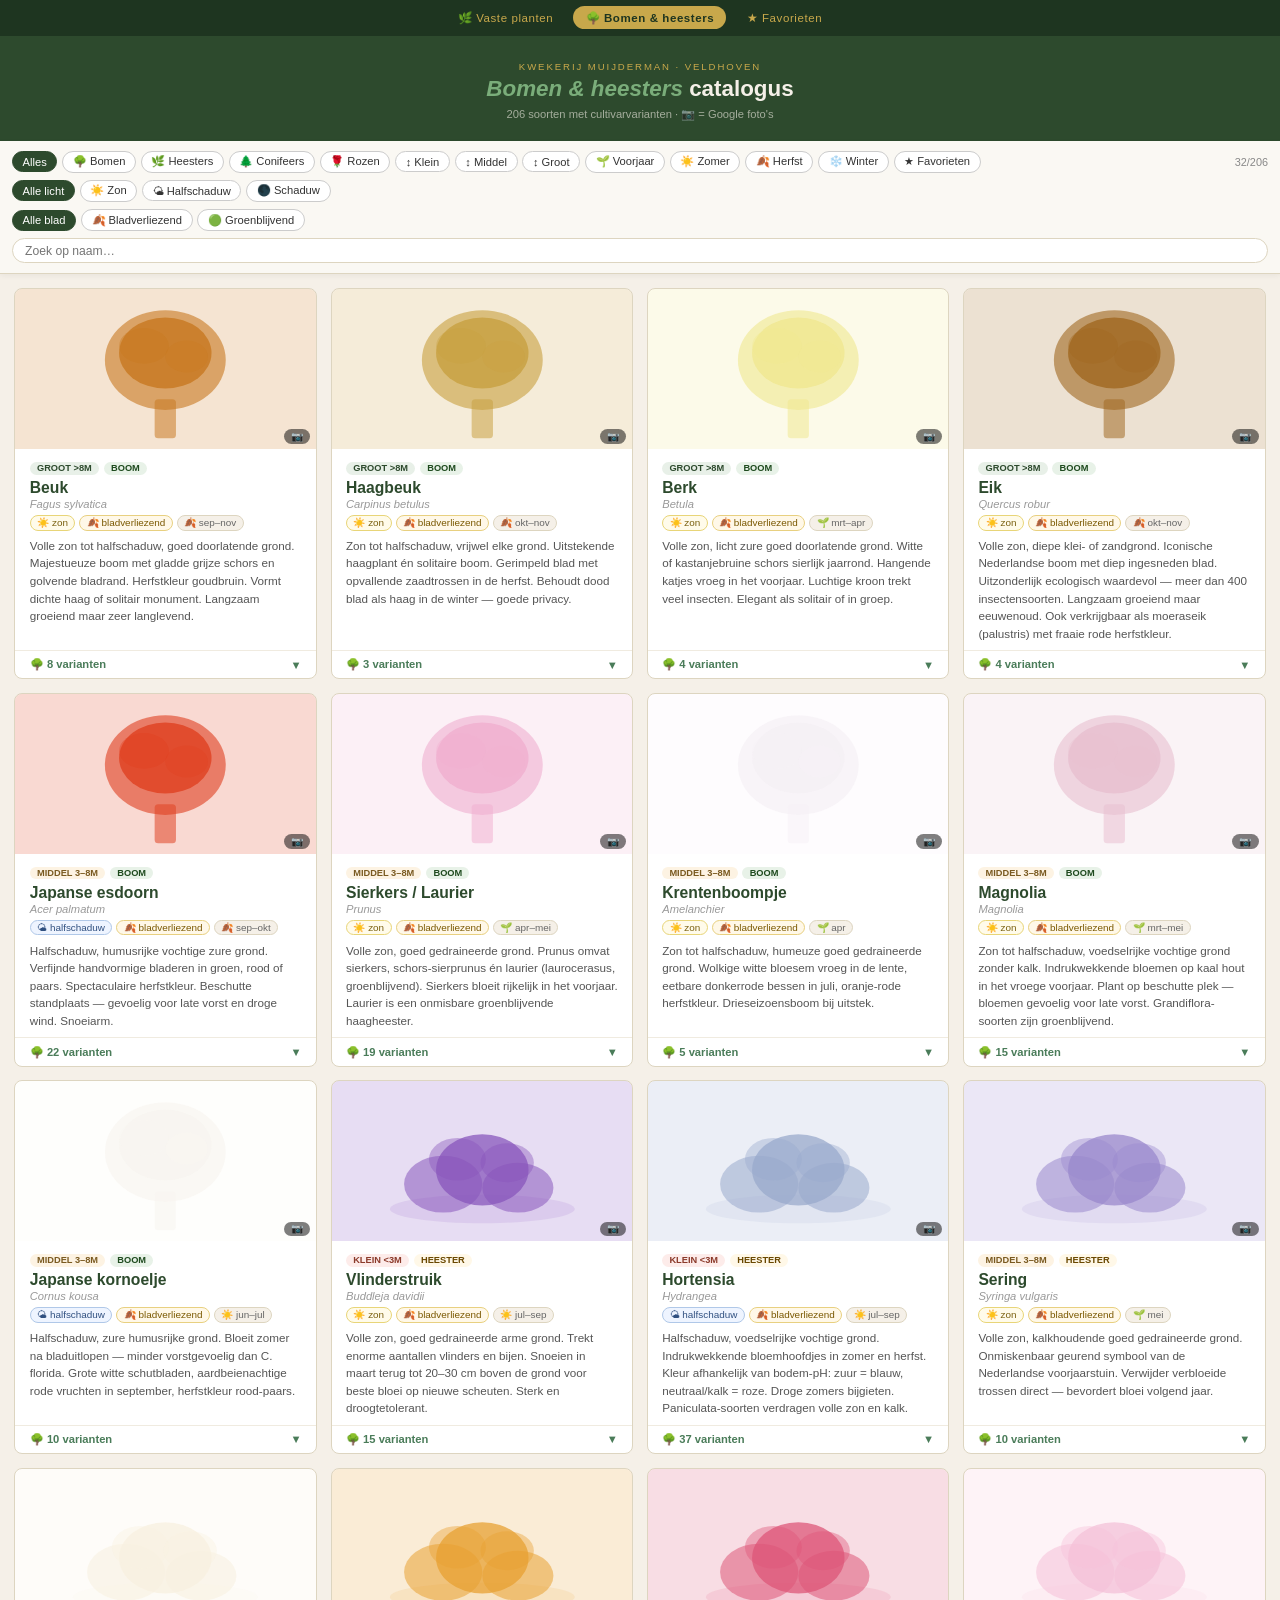
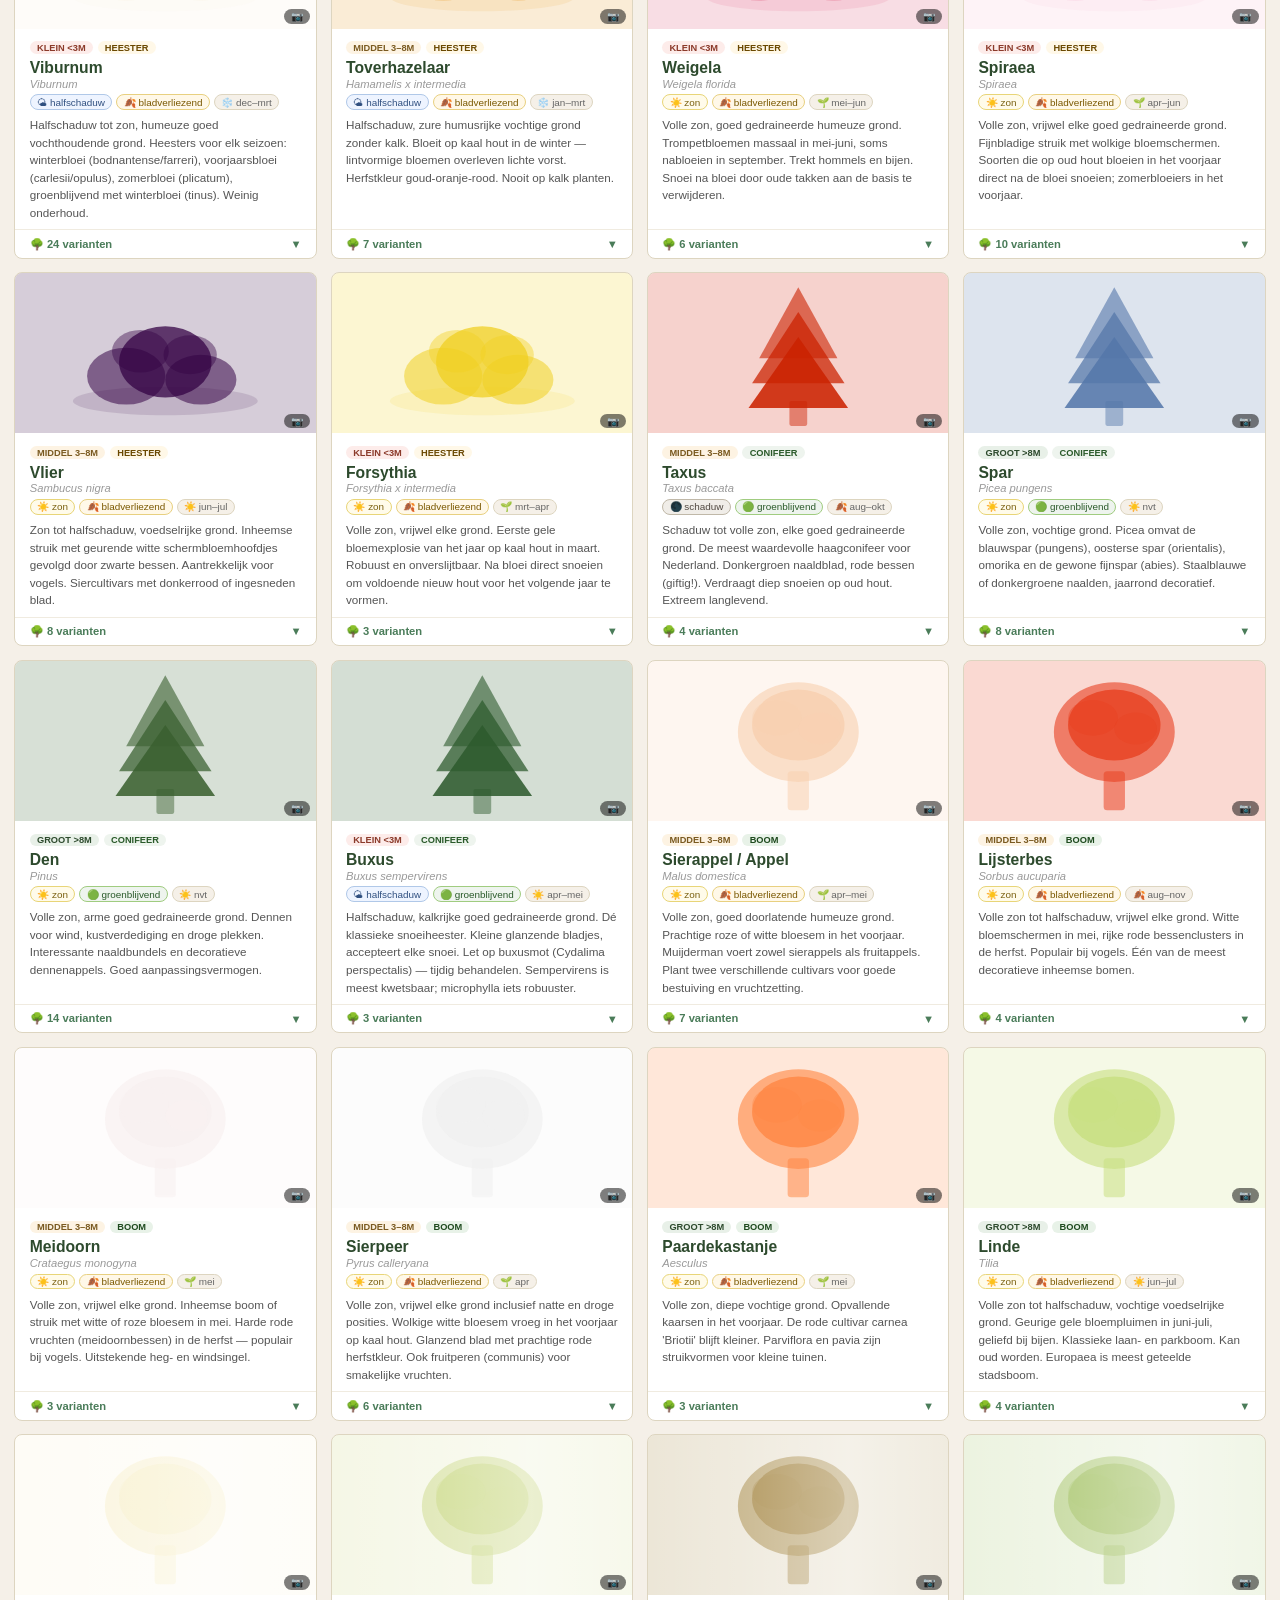
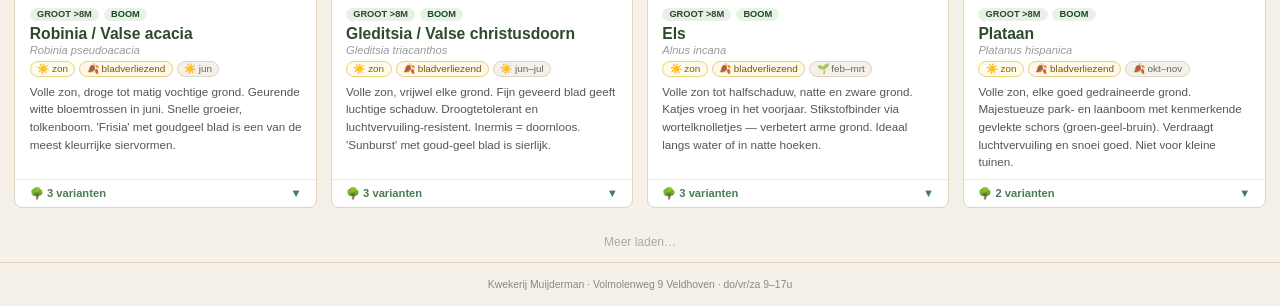
==== commit 476fcae6: "Voeg favorieten-pagina toe met notities en bestellijst - Nieuwe pagina favorieten.html: toont alle g" ====
--- a/bomen-heesters.html
+++ b/bomen-heesters.html
@@ -12,6 +12,7 @@
 <nav>
   <a href="./index.html">🌿 Vaste planten</a>
   <a href="./bomen-heesters.html" class="actief">🌳 Bomen &amp; heesters</a>
+  <a href="./favorieten.html">★ Favorieten</a>
 </nav>
 
 <header>
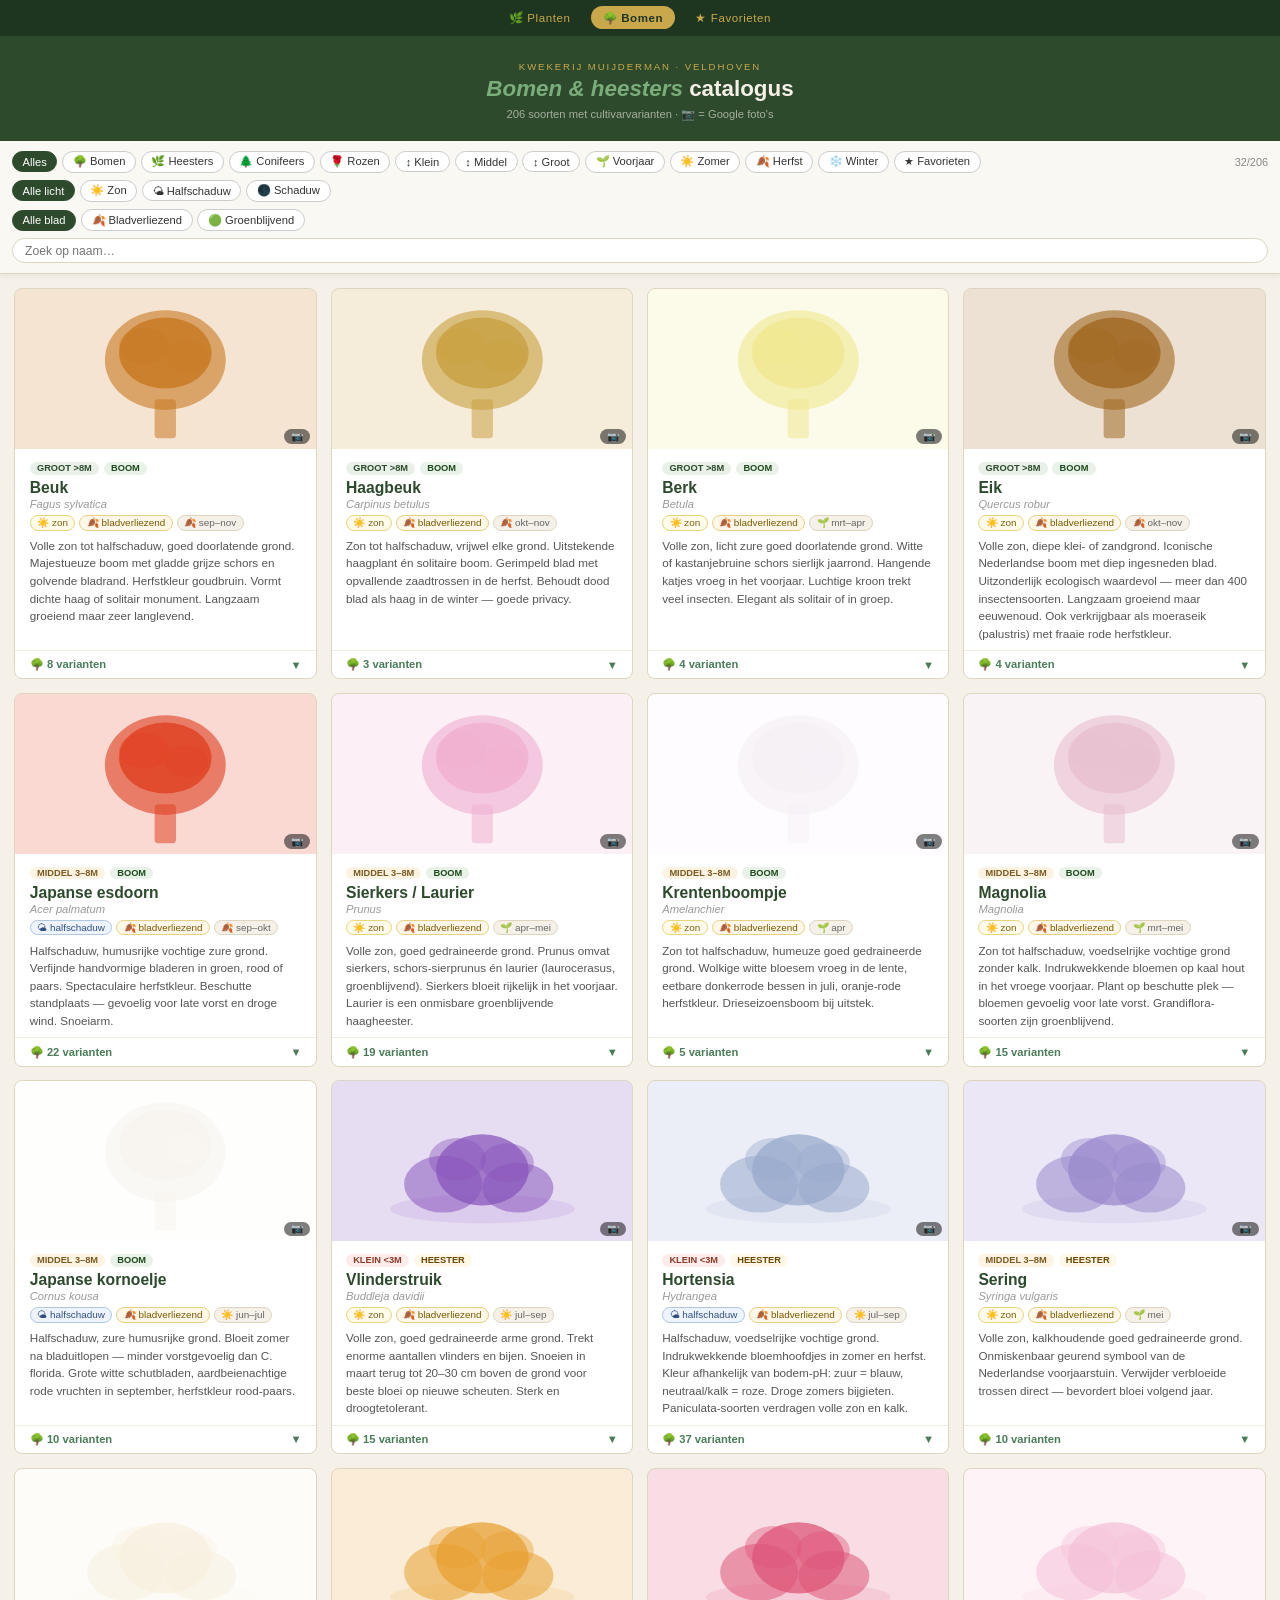
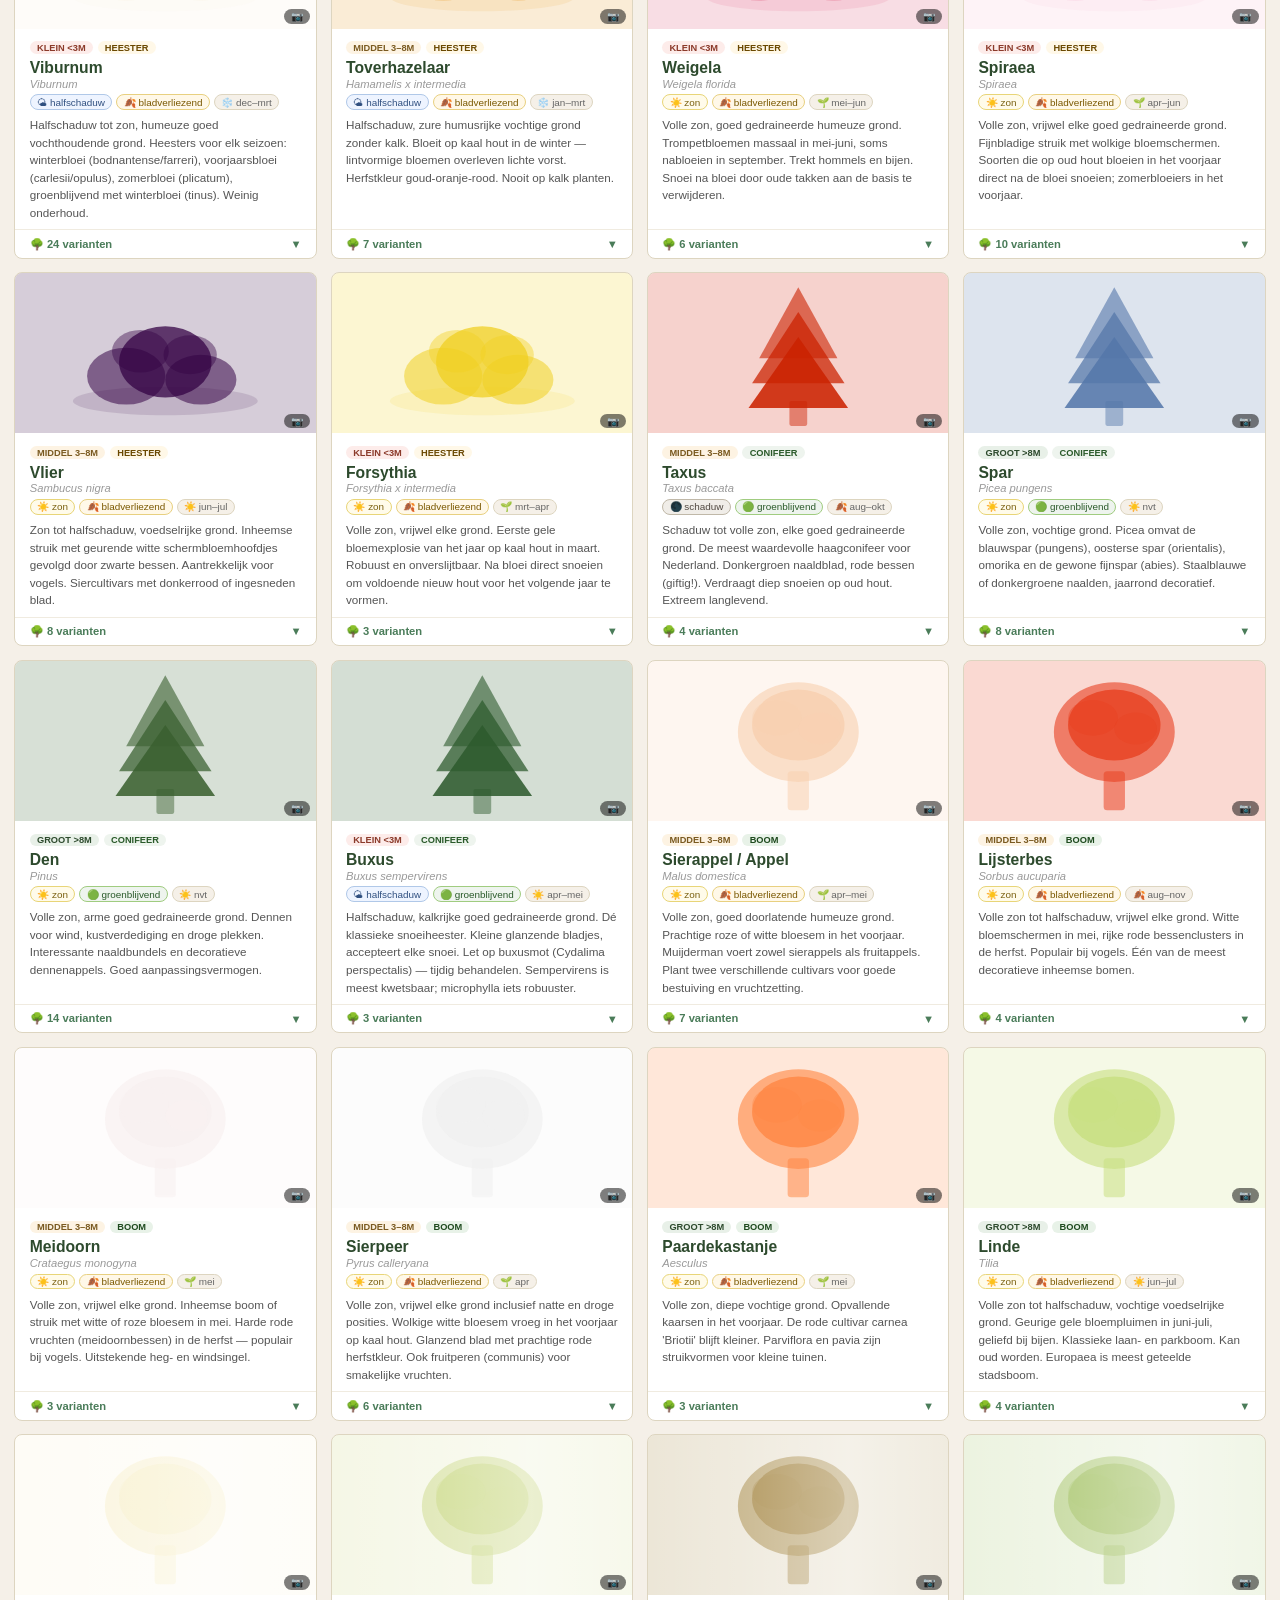
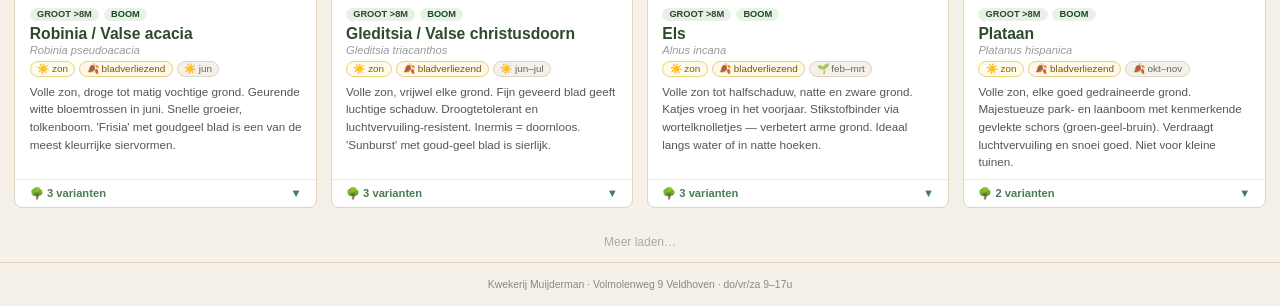
==== commit 1a909fa6: "Korten nav-labels in: Vaste planten → Planten, Bomen & heesters → Bomen Voorkomt regelafbreking in d" ====
--- a/bomen-heesters.html
+++ b/bomen-heesters.html
@@ -10,8 +10,8 @@
 <body>
 
 <nav>
-  <a href="./index.html">🌿 Vaste planten</a>
-  <a href="./bomen-heesters.html" class="actief">🌳 Bomen &amp; heesters</a>
+  <a href="./index.html">🌿 Planten</a>
+  <a href="./bomen-heesters.html" class="actief">🌳 Bomen</a>
   <a href="./favorieten.html">★ Favorieten</a>
 </nav>
 
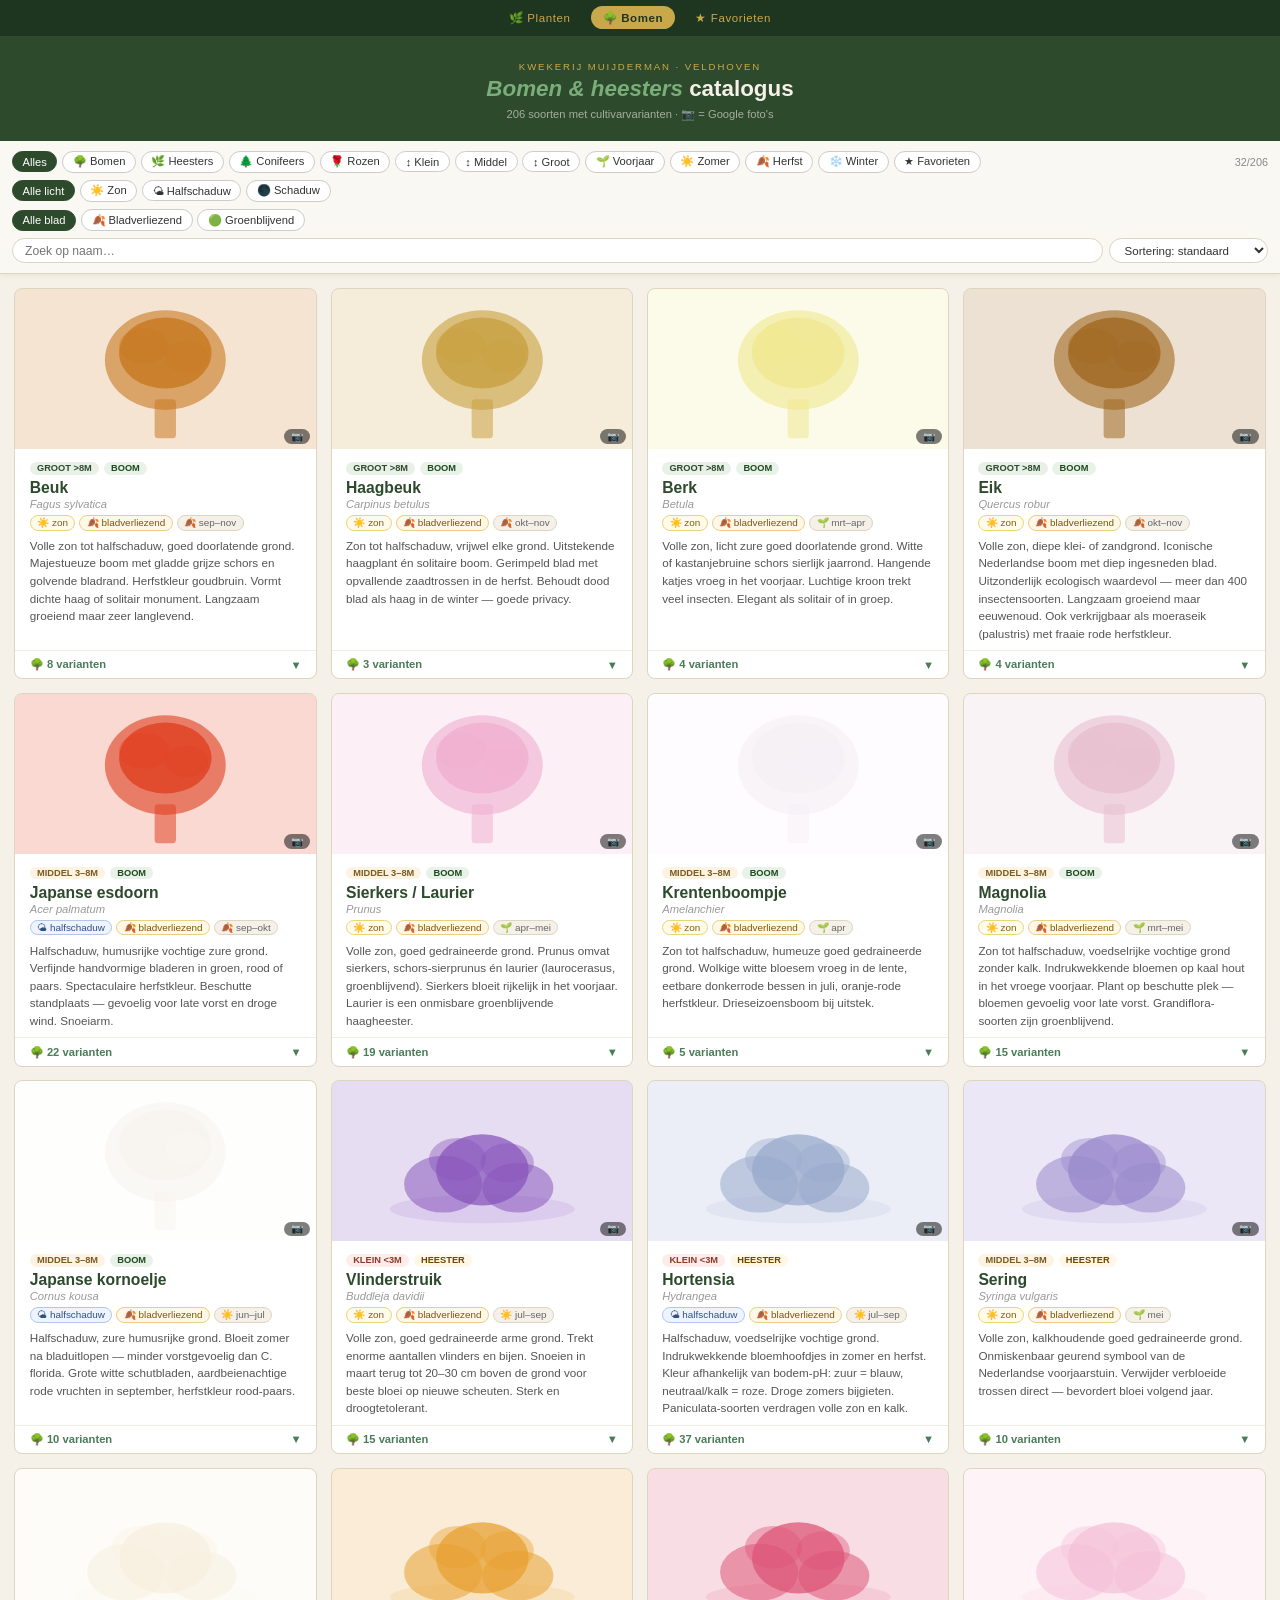
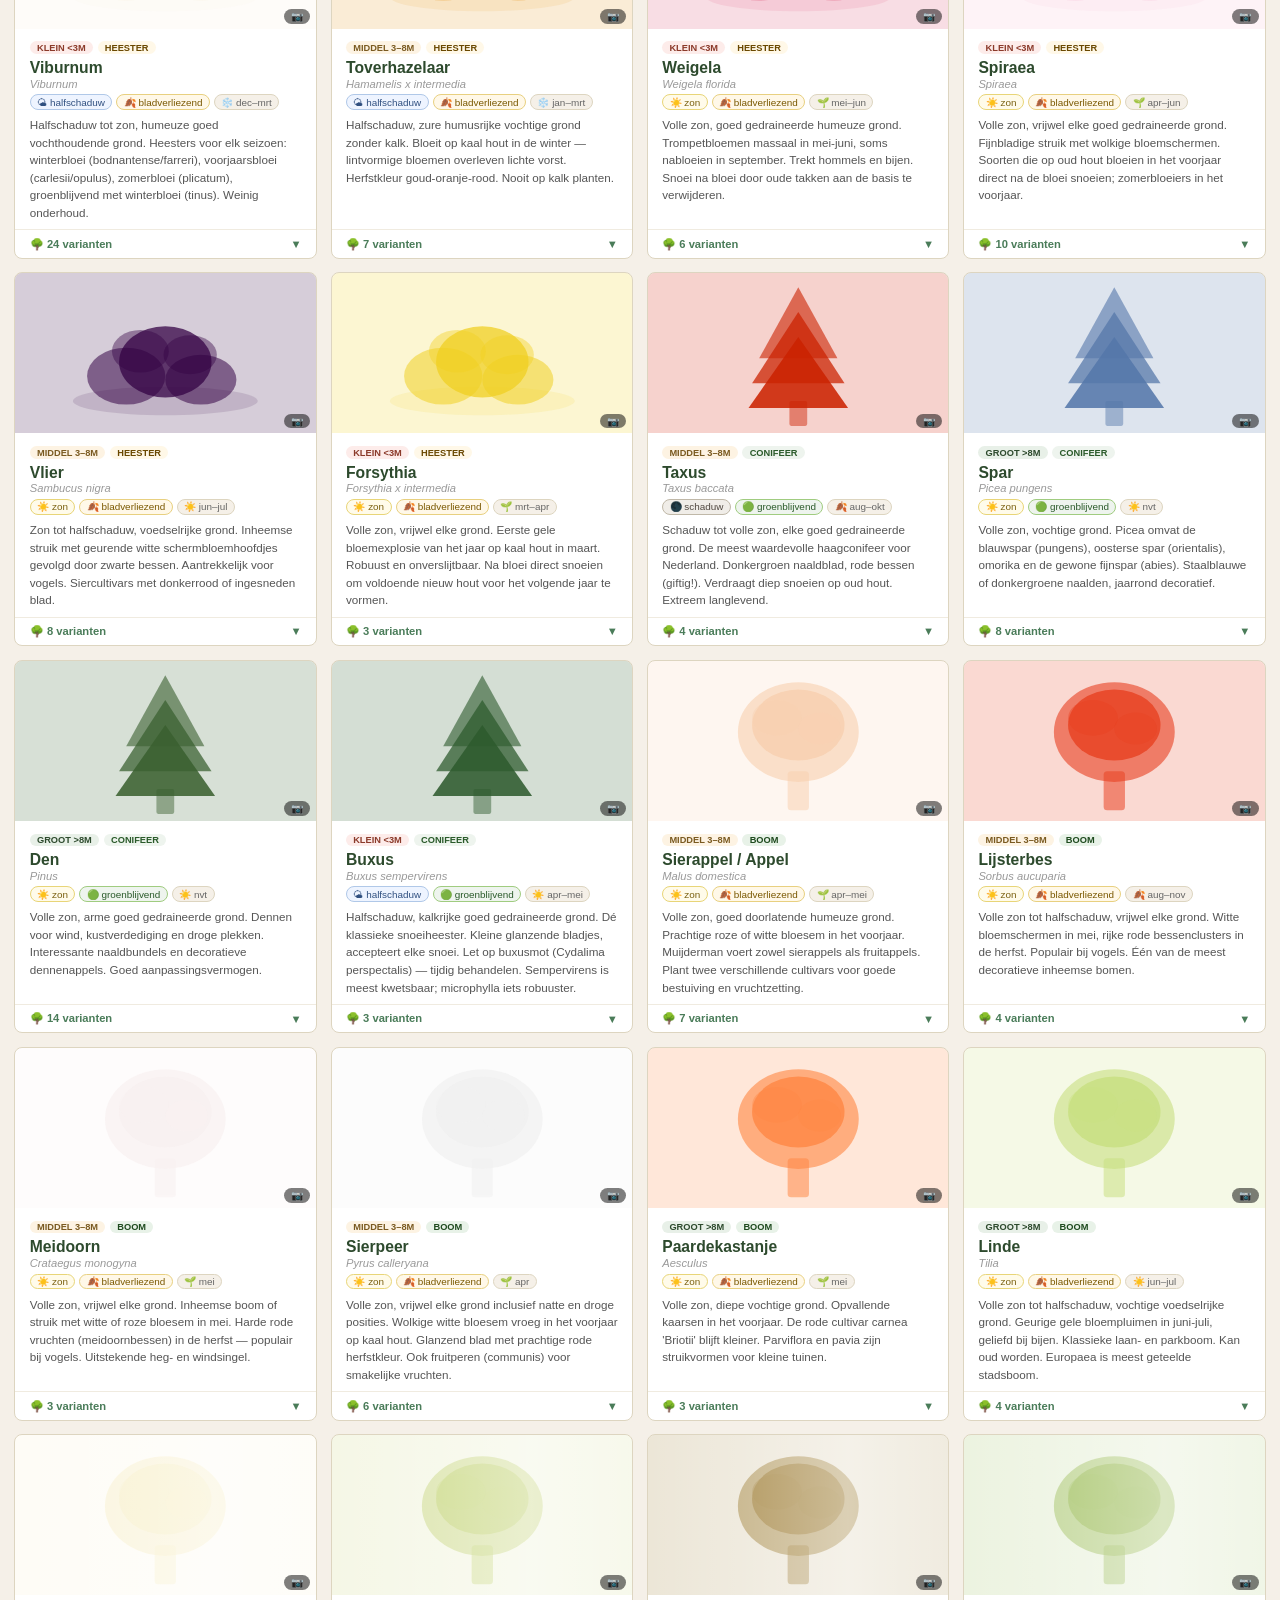
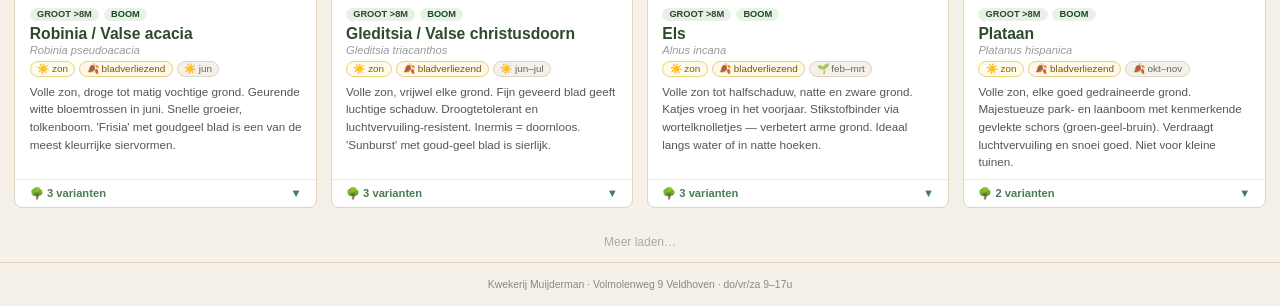
==== commit c700c9a2: "Voeg sorteer-dropdown toe aan toolbar (A–Z, hoogte, bloeiperiode) Sortering werkt onafhankelijk van " ====
--- a/bomen-heesters.html
+++ b/bomen-heesters.html
@@ -49,7 +49,15 @@
     <button data-blad="bladverliezend">🍂 Bladverliezend</button>
     <button data-blad="groenblijvend">🟢 Groenblijvend</button>
   </div>
-  <input id="search" type="search" placeholder="Zoek op naam…">
+  <div class="toolbar-bottom">
+    <input id="search" type="search" placeholder="Zoek op naam…">
+    <select id="sorteer">
+      <option value="standaard">Sortering: standaard</option>
+      <option value="az">A–Z naam</option>
+      <option value="hoogte">Hoogte (klein → groot)</option>
+      <option value="bloei">Bloeiperiode</option>
+    </select>
+  </div>
 </div>
 
 <div class="grid" id="grid"></div>
--- a/css/shared.css
+++ b/css/shared.css
@@ -17,7 +17,9 @@
 .filters button { border: 1px solid #ccc; background: white; color: #333; padding: 0.22rem 0.6rem; border-radius: 2rem; font-size: 0.7rem; cursor: pointer; transition: all 0.15s; }
 .filters button.active { background: #2d4a2d; border-color: #2d4a2d; color: white; }
 .count { margin-left: auto; font-size: 0.68rem; color: #888; white-space: nowrap; }
-#search { border: 1px solid #ddd5c0; border-radius: 2rem; padding: 0.28rem 0.75rem; font-size: 0.76rem; outline: none; background: white; width: 100%; }
+.toolbar-bottom { display: flex; gap: 0.4rem; align-items: center; }
+#search { border: 1px solid #ddd5c0; border-radius: 2rem; padding: 0.28rem 0.75rem; font-size: 0.76rem; outline: none; background: white; flex: 1; min-width: 0; }
+#sorteer { border: 1px solid #ddd5c0; border-radius: 2rem; padding: 0.28rem 0.65rem; font-size: 0.72rem; outline: none; background: white; color: #333; cursor: pointer; white-space: nowrap; flex-shrink: 0; }
 
 .grid { padding: 0.9rem; display: grid; grid-template-columns: repeat(auto-fill, minmax(240px, 1fr)); gap: 0.85rem; }
 
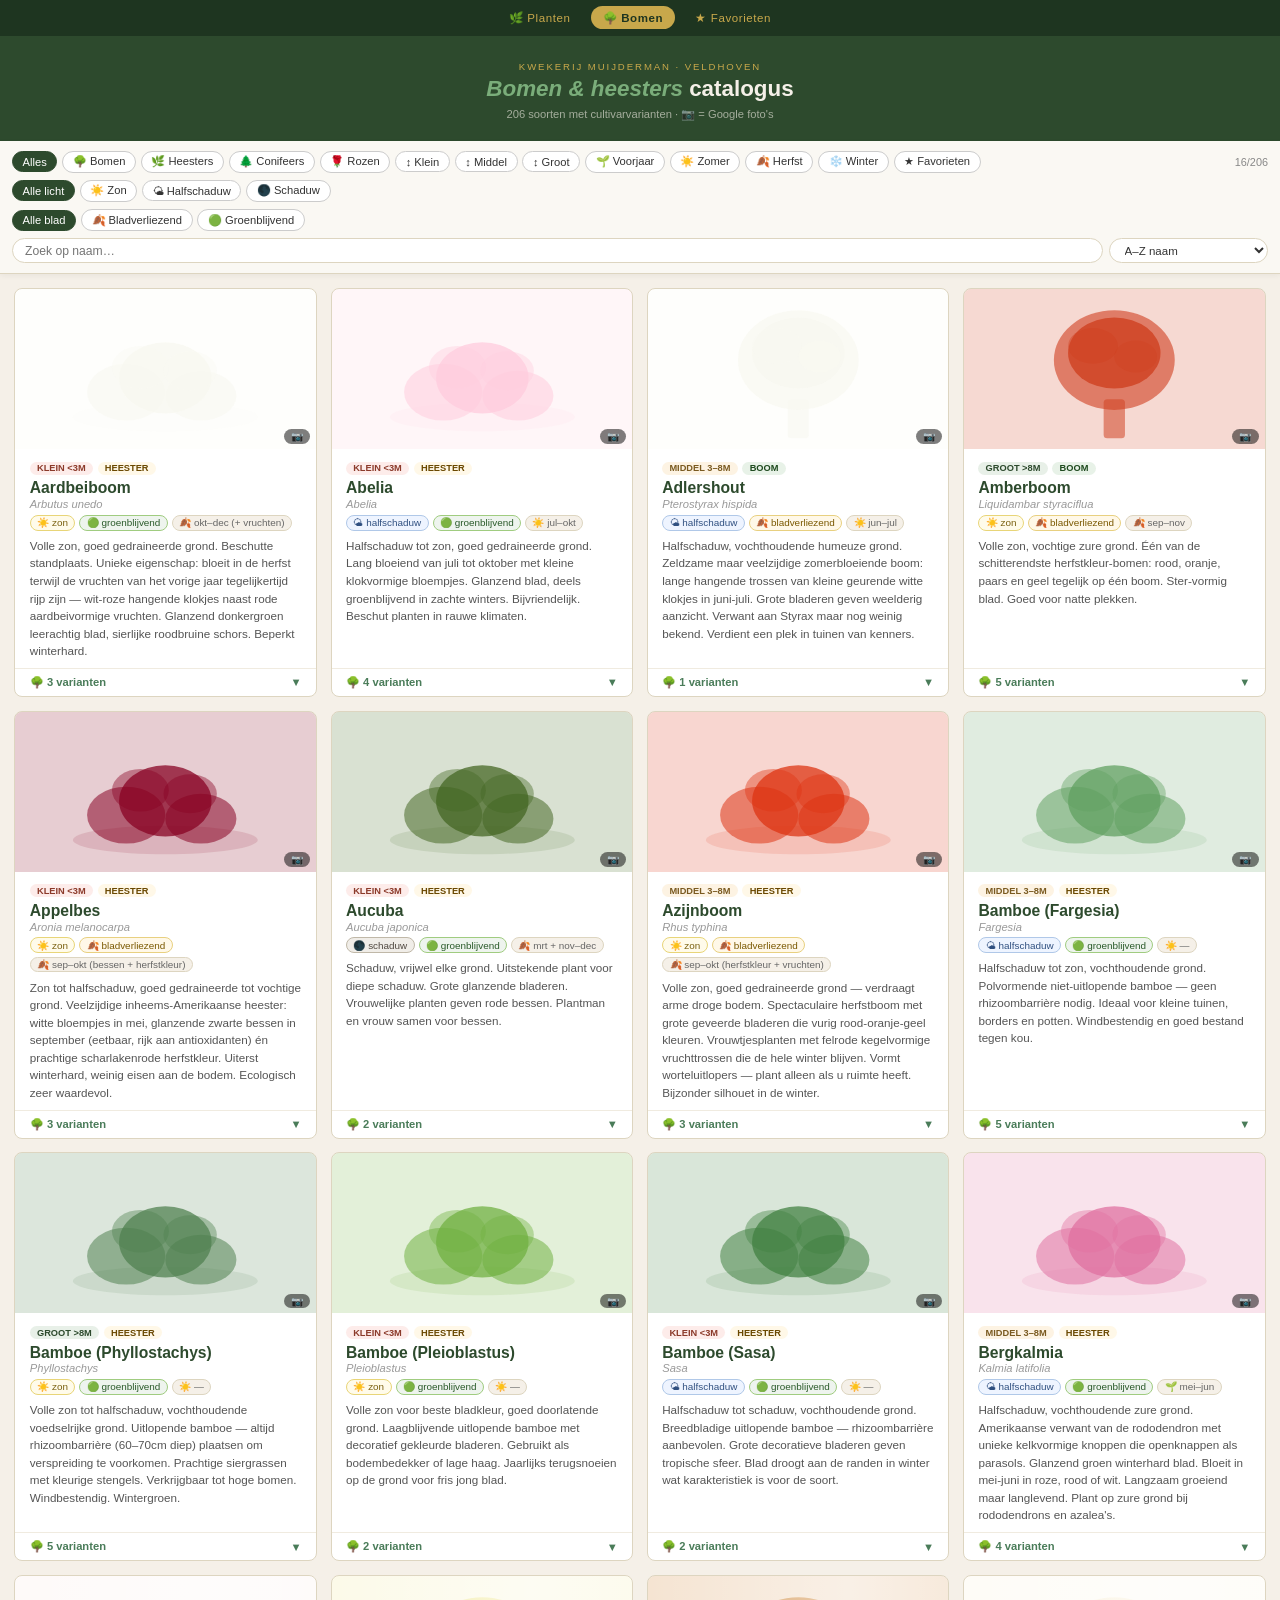
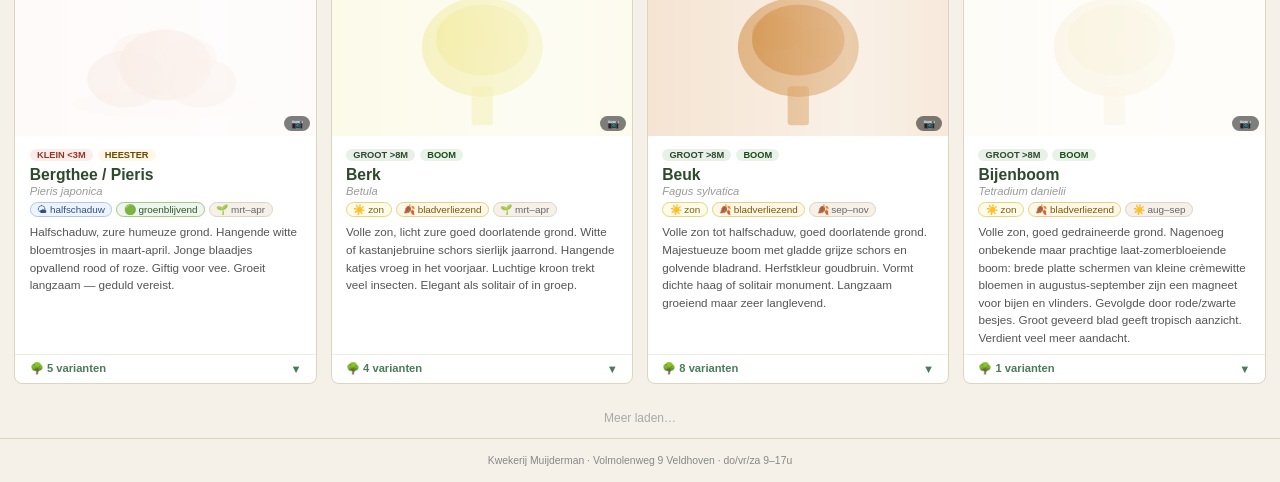
==== commit a15e88a2: "Maak A–Z de standaard sortering, verwijder 'standaard'-optie https://claude.ai/code/session_0134Sxsc" ====
--- a/bomen-heesters.html
+++ b/bomen-heesters.html
@@ -52,7 +52,6 @@
   <div class="toolbar-bottom">
     <input id="search" type="search" placeholder="Zoek op naam…">
     <select id="sorteer">
-      <option value="standaard">Sortering: standaard</option>
       <option value="az">A–Z naam</option>
       <option value="hoogte">Hoogte (klein → groot)</option>
       <option value="bloei">Bloeiperiode</option>
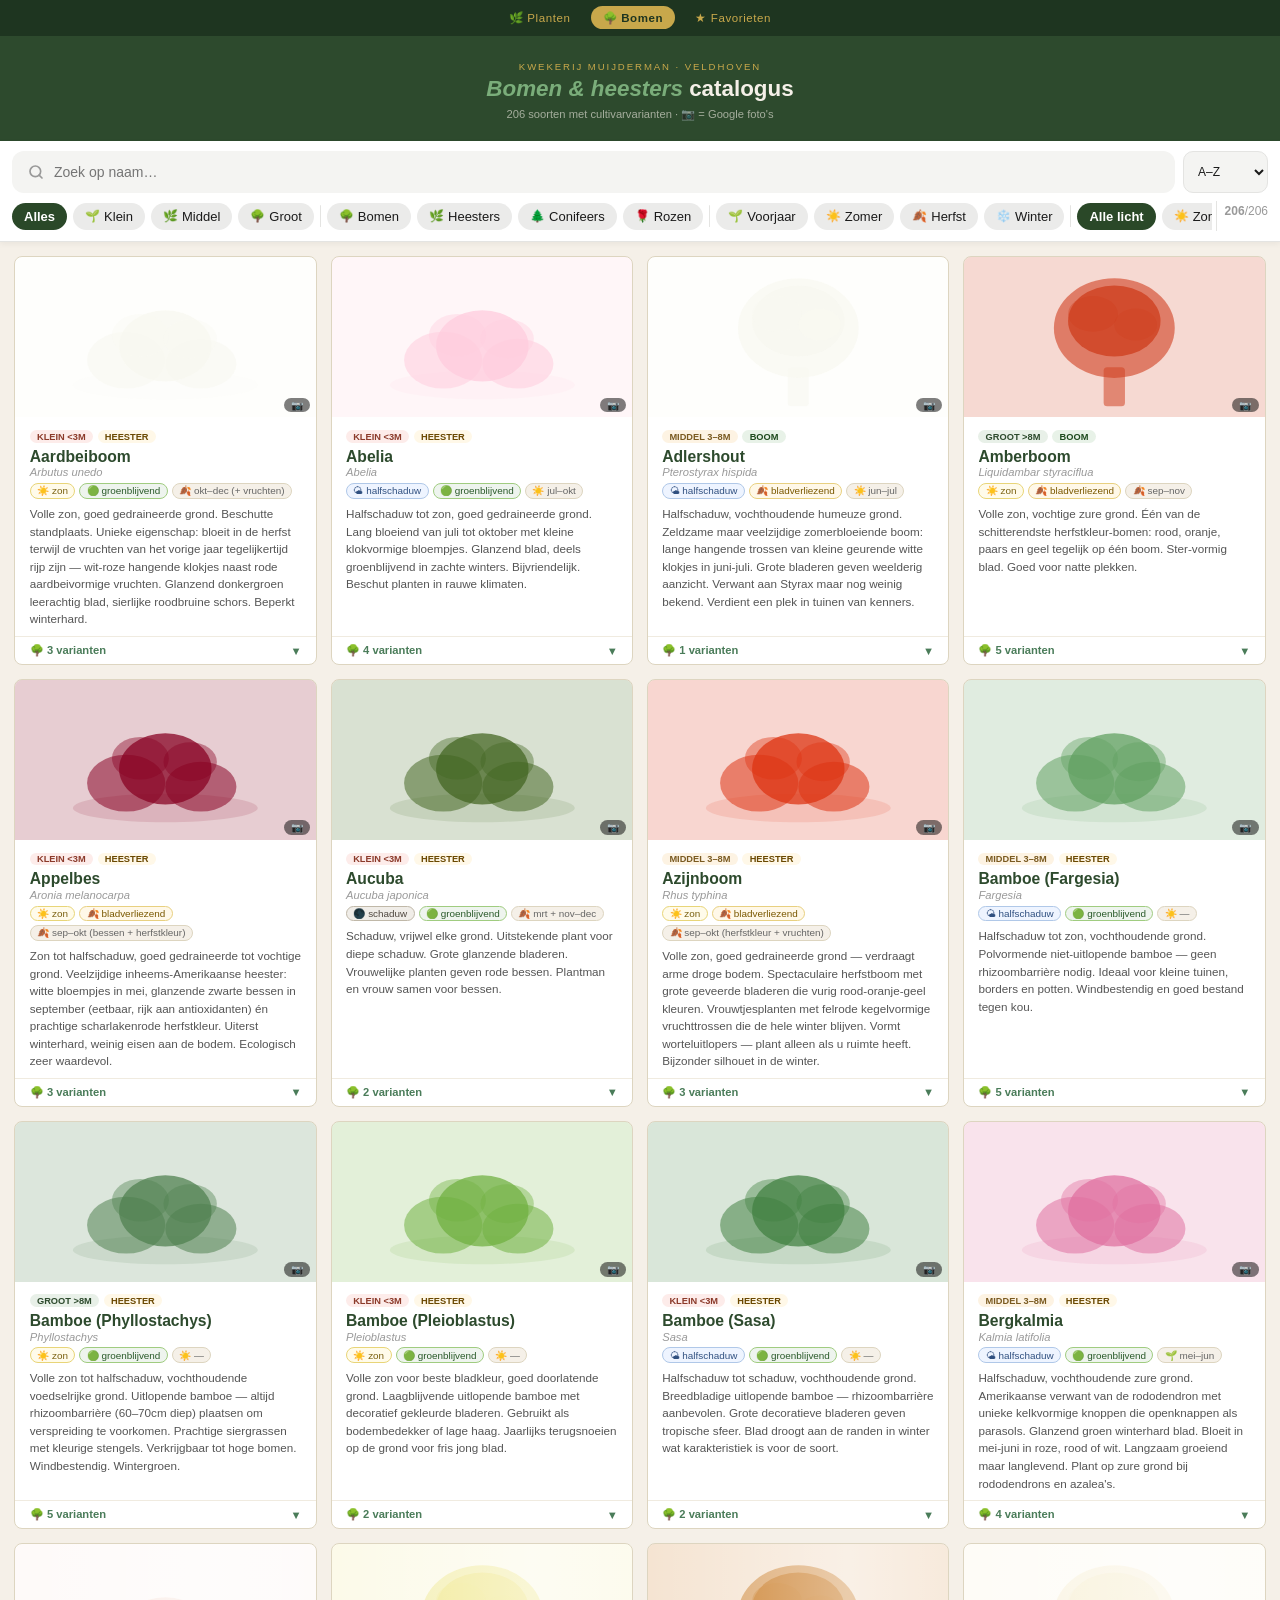
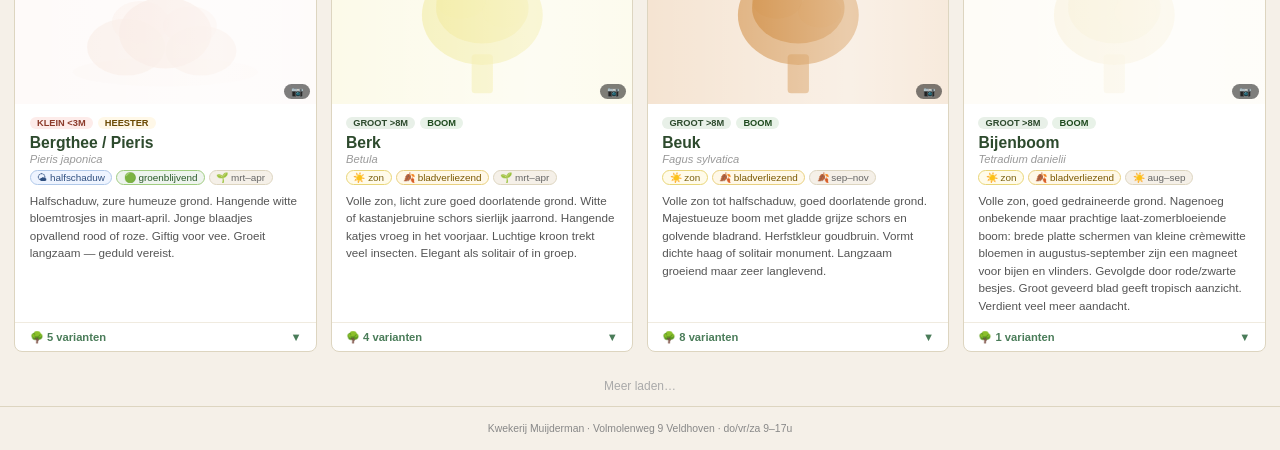
==== commit 8ea3326b: "Chip-filterbalk ook toepassen op bomen-heesters pagina - Zelfde 2-rijen toolbar-structuur als vaste " ====
--- a/bomen-heesters.html
+++ b/bomen-heesters.html
@@ -22,40 +22,51 @@
 </header>
 
 <div class="toolbar">
-  <div class="filters" id="filters">
-    <button class="active" data-filter="all">Alles</button>
-    <button data-filter="boom">🌳 Bomen</button>
-    <button data-filter="heester">🌿 Heesters</button>
-    <button data-filter="conifeer">🌲 Conifeers</button>
-    <button data-filter="rosa">🌹 Rozen</button>
-    <button data-filter="klein">↕ Klein</button>
-    <button data-filter="middel">↕ Middel</button>
-    <button data-filter="groot">↕ Groot</button>
-    <button data-filter="voorjaar">🌱 Voorjaar</button>
-    <button data-filter="zomer">☀️ Zomer</button>
-    <button data-filter="herfst">🍂 Herfst</button>
-    <button data-filter="winter">❄️ Winter</button>
-    <button data-filter="favorieten">★ Favorieten</button>
-    <span class="count" id="count"></span>
+  <div class="toolbar-top">
+    <div class="zoekbalk" id="zoekbalk">
+      <svg width="16" height="16" viewBox="0 0 24 24" fill="none" stroke="#999" stroke-width="2.5" stroke-linecap="round"><circle cx="11" cy="11" r="8"/><line x1="21" y1="21" x2="16.65" y2="16.65"/></svg>
+      <input id="search" type="search" placeholder="Zoek op naam…" autocomplete="off">
+      <button id="search-clear" class="zoek-wis" aria-label="Wis zoekopdracht">✕</button>
+    </div>
+    <select id="sorteer">
+      <option value="az">A–Z</option>
+      <option value="za">Z–A</option>
+      <option value="grootte">Grootte</option>
+      <option value="bloei">Bloeitijd</option>
+    </select>
   </div>
-  <div class="filters" id="filters-licht">
-    <button class="active" data-licht="all">Alle licht</button>
-    <button data-licht="zon">☀️ Zon</button>
-    <button data-licht="halfschaduw">🌤 Halfschaduw</button>
-    <button data-licht="schaduw">🌑 Schaduw</button>
-  </div>
-  <div class="filters" id="filters-blad">
-    <button class="active" data-blad="all">Alle blad</button>
-    <button data-blad="bladverliezend">🍂 Bladverliezend</button>
-    <button data-blad="groenblijvend">🟢 Groenblijvend</button>
-  </div>
-  <div class="toolbar-bottom">
-    <input id="search" type="search" placeholder="Zoek op naam…">
-    <select id="sorteer">
-      <option value="az">A–Z naam</option>
-      <option value="hoogte">Hoogte (klein → groot)</option>
-      <option value="bloei">Bloeiperiode</option>
-    </select>
+  <div class="toolbar-chips-row">
+    <div class="chips-scroll" id="chips-scroll">
+      <button class="chip chip-actief" data-groep="grootte" data-val="alles">Alles</button>
+      <button class="chip" data-groep="grootte" data-val="klein"><span class="chip-emoji">🌱</span>Klein</button>
+      <button class="chip" data-groep="grootte" data-val="middel"><span class="chip-emoji">🌿</span>Middel</button>
+      <button class="chip" data-groep="grootte" data-val="groot"><span class="chip-emoji">🌳</span>Groot</button>
+      <div class="chip-divider"></div>
+      <button class="chip" data-groep="type" data-val="boom"><span class="chip-emoji">🌳</span>Bomen</button>
+      <button class="chip" data-groep="type" data-val="heester"><span class="chip-emoji">🌿</span>Heesters</button>
+      <button class="chip" data-groep="type" data-val="conifeer"><span class="chip-emoji">🌲</span>Conifeers</button>
+      <button class="chip" data-groep="type" data-val="rosa"><span class="chip-emoji">🌹</span>Rozen</button>
+      <div class="chip-divider"></div>
+      <button class="chip" data-groep="seizoen" data-val="voorjaar"><span class="chip-emoji">🌱</span>Voorjaar</button>
+      <button class="chip" data-groep="seizoen" data-val="zomer"><span class="chip-emoji">☀️</span>Zomer</button>
+      <button class="chip" data-groep="seizoen" data-val="herfst"><span class="chip-emoji">🍂</span>Herfst</button>
+      <button class="chip" data-groep="seizoen" data-val="winter"><span class="chip-emoji">❄️</span>Winter</button>
+      <div class="chip-divider"></div>
+      <button class="chip chip-actief" data-groep="licht" data-val="alle licht">Alle licht</button>
+      <button class="chip" data-groep="licht" data-val="zon"><span class="chip-emoji">☀️</span>Zon</button>
+      <button class="chip" data-groep="licht" data-val="halfschaduw"><span class="chip-emoji">⛅</span>Halfschaduw</button>
+      <button class="chip" data-groep="licht" data-val="schaduw"><span class="chip-emoji">🌑</span>Schaduw</button>
+      <div class="chip-divider"></div>
+      <button class="chip chip-actief" data-groep="blad" data-val="alle blad">Alle blad</button>
+      <button class="chip" data-groep="blad" data-val="bladverliezend"><span class="chip-emoji">🍂</span>Bladverliezend</button>
+      <button class="chip" data-groep="blad" data-val="groenblijvend"><span class="chip-emoji">🟢</span>Groenblijvend</button>
+      <div class="chip-divider"></div>
+      <button class="chip" data-groep="fav" data-val="favorieten">★ Favorieten</button>
+    </div>
+    <div class="chip-teller">
+      <div><span class="teller-getal" id="count">0</span><span class="teller-totaal" id="teller-totaal">/0</span></div>
+      <button class="teller-wis" id="filter-wis">wis</button>
+    </div>
   </div>
 </div>
 
--- a/css/shared.css
+++ b/css/shared.css
@@ -12,14 +12,32 @@
 header h1 em { color: #7aad7a; font-style: italic; }
 header p { font-size: 0.7rem; color: rgba(245,240,232,0.6); margin-top: 0.3rem; }
 
-.toolbar { background: #faf8f3; border-bottom: 1px solid #ddd5c0; padding: 0.6rem 0.75rem; position: sticky; top: 0; z-index: 10; box-shadow: 0 2px 6px rgba(0,0,0,0.05); display: flex; flex-direction: column; gap: 0.45rem; }
-.filters { display: flex; flex-wrap: wrap; gap: 0.3rem; align-items: center; }
-.filters button { border: 1px solid #ccc; background: white; color: #333; padding: 0.22rem 0.6rem; border-radius: 2rem; font-size: 0.7rem; cursor: pointer; transition: all 0.15s; }
-.filters button.active { background: #2d4a2d; border-color: #2d4a2d; color: white; }
-.count { margin-left: auto; font-size: 0.68rem; color: #888; white-space: nowrap; }
-.toolbar-bottom { display: flex; gap: 0.4rem; align-items: center; }
-#search { border: 1px solid #ddd5c0; border-radius: 2rem; padding: 0.28rem 0.75rem; font-size: 0.76rem; outline: none; background: white; flex: 1; min-width: 0; }
-#sorteer { border: 1px solid #ddd5c0; border-radius: 2rem; padding: 0.28rem 0.65rem; font-size: 0.72rem; outline: none; background: white; color: #333; cursor: pointer; white-space: nowrap; flex-shrink: 0; }
+.toolbar { background: #ffffff; border-bottom: 1px solid #e4e4e2; position: sticky; top: 0; z-index: 10; box-shadow: 0 2px 6px rgba(0,0,0,0.05); display: flex; flex-direction: column; }
+
+.toolbar-top { display: flex; gap: 8px; padding: 10px 12px 8px; }
+.zoekbalk { flex: 1; display: flex; align-items: center; background: #f4f4f2; border-radius: 12px; padding: 0 14px; gap: 10px; border: 2px solid transparent; transition: background 0.18s, border-color 0.18s, box-shadow 0.18s; }
+.zoekbalk.focus { background: #ffffff; border-color: #2a4828; box-shadow: 0 0 0 4px #e8f0e6; }
+.zoekbalk svg { flex-shrink: 0; transition: stroke 0.18s; }
+.zoekbalk.focus svg { stroke: #2a4828; }
+#search { border: none; background: transparent; flex: 1; font-size: 14px; color: #1a1a1a; outline: none; padding: 11px 0; }
+#search::-webkit-search-cancel-button { display: none; }
+.zoek-wis { border: none; background: none; cursor: pointer; color: #999; font-size: 16px; padding: 0; line-height: 1; visibility: hidden; }
+.zoek-wis.zichtbaar { visibility: visible; }
+#sorteer { background: #f4f4f2; border: 1.5px solid #e4e4e2; border-radius: 10px; padding: 0 10px; font-size: 12px; color: #1a1a1a; cursor: pointer; outline: none; flex-shrink: 0; height: 42px; }
+
+.toolbar-chips-row { display: flex; align-items: center; padding-bottom: 10px; }
+.chips-scroll { flex: 1; display: flex; gap: 6px; overflow-x: auto; padding: 0 12px; align-items: center; scrollbar-width: none; }
+.chips-scroll::-webkit-scrollbar { display: none; }
+.chip { background: #ebebea; color: #1a1a1a; border: none; border-radius: 20px; padding: 6px 12px; font-size: 13px; font-weight: 400; cursor: pointer; white-space: nowrap; flex-shrink: 0; display: flex; align-items: center; gap: 4px; transition: background 0.15s, color 0.15s; }
+.chip-emoji { font-size: 12px; }
+.chip.chip-actief { background: #2a4828; color: #ffffff; font-weight: 700; }
+.chip-divider { width: 1px; height: 22px; background: #e4e4e2; flex-shrink: 0; border-radius: 1px; }
+.chip-teller { flex-shrink: 0; padding: 0 12px 0 8px; border-left: 1px solid #e4e4e2; margin-left: 4px; text-align: center; }
+.teller-getal { font-size: 12px; font-weight: 700; color: #999999; }
+.teller-getal.actief { color: #2a4828; }
+.teller-totaal { font-size: 12px; font-weight: 400; color: #999999; }
+.teller-wis { display: block; background: none; border: none; color: #2a4828; font-size: 10px; font-weight: 700; cursor: pointer; padding: 0; margin-top: 1px; visibility: hidden; }
+.teller-wis.zichtbaar { visibility: visible; }
 
 .grid { padding: 0.9rem; display: grid; grid-template-columns: repeat(auto-fill, minmax(240px, 1fr)); gap: 0.85rem; }
 
